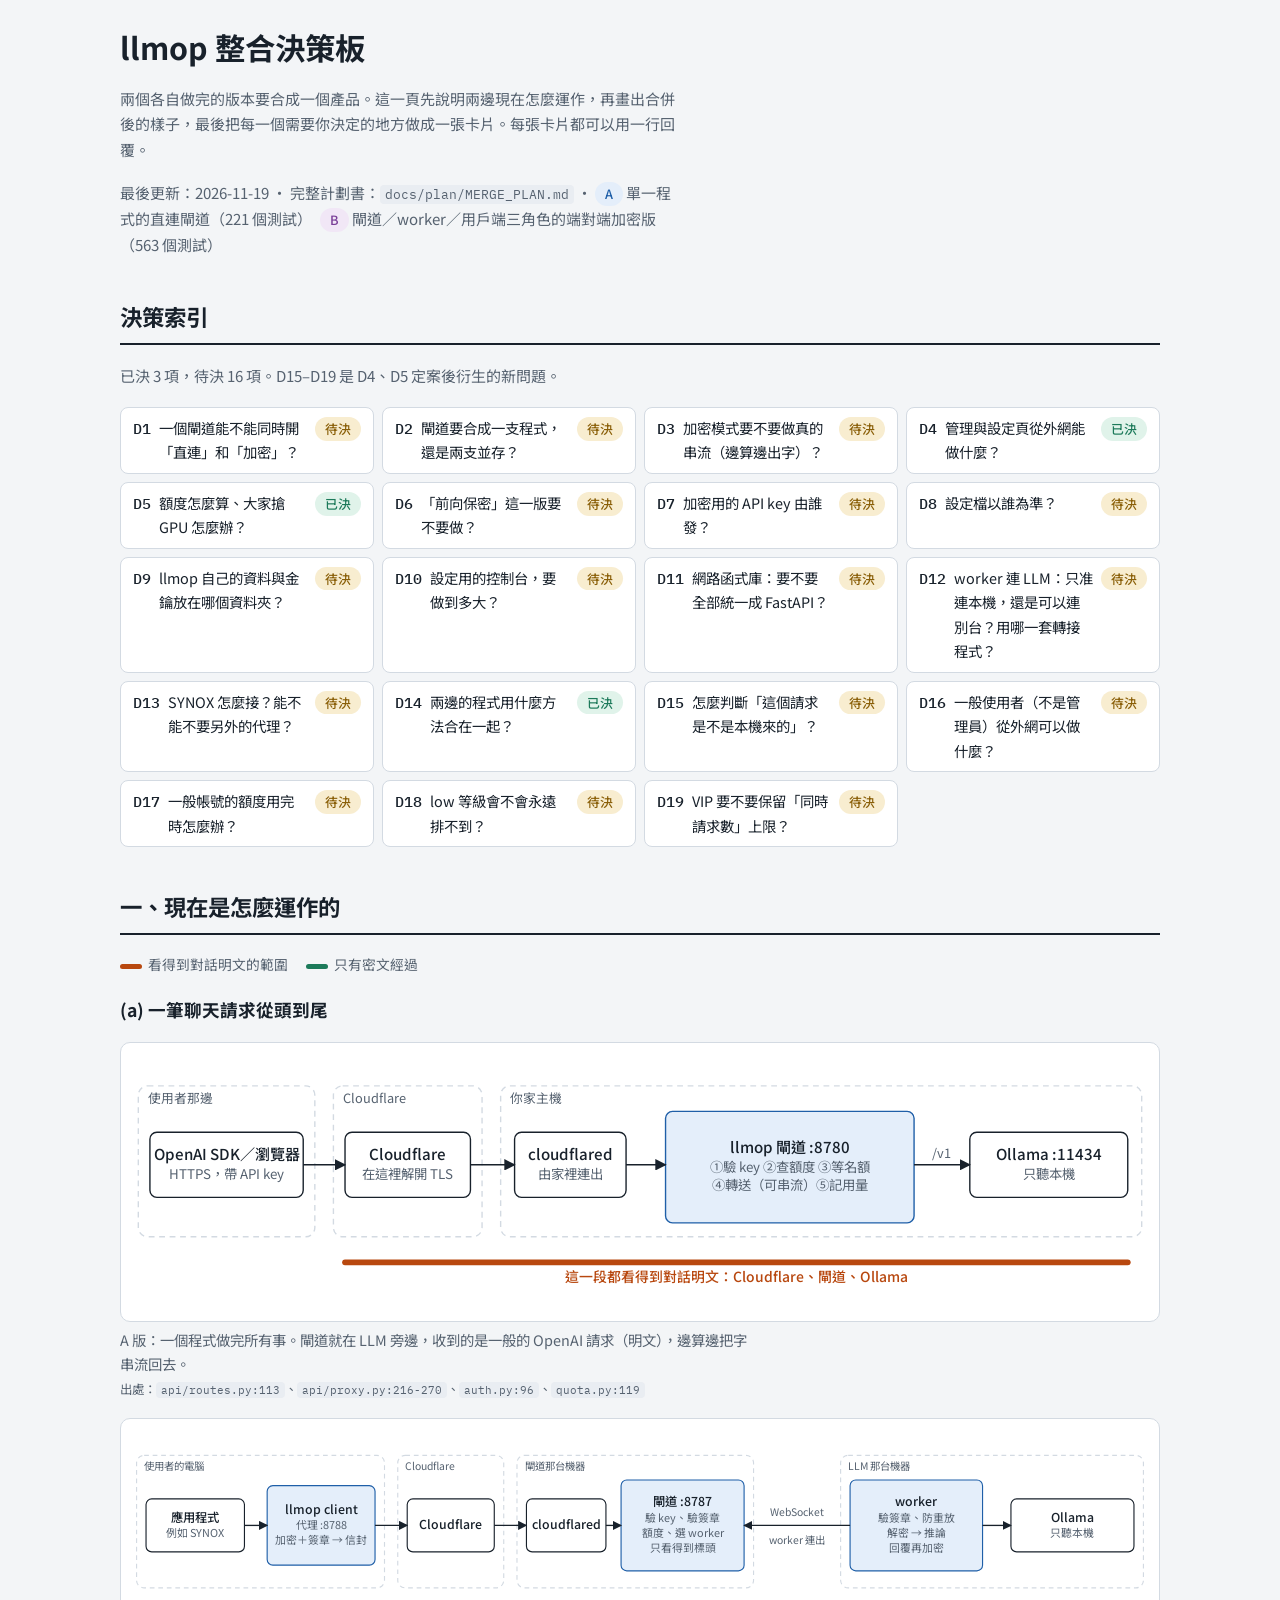
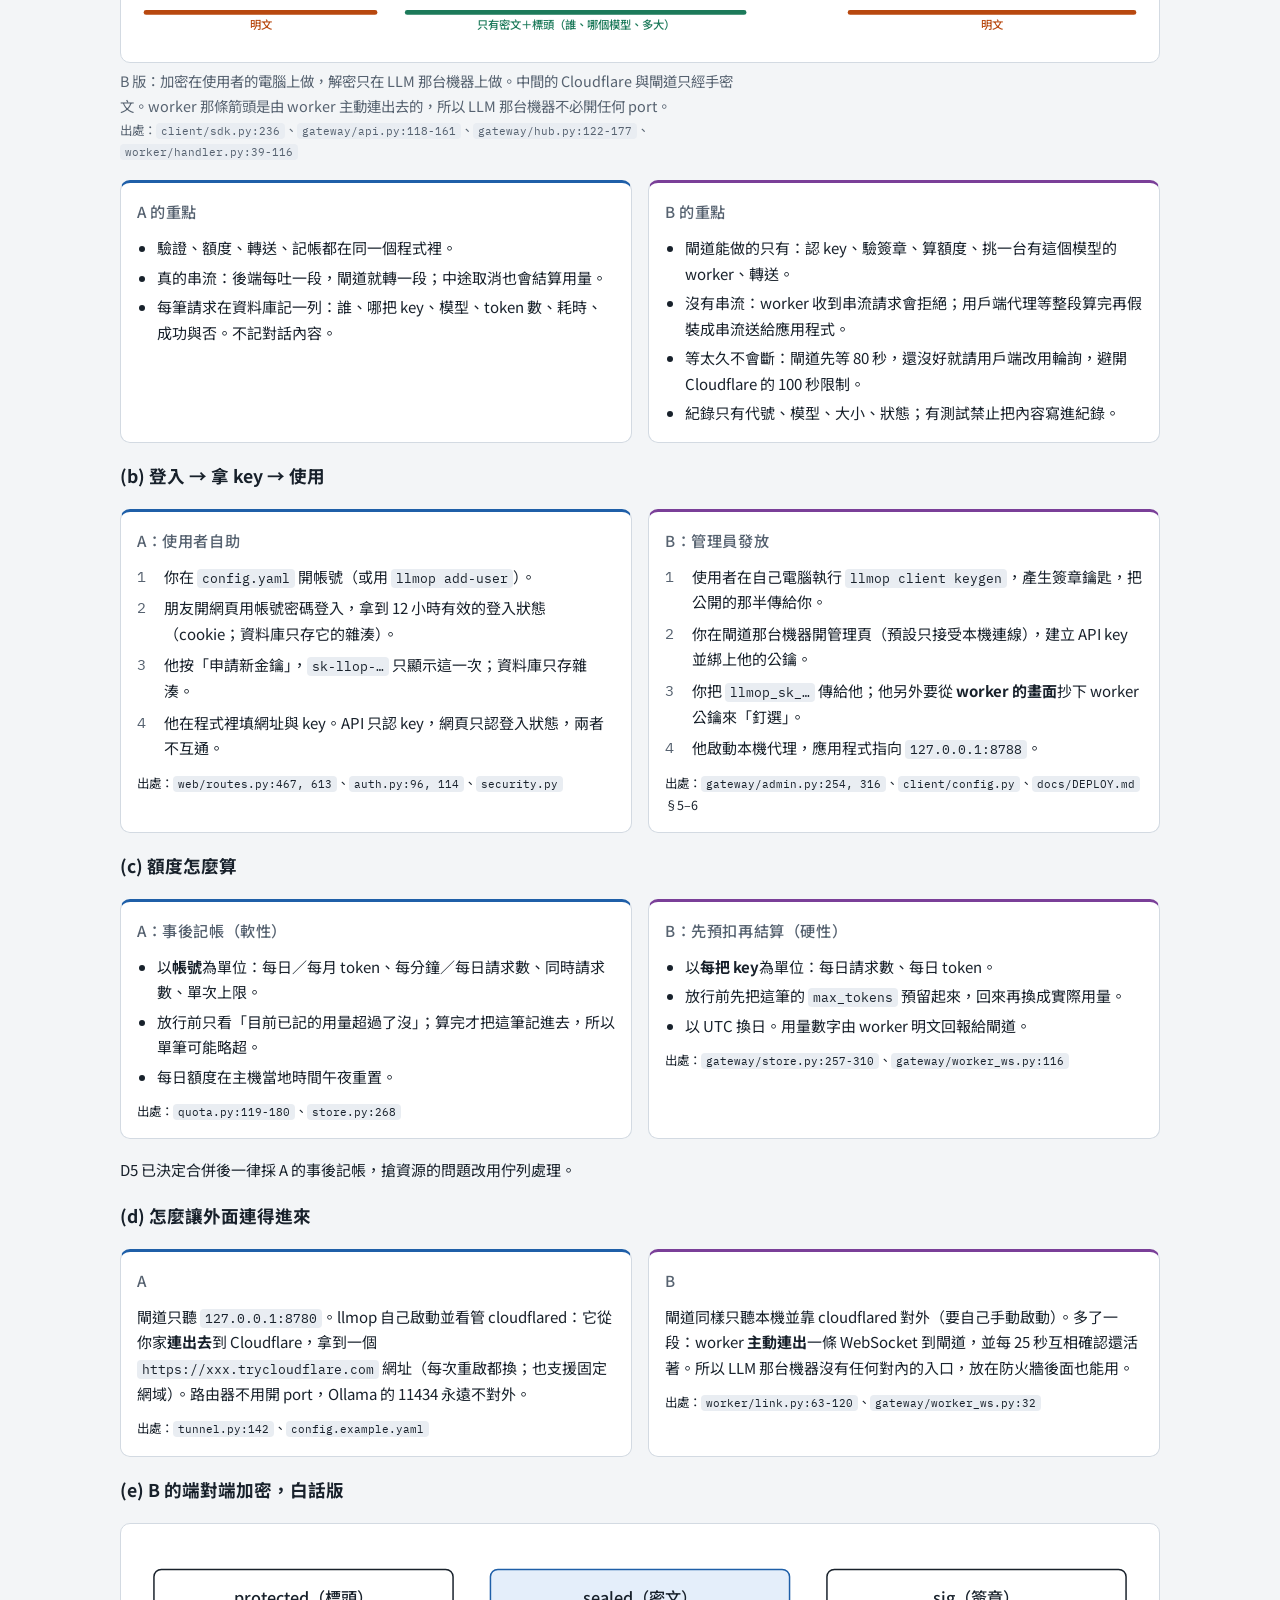
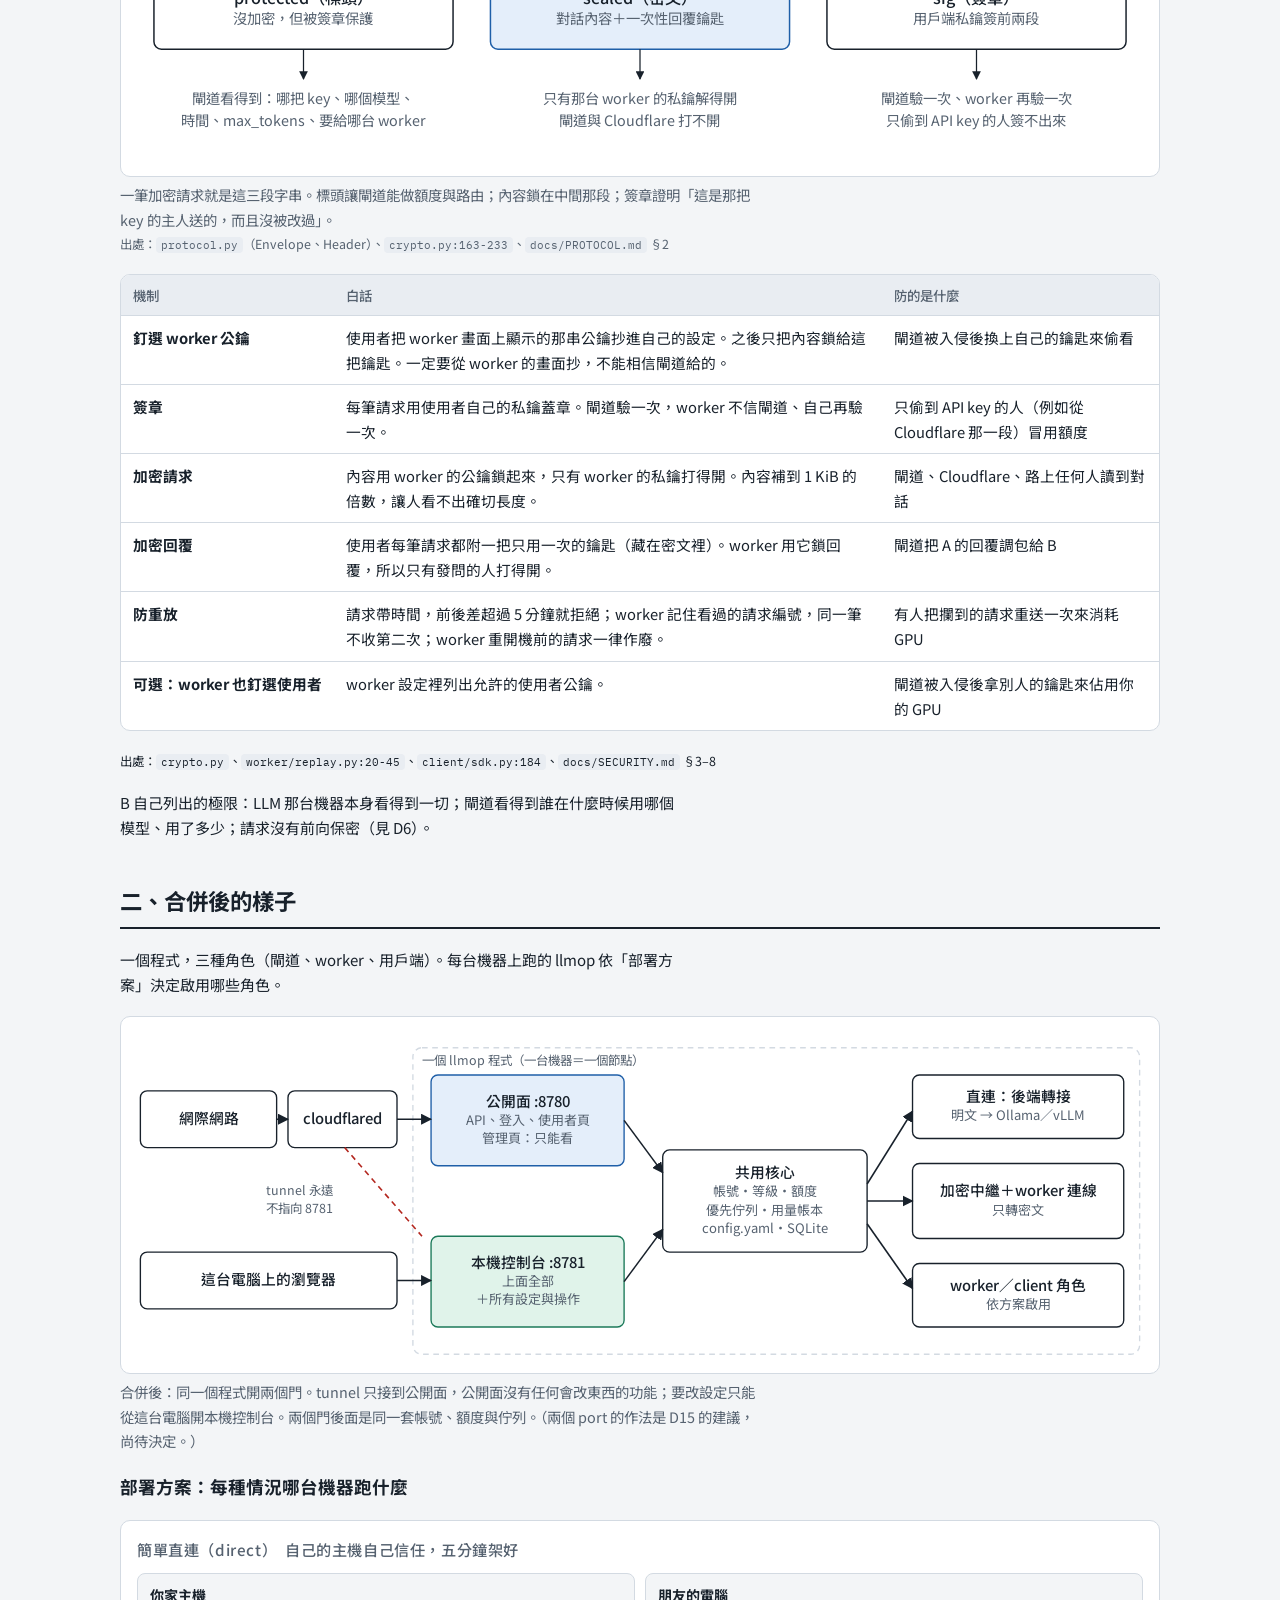
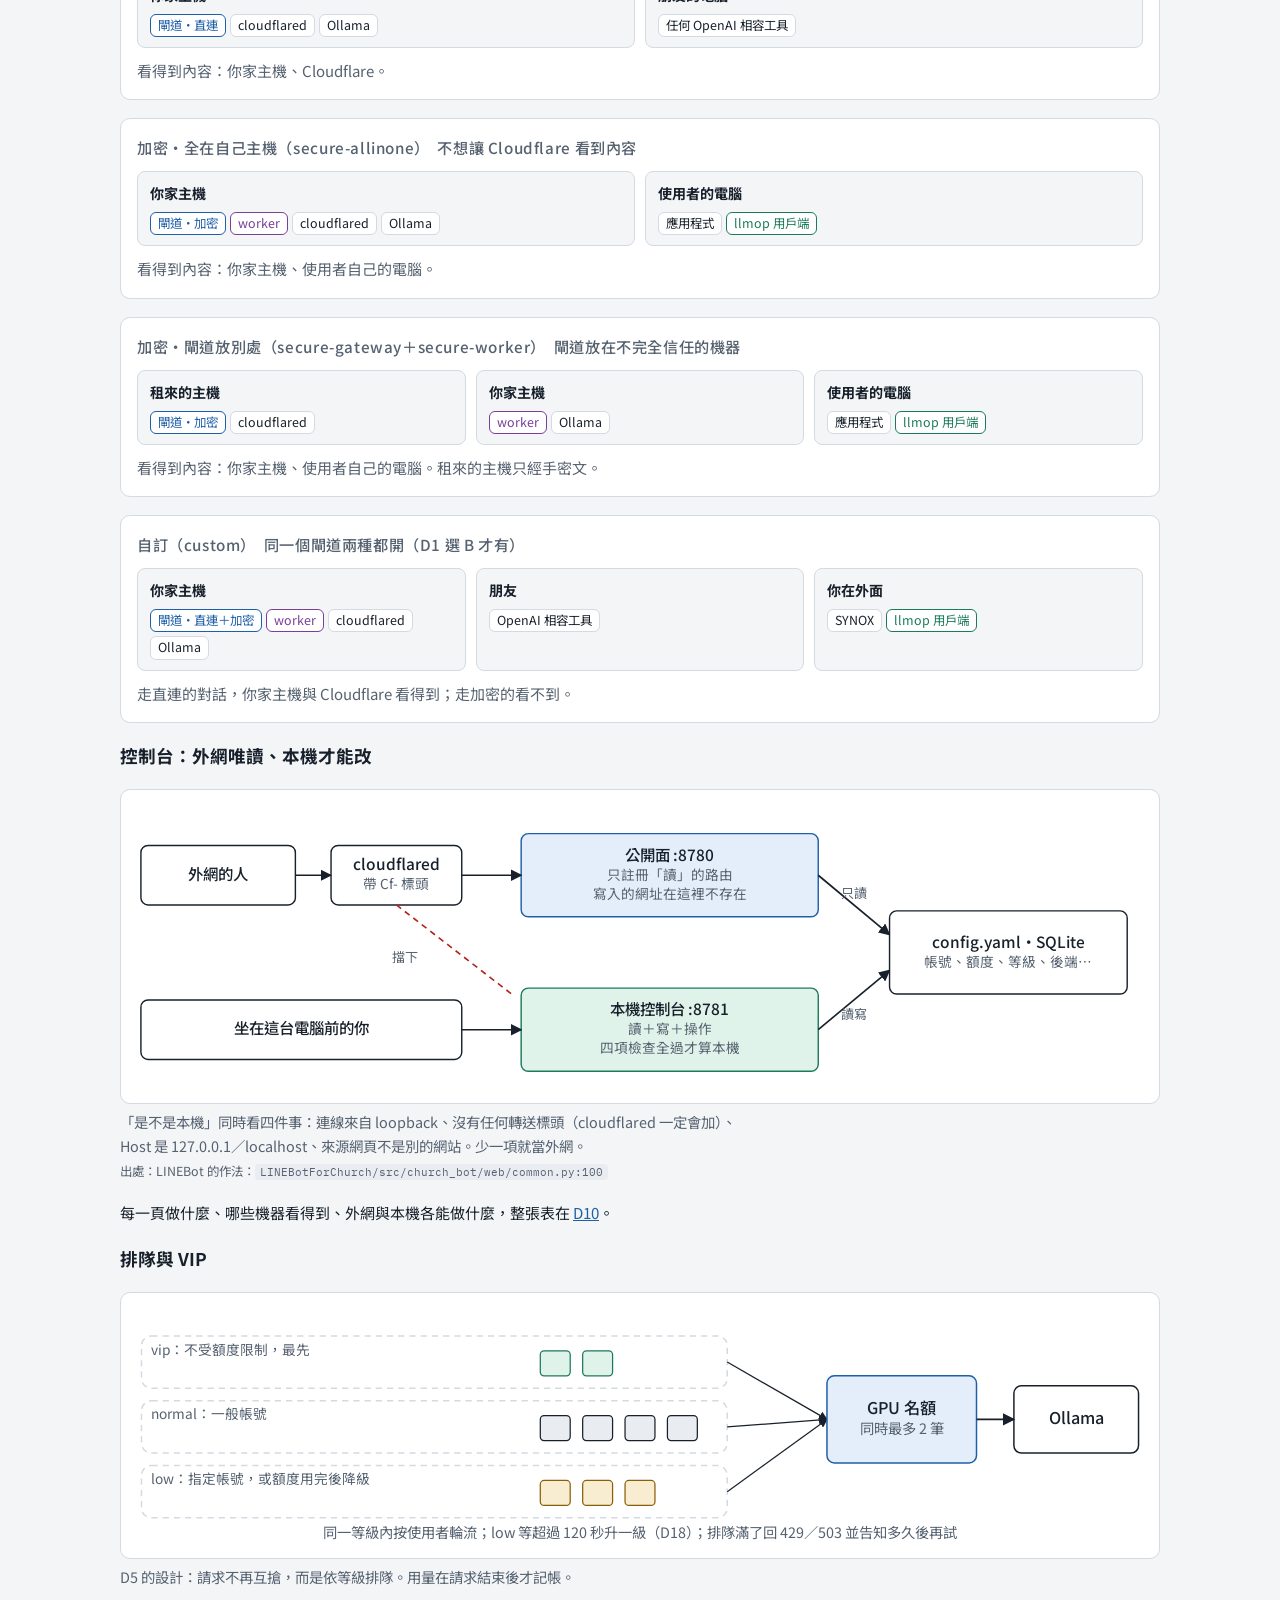
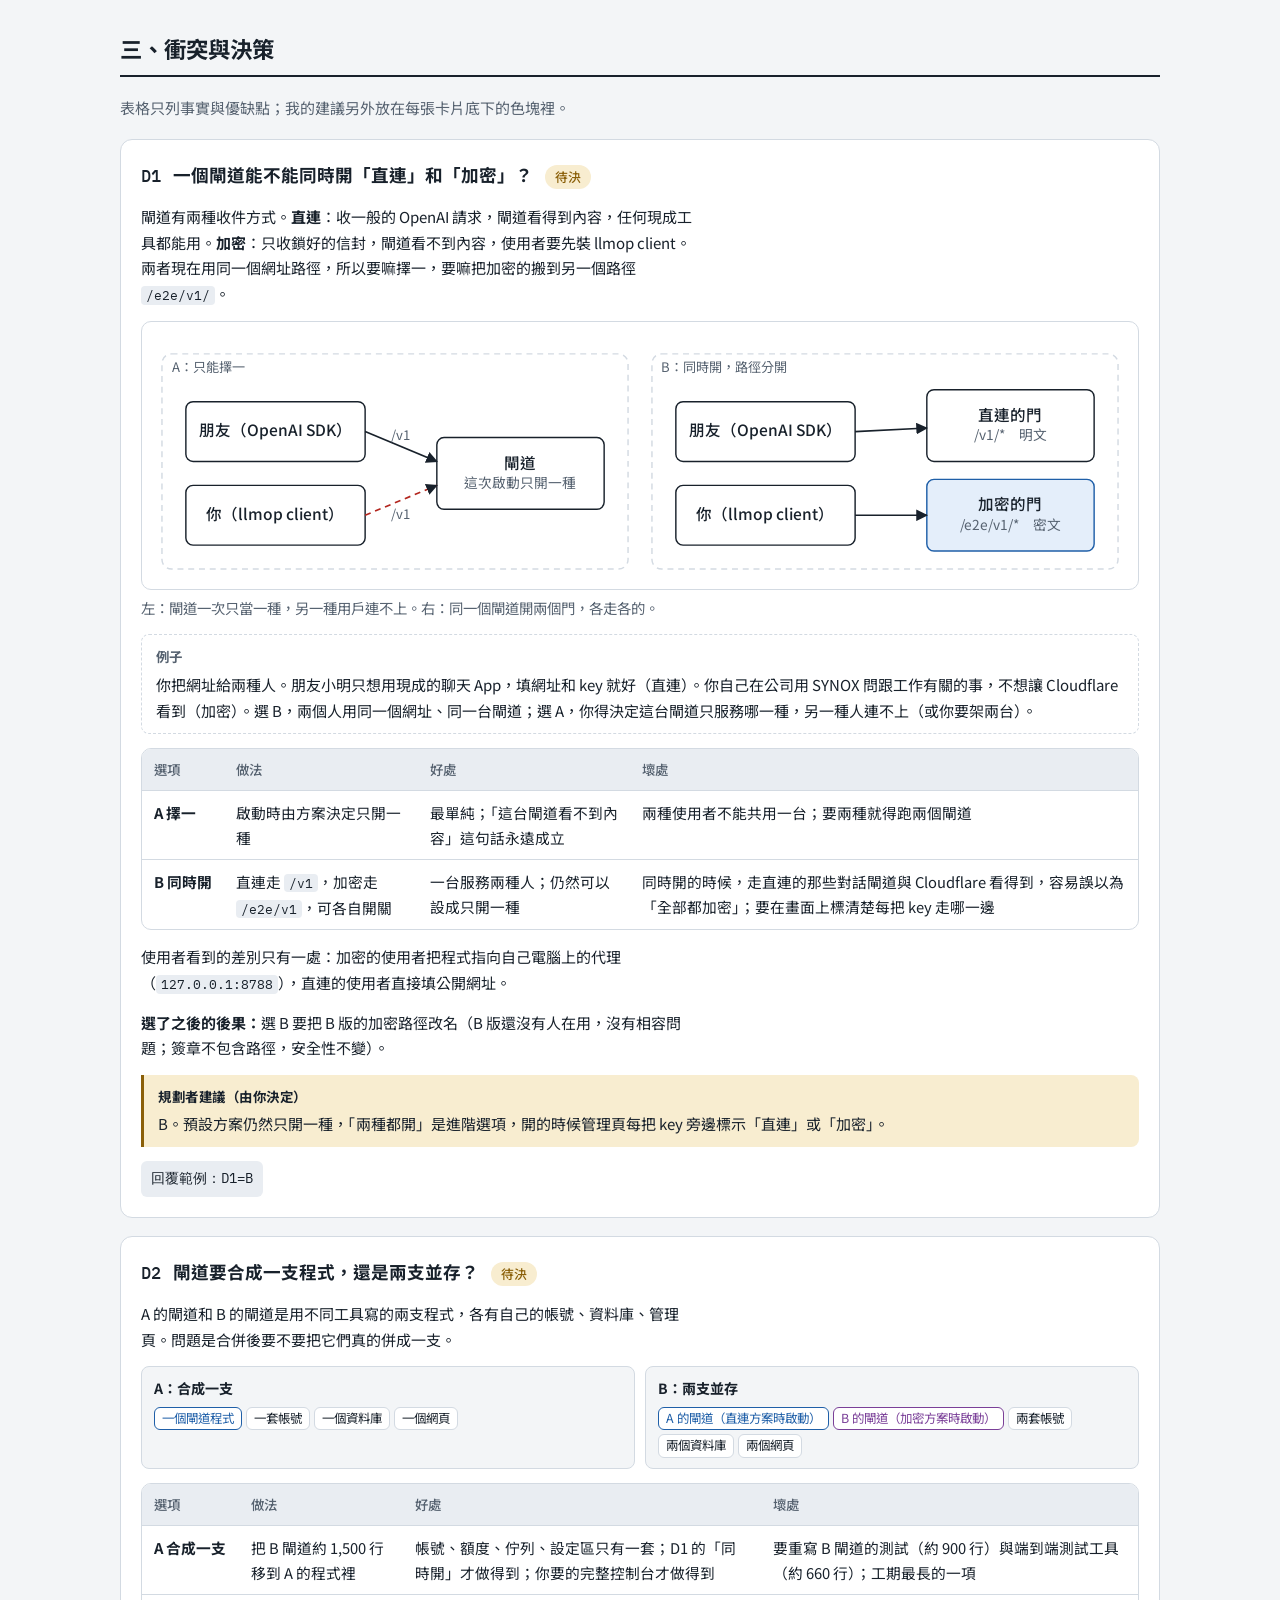
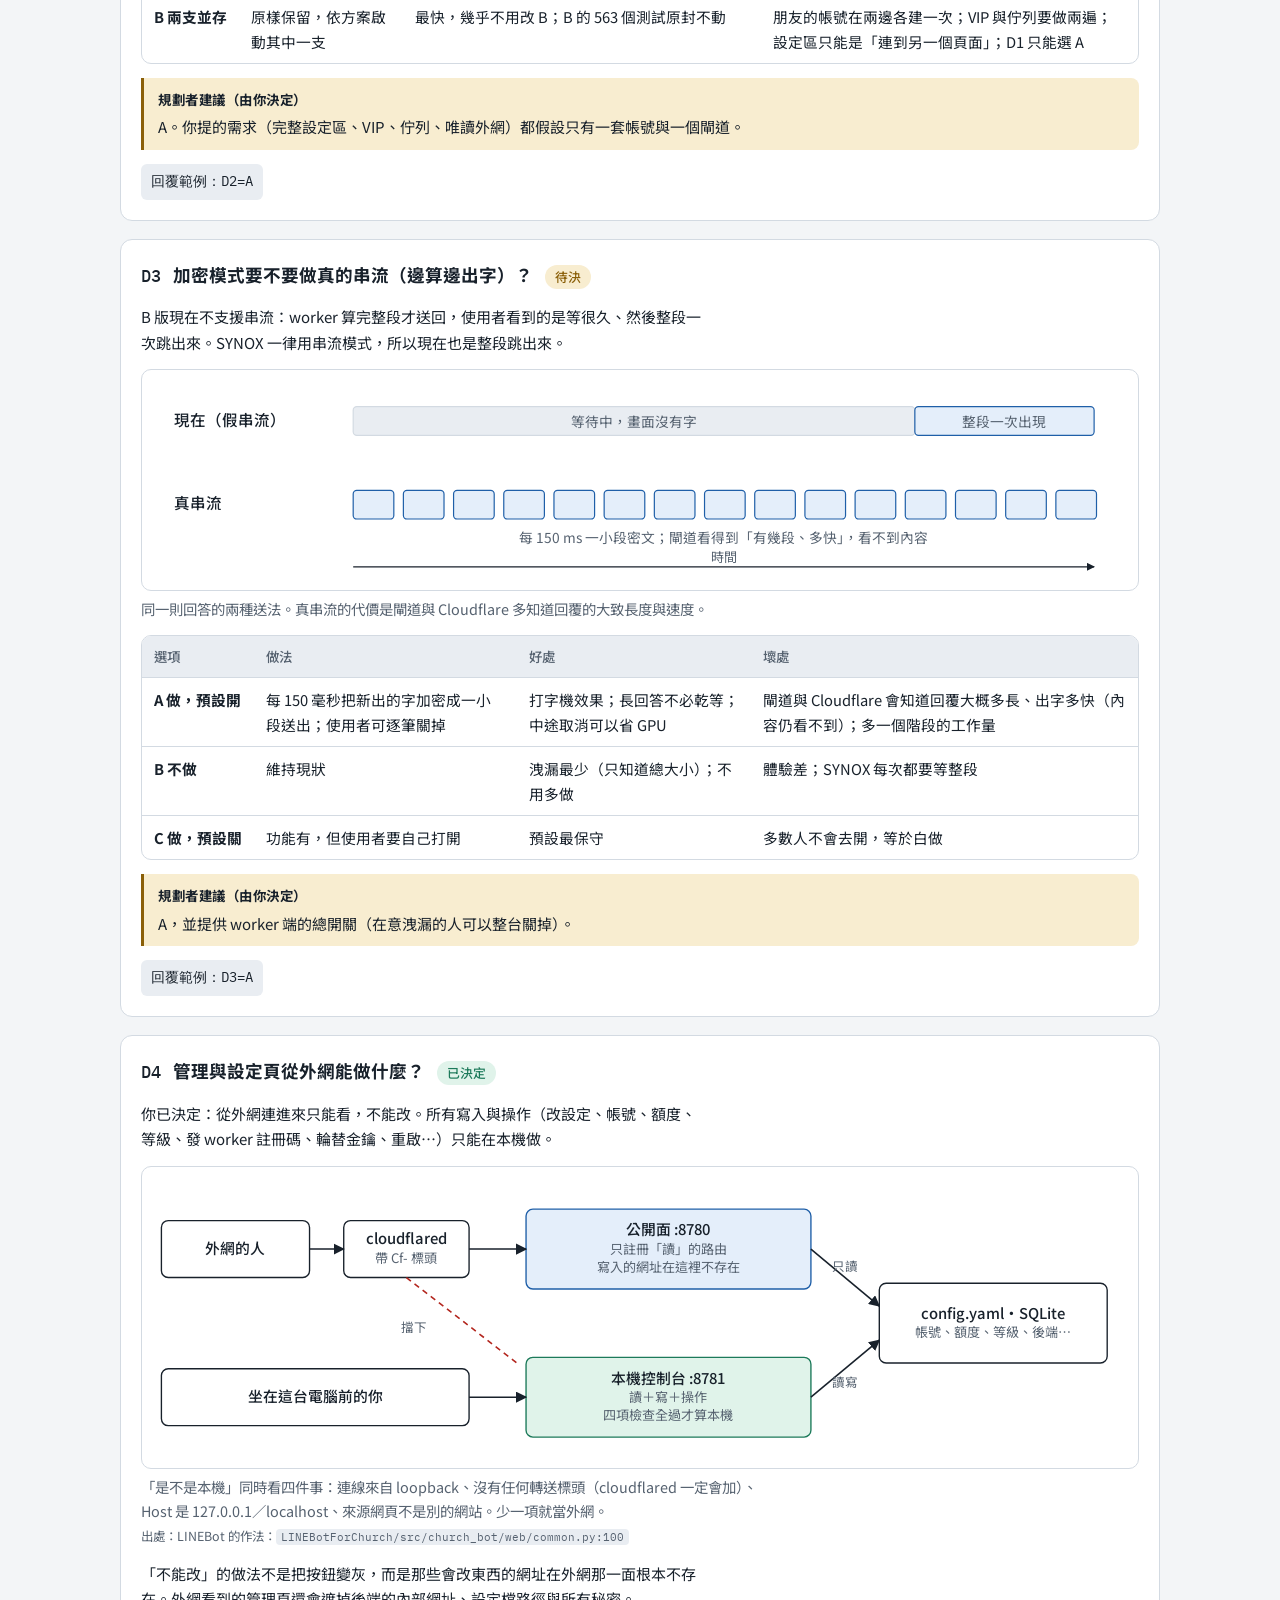
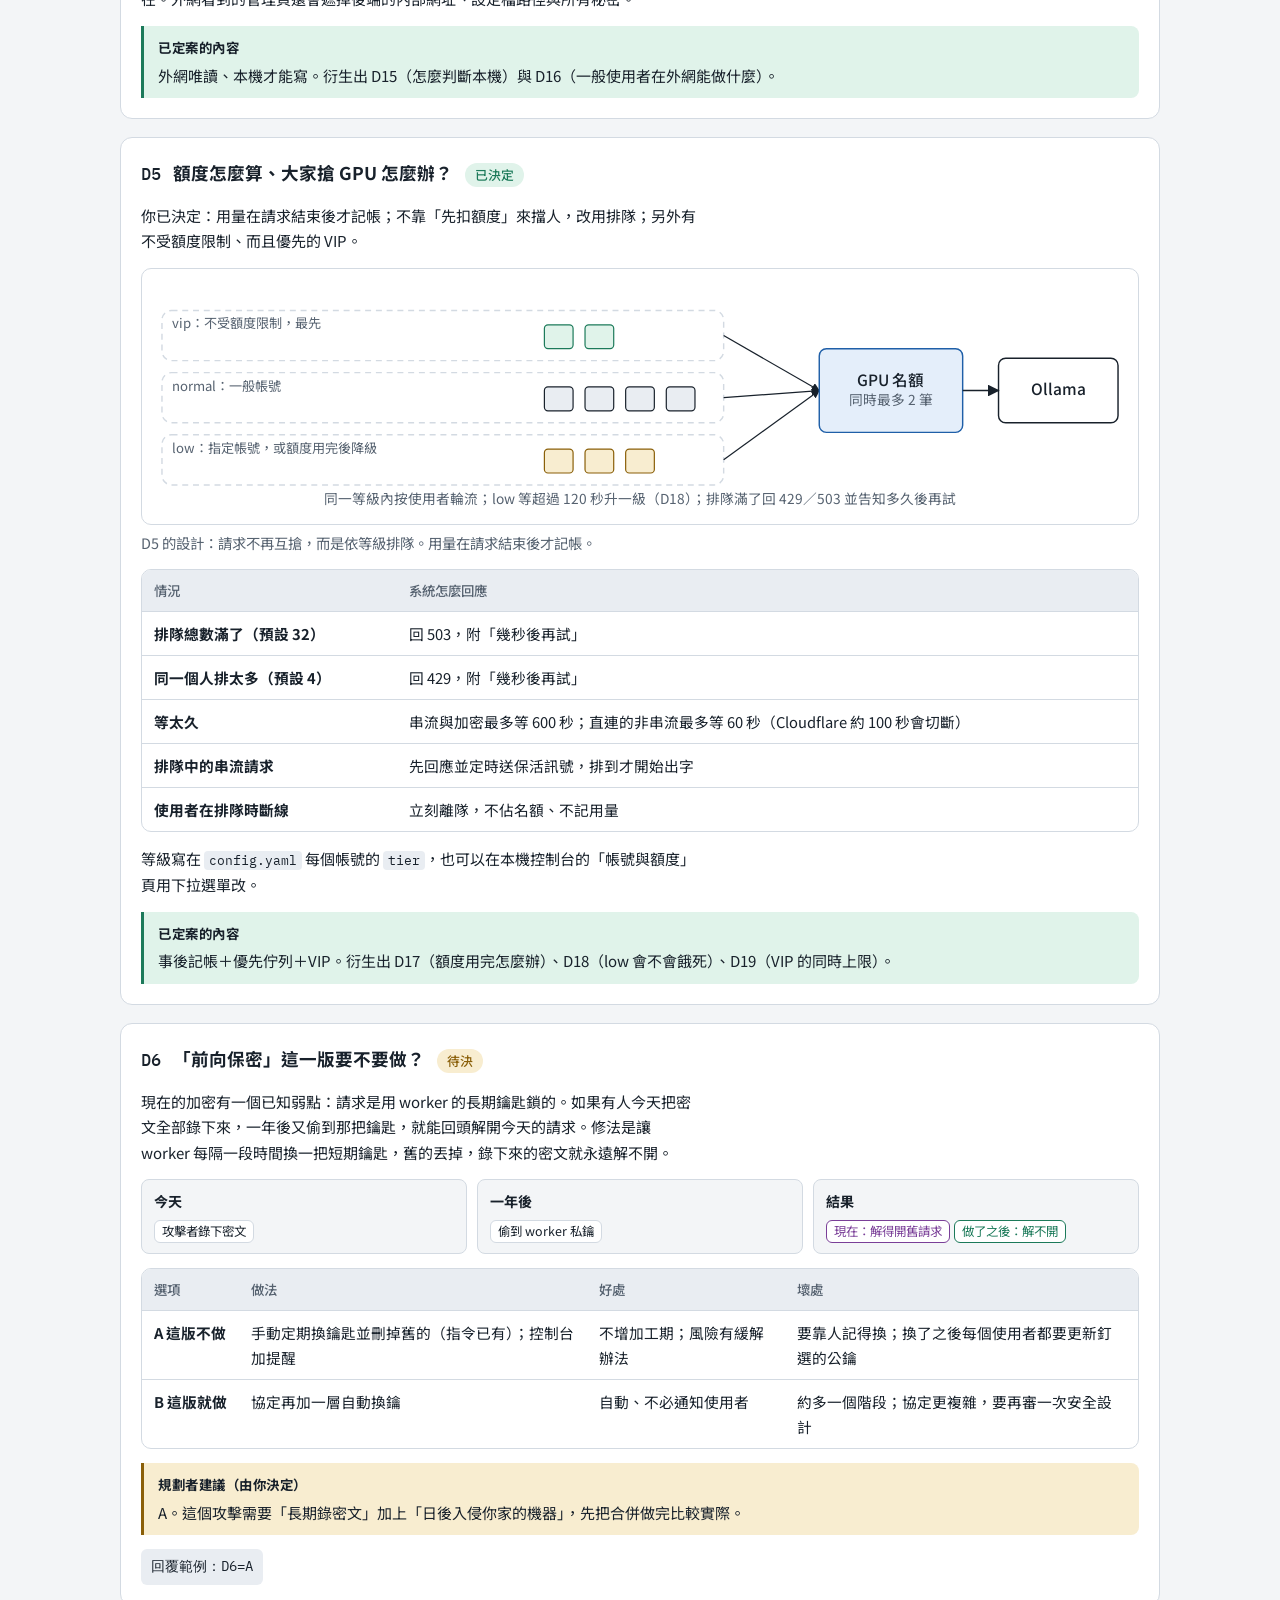
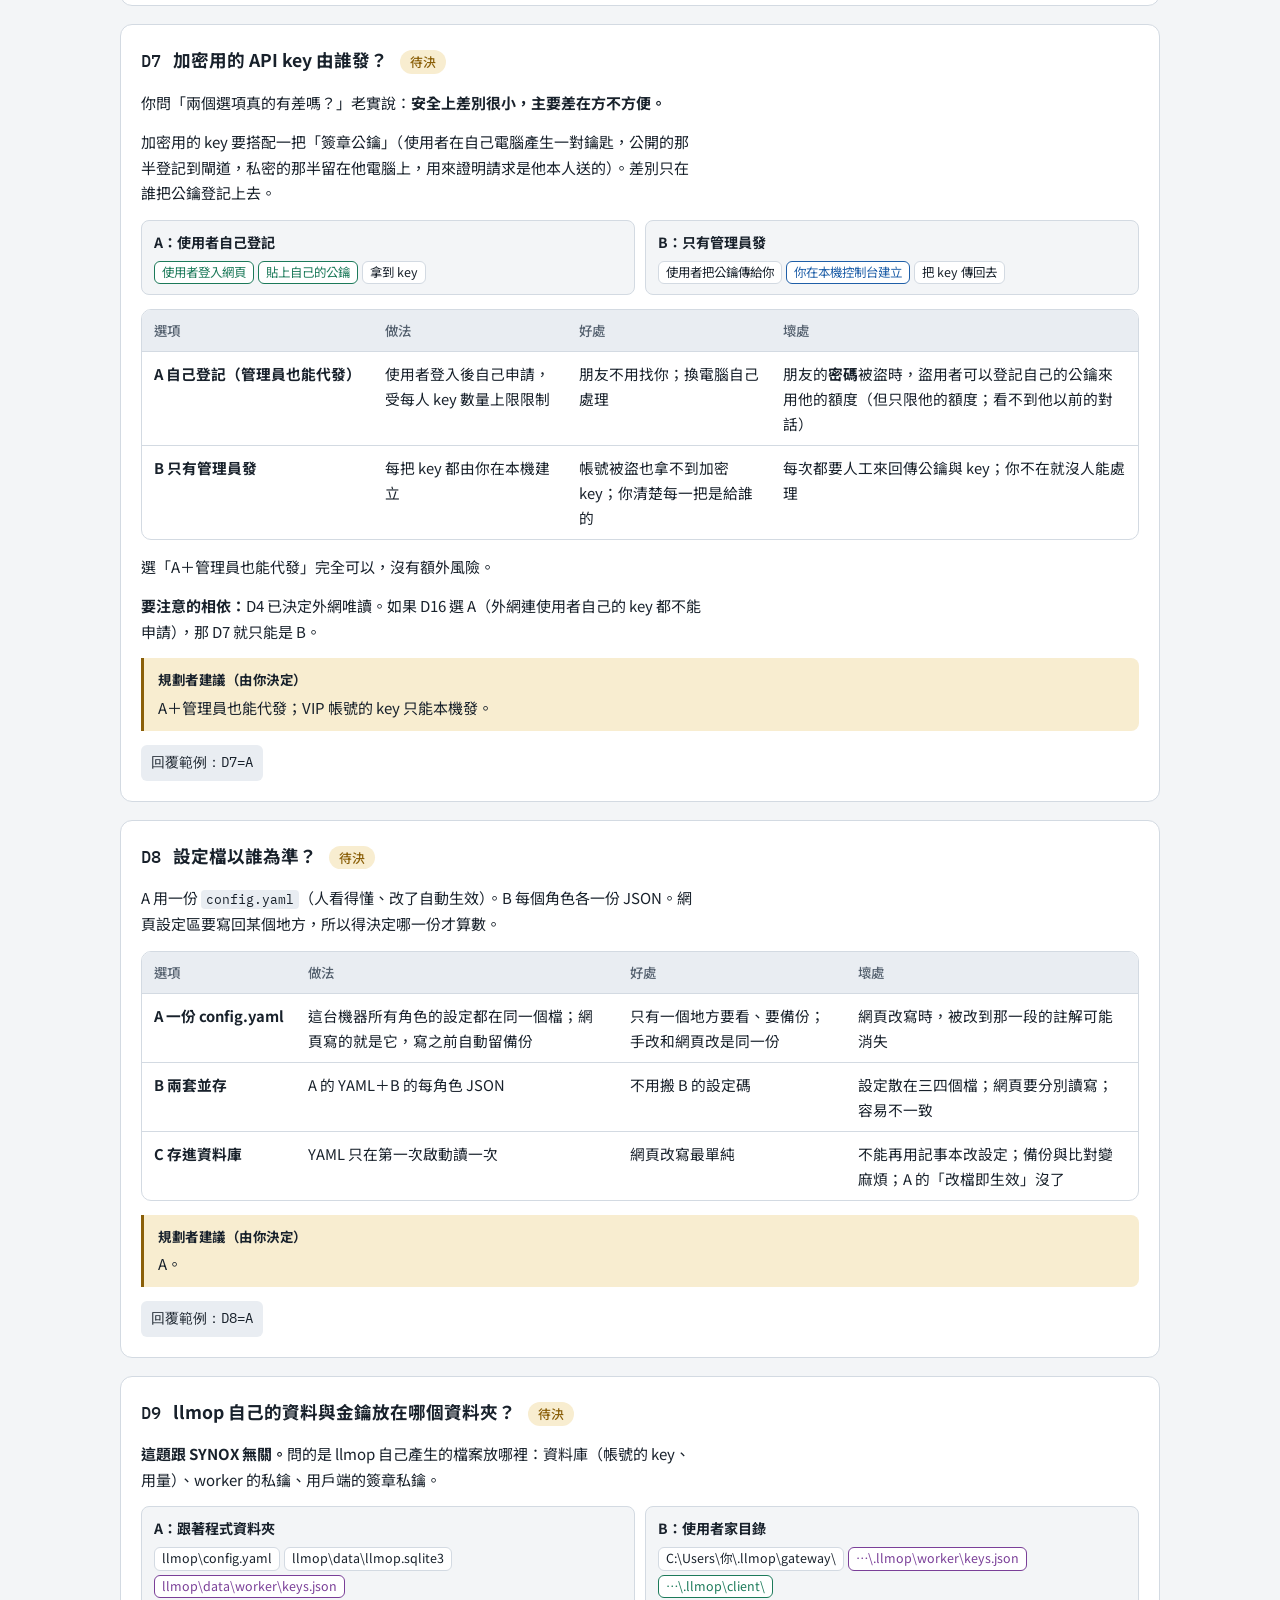
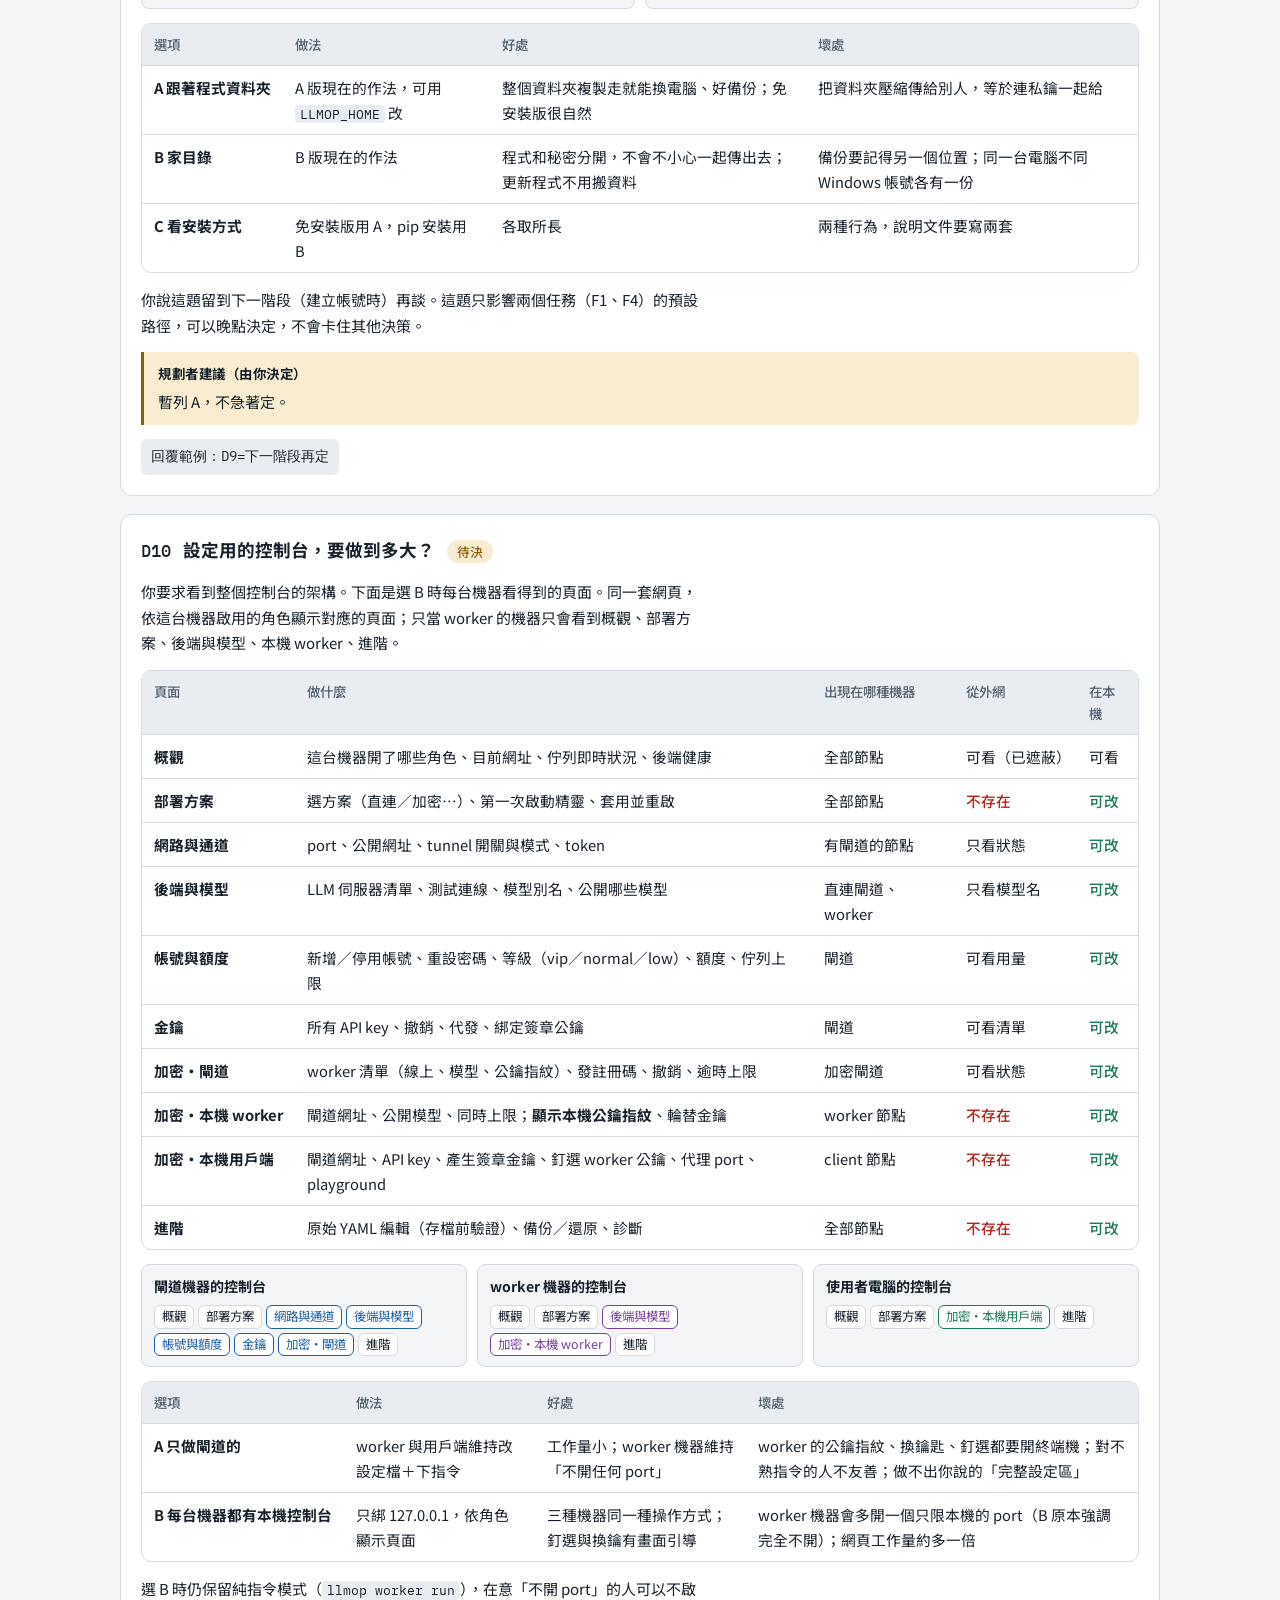
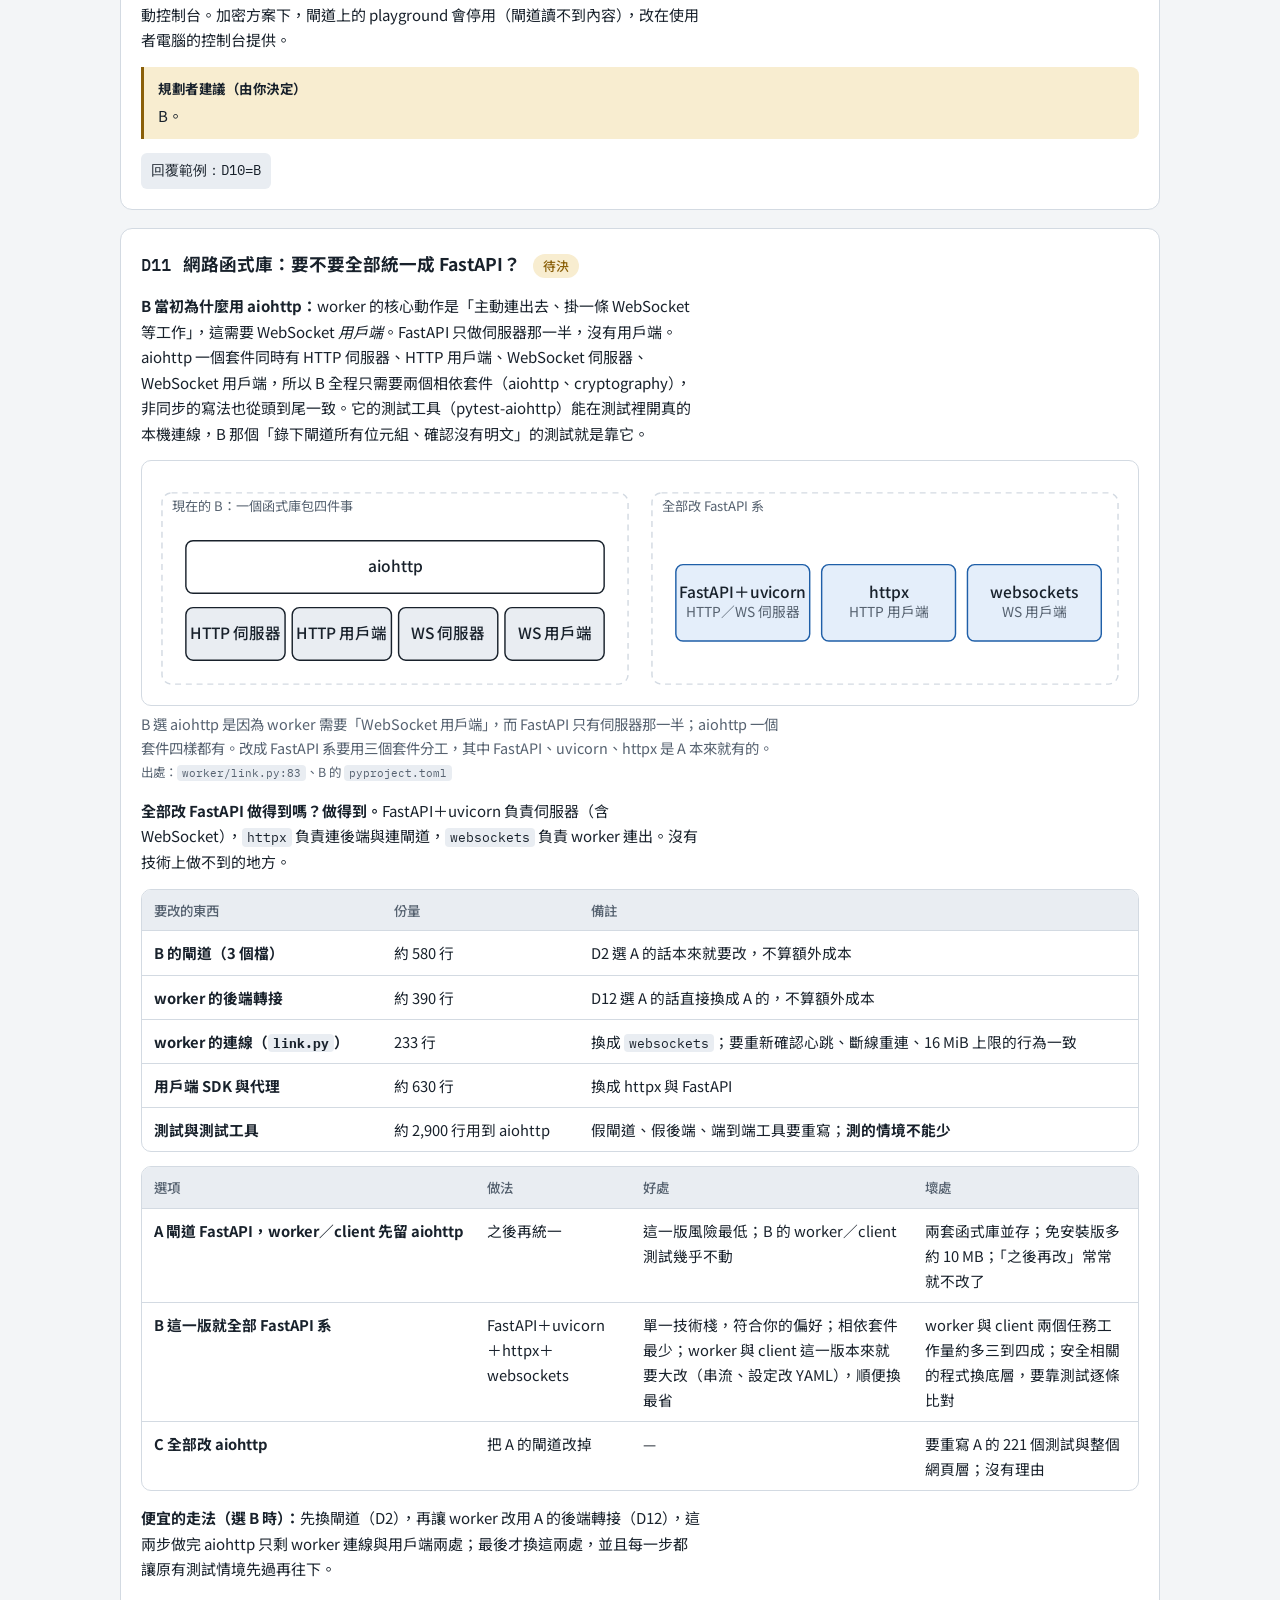
==== docs/MERGE_DECISIONS.html @ c68b652e "docs: decision board (flows, conflicts, pros/cons) and updated merge plan (D4/D5/D14 decided, securi" ====
<!doctype html>
<html lang="zh-Hant"><head><meta charset="utf-8"><meta name="viewport" content="width=device-width,initial-scale=1">
</head><body style="margin:0">
<title>llmop 整合決策板</title>
<meta name="claude:viewport-fit-sides" content="cover">
<link rel="stylesheet" href="https://fonts.googleapis.com/css2?family=Noto+Sans+TC:wght@400;500;700&family=IBM+Plex+Mono:wght@400;500&display=swap">
<style>
/* Layout: a decision board — status index up top, then three parts: how it works now, the merged shape, one card per decision */
:root{
  --bg:#f3f5f7; --panel:#ffffff; --fg:#18212b; --muted:#566270; --line:#d3dae2; --soft:#e9edf2;
  --a:#1f5fa8; --a-bg:#e4eefa; --b:#7a3f98; --b-bg:#f1e7f6;
  --plain:#b8480f; --cipher:#1c7a5a; --ok:#1c7a5a; --ok-bg:#e0f3ea; --pend:#8a5f08; --pend-bg:#f8edd0; --stop:#b3261e;
  --f-body:"Noto Sans TC",system-ui,"Microsoft JhengHei",sans-serif; --f-mono:"IBM Plex Mono",ui-monospace,Consolas,monospace;
}
@media (prefers-color-scheme: dark){:root:not([data-theme="light"]){
  --bg:#12171d; --panel:#1a212a; --fg:#e3e9f0; --muted:#98a4b2; --line:#2f3945; --soft:#222b36;
  --a:#7fb2ee; --a-bg:#172a42; --b:#cf9ae6; --b-bg:#2e1c3a;
  --plain:#f0946a; --cipher:#6ed0ab; --ok:#6ed0ab; --ok-bg:#16332a; --pend:#e6c064; --pend-bg:#3a2e10; --stop:#f28b82; color-scheme:dark}}
:root[data-theme="dark"]{
  --bg:#12171d; --panel:#1a212a; --fg:#e3e9f0; --muted:#98a4b2; --line:#2f3945; --soft:#222b36;
  --a:#7fb2ee; --a-bg:#172a42; --b:#cf9ae6; --b-bg:#2e1c3a;
  --plain:#f0946a; --cipher:#6ed0ab; --ok:#6ed0ab; --ok-bg:#16332a; --pend:#e6c064; --pend-bg:#3a2e10; --stop:#f28b82; color-scheme:dark}
body{background:var(--bg);color:var(--fg);font-family:var(--f-body);font-size:15px;line-height:1.7}
.wrap{max-width:1040px;margin:0 auto;padding-block:28px 64px;padding-left:max(16px,env(safe-area-inset-left,0px));padding-right:max(16px,env(safe-area-inset-right,0px));display:flex;flex-direction:column;gap:40px}
h1{font-size:1.9rem;line-height:1.3;margin:0;text-wrap:balance}
h2{font-size:1.4rem;margin:0;text-wrap:balance;padding-bottom:8px;border-bottom:2px solid var(--fg)}
h3{font-size:1.1rem;margin:0;text-wrap:balance}
h4{font-size:.95rem;margin:0;color:var(--muted);font-weight:500;letter-spacing:.04em}
p{margin:0;max-width:70ch}
ul,ol{margin:0;padding-left:1.3em;max-width:70ch;display:flex;flex-direction:column;gap:4px}
code,.mono{font-family:var(--f-mono);font-size:.86em}
code{background:var(--soft);padding:1px 5px;border-radius:4px;overflow-wrap:anywhere}
a{color:var(--a)} a:focus-visible{outline:2px solid var(--a);outline-offset:2px}
section,.stack{display:flex;flex-direction:column;gap:18px;min-width:0}
.lede{color:var(--muted)}
.chip{display:inline-flex;align-items:center;border-radius:999px;padding:1px 10px;font-size:.8rem;font-weight:500;white-space:nowrap}
.c-ok{color:var(--ok);background:var(--ok-bg)} .c-pend{color:var(--pend);background:var(--pend-bg)}
.c-a{color:var(--a);background:var(--a-bg)} .c-b{color:var(--b);background:var(--b-bg)}
.index{display:grid;grid-template-columns:repeat(auto-fill,minmax(230px,1fr));gap:8px}
.index a{display:flex;gap:8px;align-items:baseline;background:var(--panel);border:1px solid var(--line);border-radius:8px;padding:8px 12px;text-decoration:none;color:var(--fg);min-width:0}
.index a b{font-family:var(--f-mono);font-weight:500;flex:none}
.index a span.t{flex:1;min-width:0;font-size:.9rem}
.two{display:grid;grid-template-columns:repeat(auto-fit,minmax(300px,1fr));gap:16px}
.col{background:var(--panel);border:1px solid var(--line);border-radius:10px;padding:16px;display:flex;flex-direction:column;gap:10px;min-width:0}
.col.A{border-top:3px solid var(--a)} .col.B{border-top:3px solid var(--b)}
figure{margin:0;display:flex;flex-direction:column;gap:6px;min-width:0}
.scroll{overflow-x:auto;background:var(--panel);border:1px solid var(--line);border-radius:10px;padding:8px}
svg{display:block;width:100%;height:auto;color:var(--fg)}
figcaption{font-size:.9rem;color:var(--muted);max-width:80ch}
.src{display:block;font-size:.78rem;margin-top:2px}
svg .n{fill:var(--panel);stroke:currentColor;stroke-width:1.2}
svg .n.hi{fill:var(--a-bg);stroke:var(--a)} svg .n.ok{fill:var(--ok-bg);stroke:var(--ok)} svg .n.sm{fill:var(--soft)}
svg .z{fill:none;stroke:var(--line);stroke-width:1.2;stroke-dasharray:5 4} svg .z.in{stroke:var(--ok)}
svg text{fill:currentColor;font-family:var(--f-body)}
svg .t{font-size:13px;font-weight:500} svg .ts{font-size:11.5px;fill:var(--muted)} svg .tz{font-size:11px;fill:var(--muted)} svg .tl{font-size:11px;fill:var(--muted)}
svg .a{stroke:currentColor;stroke-width:1.4;fill:none} svg .a.thin{stroke-width:1} svg .a.blk{stroke:var(--stop);stroke-dasharray:5 4} svg .ah{fill:currentColor}
svg .bp{stroke:var(--plain);stroke-width:5;stroke-linecap:round} svg .bc{stroke:var(--cipher);stroke-width:5;stroke-linecap:round}
svg .tb{font-size:12px;font-weight:500} svg .bpt{fill:var(--plain)} svg .bct{fill:var(--cipher)}
svg .rq{fill:var(--soft);stroke:currentColor;stroke-width:1} svg .rq.ok{fill:var(--ok-bg);stroke:var(--ok)} svg .rq.lo{fill:var(--pend-bg);stroke:var(--pend)} svg .rq.hi2{fill:var(--a-bg);stroke:var(--a)}
svg .wait{fill:var(--soft);stroke:var(--line)}
.tbl{overflow-x:auto;border:1px solid var(--line);border-radius:10px;background:var(--panel)}
table{border-collapse:collapse;width:100%;min-width:600px;font-size:.92rem}
th,td{text-align:left;vertical-align:top;padding:9px 12px;border-bottom:1px solid var(--line)}
th{font-weight:500;color:var(--muted);font-size:.84rem;background:var(--soft)}
tr:last-child td{border-bottom:0}
td.opt{font-weight:700;white-space:nowrap}
.steps{counter-reset:s;list-style:none;padding:0;gap:6px}
.steps li{counter-increment:s;position:relative;padding-left:1.8em}
.steps li::before{content:counter(s);font-family:var(--f-mono);color:var(--muted);position:absolute;left:0}
.card{background:var(--panel);border:1px solid var(--line);border-radius:12px;padding:20px;display:flex;flex-direction:column;gap:14px;min-width:0;scroll-margin-top:16px}
.card header{display:flex;flex-wrap:wrap;gap:8px 12px;align-items:baseline}
.card header .id{font-family:var(--f-mono);font-size:1.05rem;font-weight:500}
.rec{border-left:3px solid var(--pend);background:var(--pend-bg);padding:10px 14px;border-radius:0 8px 8px 0;display:flex;flex-direction:column;gap:4px}
.rec.done{border-left-color:var(--ok);background:var(--ok-bg)}
.rec b{font-size:.84rem;letter-spacing:.04em}
.ans{font-family:var(--f-mono);font-size:.88rem;background:var(--soft);border-radius:6px;padding:6px 10px;align-self:flex-start;max-width:100%;overflow-wrap:anywhere}
.eg{border:1px dashed var(--line);border-radius:8px;padding:10px 14px;display:flex;flex-direction:column;gap:4px}
.eg b{font-size:.84rem;color:var(--muted)}
.machines{display:grid;grid-template-columns:repeat(auto-fit,minmax(200px,1fr));gap:10px}
.mach{border:1px solid var(--line);border-radius:8px;padding:10px 12px;display:flex;flex-direction:column;gap:6px;min-width:0;background:var(--bg)}
.mach b{font-size:.88rem}
.pills{display:flex;flex-wrap:wrap;gap:4px}
.pill{font-size:.78rem;border:1px solid var(--line);border-radius:6px;padding:0 7px;background:var(--panel);white-space:nowrap}
.pill.g{border-color:var(--a);color:var(--a)} .pill.w{border-color:var(--b);color:var(--b)} .pill.c{border-color:var(--ok);color:var(--ok)}
.legend{display:flex;flex-wrap:wrap;gap:6px 18px;font-size:.86rem;color:var(--muted)}
.sw{display:inline-block;width:22px;height:5px;border-radius:3px;vertical-align:middle;margin-right:6px}
.yes{color:var(--ok);font-weight:500} .no{color:var(--stop);font-weight:500}
@media (max-width:520px){.card{padding:14px}h1{font-size:1.5rem}}
</style>
<div class="wrap">
<header class="stack">
  <h1>llmop 整合決策板</h1>
  <p class="lede">兩個各自做完的版本要合成一個產品。這一頁先說明兩邊現在怎麼運作，再畫出合併後的樣子，最後把每一個需要你決定的地方做成一張卡片。每張卡片都可以用一行回覆。</p>
  <p class="lede">最後更新：2026-11-19 ・ 完整計劃書：<code>docs/plan/MERGE_PLAN.md</code> ・ <span class="chip c-a">A</span> 單一程式的直連閘道（221 個測試）　<span class="chip c-b">B</span> 閘道／worker／用戶端三角色的端對端加密版（563 個測試）</p>
</header>

<section><h2>決策索引</h2>
  <p class="lede">已決 3 項，待決 16 項。D15–D19 是 D4、D5 定案後衍生的新問題。</p>
  <nav class="index" aria-label="決策索引"><a href="#d1"><b>D1</b><span class="t">一個閘道能不能同時開「直連」和「加密」？</span><span class="chip c-pend">待決</span></a><a href="#d2"><b>D2</b><span class="t">閘道要合成一支程式，還是兩支並存？</span><span class="chip c-pend">待決</span></a><a href="#d3"><b>D3</b><span class="t">加密模式要不要做真的串流（邊算邊出字）？</span><span class="chip c-pend">待決</span></a><a href="#d4"><b>D4</b><span class="t">管理與設定頁從外網能做什麼？</span><span class="chip c-ok">已決</span></a><a href="#d5"><b>D5</b><span class="t">額度怎麼算、大家搶 GPU 怎麼辦？</span><span class="chip c-ok">已決</span></a><a href="#d6"><b>D6</b><span class="t">「前向保密」這一版要不要做？</span><span class="chip c-pend">待決</span></a><a href="#d7"><b>D7</b><span class="t">加密用的 API key 由誰發？</span><span class="chip c-pend">待決</span></a><a href="#d8"><b>D8</b><span class="t">設定檔以誰為準？</span><span class="chip c-pend">待決</span></a><a href="#d9"><b>D9</b><span class="t">llmop 自己的資料與金鑰放在哪個資料夾？</span><span class="chip c-pend">待決</span></a><a href="#d10"><b>D10</b><span class="t">設定用的控制台，要做到多大？</span><span class="chip c-pend">待決</span></a><a href="#d11"><b>D11</b><span class="t">網路函式庫：要不要全部統一成 FastAPI？</span><span class="chip c-pend">待決</span></a><a href="#d12"><b>D12</b><span class="t">worker 連 LLM：只准連本機，還是可以連別台？用哪一套轉接程式？</span><span class="chip c-pend">待決</span></a><a href="#d13"><b>D13</b><span class="t">SYNOX 怎麼接？能不能不要另外的代理？</span><span class="chip c-pend">待決</span></a><a href="#d14"><b>D14</b><span class="t">兩邊的程式用什麼方法合在一起？</span><span class="chip c-ok">已決</span></a><a href="#d15"><b>D15</b><span class="t">怎麼判斷「這個請求是不是本機來的」？</span><span class="chip c-pend">待決</span></a><a href="#d16"><b>D16</b><span class="t">一般使用者（不是管理員）從外網可以做什麼？</span><span class="chip c-pend">待決</span></a><a href="#d17"><b>D17</b><span class="t">一般帳號的額度用完時怎麼辦？</span><span class="chip c-pend">待決</span></a><a href="#d18"><b>D18</b><span class="t">low 等級會不會永遠排不到？</span><span class="chip c-pend">待決</span></a><a href="#d19"><b>D19</b><span class="t">VIP 要不要保留「同時請求數」上限？</span><span class="chip c-pend">待決</span></a></nav>
</section>

<section><h2>一、現在是怎麼運作的</h2>
  <div class="legend"><span><i class="sw" style="background:var(--plain)"></i>看得到對話明文的範圍</span><span><i class="sw" style="background:var(--cipher)"></i>只有密文經過</span></div>

  <h3>(a) 一筆聊天請求從頭到尾</h3>
  <figure><div class="scroll"><svg viewBox="0 0 880 225" style="min-width:680px" role="img" aria-label="A 版一筆請求的路徑"><defs><marker id="m1" viewBox="0 0 10 10" refX="9" refY="5" markerWidth="7" markerHeight="7" orient="auto-start-reverse"><path d="M0 0L10 5L0 10z" class="ah"/></marker><marker id="m1s" viewBox="0 0 10 10" refX="1" refY="5" markerWidth="7" markerHeight="7" orient="auto"><path d="M10 0L0 5L10 10z" class="ah"/></marker></defs><rect class="z" x="8" y="30" width="152" height="130" rx="8"/><text class="tz" x="16" y="45">使用者那邊</text><rect class="z" x="176" y="30" width="128" height="130" rx="8"/><text class="tz" x="184" y="45">Cloudflare</text><rect class="z" x="320" y="30" width="552" height="130" rx="8"/><text class="tz" x="328" y="45">你家主機</text><rect class="n" x="18" y="70" width="132" height="56" rx="6"/><text class="t" x="84.0" y="94" text-anchor="middle">OpenAI SDK／瀏覽器</text><text class="ts" x="84.0" y="110" text-anchor="middle">HTTPS，帶 API key</text><rect class="n" x="186" y="70" width="108" height="56" rx="6"/><text class="t" x="240.0" y="94" text-anchor="middle">Cloudflare</text><text class="ts" x="240.0" y="110" text-anchor="middle">在這裡解開 TLS</text><rect class="n" x="332" y="70" width="96" height="56" rx="6"/><text class="t" x="380.0" y="94" text-anchor="middle">cloudflared</text><text class="ts" x="380.0" y="110" text-anchor="middle">由家裡連出</text><rect class="n hi" x="462" y="52" width="214" height="96" rx="6"/><text class="t" x="569.0" y="88" text-anchor="middle">llmop 閘道 :8780</text><text class="ts" x="569.0" y="104" text-anchor="middle">①驗 key ②查額度 ③等名額</text><text class="ts" x="569.0" y="120" text-anchor="middle">④轉送（可串流）⑤記用量</text><rect class="n" x="724" y="70" width="136" height="56" rx="6"/><text class="t" x="792.0" y="94" text-anchor="middle">Ollama :11434</text><text class="ts" x="792.0" y="110" text-anchor="middle">只聽本機</text><line class="a" x1="150" y1="98" x2="186" y2="98" marker-end="url(#m1)"/><line class="a" x1="294" y1="98" x2="332" y2="98" marker-end="url(#m1)"/><line class="a" x1="428" y1="98" x2="462" y2="98" marker-end="url(#m1)"/><line class="a" x1="676" y1="98" x2="724" y2="98" marker-end="url(#m1)"/><text class="tl" x="700" y="92" text-anchor="middle">/v1</text><line class="bp" x1="186" y1="182" x2="860" y2="182"/><text class="tb bpt" x="523" y="199" text-anchor="middle">這一段都看得到對話明文：Cloudflare、閘道、Ollama</text></svg></div><figcaption>A 版：一個程式做完所有事。閘道就在 LLM 旁邊，收到的是一般的 OpenAI 請求（明文），邊算邊把字串流回去。<small class="src">出處：<code>api/routes.py:113</code>、<code>api/proxy.py:216-270</code>、<code>auth.py:96</code>、<code>quota.py:119</code></small></figcaption></figure>
  <figure><div class="scroll"><svg viewBox="0 0 1080 240" style="min-width:680px" role="img" aria-label="B 版一筆請求的路徑"><defs><marker id="m2" viewBox="0 0 10 10" refX="9" refY="5" markerWidth="7" markerHeight="7" orient="auto-start-reverse"><path d="M0 0L10 5L0 10z" class="ah"/></marker><marker id="m2s" viewBox="0 0 10 10" refX="1" refY="5" markerWidth="7" markerHeight="7" orient="auto"><path d="M10 0L0 5L10 10z" class="ah"/></marker></defs><rect class="z" x="8" y="30" width="262" height="140" rx="8"/><text class="tz" x="16" y="45">使用者的電腦</text><rect class="z" x="284" y="30" width="112" height="140" rx="8"/><text class="tz" x="292" y="45">Cloudflare</text><rect class="z" x="410" y="30" width="250" height="140" rx="8"/><text class="tz" x="418" y="45">閘道那台機器</text><rect class="z" x="752" y="30" width="320" height="140" rx="8"/><text class="tz" x="760" y="45">LLM 那台機器</text><rect class="n" x="18" y="76" width="104" height="56" rx="6"/><text class="t" x="70.0" y="100" text-anchor="middle">應用程式</text><text class="ts" x="70.0" y="116" text-anchor="middle">例如 SYNOX</text><rect class="n hi" x="146" y="62" width="114" height="84" rx="6"/><text class="t" x="203.0" y="92" text-anchor="middle">llmop client</text><text class="ts" x="203.0" y="108" text-anchor="middle">代理 :8788</text><text class="ts" x="203.0" y="124" text-anchor="middle">加密＋簽章 → 信封</text><rect class="n" x="294" y="76" width="92" height="56" rx="6"/><text class="t" x="340.0" y="108" text-anchor="middle">Cloudflare</text><rect class="n" x="420" y="76" width="84" height="56" rx="6"/><text class="t" x="462.0" y="108" text-anchor="middle">cloudflared</text><rect class="n hi" x="520" y="56" width="130" height="96" rx="6"/><text class="t" x="585.0" y="84" text-anchor="middle">閘道 :8787</text><text class="ts" x="585.0" y="100" text-anchor="middle">驗 key、驗簽章</text><text class="ts" x="585.0" y="116" text-anchor="middle">額度、選 worker</text><text class="ts" x="585.0" y="132" text-anchor="middle">只看得到標頭</text><rect class="n hi" x="762" y="56" width="140" height="96" rx="6"/><text class="t" x="832.0" y="84" text-anchor="middle">worker</text><text class="ts" x="832.0" y="100" text-anchor="middle">驗簽章、防重放</text><text class="ts" x="832.0" y="116" text-anchor="middle">解密 → 推論</text><text class="ts" x="832.0" y="132" text-anchor="middle">回覆再加密</text><rect class="n" x="932" y="76" width="130" height="56" rx="6"/><text class="t" x="997.0" y="100" text-anchor="middle">Ollama</text><text class="ts" x="997.0" y="116" text-anchor="middle">只聽本機</text><line class="a" x1="122" y1="104" x2="146" y2="104" marker-end="url(#m2)"/><line class="a" x1="260" y1="104" x2="294" y2="104" marker-end="url(#m2)"/><line class="a" x1="386" y1="104" x2="420" y2="104" marker-end="url(#m2)"/><line class="a" x1="504" y1="104" x2="520" y2="104" marker-end="url(#m2)"/><line class="a" x1="762" y1="104" x2="650" y2="104" marker-end="url(#m2)"/><text class="tl" x="706" y="94" text-anchor="middle">WebSocket</text><text class="tl" x="706" y="124" text-anchor="middle">worker 連出</text><line class="a" x1="902" y1="104" x2="932" y2="104" marker-end="url(#m2)"/><line class="bp" x1="18" y1="196" x2="260" y2="196"/><text class="tb bpt" x="139" y="213" text-anchor="middle">明文</text><line class="bc" x1="294" y1="196" x2="650" y2="196"/><text class="tb bct" x="472" y="213" text-anchor="middle">只有密文＋標頭（誰、哪個模型、多大）</text><line class="bp" x1="762" y1="196" x2="1062" y2="196"/><text class="tb bpt" x="912" y="213" text-anchor="middle">明文</text></svg></div><figcaption>B 版：加密在使用者的電腦上做，解密只在 LLM 那台機器上做。中間的 Cloudflare 與閘道只經手密文。worker 那條箭頭是由 worker 主動連出去的，所以 LLM 那台機器不必開任何 port。<small class="src">出處：<code>client/sdk.py:236</code>、<code>gateway/api.py:118-161</code>、<code>gateway/hub.py:122-177</code>、<code>worker/handler.py:39-116</code></small></figcaption></figure>
  <div class="two">
   <div class="col A"><h4>A 的重點</h4><ul><li>驗證、額度、轉送、記帳都在同一個程式裡。</li><li>真的串流：後端每吐一段，閘道就轉一段；中途取消也會結算用量。</li><li>每筆請求在資料庫記一列：誰、哪把 key、模型、token 數、耗時、成功與否。不記對話內容。</li></ul></div>
   <div class="col B"><h4>B 的重點</h4><ul><li>閘道能做的只有：認 key、驗簽章、算額度、挑一台有這個模型的 worker、轉送。</li><li>沒有串流：worker 收到串流請求會拒絕；用戶端代理等整段算完再假裝成串流送給應用程式。</li><li>等太久不會斷：閘道先等 80 秒，還沒好就請用戶端改用輪詢，避開 Cloudflare 的 100 秒限制。</li><li>紀錄只有代號、模型、大小、狀態；有測試禁止把內容寫進紀錄。</li></ul></div>
  </div>

  <h3>(b) 登入 → 拿 key → 使用</h3>
  <div class="two">
   <div class="col A"><h4>A：使用者自助</h4><ol class="steps"><li>你在 <code>config.yaml</code> 開帳號（或用 <code>llmop add-user</code>）。</li><li>朋友開網頁用帳號密碼登入，拿到 12 小時有效的登入狀態（cookie；資料庫只存它的雜湊）。</li><li>他按「申請新金鑰」，<code>sk-llop-…</code> 只顯示這一次；資料庫只存雜湊。</li><li>他在程式裡填網址與 key。API 只認 key，網頁只認登入狀態，兩者不互通。</li></ol><small class="src">出處：<code>web/routes.py:467, 613</code>、<code>auth.py:96, 114</code>、<code>security.py</code></small></div>
   <div class="col B"><h4>B：管理員發放</h4><ol class="steps"><li>使用者在自己電腦執行 <code>llmop client keygen</code>，產生簽章鑰匙，把公開的那半傳給你。</li><li>你在閘道那台機器開管理頁（預設只接受本機連線），建立 API key 並綁上他的公鑰。</li><li>你把 <code>llmop_sk_…</code> 傳給他；他另外要從 <b>worker 的畫面</b>抄下 worker 公鑰來「釘選」。</li><li>他啟動本機代理，應用程式指向 <code>127.0.0.1:8788</code>。</li></ol><small class="src">出處：<code>gateway/admin.py:254, 316</code>、<code>client/config.py</code>、<code>docs/DEPLOY.md</code> §5–6</small></div>
  </div>

  <h3>(c) 額度怎麼算</h3>
  <div class="two">
   <div class="col A"><h4>A：事後記帳（軟性）</h4><ul><li>以<b>帳號</b>為單位：每日／每月 token、每分鐘／每日請求數、同時請求數、單次上限。</li><li>放行前只看「目前已記的用量超過了沒」；算完才把這筆記進去，所以單筆可能略超。</li><li>每日額度在主機當地時間午夜重置。</li></ul><small class="src">出處：<code>quota.py:119-180</code>、<code>store.py:268</code></small></div>
   <div class="col B"><h4>B：先預扣再結算（硬性）</h4><ul><li>以<b>每把 key</b>為單位：每日請求數、每日 token。</li><li>放行前先把這筆的 <code>max_tokens</code> 預留起來，回來再換成實際用量。</li><li>以 UTC 換日。用量數字由 worker 明文回報給閘道。</li></ul><small class="src">出處：<code>gateway/store.py:257-310</code>、<code>gateway/worker_ws.py:116</code></small></div>
  </div>
  <p>D5 已決定合併後一律採 A 的事後記帳，搶資源的問題改用佇列處理。</p>

  <h3>(d) 怎麼讓外面連得進來</h3>
  <div class="two">
   <div class="col A"><h4>A</h4><p>閘道只聽 <code>127.0.0.1:8780</code>。llmop 自己啟動並看管 cloudflared：它從你家<b>連出去</b>到 Cloudflare，拿到一個 <code>https://xxx.trycloudflare.com</code> 網址（每次重啟都換；也支援固定網域）。路由器不用開 port，Ollama 的 11434 永遠不對外。</p><small class="src">出處：<code>tunnel.py:142</code>、<code>config.example.yaml</code></small></div>
   <div class="col B"><h4>B</h4><p>閘道同樣只聽本機並靠 cloudflared 對外（要自己手動啟動）。多了一段：worker <b>主動連出</b>一條 WebSocket 到閘道，並每 25 秒互相確認還活著。所以 LLM 那台機器沒有任何對內的入口，放在防火牆後面也能用。</p><small class="src">出處：<code>worker/link.py:63-120</code>、<code>gateway/worker_ws.py:32</code></small></div>
  </div>

  <h3>(e) B 的端對端加密，白話版</h3>
  <figure><div class="scroll"><svg viewBox="0 0 820 190" style="min-width:680px" role="img" aria-label="B 版信封的三個部分"><defs><marker id="m3" viewBox="0 0 10 10" refX="9" refY="5" markerWidth="7" markerHeight="7" orient="auto-start-reverse"><path d="M0 0L10 5L0 10z" class="ah"/></marker><marker id="m3s" viewBox="0 0 10 10" refX="1" refY="5" markerWidth="7" markerHeight="7" orient="auto"><path d="M10 0L0 5L10 10z" class="ah"/></marker></defs><rect class="n" x="20" y="30" width="240" height="64" rx="6"/><text class="t" x="140.0" y="58" text-anchor="middle">protected（標頭）</text><text class="ts" x="140.0" y="74" text-anchor="middle">沒加密，但被簽章保護</text><rect class="n hi" x="290" y="30" width="240" height="64" rx="6"/><text class="t" x="410.0" y="58" text-anchor="middle">sealed（密文）</text><text class="ts" x="410.0" y="74" text-anchor="middle">對話內容＋一次性回覆鑰匙</text><rect class="n" x="560" y="30" width="240" height="64" rx="6"/><text class="t" x="680.0" y="58" text-anchor="middle">sig（簽章）</text><text class="ts" x="680.0" y="74" text-anchor="middle">用戶端私鑰簽前兩段</text><line class="a thin" x1="140" y1="94" x2="140" y2="118" marker-end="url(#m3)"/><text class="ts" x="140" y="138" text-anchor="middle">閘道看得到：哪把 key、哪個模型、</text><text class="ts" x="140" y="156" text-anchor="middle">時間、max_tokens、要給哪台 worker</text><line class="a thin" x1="410" y1="94" x2="410" y2="118" marker-end="url(#m3)"/><text class="ts" x="410" y="138" text-anchor="middle">只有那台 worker 的私鑰解得開</text><text class="ts" x="410" y="156" text-anchor="middle">閘道與 Cloudflare 打不開</text><line class="a thin" x1="680" y1="94" x2="680" y2="118" marker-end="url(#m3)"/><text class="ts" x="680" y="138" text-anchor="middle">閘道驗一次、worker 再驗一次</text><text class="ts" x="680" y="156" text-anchor="middle">只偷到 API key 的人簽不出來</text></svg></div><figcaption>一筆加密請求就是這三段字串。標頭讓閘道能做額度與路由；內容鎖在中間那段；簽章證明「這是那把 key 的主人送的，而且沒被改過」。<small class="src">出處：<code>protocol.py</code>（Envelope、Header）、<code>crypto.py:163-233</code>、<code>docs/PROTOCOL.md</code> §2</small></figcaption></figure>
  <div class="tbl"><table><thead><tr><th>機制</th><th>白話</th><th>防的是什麼</th></tr></thead><tbody><tr><td class="opt">釘選 worker 公鑰</td><td>使用者把 worker 畫面上顯示的那串公鑰抄進自己的設定。之後只把內容鎖給這把鑰匙。一定要從 worker 的畫面抄，不能相信閘道給的。</td><td>閘道被入侵後換上自己的鑰匙來偷看</td></tr><tr><td class="opt">簽章</td><td>每筆請求用使用者自己的私鑰蓋章。閘道驗一次，worker 不信閘道、自己再驗一次。</td><td>只偷到 API key 的人（例如從 Cloudflare 那一段）冒用額度</td></tr><tr><td class="opt">加密請求</td><td>內容用 worker 的公鑰鎖起來，只有 worker 的私鑰打得開。內容補到 1 KiB 的倍數，讓人看不出確切長度。</td><td>閘道、Cloudflare、路上任何人讀到對話</td></tr><tr><td class="opt">加密回覆</td><td>使用者每筆請求都附一把只用一次的鑰匙（藏在密文裡）。worker 用它鎖回覆，所以只有發問的人打得開。</td><td>閘道把 A 的回覆調包給 B</td></tr><tr><td class="opt">防重放</td><td>請求帶時間，前後差超過 5 分鐘就拒絕；worker 記住看過的請求編號，同一筆不收第二次；worker 重開機前的請求一律作廢。</td><td>有人把攔到的請求重送一次來消耗 GPU</td></tr><tr><td class="opt">可選：worker 也釘選使用者</td><td>worker 設定裡列出允許的使用者公鑰。</td><td>閘道被入侵後拿別人的鑰匙來佔用你的 GPU</td></tr></tbody></table></div>
  <small class="src">出處：<code>crypto.py</code>、<code>worker/replay.py:20-45</code>、<code>client/sdk.py:184</code>、<code>docs/SECURITY.md</code> §3–8</small>
  <p>B 自己列出的極限：LLM 那台機器本身看得到一切；閘道看得到誰在什麼時候用哪個模型、用了多少；請求沒有前向保密（見 D6）。</p>
</section>

<section><h2>二、合併後的樣子</h2>
  <p>一個程式，三種角色（閘道、worker、用戶端）。每台機器上跑的 llmop 依「部署方案」決定啟用哪些角色。</p>
  <figure><div class="scroll"><svg viewBox="0 0 900 300" style="min-width:680px" role="img" aria-label="合併後一台機器（節點）的內部"><defs><marker id="m4" viewBox="0 0 10 10" refX="9" refY="5" markerWidth="7" markerHeight="7" orient="auto-start-reverse"><path d="M0 0L10 5L0 10z" class="ah"/></marker><marker id="m4s" viewBox="0 0 10 10" refX="1" refY="5" markerWidth="7" markerHeight="7" orient="auto"><path d="M10 0L0 5L10 10z" class="ah"/></marker></defs><rect class="z" x="250" y="20" width="640" height="270" rx="8"/><text class="tz" x="258" y="35">一個 llmop 程式（一台機器＝一個節點）</text><rect class="n" x="10" y="58" width="120" height="50" rx="6"/><text class="t" x="70.0" y="87" text-anchor="middle">網際網路</text><rect class="n" x="140" y="58" width="96" height="50" rx="6"/><text class="t" x="188.0" y="87" text-anchor="middle">cloudflared</text><rect class="n" x="10" y="200" width="226" height="50" rx="6"/><text class="t" x="123.0" y="229" text-anchor="middle">這台電腦上的瀏覽器</text><rect class="n hi" x="266" y="44" width="170" height="80" rx="6"/><text class="t" x="351.0" y="72" text-anchor="middle">公開面 :8780</text><text class="ts" x="351.0" y="88" text-anchor="middle">API、登入、使用者頁</text><text class="ts" x="351.0" y="104" text-anchor="middle">管理頁：只能看</text><rect class="n ok" x="266" y="186" width="170" height="80" rx="6"/><text class="t" x="351.0" y="214" text-anchor="middle">本機控制台 :8781</text><text class="ts" x="351.0" y="230" text-anchor="middle">上面全部</text><text class="ts" x="351.0" y="246" text-anchor="middle">＋所有設定與操作</text><rect class="n" x="470" y="110" width="180" height="90" rx="6"/><text class="t" x="560.0" y="135" text-anchor="middle">共用核心</text><text class="ts" x="560.0" y="151" text-anchor="middle">帳號・等級・額度</text><text class="ts" x="560.0" y="167" text-anchor="middle">優先佇列・用量帳本</text><text class="ts" x="560.0" y="183" text-anchor="middle">config.yaml・SQLite</text><rect class="n" x="690" y="44" width="186" height="56" rx="6"/><text class="t" x="783.0" y="68" text-anchor="middle">直連：後端轉接</text><text class="ts" x="783.0" y="84" text-anchor="middle">明文 → Ollama／vLLM</text><rect class="n" x="690" y="122" width="186" height="66" rx="6"/><text class="t" x="783.0" y="151" text-anchor="middle">加密中繼＋worker 連線</text><text class="ts" x="783.0" y="167" text-anchor="middle">只轉密文</text><rect class="n" x="690" y="210" width="186" height="56" rx="6"/><text class="t" x="783.0" y="234" text-anchor="middle">worker／client 角色</text><text class="ts" x="783.0" y="250" text-anchor="middle">依方案啟用</text><line class="a" x1="130" y1="83" x2="140" y2="83" marker-end="url(#m4)"/><line class="a" x1="236" y1="83" x2="266" y2="83" marker-end="url(#m4)"/><line class="a" x1="236" y1="225" x2="266" y2="225" marker-end="url(#m4)"/><line class="a" x1="436" y1="84" x2="470" y2="130" marker-end="url(#m4)"/><line class="a" x1="436" y1="226" x2="470" y2="180" marker-end="url(#m4)"/><line class="a" x1="650" y1="140" x2="690" y2="76" marker-end="url(#m4)"/><line class="a" x1="650" y1="155" x2="690" y2="155" marker-end="url(#m4)"/><line class="a" x1="650" y1="175" x2="690" y2="232" marker-end="url(#m4)"/><line class="a blk" x1="190" y1="108" x2="258" y2="186"/><text class="tl" x="150" y="150" text-anchor="middle">tunnel 永遠</text><text class="tl" x="150" y="166" text-anchor="middle">不指向 8781</text></svg></div><figcaption>合併後：同一個程式開兩個門。tunnel 只接到公開面，公開面沒有任何會改東西的功能；要改設定只能從這台電腦開本機控制台。兩個門後面是同一套帳號、額度與佇列。（兩個 port 的作法是 D15 的建議，尚待決定。）</figcaption></figure>

  <h3>部署方案：每種情況哪台機器跑什麼</h3>
  <div class="stack">
   <div class="col"><h4>簡單直連（direct）　自己的主機自己信任，五分鐘架好</h4><div class="machines"><div class="mach"><b>你家主機</b><div class="pills"><span class="pill g">閘道・直連</span><span class="pill ">cloudflared</span><span class="pill ">Ollama</span></div></div><div class="mach"><b>朋友的電腦</b><div class="pills"><span class="pill ">任何 OpenAI 相容工具</span></div></div></div><p class="lede">看得到內容：你家主機、Cloudflare。</p></div>
   <div class="col"><h4>加密・全在自己主機（secure-allinone）　不想讓 Cloudflare 看到內容</h4><div class="machines"><div class="mach"><b>你家主機</b><div class="pills"><span class="pill g">閘道・加密</span><span class="pill w">worker</span><span class="pill ">cloudflared</span><span class="pill ">Ollama</span></div></div><div class="mach"><b>使用者的電腦</b><div class="pills"><span class="pill ">應用程式</span><span class="pill c">llmop 用戶端</span></div></div></div><p class="lede">看得到內容：你家主機、使用者自己的電腦。</p></div>
   <div class="col"><h4>加密・閘道放別處（secure-gateway＋secure-worker）　閘道放在不完全信任的機器</h4><div class="machines"><div class="mach"><b>租來的主機</b><div class="pills"><span class="pill g">閘道・加密</span><span class="pill ">cloudflared</span></div></div><div class="mach"><b>你家主機</b><div class="pills"><span class="pill w">worker</span><span class="pill ">Ollama</span></div></div><div class="mach"><b>使用者的電腦</b><div class="pills"><span class="pill ">應用程式</span><span class="pill c">llmop 用戶端</span></div></div></div><p class="lede">看得到內容：你家主機、使用者自己的電腦。租來的主機只經手密文。</p></div>
   <div class="col"><h4>自訂（custom）　同一個閘道兩種都開（D1 選 B 才有）</h4><div class="machines"><div class="mach"><b>你家主機</b><div class="pills"><span class="pill g">閘道・直連＋加密</span><span class="pill w">worker</span><span class="pill ">cloudflared</span><span class="pill ">Ollama</span></div></div><div class="mach"><b>朋友</b><div class="pills"><span class="pill ">OpenAI 相容工具</span></div></div><div class="mach"><b>你在外面</b><div class="pills"><span class="pill ">SYNOX</span><span class="pill c">llmop 用戶端</span></div></div></div><p class="lede">走直連的對話，你家主機與 Cloudflare 看得到；走加密的看不到。</p></div>
  </div>

  <h3>控制台：外網唯讀、本機才能改</h3>
  <figure><div class="scroll"><svg viewBox="0 0 860 250" style="min-width:680px" role="img" aria-label="外網唯讀、本機可寫"><defs><marker id="m11" viewBox="0 0 10 10" refX="9" refY="5" markerWidth="7" markerHeight="7" orient="auto-start-reverse"><path d="M0 0L10 5L0 10z" class="ah"/></marker><marker id="m11s" viewBox="0 0 10 10" refX="1" refY="5" markerWidth="7" markerHeight="7" orient="auto"><path d="M10 0L0 5L10 10z" class="ah"/></marker></defs><rect class="n" x="10" y="40" width="130" height="50" rx="6"/><text class="t" x="75.0" y="69" text-anchor="middle">外網的人</text><rect class="n" x="170" y="40" width="110" height="50" rx="6"/><text class="t" x="225.0" y="61" text-anchor="middle">cloudflared</text><text class="ts" x="225.0" y="77" text-anchor="middle">帶 Cf- 標頭</text><rect class="n" x="10" y="170" width="270" height="50" rx="6"/><text class="t" x="145.0" y="199" text-anchor="middle">坐在這台電腦前的你</text><rect class="n hi" x="330" y="30" width="250" height="70" rx="6"/><text class="t" x="455.0" y="53" text-anchor="middle">公開面 :8780</text><text class="ts" x="455.0" y="69" text-anchor="middle">只註冊「讀」的路由</text><text class="ts" x="455.0" y="85" text-anchor="middle">寫入的網址在這裡不存在</text><rect class="n ok" x="330" y="160" width="250" height="70" rx="6"/><text class="t" x="455.0" y="183" text-anchor="middle">本機控制台 :8781</text><text class="ts" x="455.0" y="199" text-anchor="middle">讀＋寫＋操作</text><text class="ts" x="455.0" y="215" text-anchor="middle">四項檢查全過才算本機</text><rect class="n" x="640" y="95" width="200" height="70" rx="6"/><text class="t" x="740.0" y="126" text-anchor="middle">config.yaml・SQLite</text><text class="ts" x="740.0" y="142" text-anchor="middle">帳號、額度、等級、後端…</text><line class="a" x1="140" y1="65" x2="170" y2="65" marker-end="url(#m11)"/><line class="a" x1="280" y1="65" x2="330" y2="65" marker-end="url(#m11)"/><line class="a" x1="280" y1="195" x2="330" y2="195" marker-end="url(#m11)"/><line class="a" x1="580" y1="65" x2="640" y2="115" marker-end="url(#m11)"/><text class="tl" x="610" y="84" text-anchor="middle">只讀</text><line class="a" x1="580" y1="195" x2="640" y2="145" marker-end="url(#m11)"/><text class="tl" x="610" y="186" text-anchor="middle">讀寫</text><line class="a blk" x1="225" y1="90" x2="322" y2="165"/><text class="tl" x="232" y="138" text-anchor="middle">擋下</text></svg></div><figcaption>「是不是本機」同時看四件事：連線來自 loopback、沒有任何轉送標頭（cloudflared 一定會加）、Host 是 127.0.0.1／localhost、來源網頁不是別的網站。少一項就當外網。<small class="src">出處：LINEBot 的作法：<code>LINEBotForChurch/src/church_bot/web/common.py:100</code></small></figcaption></figure>
  <p>每一頁做什麼、哪些機器看得到、外網與本機各能做什麼，整張表在 <a href="#d10">D10</a>。</p>

  <h3>排隊與 VIP</h3>
  <figure><div class="scroll"><svg viewBox="0 0 820 200" style="min-width:680px" role="img" aria-label="優先佇列"><defs><marker id="m5" viewBox="0 0 10 10" refX="9" refY="5" markerWidth="7" markerHeight="7" orient="auto-start-reverse"><path d="M0 0L10 5L0 10z" class="ah"/></marker><marker id="m5s" viewBox="0 0 10 10" refX="1" refY="5" markerWidth="7" markerHeight="7" orient="auto"><path d="M10 0L0 5L10 10z" class="ah"/></marker></defs><rect class="z" x="10" y="28" width="470" height="42" rx="8"/><text class="tz" x="18" y="43">vip：不受額度限制，最先</text><rect class="rq ok" x="330" y="40" width="24" height="20" rx="3"/><rect class="rq ok" x="364" y="40" width="24" height="20" rx="3"/><line class="a thin" x1="480" y1="49" x2="560" y2="95" marker-end="url(#m5)"/><rect class="z" x="10" y="80" width="470" height="42" rx="8"/><text class="tz" x="18" y="95">normal：一般帳號</text><rect class="rq " x="330" y="92" width="24" height="20" rx="3"/><rect class="rq " x="364" y="92" width="24" height="20" rx="3"/><rect class="rq " x="398" y="92" width="24" height="20" rx="3"/><rect class="rq " x="432" y="92" width="24" height="20" rx="3"/><line class="a thin" x1="480" y1="101" x2="560" y2="95" marker-end="url(#m5)"/><rect class="z" x="10" y="132" width="470" height="42" rx="8"/><text class="tz" x="18" y="147">low：指定帳號，或額度用完後降級</text><rect class="rq lo" x="330" y="144" width="24" height="20" rx="3"/><rect class="rq lo" x="364" y="144" width="24" height="20" rx="3"/><rect class="rq lo" x="398" y="144" width="24" height="20" rx="3"/><line class="a thin" x1="480" y1="153" x2="560" y2="95" marker-end="url(#m5)"/><rect class="n hi" x="560" y="60" width="120" height="70" rx="6"/><text class="t" x="620.0" y="91" text-anchor="middle">GPU 名額</text><text class="ts" x="620.0" y="107" text-anchor="middle">同時最多 2 筆</text><rect class="n" x="710" y="68" width="100" height="54" rx="6"/><text class="t" x="760.0" y="99" text-anchor="middle">Ollama</text><line class="a" x1="680" y1="95" x2="710" y2="95" marker-end="url(#m5)"/><text class="ts" x="410" y="190" text-anchor="middle">同一等級內按使用者輪流；low 等超過 120 秒升一級（D18）；排隊滿了回 429／503 並告知多久後再試</text></svg></div><figcaption>D5 的設計：請求不再互搶，而是依等級排隊。用量在請求結束後才記帳。</figcaption></figure>
</section>

<section><h2>三、衝突與決策</h2>
  <p class="lede">表格只列事實與優缺點；我的建議另外放在每張卡片底下的色塊裡。</p>
  <article class="card" id="d1"><header><span class="id">D1</span><h3>一個閘道能不能同時開「直連」和「加密」？</h3><span class="chip c-pend">待決</span></header><p>閘道有兩種收件方式。<b>直連</b>：收一般的 OpenAI 請求，閘道看得到內容，任何現成工具都能用。<b>加密</b>：只收鎖好的信封，閘道看不到內容，使用者要先裝 llmop client。兩者現在用同一個網址路徑，所以要嘛擇一，要嘛把加密的搬到另一個路徑 <code>/e2e/v1/</code>。</p>
<figure><div class="scroll"><svg viewBox="0 0 820 210" style="min-width:680px" role="img" aria-label="D1 兩種作法"><defs><marker id="m6" viewBox="0 0 10 10" refX="9" refY="5" markerWidth="7" markerHeight="7" orient="auto-start-reverse"><path d="M0 0L10 5L0 10z" class="ah"/></marker><marker id="m6s" viewBox="0 0 10 10" refX="1" refY="5" markerWidth="7" markerHeight="7" orient="auto"><path d="M10 0L0 5L10 10z" class="ah"/></marker></defs><rect class="z" x="10" y="20" width="390" height="180" rx="8"/><text class="tz" x="18" y="35">A：只能擇一</text><rect class="z" x="420" y="20" width="390" height="180" rx="8"/><text class="tz" x="428" y="35">B：同時開，路徑分開</text><rect class="n" x="30" y="60" width="150" height="50" rx="6"/><text class="t" x="105.0" y="89" text-anchor="middle">朋友（OpenAI SDK）</text><rect class="n" x="30" y="130" width="150" height="50" rx="6"/><text class="t" x="105.0" y="159" text-anchor="middle">你（llmop client）</text><rect class="n" x="240" y="90" width="140" height="60" rx="6"/><text class="t" x="310.0" y="116" text-anchor="middle">閘道</text><text class="ts" x="310.0" y="132" text-anchor="middle">這次啟動只開一種</text><line class="a" x1="180" y1="85" x2="240" y2="110" marker-end="url(#m6)"/><text class="tl" x="210" y="92" text-anchor="middle">/v1</text><line class="a blk" x1="180" y1="155" x2="240" y2="130" marker-end="url(#m6)"/><text class="tl" x="210" y="158" text-anchor="middle">/v1</text><rect class="n" x="440" y="60" width="150" height="50" rx="6"/><text class="t" x="515.0" y="89" text-anchor="middle">朋友（OpenAI SDK）</text><rect class="n" x="440" y="130" width="150" height="50" rx="6"/><text class="t" x="515.0" y="159" text-anchor="middle">你（llmop client）</text><rect class="n" x="650" y="50" width="140" height="60" rx="6"/><text class="t" x="720.0" y="76" text-anchor="middle">直連的門</text><text class="ts" x="720.0" y="92" text-anchor="middle">/v1/*　明文</text><rect class="n hi" x="650" y="125" width="140" height="60" rx="6"/><text class="t" x="720.0" y="151" text-anchor="middle">加密的門</text><text class="ts" x="720.0" y="167" text-anchor="middle">/e2e/v1/*　密文</text><line class="a" x1="590" y1="85" x2="650" y2="82" marker-end="url(#m6)"/><line class="a" x1="590" y1="155" x2="650" y2="155" marker-end="url(#m6)"/></svg></div><figcaption>左：閘道一次只當一種，另一種用戶連不上。右：同一個閘道開兩個門，各走各的。</figcaption></figure>
<div class="eg"><b>例子</b><span>你把網址給兩種人。朋友小明只想用現成的聊天 App，填網址和 key 就好（直連）。你自己在公司用 SYNOX 問跟工作有關的事，不想讓 Cloudflare 看到（加密）。選 B，兩個人用同一個網址、同一台閘道；選 A，你得決定這台閘道只服務哪一種，另一種人連不上（或你要架兩台）。</span></div>
<div class="tbl"><table><thead><tr><th>選項</th><th>做法</th><th>好處</th><th>壞處</th></tr></thead><tbody><tr><td class="opt">A 擇一</td><td>啟動時由方案決定只開一種</td><td>最單純；「這台閘道看不到內容」這句話永遠成立</td><td>兩種使用者不能共用一台；要兩種就得跑兩個閘道</td></tr><tr><td class="opt">B 同時開</td><td>直連走 <code>/v1</code>，加密走 <code>/e2e/v1</code>，可各自開關</td><td>一台服務兩種人；仍然可以設成只開一種</td><td>同時開的時候，走直連的那些對話閘道與 Cloudflare 看得到，容易誤以為「全部都加密」；要在畫面上標清楚每把 key 走哪一邊</td></tr></tbody></table></div>
<p>使用者看到的差別只有一處：加密的使用者把程式指向自己電腦上的代理（<code>127.0.0.1:8788</code>），直連的使用者直接填公開網址。</p><p><b>選了之後的後果：</b>選 B 要把 B 版的加密路徑改名（B 版還沒有人在用，沒有相容問題；簽章不包含路徑，安全性不變）。</p><div class="rec"><b>規劃者建議（由你決定）</b><span>B。預設方案仍然只開一種，「兩種都開」是進階選項，開的時候管理頁每把 key 旁邊標示「直連」或「加密」。</span></div><div class="ans">回覆範例：D1=B</div></article><article class="card" id="d2"><header><span class="id">D2</span><h3>閘道要合成一支程式，還是兩支並存？</h3><span class="chip c-pend">待決</span></header><p>A 的閘道和 B 的閘道是用不同工具寫的兩支程式，各有自己的帳號、資料庫、管理頁。問題是合併後要不要把它們真的併成一支。</p>
<div class="machines"><div class="mach"><b>A：合成一支</b><div class="pills"><span class="pill g">一個閘道程式</span><span class="pill ">一套帳號</span><span class="pill ">一個資料庫</span><span class="pill ">一個網頁</span></div></div><div class="mach"><b>B：兩支並存</b><div class="pills"><span class="pill g">A 的閘道（直連方案時啟動）</span><span class="pill w">B 的閘道（加密方案時啟動）</span><span class="pill ">兩套帳號</span><span class="pill ">兩個資料庫</span><span class="pill ">兩個網頁</span></div></div></div>
<div class="tbl"><table><thead><tr><th>選項</th><th>做法</th><th>好處</th><th>壞處</th></tr></thead><tbody><tr><td class="opt">A 合成一支</td><td>把 B 閘道約 1,500 行移到 A 的程式裡</td><td>帳號、額度、佇列、設定區只有一套；D1 的「同時開」才做得到；你要的完整控制台才做得到</td><td>要重寫 B 閘道的測試（約 900 行）與端到端測試工具（約 660 行）；工期最長的一項</td></tr><tr><td class="opt">B 兩支並存</td><td>原樣保留，依方案啟動其中一支</td><td>最快，幾乎不用改 B；B 的 563 個測試原封不動</td><td>朋友的帳號在兩邊各建一次；VIP 與佇列要做兩遍；設定區只能是「連到另一個頁面」；D1 只能選 A</td></tr></tbody></table></div><div class="rec"><b>規劃者建議（由你決定）</b><span>A。你提的需求（完整設定區、VIP、佇列、唯讀外網）都假設只有一套帳號與一個閘道。</span></div><div class="ans">回覆範例：D2=A</div></article><article class="card" id="d3"><header><span class="id">D3</span><h3>加密模式要不要做真的串流（邊算邊出字）？</h3><span class="chip c-pend">待決</span></header><p>B 版現在不支援串流：worker 算完整段才送回，使用者看到的是等很久、然後整段一次跳出來。SYNOX 一律用串流模式，所以現在也是整段跳出來。</p>
<figure><div class="scroll"><svg viewBox="0 0 820 170" style="min-width:680px" role="img" aria-label="D3 假串流與真串流"><defs><marker id="m7" viewBox="0 0 10 10" refX="9" refY="5" markerWidth="7" markerHeight="7" orient="auto-start-reverse"><path d="M0 0L10 5L0 10z" class="ah"/></marker><marker id="m7s" viewBox="0 0 10 10" refX="1" refY="5" markerWidth="7" markerHeight="7" orient="auto"><path d="M10 0L0 5L10 10z" class="ah"/></marker></defs><text class="t" x="20" y="40" text-anchor="start">現在（假串流）</text><text class="t" x="20" y="110" text-anchor="start">真串流</text><rect class="wait" x="170" y="24" width="470" height="24" rx="3"/><rect class="rq hi2" x="640" y="24" width="150" height="24" rx="3"/><text class="ts" x="405" y="41" text-anchor="middle">等待中，畫面沒有字</text><text class="ts" x="715" y="41" text-anchor="middle">整段一次出現</text><rect class="rq hi2" x="170" y="94" width="34" height="24" rx="3"/><rect class="rq hi2" x="212" y="94" width="34" height="24" rx="3"/><rect class="rq hi2" x="254" y="94" width="34" height="24" rx="3"/><rect class="rq hi2" x="296" y="94" width="34" height="24" rx="3"/><rect class="rq hi2" x="338" y="94" width="34" height="24" rx="3"/><rect class="rq hi2" x="380" y="94" width="34" height="24" rx="3"/><rect class="rq hi2" x="422" y="94" width="34" height="24" rx="3"/><rect class="rq hi2" x="464" y="94" width="34" height="24" rx="3"/><rect class="rq hi2" x="506" y="94" width="34" height="24" rx="3"/><rect class="rq hi2" x="548" y="94" width="34" height="24" rx="3"/><rect class="rq hi2" x="590" y="94" width="34" height="24" rx="3"/><rect class="rq hi2" x="632" y="94" width="34" height="24" rx="3"/><rect class="rq hi2" x="674" y="94" width="34" height="24" rx="3"/><rect class="rq hi2" x="716" y="94" width="34" height="24" rx="3"/><rect class="rq hi2" x="758" y="94" width="34" height="24" rx="3"/><text class="ts" x="480" y="138" text-anchor="middle">每 150 ms 一小段密文；閘道看得到「有幾段、多快」，看不到內容</text><line class="a thin" x1="170" y1="158" x2="790" y2="158" marker-end="url(#m7)"/><text class="tl" x="480" y="154" text-anchor="middle">時間</text></svg></div><figcaption>同一則回答的兩種送法。真串流的代價是閘道與 Cloudflare 多知道回覆的大致長度與速度。</figcaption></figure>
<div class="tbl"><table><thead><tr><th>選項</th><th>做法</th><th>好處</th><th>壞處</th></tr></thead><tbody><tr><td class="opt">A 做，預設開</td><td>每 150 毫秒把新出的字加密成一小段送出；使用者可逐筆關掉</td><td>打字機效果；長回答不必乾等；中途取消可以省 GPU</td><td>閘道與 Cloudflare 會知道回覆大概多長、出字多快（內容仍看不到）；多一個階段的工作量</td></tr><tr><td class="opt">B 不做</td><td>維持現狀</td><td>洩漏最少（只知道總大小）；不用多做</td><td>體驗差；SYNOX 每次都要等整段</td></tr><tr><td class="opt">C 做，預設關</td><td>功能有，但使用者要自己打開</td><td>預設最保守</td><td>多數人不會去開，等於白做</td></tr></tbody></table></div><div class="rec"><b>規劃者建議（由你決定）</b><span>A，並提供 worker 端的總開關（在意洩漏的人可以整台關掉）。</span></div><div class="ans">回覆範例：D3=A</div></article><article class="card" id="d4"><header><span class="id">D4</span><h3>管理與設定頁從外網能做什麼？</h3><span class="chip c-ok">已決定</span></header><p>你已決定：從外網連進來只能看，不能改。所有寫入與操作（改設定、帳號、額度、等級、發 worker 註冊碼、輪替金鑰、重啟…）只能在本機做。</p><figure><div class="scroll"><svg viewBox="0 0 860 250" style="min-width:680px" role="img" aria-label="外網唯讀、本機可寫"><defs><marker id="m11" viewBox="0 0 10 10" refX="9" refY="5" markerWidth="7" markerHeight="7" orient="auto-start-reverse"><path d="M0 0L10 5L0 10z" class="ah"/></marker><marker id="m11s" viewBox="0 0 10 10" refX="1" refY="5" markerWidth="7" markerHeight="7" orient="auto"><path d="M10 0L0 5L10 10z" class="ah"/></marker></defs><rect class="n" x="10" y="40" width="130" height="50" rx="6"/><text class="t" x="75.0" y="69" text-anchor="middle">外網的人</text><rect class="n" x="170" y="40" width="110" height="50" rx="6"/><text class="t" x="225.0" y="61" text-anchor="middle">cloudflared</text><text class="ts" x="225.0" y="77" text-anchor="middle">帶 Cf- 標頭</text><rect class="n" x="10" y="170" width="270" height="50" rx="6"/><text class="t" x="145.0" y="199" text-anchor="middle">坐在這台電腦前的你</text><rect class="n hi" x="330" y="30" width="250" height="70" rx="6"/><text class="t" x="455.0" y="53" text-anchor="middle">公開面 :8780</text><text class="ts" x="455.0" y="69" text-anchor="middle">只註冊「讀」的路由</text><text class="ts" x="455.0" y="85" text-anchor="middle">寫入的網址在這裡不存在</text><rect class="n ok" x="330" y="160" width="250" height="70" rx="6"/><text class="t" x="455.0" y="183" text-anchor="middle">本機控制台 :8781</text><text class="ts" x="455.0" y="199" text-anchor="middle">讀＋寫＋操作</text><text class="ts" x="455.0" y="215" text-anchor="middle">四項檢查全過才算本機</text><rect class="n" x="640" y="95" width="200" height="70" rx="6"/><text class="t" x="740.0" y="126" text-anchor="middle">config.yaml・SQLite</text><text class="ts" x="740.0" y="142" text-anchor="middle">帳號、額度、等級、後端…</text><line class="a" x1="140" y1="65" x2="170" y2="65" marker-end="url(#m11)"/><line class="a" x1="280" y1="65" x2="330" y2="65" marker-end="url(#m11)"/><line class="a" x1="280" y1="195" x2="330" y2="195" marker-end="url(#m11)"/><line class="a" x1="580" y1="65" x2="640" y2="115" marker-end="url(#m11)"/><text class="tl" x="610" y="84" text-anchor="middle">只讀</text><line class="a" x1="580" y1="195" x2="640" y2="145" marker-end="url(#m11)"/><text class="tl" x="610" y="186" text-anchor="middle">讀寫</text><line class="a blk" x1="225" y1="90" x2="322" y2="165"/><text class="tl" x="232" y="138" text-anchor="middle">擋下</text></svg></div><figcaption>「是不是本機」同時看四件事：連線來自 loopback、沒有任何轉送標頭（cloudflared 一定會加）、Host 是 127.0.0.1／localhost、來源網頁不是別的網站。少一項就當外網。<small class="src">出處：LINEBot 的作法：<code>LINEBotForChurch/src/church_bot/web/common.py:100</code></small></figcaption></figure>
<p>「不能改」的做法不是把按鈕變灰，而是那些會改東西的網址在外網那一面根本不存在。外網看到的管理頁還會遮掉後端的內部網址、設定檔路徑與所有秘密。</p><div class="rec done"><b>已定案的內容</b><span>外網唯讀、本機才能寫。衍生出 D15（怎麼判斷本機）與 D16（一般使用者在外網能做什麼）。</span></div></article><article class="card" id="d5"><header><span class="id">D5</span><h3>額度怎麼算、大家搶 GPU 怎麼辦？</h3><span class="chip c-ok">已決定</span></header><p>你已決定：用量在請求結束後才記帳；不靠「先扣額度」來擋人，改用排隊；另外有不受額度限制、而且優先的 VIP。</p><figure><div class="scroll"><svg viewBox="0 0 820 200" style="min-width:680px" role="img" aria-label="優先佇列"><defs><marker id="m5" viewBox="0 0 10 10" refX="9" refY="5" markerWidth="7" markerHeight="7" orient="auto-start-reverse"><path d="M0 0L10 5L0 10z" class="ah"/></marker><marker id="m5s" viewBox="0 0 10 10" refX="1" refY="5" markerWidth="7" markerHeight="7" orient="auto"><path d="M10 0L0 5L10 10z" class="ah"/></marker></defs><rect class="z" x="10" y="28" width="470" height="42" rx="8"/><text class="tz" x="18" y="43">vip：不受額度限制，最先</text><rect class="rq ok" x="330" y="40" width="24" height="20" rx="3"/><rect class="rq ok" x="364" y="40" width="24" height="20" rx="3"/><line class="a thin" x1="480" y1="49" x2="560" y2="95" marker-end="url(#m5)"/><rect class="z" x="10" y="80" width="470" height="42" rx="8"/><text class="tz" x="18" y="95">normal：一般帳號</text><rect class="rq " x="330" y="92" width="24" height="20" rx="3"/><rect class="rq " x="364" y="92" width="24" height="20" rx="3"/><rect class="rq " x="398" y="92" width="24" height="20" rx="3"/><rect class="rq " x="432" y="92" width="24" height="20" rx="3"/><line class="a thin" x1="480" y1="101" x2="560" y2="95" marker-end="url(#m5)"/><rect class="z" x="10" y="132" width="470" height="42" rx="8"/><text class="tz" x="18" y="147">low：指定帳號，或額度用完後降級</text><rect class="rq lo" x="330" y="144" width="24" height="20" rx="3"/><rect class="rq lo" x="364" y="144" width="24" height="20" rx="3"/><rect class="rq lo" x="398" y="144" width="24" height="20" rx="3"/><line class="a thin" x1="480" y1="153" x2="560" y2="95" marker-end="url(#m5)"/><rect class="n hi" x="560" y="60" width="120" height="70" rx="6"/><text class="t" x="620.0" y="91" text-anchor="middle">GPU 名額</text><text class="ts" x="620.0" y="107" text-anchor="middle">同時最多 2 筆</text><rect class="n" x="710" y="68" width="100" height="54" rx="6"/><text class="t" x="760.0" y="99" text-anchor="middle">Ollama</text><line class="a" x1="680" y1="95" x2="710" y2="95" marker-end="url(#m5)"/><text class="ts" x="410" y="190" text-anchor="middle">同一等級內按使用者輪流；low 等超過 120 秒升一級（D18）；排隊滿了回 429／503 並告知多久後再試</text></svg></div><figcaption>D5 的設計：請求不再互搶，而是依等級排隊。用量在請求結束後才記帳。</figcaption></figure>
<div class="tbl"><table><thead><tr><th>情況</th><th>系統怎麼回應</th></tr></thead><tbody><tr><td class="opt">排隊總數滿了（預設 32）</td><td>回 503，附「幾秒後再試」</td></tr><tr><td class="opt">同一個人排太多（預設 4）</td><td>回 429，附「幾秒後再試」</td></tr><tr><td class="opt">等太久</td><td>串流與加密最多等 600 秒；直連的非串流最多等 60 秒（Cloudflare 約 100 秒會切斷）</td></tr><tr><td class="opt">排隊中的串流請求</td><td>先回應並定時送保活訊號，排到才開始出字</td></tr><tr><td class="opt">使用者在排隊時斷線</td><td>立刻離隊，不佔名額、不記用量</td></tr></tbody></table></div>
<p>等級寫在 <code>config.yaml</code> 每個帳號的 <code>tier</code>，也可以在本機控制台的「帳號與額度」頁用下拉選單改。</p><div class="rec done"><b>已定案的內容</b><span>事後記帳＋優先佇列＋VIP。衍生出 D17（額度用完怎麼辦）、D18（low 會不會餓死）、D19（VIP 的同時上限）。</span></div></article><article class="card" id="d6"><header><span class="id">D6</span><h3>「前向保密」這一版要不要做？</h3><span class="chip c-pend">待決</span></header><p>現在的加密有一個已知弱點：請求是用 worker 的長期鑰匙鎖的。如果有人今天把密文全部錄下來，一年後又偷到那把鑰匙，就能回頭解開今天的請求。修法是讓 worker 每隔一段時間換一把短期鑰匙，舊的丟掉，錄下來的密文就永遠解不開。</p>
<div class="machines"><div class="mach"><b>今天</b><div class="pills"><span class="pill ">攻擊者錄下密文</span></div></div><div class="mach"><b>一年後</b><div class="pills"><span class="pill ">偷到 worker 私鑰</span></div></div><div class="mach"><b>結果</b><div class="pills"><span class="pill w">現在：解得開舊請求</span><span class="pill c">做了之後：解不開</span></div></div></div>
<div class="tbl"><table><thead><tr><th>選項</th><th>做法</th><th>好處</th><th>壞處</th></tr></thead><tbody><tr><td class="opt">A 這版不做</td><td>手動定期換鑰匙並刪掉舊的（指令已有）；控制台加提醒</td><td>不增加工期；風險有緩解辦法</td><td>要靠人記得換；換了之後每個使用者都要更新釘選的公鑰</td></tr><tr><td class="opt">B 這版就做</td><td>協定再加一層自動換鑰</td><td>自動、不必通知使用者</td><td>約多一個階段；協定更複雜，要再審一次安全設計</td></tr></tbody></table></div><div class="rec"><b>規劃者建議（由你決定）</b><span>A。這個攻擊需要「長期錄密文」加上「日後入侵你家的機器」，先把合併做完比較實際。</span></div><div class="ans">回覆範例：D6=A</div></article><article class="card" id="d7"><header><span class="id">D7</span><h3>加密用的 API key 由誰發？</h3><span class="chip c-pend">待決</span></header><p>你問「兩個選項真的有差嗎？」老實說：<b>安全上差別很小，主要差在方不方便。</b></p>
<p>加密用的 key 要搭配一把「簽章公鑰」（使用者在自己電腦產生一對鑰匙，公開的那半登記到閘道，私密的那半留在他電腦上，用來證明請求是他本人送的）。差別只在誰把公鑰登記上去。</p>
<div class="machines"><div class="mach"><b>A：使用者自己登記</b><div class="pills"><span class="pill c">使用者登入網頁</span><span class="pill c">貼上自己的公鑰</span><span class="pill ">拿到 key</span></div></div><div class="mach"><b>B：只有管理員發</b><div class="pills"><span class="pill ">使用者把公鑰傳給你</span><span class="pill g">你在本機控制台建立</span><span class="pill ">把 key 傳回去</span></div></div></div>
<div class="tbl"><table><thead><tr><th>選項</th><th>做法</th><th>好處</th><th>壞處</th></tr></thead><tbody><tr><td class="opt">A 自己登記（管理員也能代發）</td><td>使用者登入後自己申請，受每人 key 數量上限限制</td><td>朋友不用找你；換電腦自己處理</td><td>朋友的<b>密碼</b>被盜時，盜用者可以登記自己的公鑰來用他的額度（但只限他的額度；看不到他以前的對話）</td></tr><tr><td class="opt">B 只有管理員發</td><td>每把 key 都由你在本機建立</td><td>帳號被盜也拿不到加密 key；你清楚每一把是給誰的</td><td>每次都要人工來回傳公鑰與 key；你不在就沒人能處理</td></tr></tbody></table></div>
<p>選「A＋管理員也能代發」完全可以，沒有額外風險。</p>
<p><b>要注意的相依：</b>D4 已決定外網唯讀。如果 D16 選 A（外網連使用者自己的 key 都不能申請），那 D7 就只能是 B。</p><div class="rec"><b>規劃者建議（由你決定）</b><span>A＋管理員也能代發；VIP 帳號的 key 只能本機發。</span></div><div class="ans">回覆範例：D7=A</div></article><article class="card" id="d8"><header><span class="id">D8</span><h3>設定檔以誰為準？</h3><span class="chip c-pend">待決</span></header><p>A 用一份 <code>config.yaml</code>（人看得懂、改了自動生效）。B 每個角色各一份 JSON。網頁設定區要寫回某個地方，所以得決定哪一份才算數。</p>
<div class="tbl"><table><thead><tr><th>選項</th><th>做法</th><th>好處</th><th>壞處</th></tr></thead><tbody><tr><td class="opt">A 一份 config.yaml</td><td>這台機器所有角色的設定都在同一個檔；網頁寫的就是它，寫之前自動留備份</td><td>只有一個地方要看、要備份；手改和網頁改是同一份</td><td>網頁改寫時，被改到那一段的註解可能消失</td></tr><tr><td class="opt">B 兩套並存</td><td>A 的 YAML＋B 的每角色 JSON</td><td>不用搬 B 的設定碼</td><td>設定散在三四個檔；網頁要分別讀寫；容易不一致</td></tr><tr><td class="opt">C 存進資料庫</td><td>YAML 只在第一次啟動讀一次</td><td>網頁改寫最單純</td><td>不能再用記事本改設定；備份與比對變麻煩；A 的「改檔即生效」沒了</td></tr></tbody></table></div><div class="rec"><b>規劃者建議（由你決定）</b><span>A。</span></div><div class="ans">回覆範例：D8=A</div></article><article class="card" id="d9"><header><span class="id">D9</span><h3>llmop 自己的資料與金鑰放在哪個資料夾？</h3><span class="chip c-pend">待決</span></header><p><b>這題跟 SYNOX 無關。</b>問的是 llmop 自己產生的檔案放哪裡：資料庫（帳號的 key、用量）、worker 的私鑰、用戶端的簽章私鑰。</p>
<div class="machines"><div class="mach"><b>A：跟著程式資料夾</b><div class="pills"><span class="pill ">llmop\config.yaml</span><span class="pill ">llmop\data\llmop.sqlite3</span><span class="pill w">llmop\data\worker\keys.json</span></div></div><div class="mach"><b>B：使用者家目錄</b><div class="pills"><span class="pill ">C:\Users\你\.llmop\gateway\</span><span class="pill w">…\.llmop\worker\keys.json</span><span class="pill c">…\.llmop\client\</span></div></div></div>
<div class="tbl"><table><thead><tr><th>選項</th><th>做法</th><th>好處</th><th>壞處</th></tr></thead><tbody><tr><td class="opt">A 跟著程式資料夾</td><td>A 版現在的作法，可用 <code>LLMOP_HOME</code> 改</td><td>整個資料夾複製走就能換電腦、好備份；免安裝版很自然</td><td>把資料夾壓縮傳給別人，等於連私鑰一起給</td></tr><tr><td class="opt">B 家目錄</td><td>B 版現在的作法</td><td>程式和秘密分開，不會不小心一起傳出去；更新程式不用搬資料</td><td>備份要記得另一個位置；同一台電腦不同 Windows 帳號各有一份</td></tr><tr><td class="opt">C 看安裝方式</td><td>免安裝版用 A，pip 安裝用 B</td><td>各取所長</td><td>兩種行為，說明文件要寫兩套</td></tr></tbody></table></div>
<p>你說這題留到下一階段（建立帳號時）再談。這題只影響兩個任務（F1、F4）的預設路徑，可以晚點決定，不會卡住其他決策。</p><div class="rec"><b>規劃者建議（由你決定）</b><span>暫列 A，不急著定。</span></div><div class="ans">回覆範例：D9=下一階段再定</div></article><article class="card" id="d10"><header><span class="id">D10</span><h3>設定用的控制台，要做到多大？</h3><span class="chip c-pend">待決</span></header><p>你要求看到整個控制台的架構。下面是選 B 時每台機器看得到的頁面。同一套網頁，依這台機器啟用的角色顯示對應的頁面；只當 worker 的機器只會看到概觀、部署方案、後端與模型、本機 worker、進階。</p>
<div class="tbl"><table><thead><tr><th>頁面</th><th>做什麼</th><th>出現在哪種機器</th><th>從外網</th><th>在本機</th></tr></thead><tbody><tr><td class="opt">概觀</td><td>這台機器開了哪些角色、目前網址、佇列即時狀況、後端健康</td><td>全部節點</td><td>可看（已遮蔽）</td><td>可看</td></tr><tr><td class="opt">部署方案</td><td>選方案（直連／加密…）、第一次啟動精靈、套用並重啟</td><td>全部節點</td><td><span class="no">不存在</span></td><td><span class="yes">可改</span></td></tr><tr><td class="opt">網路與通道</td><td>port、公開網址、tunnel 開關與模式、token</td><td>有閘道的節點</td><td>只看狀態</td><td><span class="yes">可改</span></td></tr><tr><td class="opt">後端與模型</td><td>LLM 伺服器清單、測試連線、模型別名、公開哪些模型</td><td>直連閘道、worker</td><td>只看模型名</td><td><span class="yes">可改</span></td></tr><tr><td class="opt">帳號與額度</td><td>新增／停用帳號、重設密碼、等級（vip／normal／low）、額度、佇列上限</td><td>閘道</td><td>可看用量</td><td><span class="yes">可改</span></td></tr><tr><td class="opt">金鑰</td><td>所有 API key、撤銷、代發、綁定簽章公鑰</td><td>閘道</td><td>可看清單</td><td><span class="yes">可改</span></td></tr><tr><td class="opt">加密・閘道</td><td>worker 清單（線上、模型、公鑰指紋）、發註冊碼、撤銷、逾時上限</td><td>加密閘道</td><td>可看狀態</td><td><span class="yes">可改</span></td></tr><tr><td class="opt">加密・本機 worker</td><td>閘道網址、公開模型、同時上限；<b>顯示本機公鑰指紋</b>、輪替金鑰</td><td>worker 節點</td><td><span class="no">不存在</span></td><td><span class="yes">可改</span></td></tr><tr><td class="opt">加密・本機用戶端</td><td>閘道網址、API key、產生簽章金鑰、釘選 worker 公鑰、代理 port、playground</td><td>client 節點</td><td><span class="no">不存在</span></td><td><span class="yes">可改</span></td></tr><tr><td class="opt">進階</td><td>原始 YAML 編輯（存檔前驗證）、備份／還原、診斷</td><td>全部節點</td><td><span class="no">不存在</span></td><td><span class="yes">可改</span></td></tr></tbody></table></div>
<div class="machines"><div class="mach"><b>閘道機器的控制台</b><div class="pills"><span class="pill ">概觀</span><span class="pill ">部署方案</span><span class="pill g">網路與通道</span><span class="pill g">後端與模型</span><span class="pill g">帳號與額度</span><span class="pill g">金鑰</span><span class="pill g">加密・閘道</span><span class="pill ">進階</span></div></div><div class="mach"><b>worker 機器的控制台</b><div class="pills"><span class="pill ">概觀</span><span class="pill ">部署方案</span><span class="pill w">後端與模型</span><span class="pill w">加密・本機 worker</span><span class="pill ">進階</span></div></div><div class="mach"><b>使用者電腦的控制台</b><div class="pills"><span class="pill ">概觀</span><span class="pill ">部署方案</span><span class="pill c">加密・本機用戶端</span><span class="pill ">進階</span></div></div></div>
<div class="tbl"><table><thead><tr><th>選項</th><th>做法</th><th>好處</th><th>壞處</th></tr></thead><tbody><tr><td class="opt">A 只做閘道的</td><td>worker 與用戶端維持改設定檔＋下指令</td><td>工作量小；worker 機器維持「不開任何 port」</td><td>worker 的公鑰指紋、換鑰匙、釘選都要開終端機；對不熟指令的人不友善；做不出你說的「完整設定區」</td></tr><tr><td class="opt">B 每台機器都有本機控制台</td><td>只綁 127.0.0.1，依角色顯示頁面</td><td>三種機器同一種操作方式；釘選與換鑰有畫面引導</td><td>worker 機器會多開一個只限本機的 port（B 原本強調完全不開）；網頁工作量約多一倍</td></tr></tbody></table></div>
<p>選 B 時仍保留純指令模式（<code>llmop worker run</code>），在意「不開 port」的人可以不啟動控制台。加密方案下，閘道上的 playground 會停用（閘道讀不到內容），改在使用者電腦的控制台提供。</p><div class="rec"><b>規劃者建議（由你決定）</b><span>B。</span></div><div class="ans">回覆範例：D10=B</div></article><article class="card" id="d11"><header><span class="id">D11</span><h3>網路函式庫：要不要全部統一成 FastAPI？</h3><span class="chip c-pend">待決</span></header><p><b>B 當初為什麼用 aiohttp：</b>worker 的核心動作是「主動連出去、掛一條 WebSocket 等工作」，這需要 WebSocket <i>用戶端</i>。FastAPI 只做伺服器那一半，沒有用戶端。aiohttp 一個套件同時有 HTTP 伺服器、HTTP 用戶端、WebSocket 伺服器、WebSocket 用戶端，所以 B 全程只需要兩個相依套件（aiohttp、cryptography），非同步的寫法也從頭到尾一致。它的測試工具（pytest-aiohttp）能在測試裡開真的本機連線，B 那個「錄下閘道所有位元組、確認沒有明文」的測試就是靠它。</p>
<figure><div class="scroll"><svg viewBox="0 0 820 190" style="min-width:680px" role="img" aria-label="D11 兩種技術棧"><defs><marker id="m10" viewBox="0 0 10 10" refX="9" refY="5" markerWidth="7" markerHeight="7" orient="auto-start-reverse"><path d="M0 0L10 5L0 10z" class="ah"/></marker><marker id="m10s" viewBox="0 0 10 10" refX="1" refY="5" markerWidth="7" markerHeight="7" orient="auto"><path d="M10 0L0 5L10 10z" class="ah"/></marker></defs><rect class="z" x="10" y="20" width="390" height="160" rx="8"/><text class="tz" x="18" y="35">現在的 B：一個函式庫包四件事</text><rect class="z" x="420" y="20" width="390" height="160" rx="8"/><text class="tz" x="428" y="35">全部改 FastAPI 系</text><rect class="n" x="30" y="60" width="350" height="44" rx="6"/><text class="t" x="205.0" y="86" text-anchor="middle">aiohttp</text><rect class="n sm" x="30" y="116" width="83" height="44" rx="6"/><text class="t" x="71.5" y="142" text-anchor="middle">HTTP 伺服器</text><rect class="n sm" x="119" y="116" width="83" height="44" rx="6"/><text class="t" x="160.5" y="142" text-anchor="middle">HTTP 用戶端</text><rect class="n sm" x="208" y="116" width="83" height="44" rx="6"/><text class="t" x="249.5" y="142" text-anchor="middle">WS 伺服器</text><rect class="n sm" x="297" y="116" width="83" height="44" rx="6"/><text class="t" x="338.5" y="142" text-anchor="middle">WS 用戶端</text><rect class="n hi" x="440" y="80" width="112" height="64" rx="6"/><text class="t" x="496.0" y="108" text-anchor="middle">FastAPI＋uvicorn</text><text class="ts" x="496.0" y="124" text-anchor="middle">HTTP／WS 伺服器</text><rect class="n hi" x="562" y="80" width="112" height="64" rx="6"/><text class="t" x="618.0" y="108" text-anchor="middle">httpx</text><text class="ts" x="618.0" y="124" text-anchor="middle">HTTP 用戶端</text><rect class="n hi" x="684" y="80" width="112" height="64" rx="6"/><text class="t" x="740.0" y="108" text-anchor="middle">websockets</text><text class="ts" x="740.0" y="124" text-anchor="middle">WS 用戶端</text></svg></div><figcaption>B 選 aiohttp 是因為 worker 需要「WebSocket 用戶端」，而 FastAPI 只有伺服器那一半；aiohttp 一個套件四樣都有。改成 FastAPI 系要用三個套件分工，其中 FastAPI、uvicorn、httpx 是 A 本來就有的。<small class="src">出處：<code>worker/link.py:83</code>、B 的 <code>pyproject.toml</code></small></figcaption></figure>
<p><b>全部改 FastAPI 做得到嗎？做得到。</b>FastAPI＋uvicorn 負責伺服器（含 WebSocket），<code>httpx</code> 負責連後端與連閘道，<code>websockets</code> 負責 worker 連出。沒有技術上做不到的地方。</p>
<div class="tbl"><table><thead><tr><th>要改的東西</th><th>份量</th><th>備註</th></tr></thead><tbody><tr><td class="opt">B 的閘道（3 個檔）</td><td>約 580 行</td><td>D2 選 A 的話本來就要改，不算額外成本</td></tr><tr><td class="opt">worker 的後端轉接</td><td>約 390 行</td><td>D12 選 A 的話直接換成 A 的，不算額外成本</td></tr><tr><td class="opt">worker 的連線（<code>link.py</code>）</td><td>233 行</td><td>換成 <code>websockets</code>；要重新確認心跳、斷線重連、16 MiB 上限的行為一致</td></tr><tr><td class="opt">用戶端 SDK 與代理</td><td>約 630 行</td><td>換成 httpx 與 FastAPI</td></tr><tr><td class="opt">測試與測試工具</td><td>約 2,900 行用到 aiohttp</td><td>假閘道、假後端、端到端工具要重寫；<b>測的情境不能少</b></td></tr></tbody></table></div>
<div class="tbl"><table><thead><tr><th>選項</th><th>做法</th><th>好處</th><th>壞處</th></tr></thead><tbody><tr><td class="opt">A 閘道 FastAPI，worker／client 先留 aiohttp</td><td>之後再統一</td><td>這一版風險最低；B 的 worker／client 測試幾乎不動</td><td>兩套函式庫並存；免安裝版多約 10 MB；「之後再改」常常就不改了</td></tr><tr><td class="opt">B 這一版就全部 FastAPI 系</td><td>FastAPI＋uvicorn＋httpx＋websockets</td><td>單一技術棧，符合你的偏好；相依套件最少；worker 與 client 這一版本來就要大改（串流、設定改 YAML），順便換最省</td><td>worker 與 client 兩個任務工作量約多三到四成；安全相關的程式換底層，要靠測試逐條比對</td></tr><tr><td class="opt">C 全部改 aiohttp</td><td>把 A 的閘道改掉</td><td>—</td><td>要重寫 A 的 221 個測試與整個網頁層；沒有理由</td></tr></tbody></table></div>
<p><b>便宜的走法（選 B 時）：</b>先換閘道（D2），再讓 worker 改用 A 的後端轉接（D12），這兩步做完 aiohttp 只剩 worker 連線與用戶端兩處；最後才換這兩處，並且每一步都讓原有測試情境先過再往下。</p><p><b>選了之後的後果：</b>選 B 之後 <code>pip install</code> 的 <code>secure</code> 附加套件只剩 cryptography 與 websockets。</p><div class="rec"><b>規劃者建議（由你決定）</b><span>改為 B（上一版我建議 A）。理由：你偏好 FastAPI，而且 worker 與 client 這一版本來就要大改，分兩次改比一次改貴。</span></div><div class="ans">回覆範例：D11=B</div></article><article class="card" id="d12"><header><span class="id">D12</span><h3>worker 連 LLM：只准連本機，還是可以連別台？用哪一套轉接程式？</h3><span class="chip c-pend">待決</span></header><p>這題其實是兩件事：<b>規則</b>（worker 可以連到哪裡）和<b>程式</b>（用誰寫的轉接層）。</p>
<figure><div class="scroll"><svg viewBox="0 0 820 200" style="min-width:680px" role="img" aria-label="D12 連本機與連外面"><defs><marker id="m8" viewBox="0 0 10 10" refX="9" refY="5" markerWidth="7" markerHeight="7" orient="auto-start-reverse"><path d="M0 0L10 5L0 10z" class="ah"/></marker><marker id="m8s" viewBox="0 0 10 10" refX="1" refY="5" markerWidth="7" markerHeight="7" orient="auto"><path d="M10 0L0 5L10 10z" class="ah"/></marker></defs><rect class="z" x="10" y="20" width="390" height="170" rx="8"/><text class="tz" x="18" y="35">連本機（B 的規則）</text><rect class="z" x="420" y="20" width="390" height="170" rx="8"/><text class="tz" x="428" y="35">連外面（A 允許）</text><rect class="z in" x="30" y="50" width="350" height="120" rx="8"/><text class="tz" x="38" y="65">同一台機器</text><rect class="n hi" x="50" y="85" width="120" height="56" rx="6"/><text class="t" x="110.0" y="109" text-anchor="middle">worker</text><text class="ts" x="110.0" y="125" text-anchor="middle">已解密的明文</text><rect class="n" x="240" y="85" width="120" height="56" rx="6"/><text class="t" x="300.0" y="109" text-anchor="middle">Ollama</text><text class="ts" x="300.0" y="125" text-anchor="middle">127.0.0.1</text><line class="a" x1="170" y1="113" x2="240" y2="113" marker-end="url(#m8)"/><text class="tl" x="205" y="107" text-anchor="middle">不出機器</text><rect class="n hi" x="440" y="85" width="120" height="56" rx="6"/><text class="t" x="500.0" y="109" text-anchor="middle">worker／閘道</text><text class="ts" x="500.0" y="125" text-anchor="middle">已解密的明文</text><rect class="n" x="670" y="85" width="120" height="56" rx="6"/><text class="t" x="730.0" y="109" text-anchor="middle">另一台的 LLM</text><text class="ts" x="730.0" y="125" text-anchor="middle">192.168.x.x</text><line class="a blk" x1="560" y1="113" x2="670" y2="113" marker-end="url(#m8)"/><text class="tl" x="615" y="107" text-anchor="middle">http，沒加密</text><text class="ts" x="615" y="160" text-anchor="middle">同一個區網的人或裝置可以攔看</text></svg></div><figcaption>worker 手上的是已經解密的對話。連本機，明文不離開那台機器；連到別台，明文就在區網上裸奔一段，端對端加密的承諾在最後一段破功。</figcaption></figure>
<p><b>為什麼 B 規定只准連本機、而且沒有開關：</b>端對端加密的承諾是「只有 LLM 那台機器看得到內容」。worker 解密後如果用沒加密的 http 把對話送到區網上另一台機器，這個承諾在最後一段就失效了，而且使用者完全不會知道。所以 B 直接在啟動時拒絕（<code>worker/config.py:98</code>）。A 沒有這個規則，因為 A 本來就不承諾加密，而且 Docker 部署需要連到 <code>http://ollama:11434</code> 這種位址。</p>
<div class="tbl"><table><thead><tr><th>技術細節</th><th>A 的轉接層</th><th>B 的轉接層</th></tr></thead><tbody><tr><td class="opt">寫法</td><td>三層繼承：共用基底 → OpenAI 相容 → Ollama（<code>backends/base.py:139, 398</code>）</td><td>每個後端是兩個函式：列模型、聊天（<code>worker/backends/__init__.py:36</code>）</td></tr><tr><td class="opt">支援的後端</td><td>Ollama、vLLM、LM Studio、llama.cpp、任何 OpenAI 相容</td><td>Ollama、OpenAI 相容（LM Studio、vLLM）</td></tr><tr><td class="opt">怎麼跟 Ollama 說話</td><td>走 Ollama 的 OpenAI 相容介面 <code>/v1</code>，另外用原生介面查模型清單與 context 長度</td><td>走 Ollama 原生的 <code>/api/chat</code>，自己做格式轉換（工具呼叫、圖片、JSON 格式）</td></tr><tr><td class="opt">串流</td><td>有</td><td>沒有</td></tr><tr><td class="opt">算用量</td><td>用後端回報的數字；後端沒報就用字數估算，並記下來源</td><td>用後端回報的數字</td></tr><tr><td class="opt">context 長度（num_ctx）</td><td>設定裡有 <code>context_size</code>，但 Ollama 的 <code>/v1</code> 不吃，要在 Ollama 那邊設環境變數</td><td>沒有處理</td></tr><tr><td class="opt">逾時</td><td>「多久沒進度」就放棄，預設 600 秒</td><td>整筆請求總時間，預設 1,800 秒</td></tr><tr><td class="opt">同時處理數</td><td>每個後端各自的上限</td><td>整台 worker 一個上限</td></tr><tr><td class="opt">可以連到哪裡</td><td>任何網址；不跟隨轉址</td><td>只准 <code>http://127.0.0.1</code>、<code>localhost</code>、<code>[::1]</code></td></tr></tbody></table></div>
<div class="tbl"><table><thead><tr><th>選項</th><th>做法</th><th>好處</th><th>壞處</th></tr></thead><tbody><tr><td class="opt">A 用 A 的轉接層＋B 的只准本機規則</td><td>worker 一律只連本機</td><td>只維護一套；馬上有串流；規則最嚴</td><td>B 的 Ollama 原生轉換（處理圖片與工具呼叫格式）先不用；LLM 在另一台 GPU 主機的人，得在那台也跑 worker</td></tr><tr><td class="opt">B 留 B 的轉接層</td><td>另外幫它補串流</td><td>B 測過的程式不動</td><td>兩套轉接層要一起維護；串流要在兩個後端各寫一次</td></tr><tr><td class="opt">C A 的轉接層＋預設只准本機＋可明確開啟「允許區網」</td><td>要開的人在本機控制台勾選，只准私有網段，畫面有紅色警告</td><td>LLM 在區網另一台的人也能用</td><td>多一個會削弱加密承諾的開關；使用者看不出 worker 有沒有開</td></tr></tbody></table></div>
<p>直連方案不受這條規則影響：直連閘道本來就看得到明文，可以連任何你在本機設定的後端。</p><div class="rec"><b>規劃者建議（由你決定）</b><span>A。等真的有人需要「LLM 在區網另一台」再加 C 的開關。</span></div><div class="ans">回覆範例：D12=A</div></article><article class="card" id="d13"><header><span class="id">D13</span><h3>SYNOX 怎麼接？能不能不要另外的代理？</h3><span class="chip c-pend">待決</span></header><p>你希望一個架構處理所有情況。我查了 SYNOX 的程式，結論分兩半：<b>直連可以不要代理；加密一定要。</b></p>
<figure><div class="scroll"><svg viewBox="0 0 930 300" style="min-width:680px" role="img" aria-label="D13 SYNOX 的四條接法"><defs><marker id="m9" viewBox="0 0 10 10" refX="9" refY="5" markerWidth="7" markerHeight="7" orient="auto-start-reverse"><path d="M0 0L10 5L0 10z" class="ah"/></marker><marker id="m9s" viewBox="0 0 10 10" refX="1" refY="5" markerWidth="7" markerHeight="7" orient="auto"><path d="M10 0L0 5L10 10z" class="ah"/></marker></defs><rect class="n" x="10" y="125" width="120" height="56" rx="6"/><text class="t" x="70.0" y="157" text-anchor="middle">SYNOX</text><rect class="n" x="200" y="30" width="230" height="50" rx="6"/><text class="t" x="315.0" y="51" text-anchor="middle">① openai_compat 帶 key</text><text class="ts" x="315.0" y="67" text-anchor="middle">直連閘道 /v1</text><line class="a thin" x1="130" y1="153" x2="200" y2="55" marker-end="url(#m9)"/><line class="a thin" x1="430" y1="55" x2="560" y2="55" marker-end="url(#m9)"/><text class="ts" x="495" y="48" text-anchor="middle"></text><rect class="n" x="200" y="100" width="230" height="50" rx="6"/><text class="t" x="315.0" y="121" text-anchor="middle">② local，key 放在網址裡</text><text class="ts" x="315.0" y="137" text-anchor="middle">直連閘道 /k/…/v1</text><line class="a thin" x1="130" y1="153" x2="200" y2="125" marker-end="url(#m9)"/><line class="a thin" x1="430" y1="125" x2="560" y2="125" marker-end="url(#m9)"/><text class="ts" x="495" y="118" text-anchor="middle"></text><rect class="n" x="200" y="170" width="230" height="50" rx="6"/><text class="t" x="315.0" y="191" text-anchor="middle">③ local → 本機免 key 入口</text><text class="ts" x="315.0" y="207" text-anchor="middle">只限同一台機器</text><line class="a thin" x1="130" y1="153" x2="200" y2="195" marker-end="url(#m9)"/><line class="a thin" x1="430" y1="195" x2="560" y2="195" marker-end="url(#m9)"/><text class="ts" x="495" y="188" text-anchor="middle"></text><rect class="n hi" x="200" y="240" width="230" height="50" rx="6"/><text class="t" x="315.0" y="261" text-anchor="middle">④ local → llmop client 代理</text><text class="ts" x="315.0" y="277" text-anchor="middle">唯一能加密的路</text><line class="a thin" x1="130" y1="153" x2="200" y2="265" marker-end="url(#m9)"/><line class="a thin" x1="430" y1="265" x2="560" y2="265" marker-end="url(#m9)"/><text class="ts" x="495" y="258" text-anchor="middle"></text><rect class="n" x="560" y="30" width="130" height="190" rx="6"/><text class="t" x="625.0" y="121" text-anchor="middle">統一閘道</text><text class="ts" x="625.0" y="137" text-anchor="middle">直連面</text><rect class="n hi" x="560" y="240" width="130" height="50" rx="6"/><text class="t" x="625.0" y="261" text-anchor="middle">統一閘道</text><text class="ts" x="625.0" y="277" text-anchor="middle">加密面</text><text class="ts" x="705" y="59" text-anchor="start">不必裝東西；多半不串流</text><text class="ts" x="705" y="129" text-anchor="start">可串流；key 會進紀錄</text><text class="ts" x="705" y="199" text-anchor="start">可串流；等於本機任何程式可用</text><text class="ts" x="705" y="269" text-anchor="start">要多跑一個代理</text></svg></div><figcaption>①②③ 都不需要另外的代理，但都是明文（Cloudflare 與閘道看得到）。要端對端加密，加密一定得在 SYNOX 那台機器上做，所以 ④ 的代理（或把加密碼放進 SYNOX）躲不掉。<small class="src">出處：<code>SYNOX/src/synox/llm/local.py:306-311</code>（不送 Authorization）、<code>llm/factory.py:70</code>、<code>llm/easy_llm.py:129</code>（openai_compat 帶 api_key 與 base_url）</small></figcaption></figure>
<div class="tbl"><table><thead><tr><th>SYNOX 的後端種類</th><th>會不會帶 API key</th><th>會不會串流</th><th>能不能直接連統一閘道</th></tr></thead><tbody><tr><td class="opt"><code>local</code>（server 填 ollama／vllm／lmstudio／other）</td><td><b>不會</b>。只送 Accept 與 Content-Type 兩個標頭</td><td>會，一律串流</td><td>不能，閘道會回 401。除非用下面的 ② 或 ③</td></tr><tr><td class="opt"><code>openai_compat</code></td><td>會。設定裡有 <code>base_url</code> 與 <code>api_key</code></td><td>看起來不會（呼叫的是一次回整段的函式）</td><td><b>能</b>，這就是它的用途（SYNOX 精靈裡寫「相容端點：公司閘道；要網址與金鑰」）</td></tr></tbody></table></div>
<div class="tbl"><table><thead><tr><th>選項</th><th>做法</th><th>好處</th><th>壞處</th></tr></thead><tbody><tr><td class="opt">① SYNOX 用 openai_compat</td><td>填公開網址＋<code>/v1</code> 與 key</td><td>llmop 完全不用改；不必在 SYNOX 那台裝任何東西</td><td>多半不串流，回答超過約 100 秒會被 Cloudflare 切斷；要另裝 SYNOX 的 <code>ntu_easy_llm</code> 附加套件；沒有加密</td></tr><tr><td class="opt">② 閘道接受「key 放在網址裡」</td><td>SYNOX 用 local／other，網址填 <code>https://…/k/&lt;key&gt;/v1</code></td><td>有串流；不必裝東西</td><td>key 會出現在網址，容易被記進各種紀錄與畫面截圖；沒有加密</td></tr><tr><td class="opt">③ 本機免 key 入口</td><td>SYNOX 與閘道同一台時，填 <code>http://127.0.0.1:8781/v1</code>，對應到一個指定帳號（例如你的 VIP）</td><td>有串流；SYNOX 自動享有 VIP 與排隊；不必代理</td><td>只在同一台機器有用；那台電腦上任何程式都能用這個入口（跟 Ollama 本身開在本機一樣的風險）</td></tr><tr><td class="opt">④ 經過 llmop client 代理</td><td>SYNOX 填 <code>http://127.0.0.1:8788</code></td><td><b>唯一能端對端加密的作法</b>；有串流；換方案不用改 SYNOX</td><td>SYNOX 那台要多跑一個 llmop 程式</td></tr></tbody></table></div>
<p><b>做不到的事要講清楚：</b>端對端加密的意思是「在離開你電腦之前就鎖好」。SYNOX 自己不會鎖，所以一定要有東西在 SYNOX 那台機器上替它鎖：不是代理，就是把加密程式放進 SYNOX 本身（要改 SYNOX）。沒有任何閘道端的設計可以讓一個普通的 OpenAI 用戶端變成端對端加密。</p>
<p>另一條乾淨的長期解：在 SYNOX 的 <code>local</code> 後端加一個可選的 API key（改 SYNOX，約一行標頭）。那樣 ① 的串流問題就沒了。這不在本專案可改的範圍內。</p><div class="rec"><b>規劃者建議（由你決定）</b><span>改為「依情況」（上一版我建議一律走代理）：SYNOX 與閘道同一台 → ③；SYNOX 在別台、不需要加密 → ①；需要加密 → ④。② 不建議。也就是說代理只在加密時才需要。</span></div><div class="ans">回覆範例：D13=③+①+④（或指定只要哪幾條）</div></article><article class="card" id="d14"><header><span class="id">D14</span><h3>兩邊的程式用什麼方法合在一起？</h3><span class="chip c-ok">已決定</span></header><p>你已同意：用 git 直接合併兩條沒有共同來源的歷史，放在新的本機分支 <code>dev</code>，不動 main，不推到 GitHub。我試合併過，只有 5 個檔案衝突；兩邊合計 784 個測試在簡單處理後有 780 個直接通過，另外 4 個都有明確解法。</p><div class="rec done"><b>已定案的內容</b><span>直接合併到本機分支 dev。等所有決策定案後才開始。</span></div></article><article class="card" id="d15"><header><span class="id">D15</span><h3>怎麼判斷「這個請求是不是本機來的」？</h3><span class="chip c-pend">待決</span></header><p>D4 規定只有本機能改設定。難處是：Cloudflare 的通道程式（cloudflared）就跑在你的電腦上，外網的請求經過它之後，看起來也是從 <code>127.0.0.1</code> 連進來的。所以不能只看來源位址。</p>
<div class="tbl"><table><thead><tr><th>選項</th><th>做法</th><th>好處</th><th>壞處</th></tr></thead><tbody><tr><td class="opt">A 開兩個 port</td><td>公開的 8780 給 tunnel，完全沒有寫入功能；本機控制台 8781 才有。另外再加標頭與 Host 檢查</td><td>結構上隔離：就算檢查邏輯有漏洞，外網也碰不到寫入功能</td><td>本機有兩個網址（啟動器會自動開對的那個）</td></tr><tr><td class="opt">B 只開一個 port</td><td>靠「有沒有轉送標頭＋Host 是不是本機」判斷，LINEBot 現在的作法</td><td>只有一個網址</td><td>遇到不加標頭的轉送工具（ssh 反向轉送、ngrok、自架 nginx）會被當成本機；全靠一段判斷程式不出錯</td></tr></tbody></table></div>
<p>兩個選項都會做上面 D4 圖裡的四項檢查；差別在 A 多一層「門根本不在那裡」。</p><div class="rec"><b>規劃者建議（由你決定）</b><span>A。</span></div><div class="ans">回覆範例：D15=A</div></article><article class="card" id="d16"><header><span class="id">D16</span><h3>一般使用者（不是管理員）從外網可以做什麼？</h3><span class="chip c-pend">待決</span></header><p>D4 講的是「管理與設定」。但朋友登入後「申請自己的 API key」也是一種寫入。要不要連這個都擋？</p>
<div class="tbl"><table><thead><tr><th>選項</th><th>做法</th><th>好處</th><th>壞處</th></tr></thead><tbody><tr><td class="opt">A 外網全部唯讀</td><td>朋友只能看自己的用量；key 全由你在本機發</td><td>最嚴：外網沒有任何寫入</td><td>朋友每次要 key、弄丟 key 都得找你；網頁 playground 也不能用（送訊息是操作）；D7 自動變成 B</td></tr><tr><td class="opt">B 使用者可管理自己的東西</td><td>外網可登入、用 playground、申請與撤銷<b>自己的</b> key；管理與設定仍唯讀；VIP 的 key 只能本機發</td><td>朋友可以自助</td><td>朋友的密碼被盜時，盜用者可以用掉他的額度（上限就是他的額度）</td></tr></tbody></table></div><div class="rec"><b>規劃者建議（由你決定）</b><span>B。</span></div><div class="ans">回覆範例：D16=B</div></article><article class="card" id="d17"><header><span class="id">D17</span><h3>一般帳號的額度用完時怎麼辦？</h3><span class="chip c-pend">待決</span></header><div class="eg"><b>例子</b><span>小明今天的額度是 5 萬 token，下午三點用完了。A：他今天不能再用。B：他還能用，但排在所有人後面；深夜沒人用時幾乎沒差，晚上八點大家都在用時他要等。</span></div>
<div class="tbl"><table><thead><tr><th>選項</th><th>做法</th><th>好處</th><th>壞處</th></tr></thead><tbody><tr><td class="opt">A 直接拒絕</td><td>回 429，告知何時重置</td><td>額度就是硬上限，容易理解</td><td>GPU 明明閒著也不給用</td></tr><tr><td class="opt">B 自動降到 low 佇列</td><td>沒人排隊時照常能用</td><td>GPU 不浪費；不會有人被完全擋住</td><td>「額度」變成「優先權的額度」，不再是用量上限；想真的限制某人用量時擋不住</td></tr><tr><td class="opt">C 每個帳號可設定</td><td><code>over_quota: reject</code> 或 <code>low</code></td><td>兩種都有</td><td>多一個設定要解釋</td></tr></tbody></table></div><div class="rec"><b>規劃者建議（由你決定）</b><span>C，預設 low。</span></div><div class="ans">回覆範例：D17=C，預設 low</div></article><article class="card" id="d18"><header><span class="id">D18</span><h3>low 等級會不會永遠排不到？</h3><span class="chip c-pend">待決</span></header><div class="tbl"><table><thead><tr><th>選項</th><th>做法</th><th>好處</th><th>壞處</th></tr></thead><tbody><tr><td class="opt">A 嚴格優先</td><td>只要有 normal 在等，low 就不動</td><td>規則最簡單</td><td>尖峰時段 low 可能一直等到逾時</td></tr><tr><td class="opt">B 等太久就升一級</td><td>low 等超過 120 秒升成 normal，最高只到 normal，永遠不超過 VIP</td><td>每個人最後都排得到</td><td>等級不再是絕對的</td></tr></tbody></table></div><div class="rec"><b>規劃者建議（由你決定）</b><span>B，120 秒可調。</span></div><div class="ans">回覆範例：D18=B</div></article><article class="card" id="d19"><header><span class="id">D19</span><h3>VIP 要不要保留「同時請求數」上限？</h3><span class="chip c-pend">待決</span></header><div class="eg"><b>例子</b><span>GPU 一次能跑 2 筆。你的 SYNOX（VIP）同時丟了 6 筆。A：6 筆都排在所有人前面，朋友要等這 6 筆全跑完。B：VIP 同時最多佔 2 筆，其餘 4 筆仍在 VIP 佇列裡排，但其他 VIP 不會被你一個人卡死。</span></div>
<div class="tbl"><table><thead><tr><th>選項</th><th>做法</th><th>好處</th><th>壞處</th></tr></thead><tbody><tr><td class="opt">A 完全不限</td><td>VIP 沒有任何上限</td><td>最符合「VIP 不受限」的字面意思</td><td>一個 VIP 帳號（或它的 key 被盜）可以佔滿 GPU</td></tr><tr><td class="opt">B 不限用量，但限同時筆數</td><td>token 與請求次數不限；同時上限預設 2，可設 0 取消</td><td>VIP 的 key 外洩時損害有上界；多個 VIP 之間公平</td><td>VIP 仍有一個限制要知道</td></tr></tbody></table></div><div class="rec"><b>規劃者建議（由你決定）</b><span>B。</span></div><div class="ans">回覆範例：D19=B</div></article>
</section>

<section><h2>還沒辦法確認的事</h2>
  <ul>
   <li>SYNOX 的 <code>openai_compat</code> 透過另一個套件 <code>ntu_easy_llm</code> 送請求，這台環境沒有安裝它。我確認了 SYNOX 會把 <code>api_key</code> 與 <code>base_url</code> 交給它，但沒有親眼看到它送出的標頭，也沒確認它是否串流。</li>
   <li>B 版沒有在 Windows 上跑過。讀程式看到它寫金鑰檔時用了一個 Windows 要 Python 3.13 才有的功能，免安裝版內含的是 3.12。</li>
   <li>兩邊都只用假的 LLM 測過；真的 Ollama、真的 cloudflared、WebSocket 與串流經過 quick tunnel 的表現都要實測。</li>
   <li>D11 與 D3 的工作量是估計值。</li>
  </ul>
</section>
</div>

</body></html>
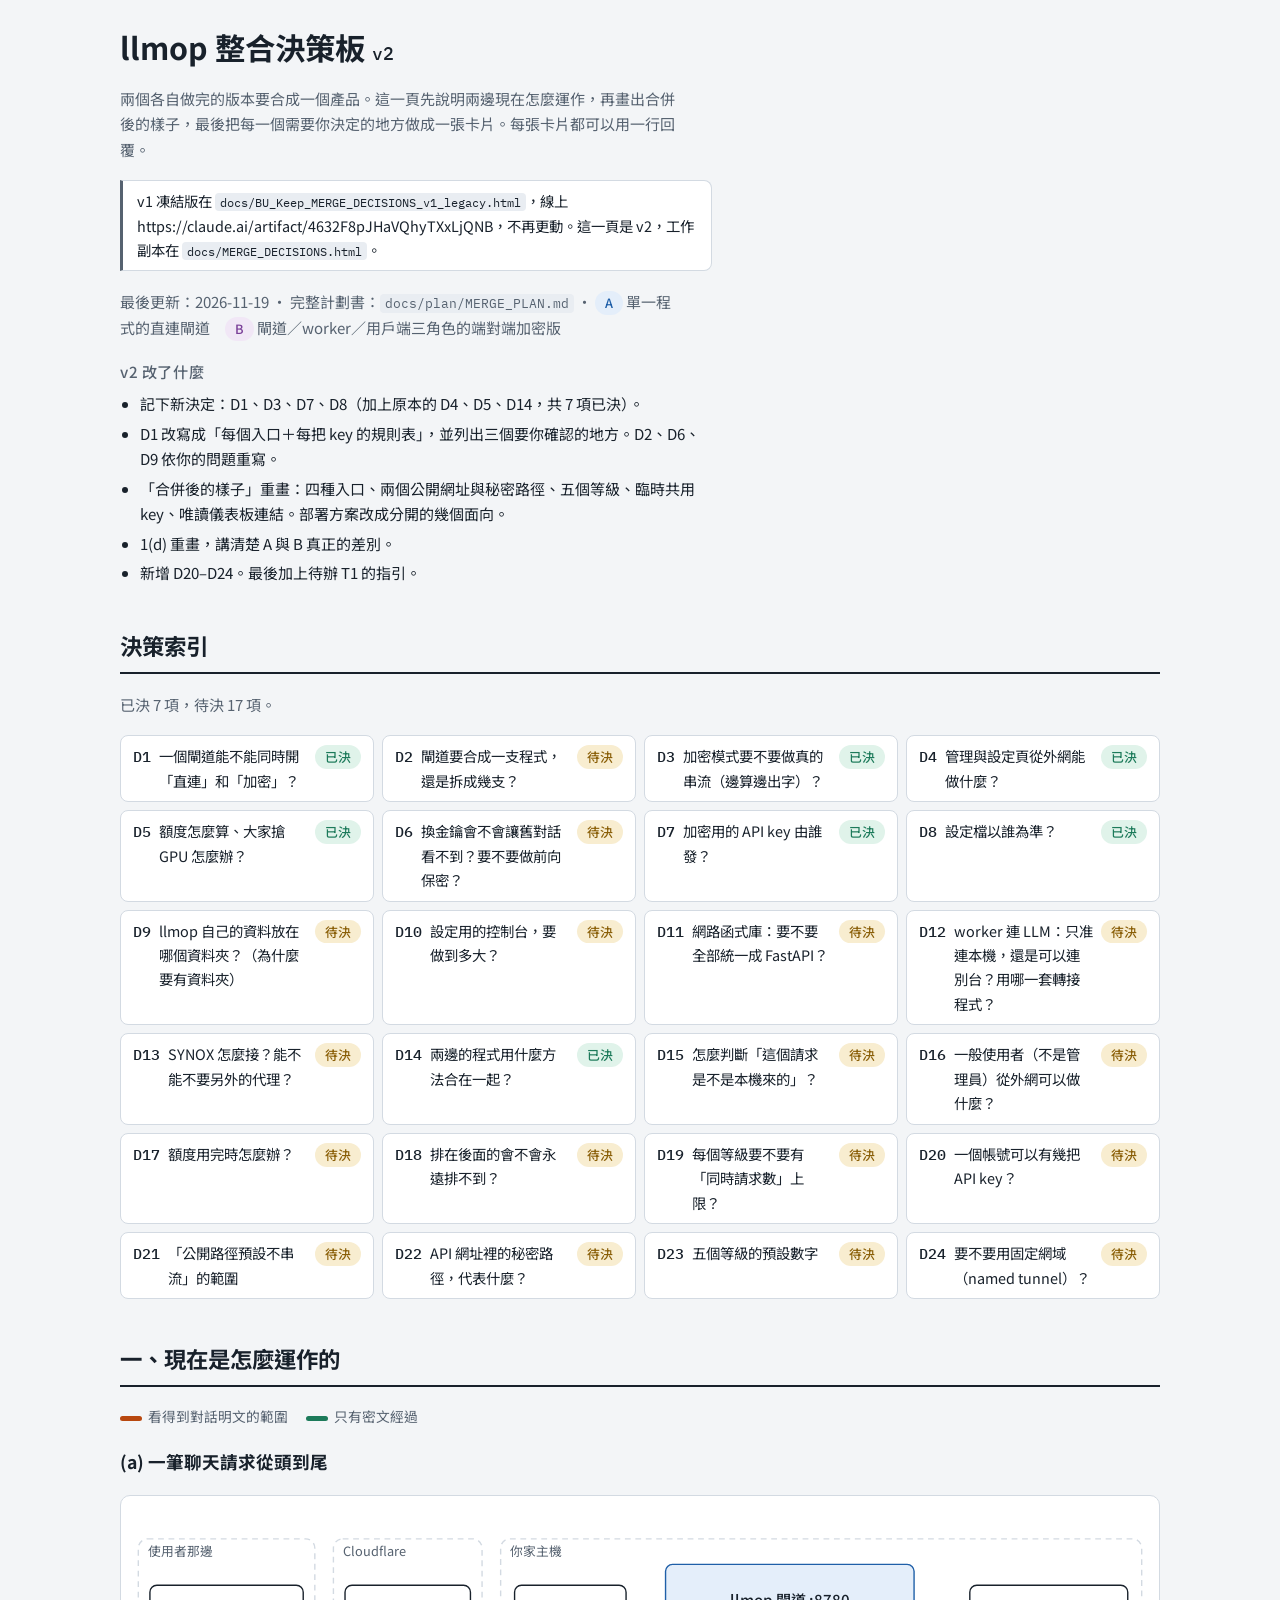
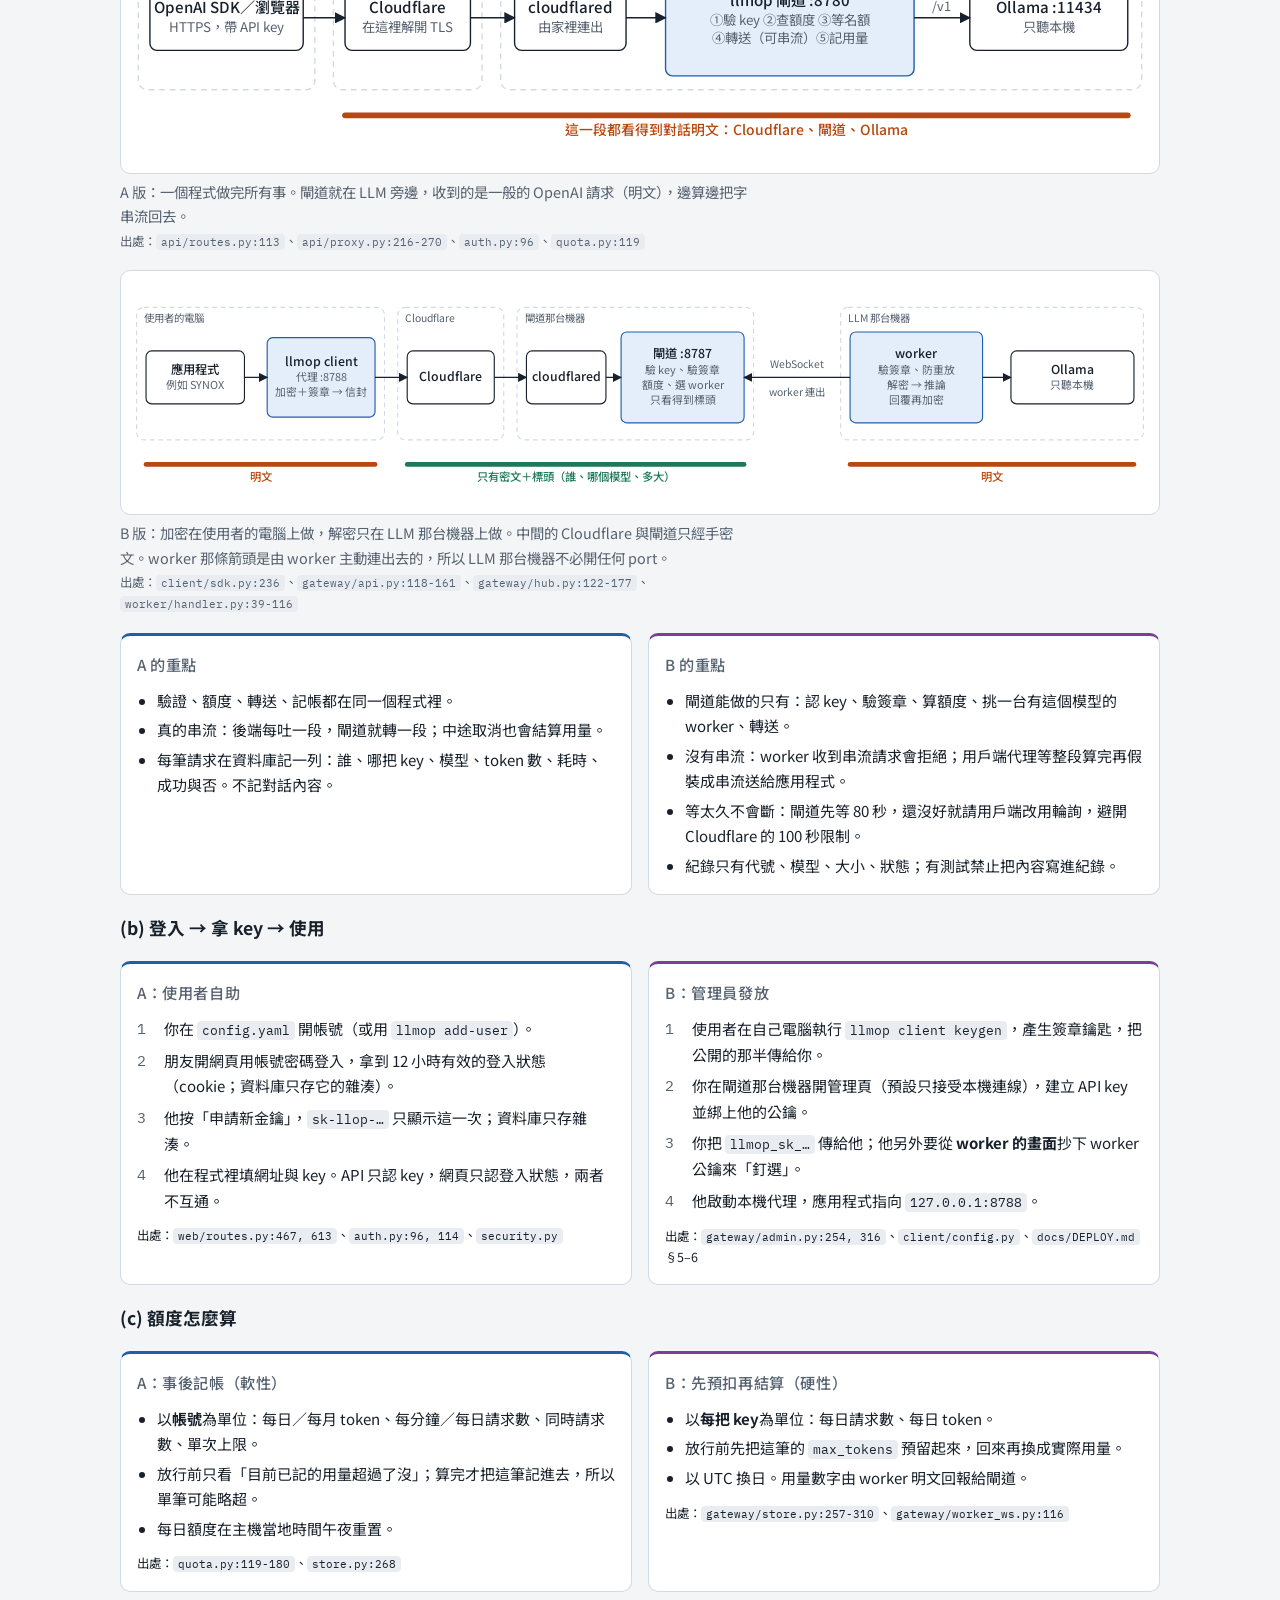
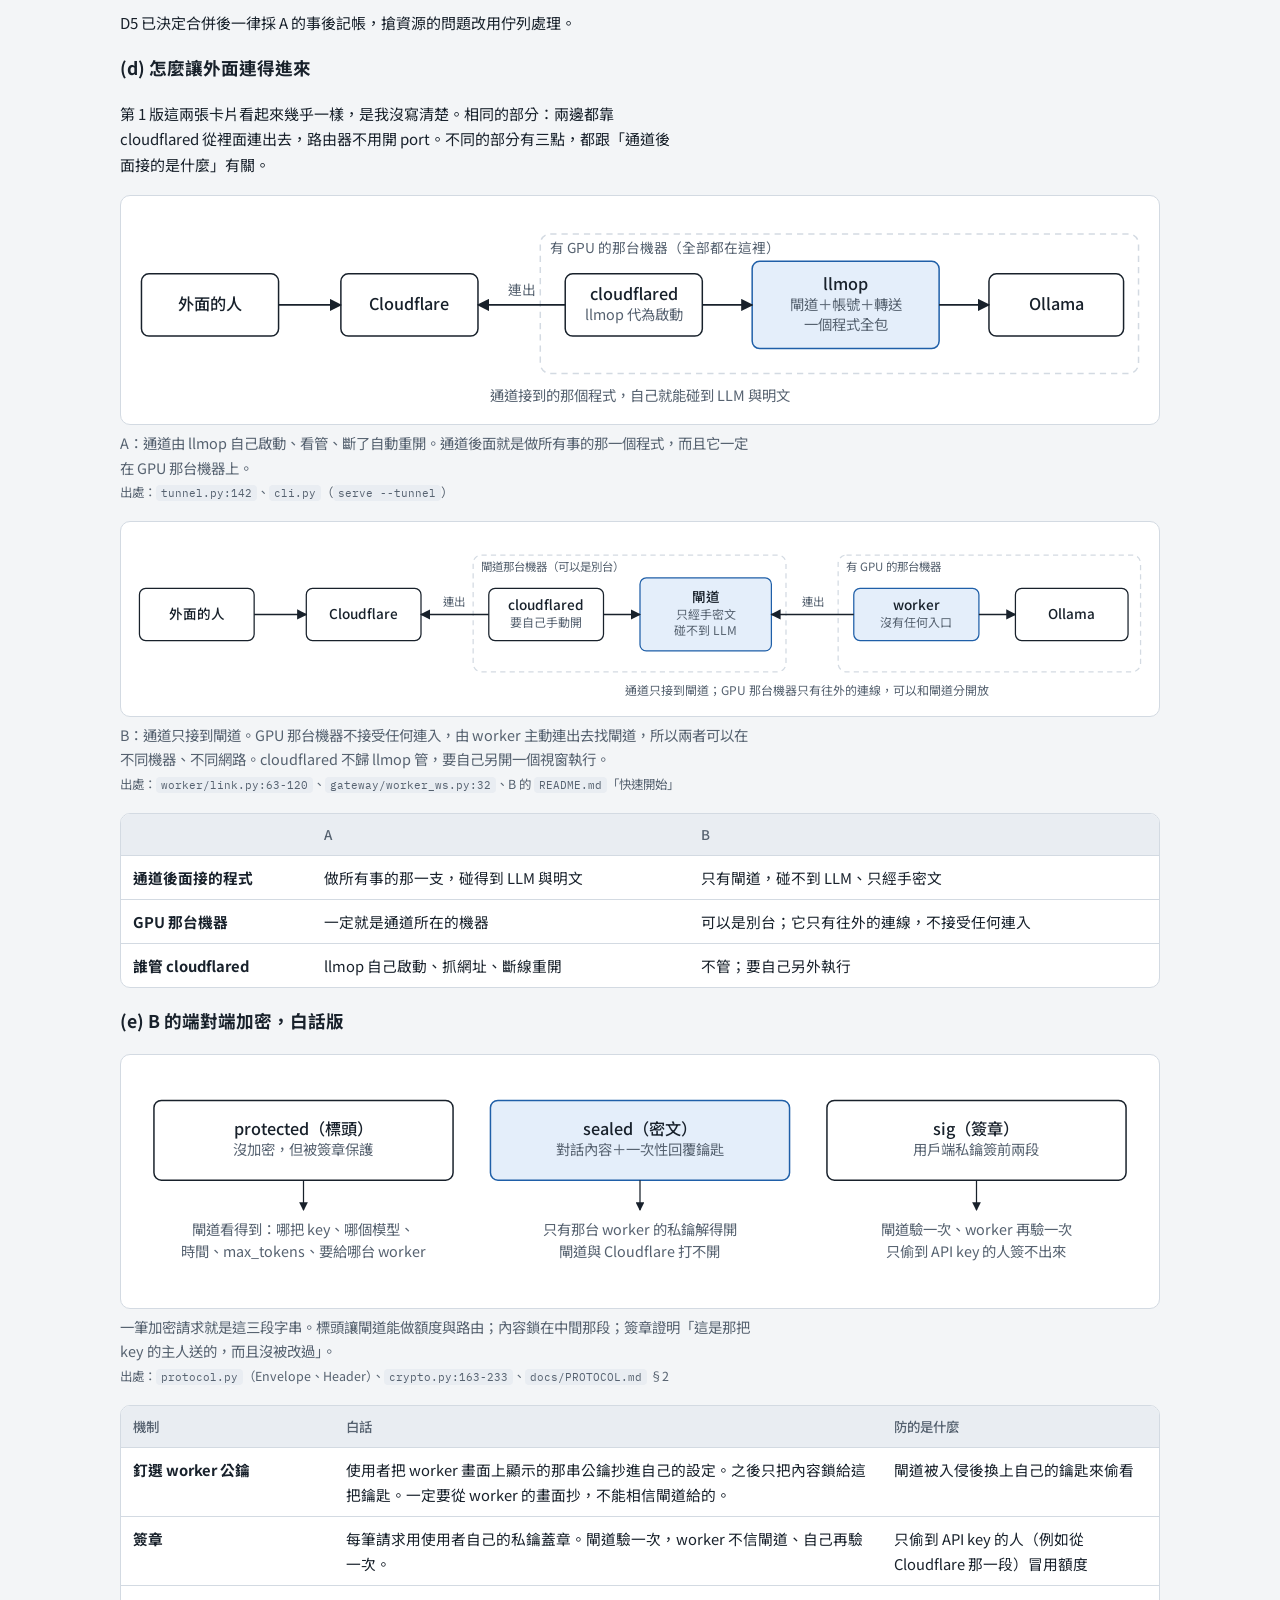
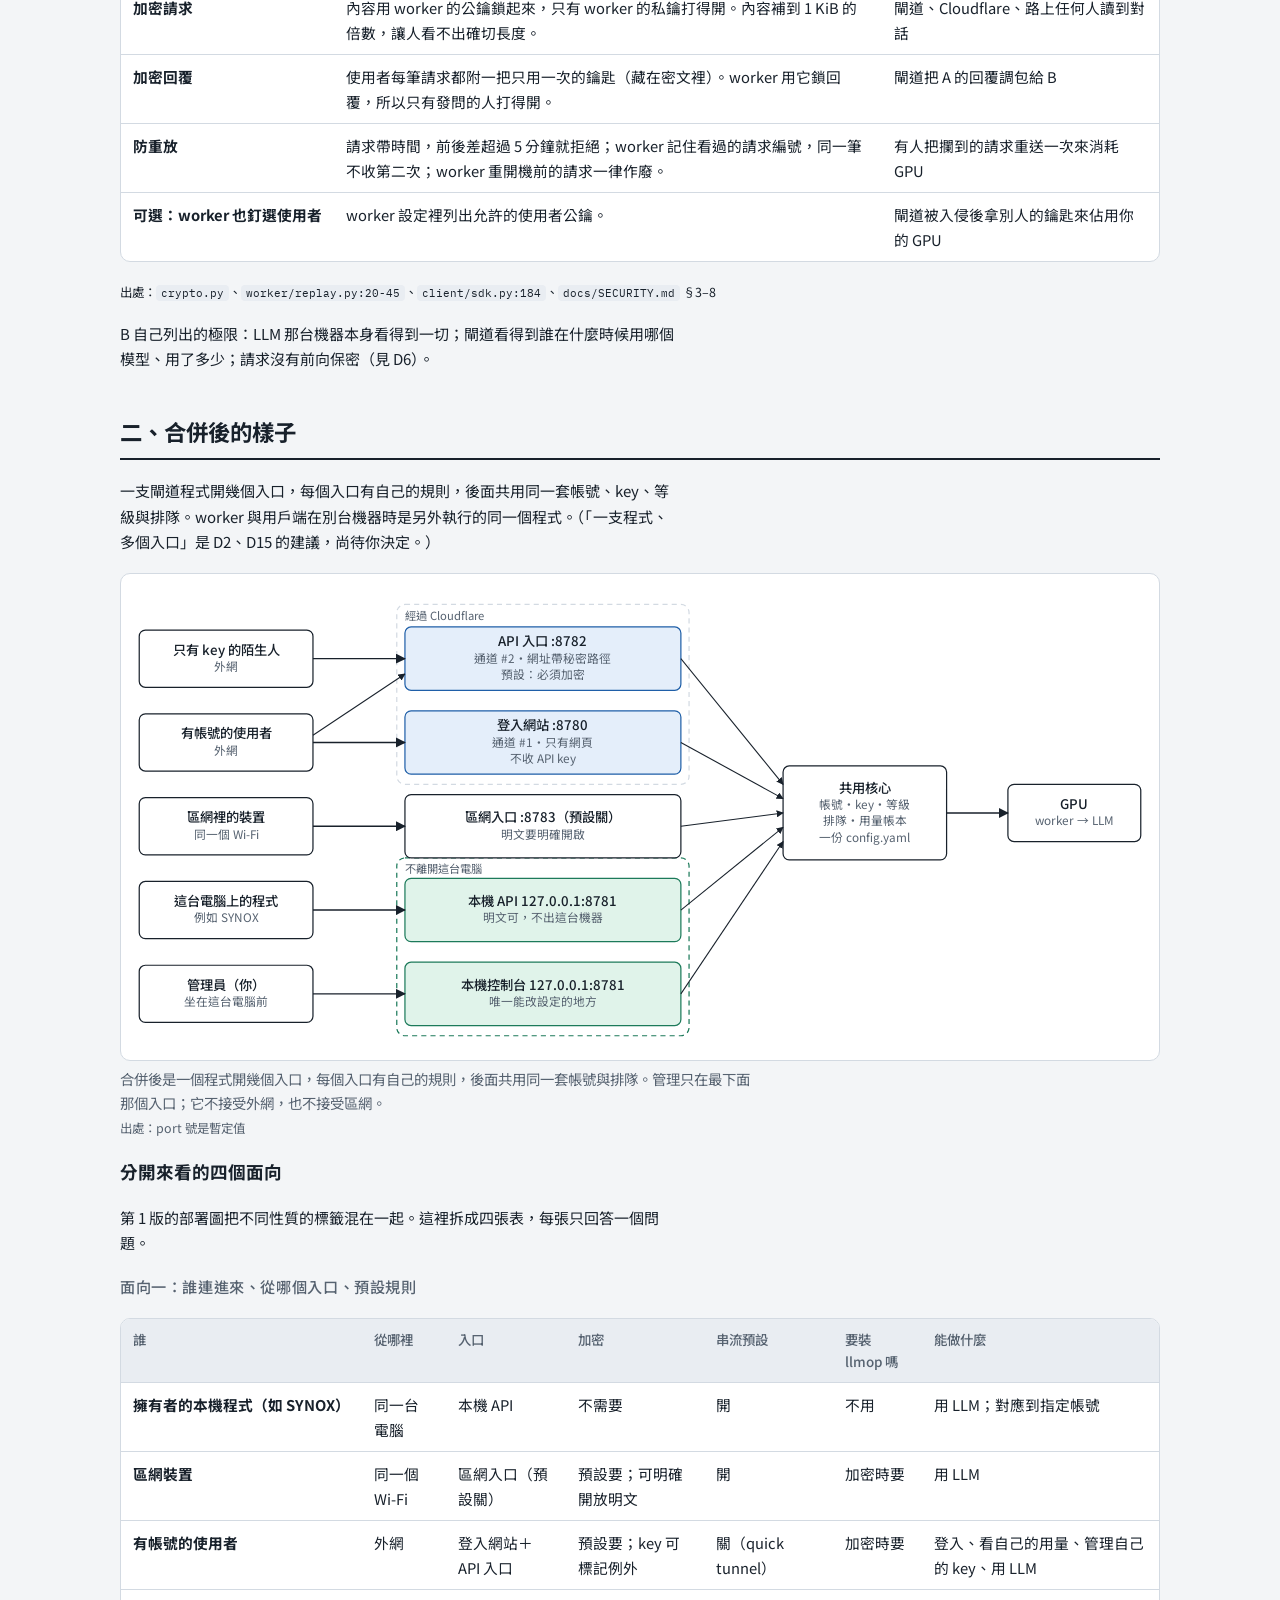
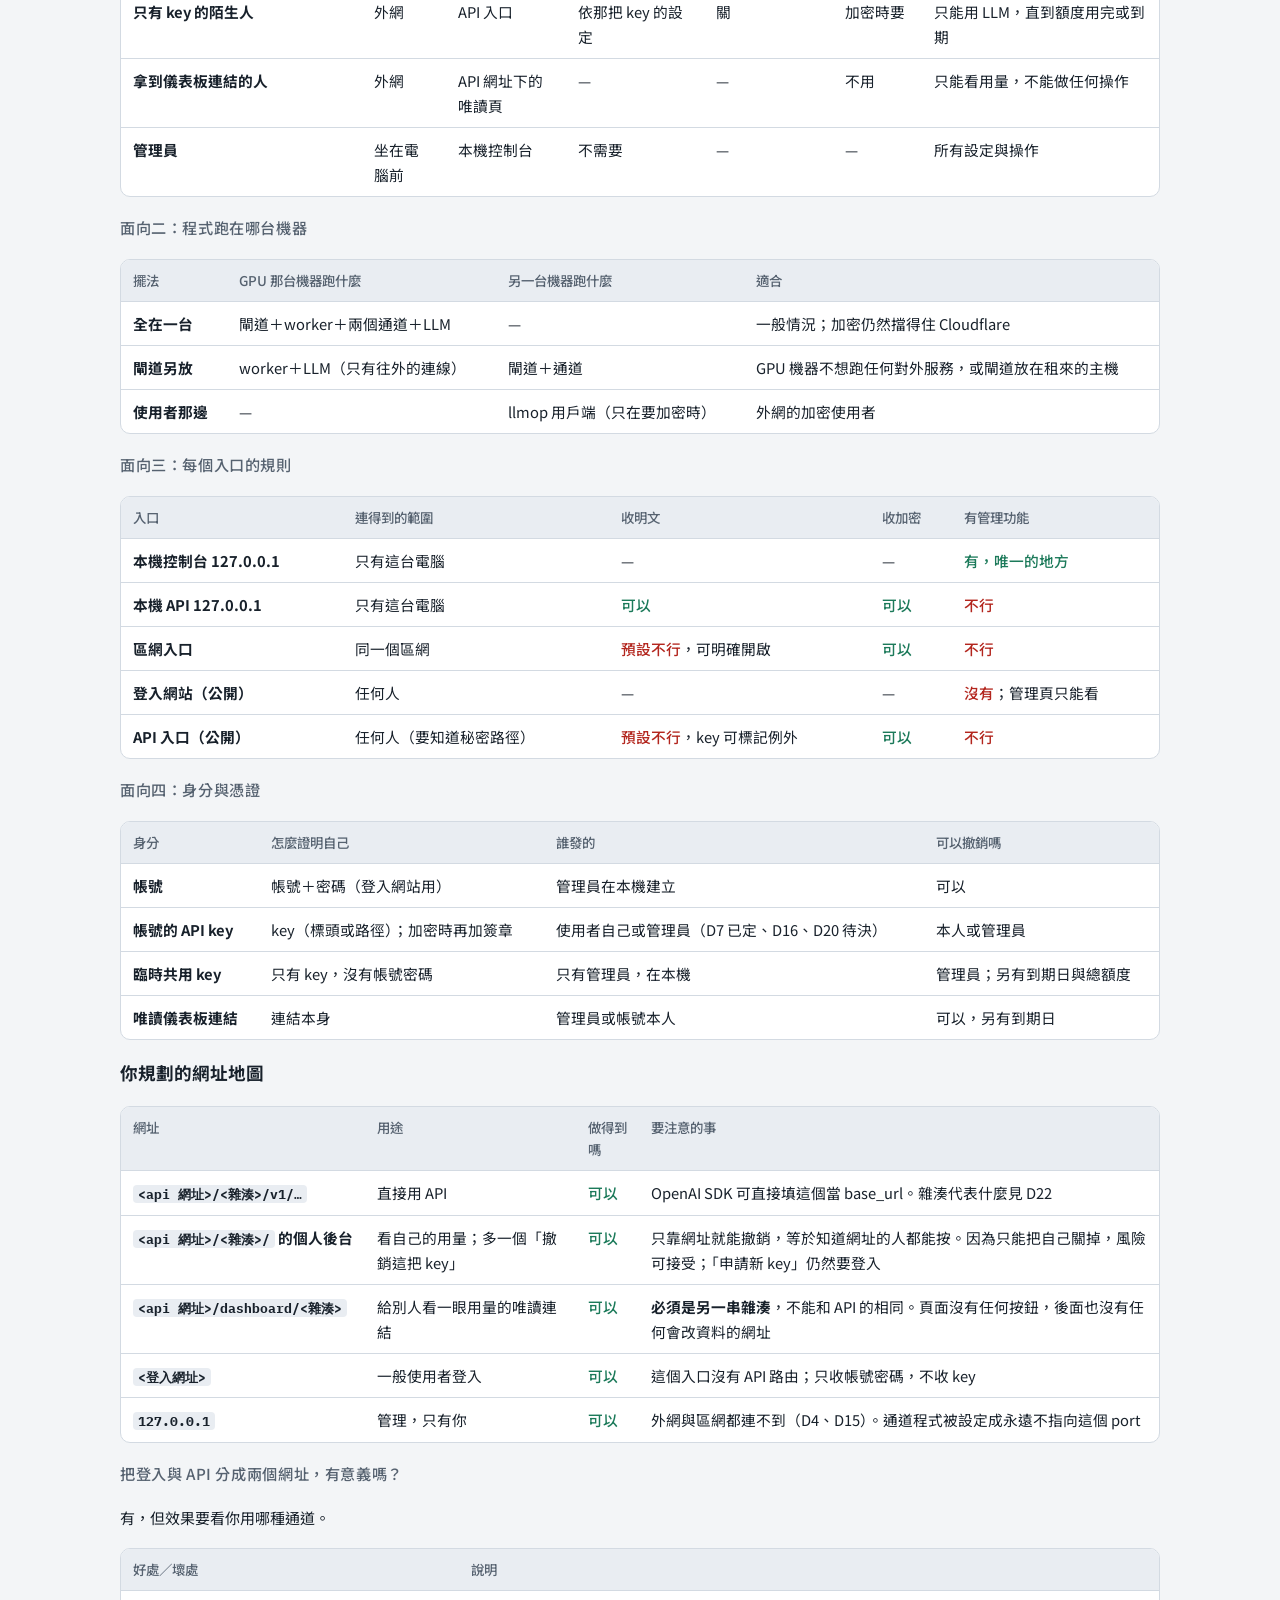
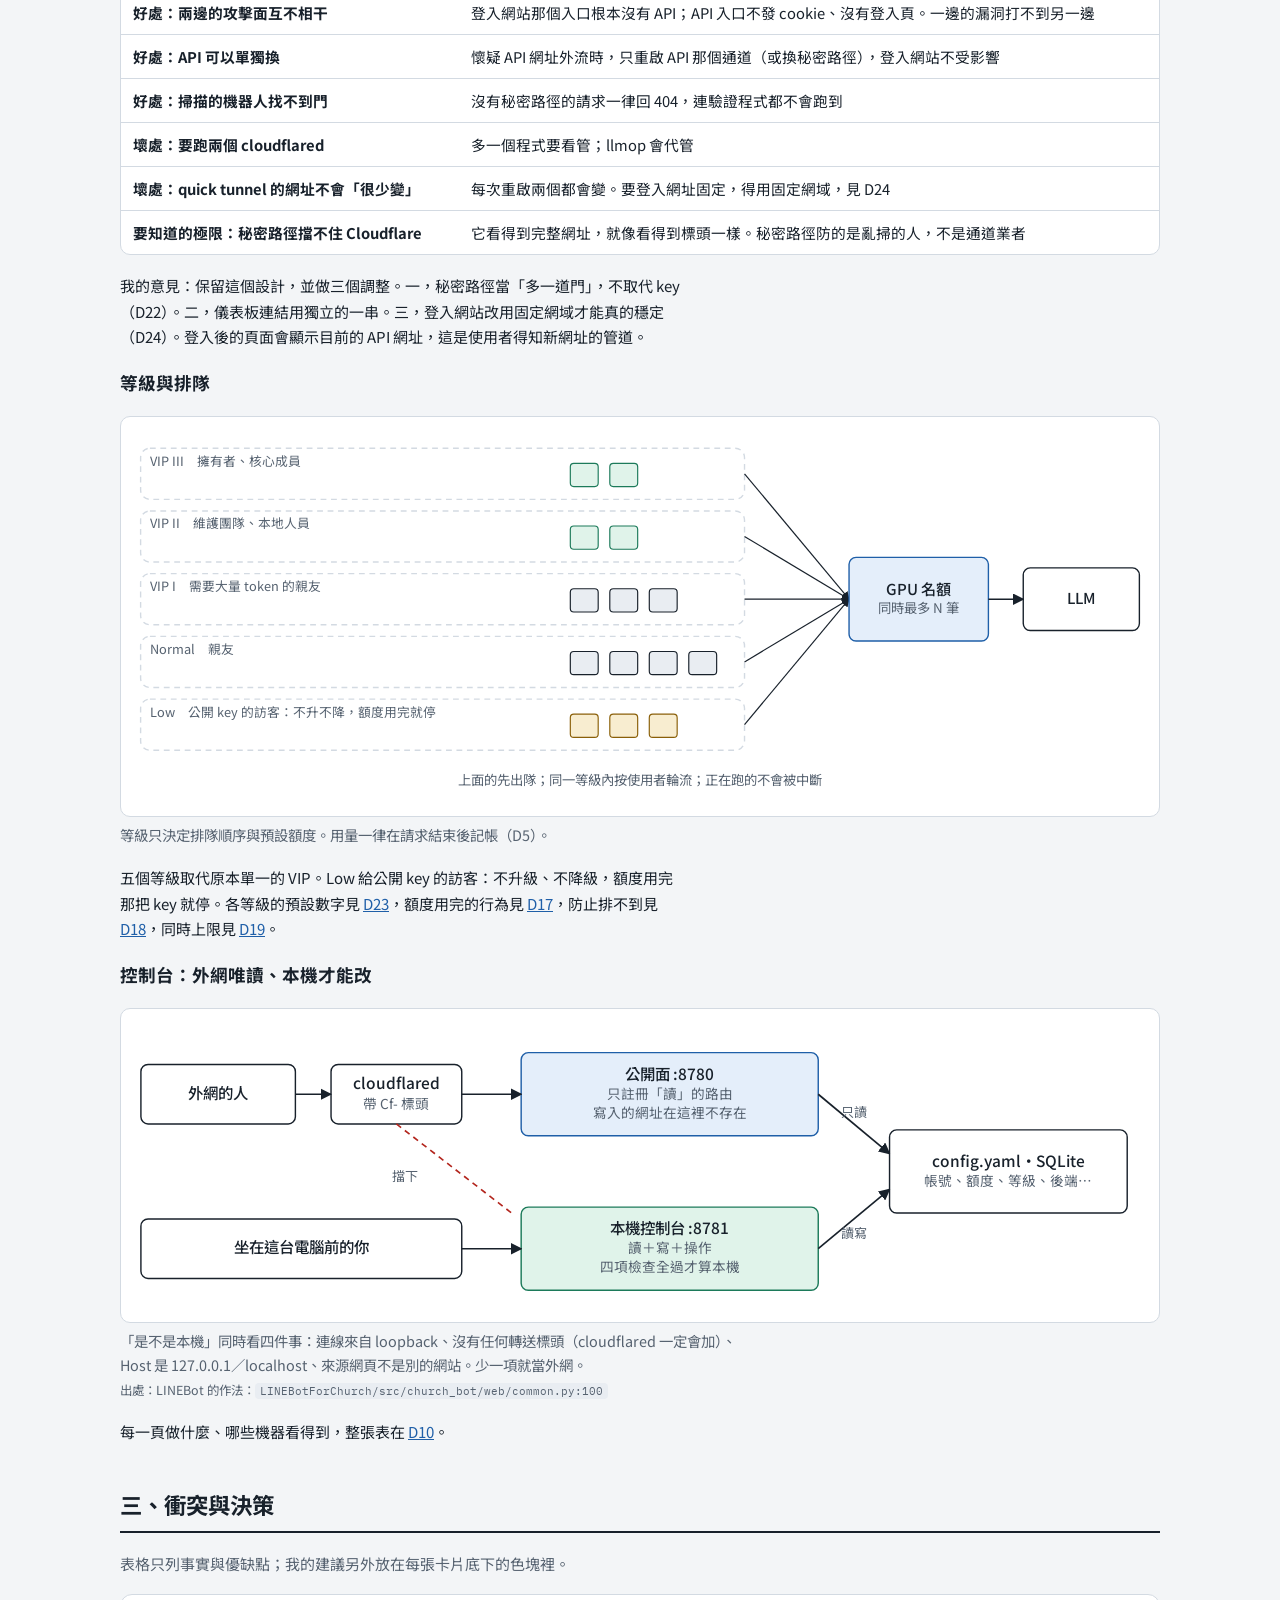
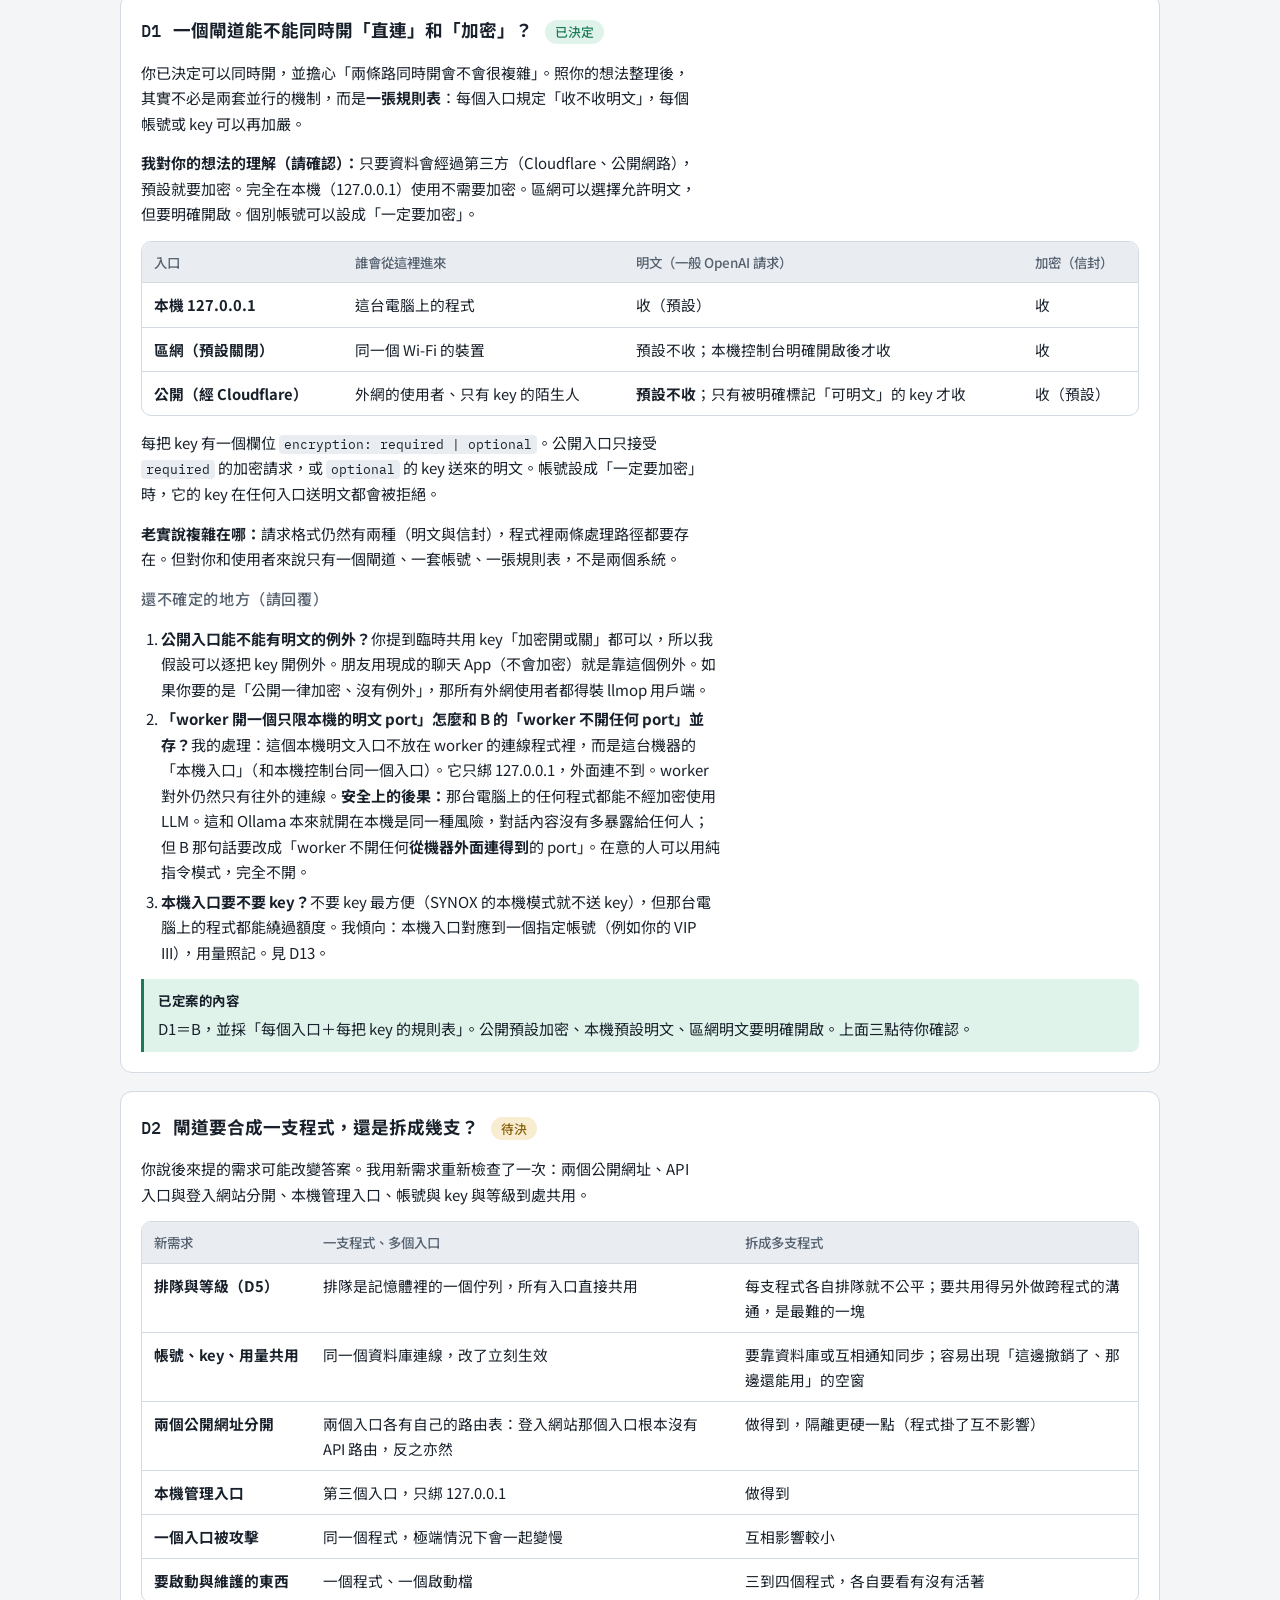
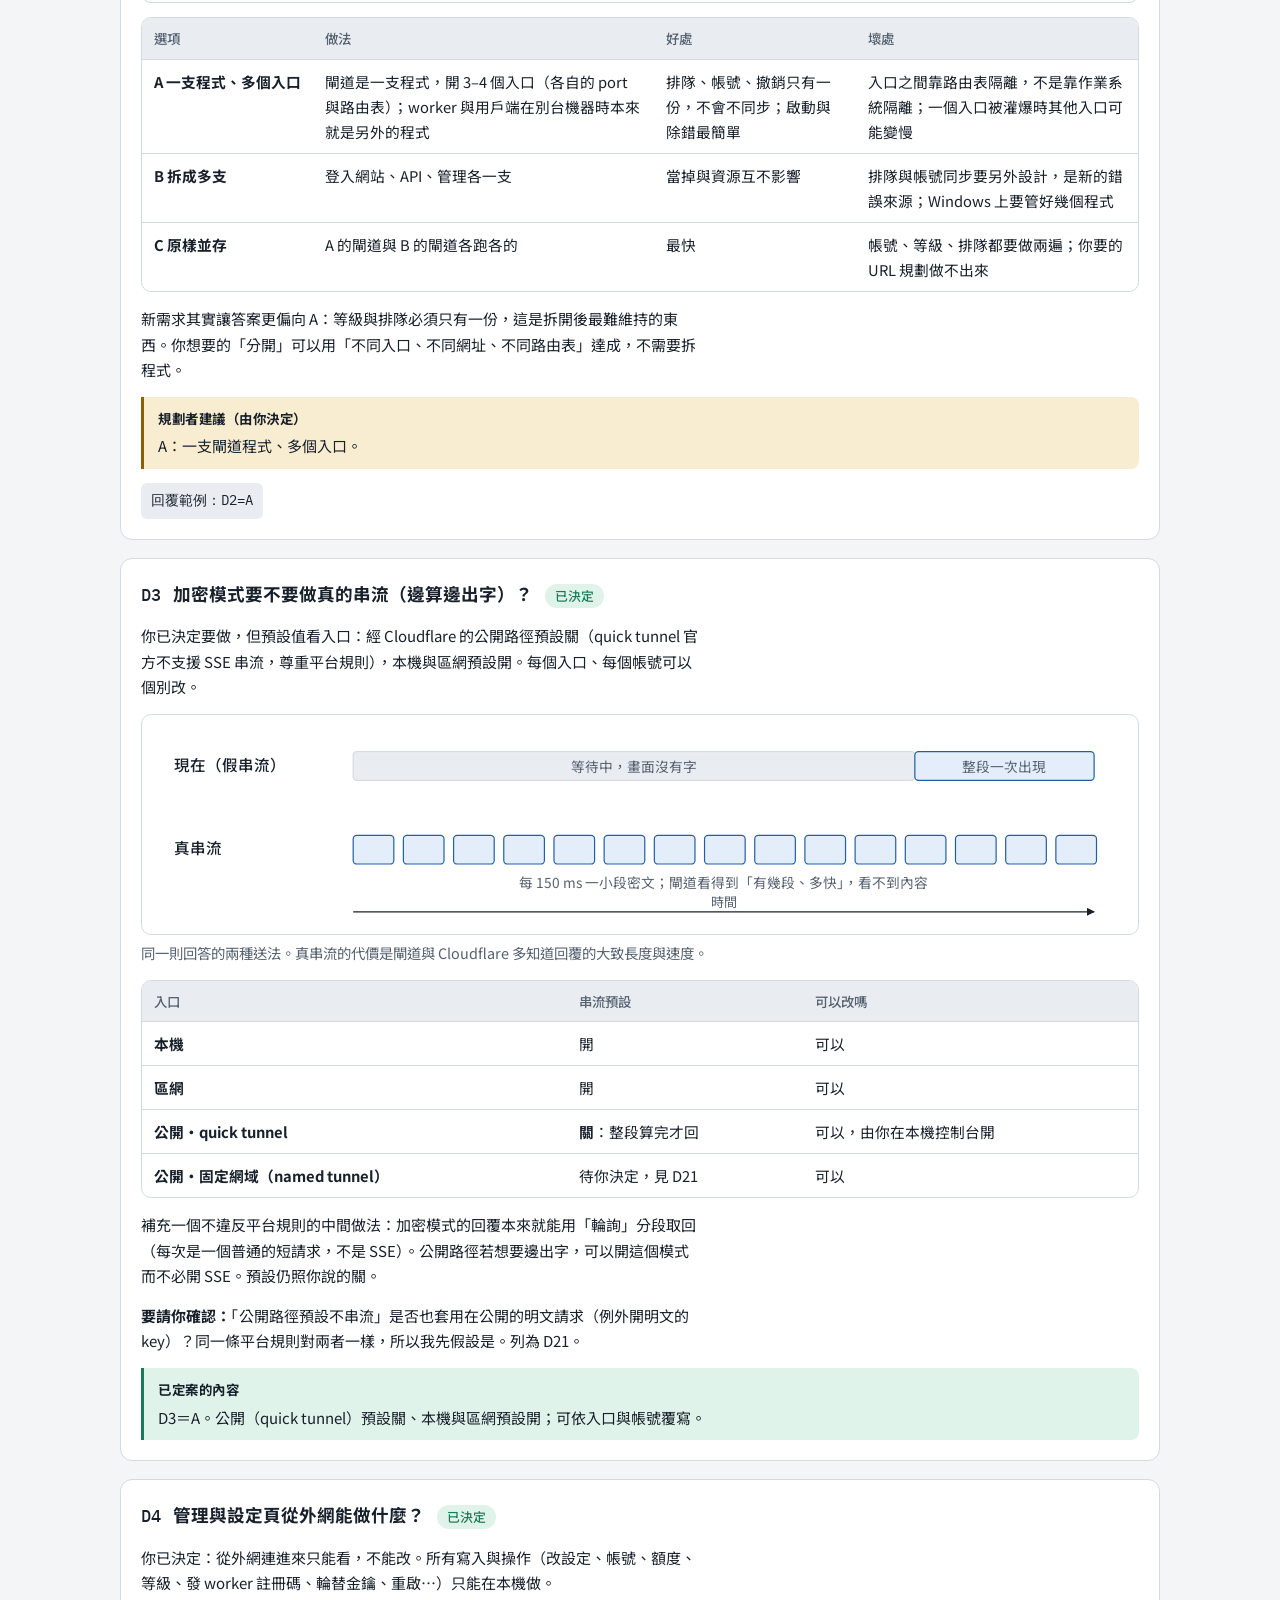
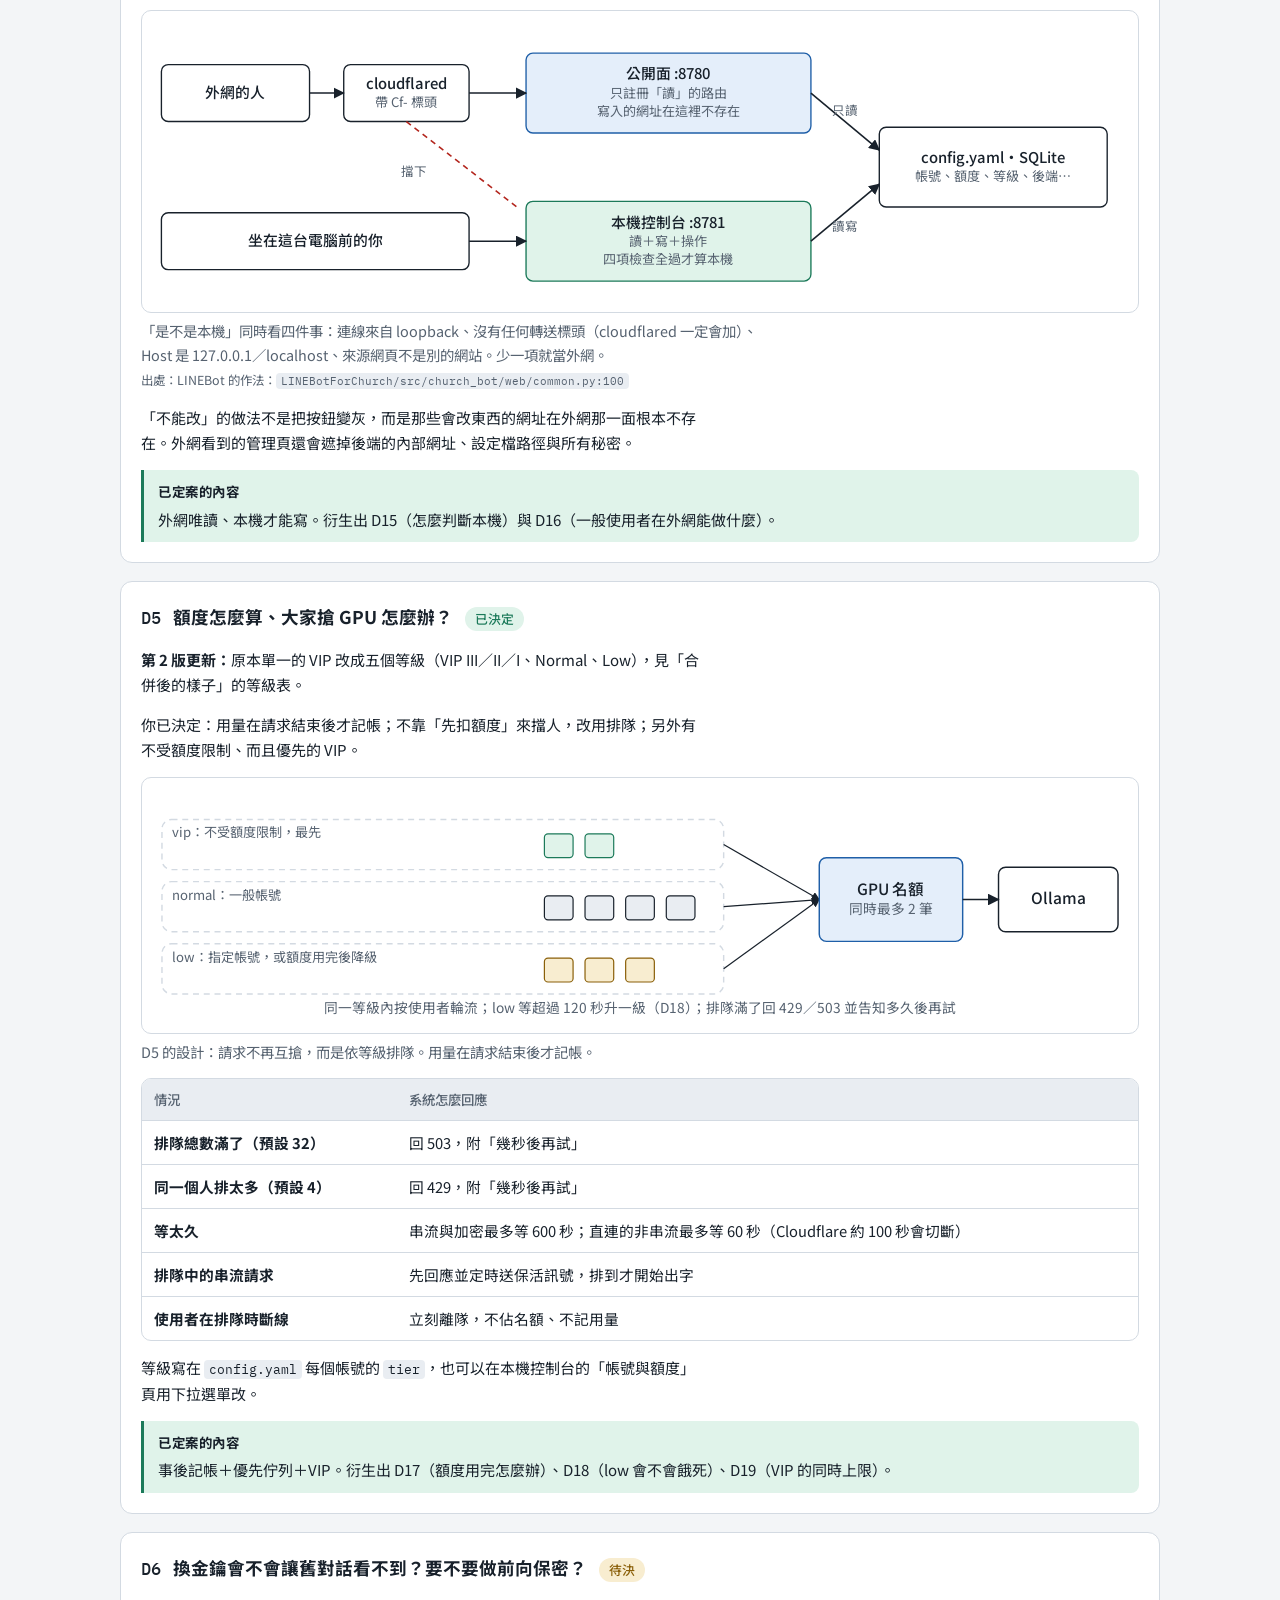
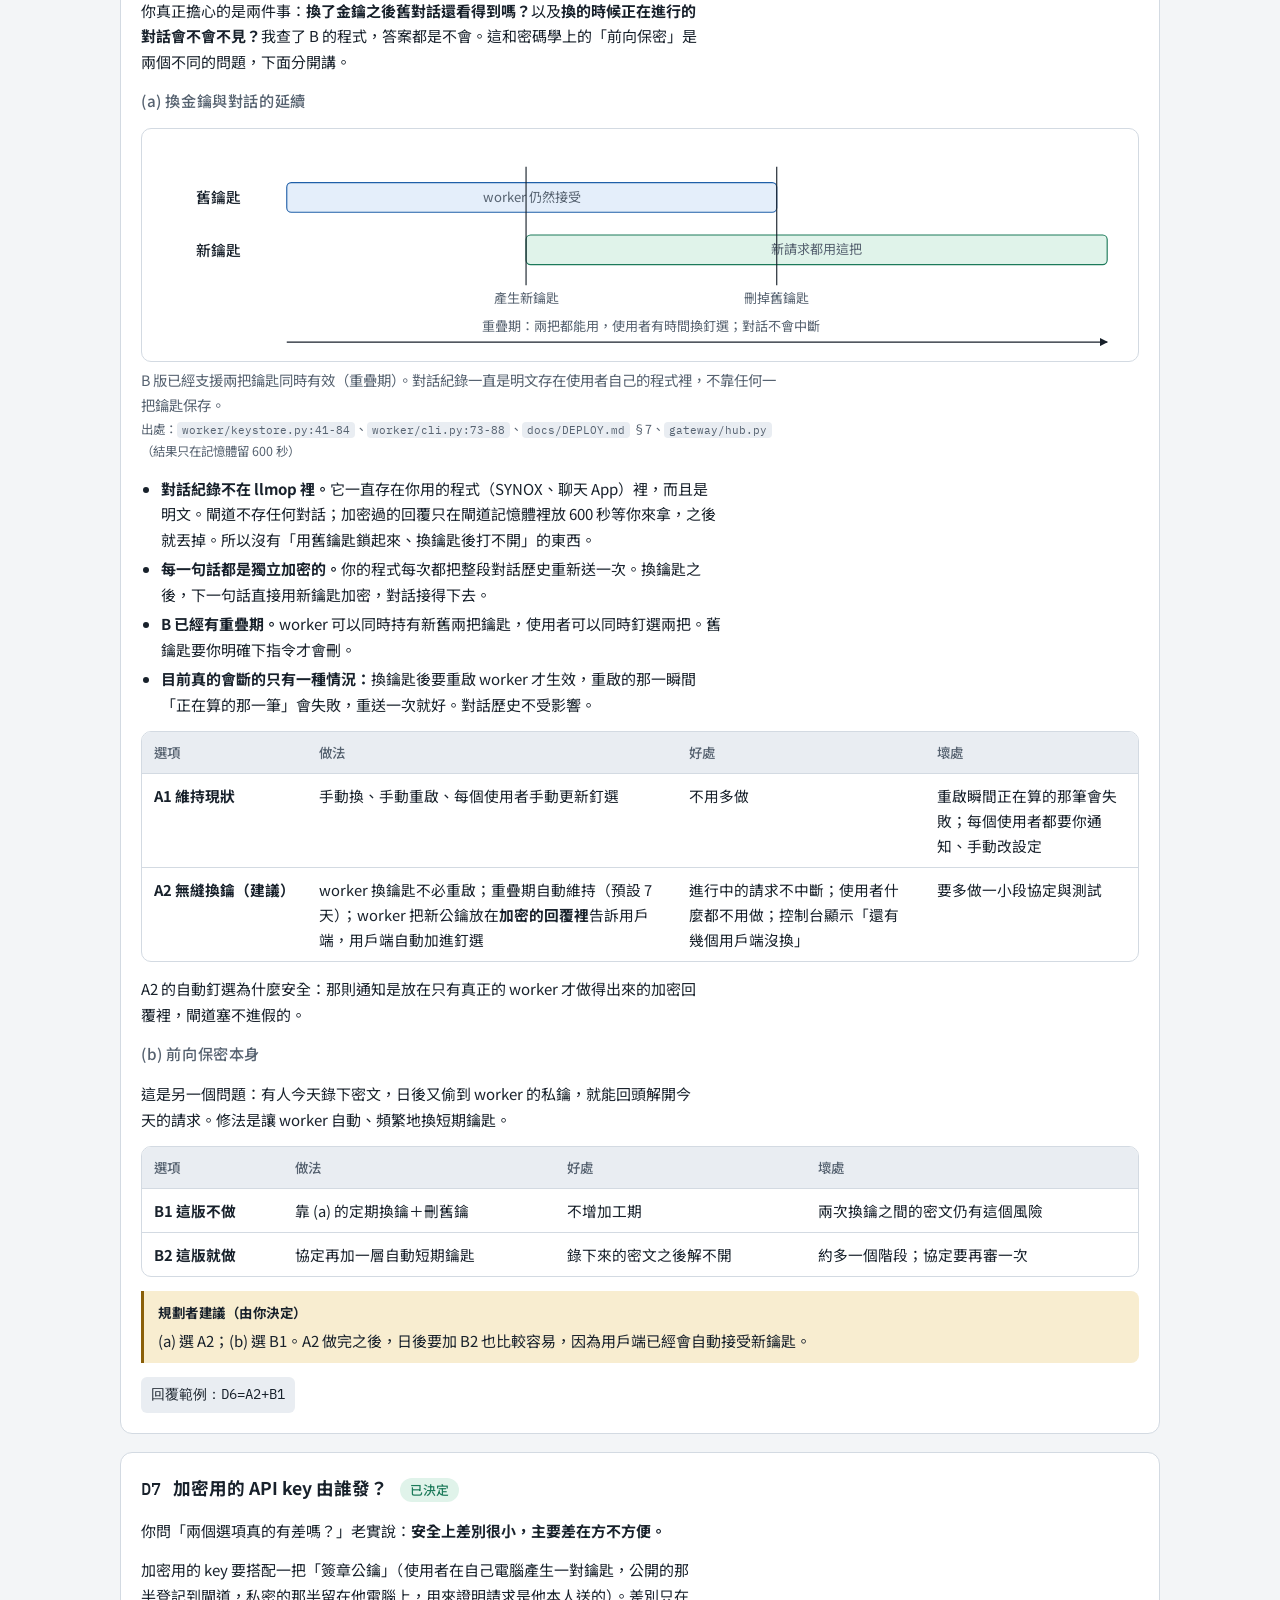
==== commit 859213bc: "docs: decision board v2 and merge plan section 8 (decisions batch 2, tiers, two-host routing) Co-Aut" ====
--- a/docs/MERGE_DECISIONS.html
+++ b/docs/MERGE_DECISIONS.html
@@ -1,7 +1,7 @@
 <!doctype html>
 <html lang="zh-Hant"><head><meta charset="utf-8"><meta name="viewport" content="width=device-width,initial-scale=1">
 </head><body style="margin:0">
-<title>llmop 整合決策板</title>
+<title>llmop 整合決策板 v2</title>
 <meta name="claude:viewport-fit-sides" content="cover">
 <link rel="stylesheet" href="https://fonts.googleapis.com/css2?family=Noto+Sans+TC:wght@400;500;700&family=IBM+Plex+Mono:wght@400;500&display=swap">
 <style>
@@ -86,17 +86,26 @@
 .sw{display:inline-block;width:22px;height:5px;border-radius:3px;vertical-align:middle;margin-right:6px}
 .yes{color:var(--ok);font-weight:500} .no{color:var(--stop);font-weight:500}
 @media (max-width:520px){.card{padding:14px}h1{font-size:1.5rem}}
+
+.note{border:1px solid var(--line);border-left:3px solid var(--muted);border-radius:0 8px 8px 0;padding:8px 14px;background:var(--panel);font-size:.9rem}
 </style>
 <div class="wrap">
 <header class="stack">
-  <h1>llmop 整合決策板</h1>
+  <h1>llmop 整合決策板 <span class="mono" style="font-size:.6em;font-weight:500">v2</span></h1>
   <p class="lede">兩個各自做完的版本要合成一個產品。這一頁先說明兩邊現在怎麼運作，再畫出合併後的樣子，最後把每一個需要你決定的地方做成一張卡片。每張卡片都可以用一行回覆。</p>
-  <p class="lede">最後更新：2026-11-19 ・ 完整計劃書：<code>docs/plan/MERGE_PLAN.md</code> ・ <span class="chip c-a">A</span> 單一程式的直連閘道（221 個測試）　<span class="chip c-b">B</span> 閘道／worker／用戶端三角色的端對端加密版（563 個測試）</p>
+  <p class="note">v1 凍結版在 <code>docs/BU_Keep_MERGE_DECISIONS_v1_legacy.html</code>，線上 https://claude.ai/artifact/4632F8pJHaVQhyTXxLjQNB，不再更動。這一頁是 v2，工作副本在 <code>docs/MERGE_DECISIONS.html</code>。</p>
+  <p class="lede">最後更新：2026-11-19 ・ 完整計劃書：<code>docs/plan/MERGE_PLAN.md</code> ・ <span class="chip c-a">A</span> 單一程式的直連閘道　<span class="chip c-b">B</span> 閘道／worker／用戶端三角色的端對端加密版</p>
+  <div class="stack" style="gap:6px"><h4>v2 改了什麼</h4><ul>
+   <li>記下新決定：D1、D3、D7、D8（加上原本的 D4、D5、D14，共 7 項已決）。</li>
+   <li>D1 改寫成「每個入口＋每把 key 的規則表」，並列出三個要你確認的地方。D2、D6、D9 依你的問題重寫。</li>
+   <li>「合併後的樣子」重畫：四種入口、兩個公開網址與秘密路徑、五個等級、臨時共用 key、唯讀儀表板連結。部署方案改成分開的幾個面向。</li>
+   <li>1(d) 重畫，講清楚 A 與 B 真正的差別。</li>
+   <li>新增 D20–D24。最後加上待辦 T1 的指引。</li></ul></div>
 </header>
 
 <section><h2>決策索引</h2>
-  <p class="lede">已決 3 項，待決 16 項。D15–D19 是 D4、D5 定案後衍生的新問題。</p>
-  <nav class="index" aria-label="決策索引"><a href="#d1"><b>D1</b><span class="t">一個閘道能不能同時開「直連」和「加密」？</span><span class="chip c-pend">待決</span></a><a href="#d2"><b>D2</b><span class="t">閘道要合成一支程式，還是兩支並存？</span><span class="chip c-pend">待決</span></a><a href="#d3"><b>D3</b><span class="t">加密模式要不要做真的串流（邊算邊出字）？</span><span class="chip c-pend">待決</span></a><a href="#d4"><b>D4</b><span class="t">管理與設定頁從外網能做什麼？</span><span class="chip c-ok">已決</span></a><a href="#d5"><b>D5</b><span class="t">額度怎麼算、大家搶 GPU 怎麼辦？</span><span class="chip c-ok">已決</span></a><a href="#d6"><b>D6</b><span class="t">「前向保密」這一版要不要做？</span><span class="chip c-pend">待決</span></a><a href="#d7"><b>D7</b><span class="t">加密用的 API key 由誰發？</span><span class="chip c-pend">待決</span></a><a href="#d8"><b>D8</b><span class="t">設定檔以誰為準？</span><span class="chip c-pend">待決</span></a><a href="#d9"><b>D9</b><span class="t">llmop 自己的資料與金鑰放在哪個資料夾？</span><span class="chip c-pend">待決</span></a><a href="#d10"><b>D10</b><span class="t">設定用的控制台，要做到多大？</span><span class="chip c-pend">待決</span></a><a href="#d11"><b>D11</b><span class="t">網路函式庫：要不要全部統一成 FastAPI？</span><span class="chip c-pend">待決</span></a><a href="#d12"><b>D12</b><span class="t">worker 連 LLM：只准連本機，還是可以連別台？用哪一套轉接程式？</span><span class="chip c-pend">待決</span></a><a href="#d13"><b>D13</b><span class="t">SYNOX 怎麼接？能不能不要另外的代理？</span><span class="chip c-pend">待決</span></a><a href="#d14"><b>D14</b><span class="t">兩邊的程式用什麼方法合在一起？</span><span class="chip c-ok">已決</span></a><a href="#d15"><b>D15</b><span class="t">怎麼判斷「這個請求是不是本機來的」？</span><span class="chip c-pend">待決</span></a><a href="#d16"><b>D16</b><span class="t">一般使用者（不是管理員）從外網可以做什麼？</span><span class="chip c-pend">待決</span></a><a href="#d17"><b>D17</b><span class="t">一般帳號的額度用完時怎麼辦？</span><span class="chip c-pend">待決</span></a><a href="#d18"><b>D18</b><span class="t">low 等級會不會永遠排不到？</span><span class="chip c-pend">待決</span></a><a href="#d19"><b>D19</b><span class="t">VIP 要不要保留「同時請求數」上限？</span><span class="chip c-pend">待決</span></a></nav>
+  <p class="lede">已決 7 項，待決 17 項。</p>
+  <nav class="index" aria-label="決策索引"><a href="#d1"><b>D1</b><span class="t">一個閘道能不能同時開「直連」和「加密」？</span><span class="chip c-ok">已決</span></a><a href="#d2"><b>D2</b><span class="t">閘道要合成一支程式，還是拆成幾支？</span><span class="chip c-pend">待決</span></a><a href="#d3"><b>D3</b><span class="t">加密模式要不要做真的串流（邊算邊出字）？</span><span class="chip c-ok">已決</span></a><a href="#d4"><b>D4</b><span class="t">管理與設定頁從外網能做什麼？</span><span class="chip c-ok">已決</span></a><a href="#d5"><b>D5</b><span class="t">額度怎麼算、大家搶 GPU 怎麼辦？</span><span class="chip c-ok">已決</span></a><a href="#d6"><b>D6</b><span class="t">換金鑰會不會讓舊對話看不到？要不要做前向保密？</span><span class="chip c-pend">待決</span></a><a href="#d7"><b>D7</b><span class="t">加密用的 API key 由誰發？</span><span class="chip c-ok">已決</span></a><a href="#d8"><b>D8</b><span class="t">設定檔以誰為準？</span><span class="chip c-ok">已決</span></a><a href="#d9"><b>D9</b><span class="t">llmop 自己的資料放在哪個資料夾？（為什麼要有資料夾）</span><span class="chip c-pend">待決</span></a><a href="#d10"><b>D10</b><span class="t">設定用的控制台，要做到多大？</span><span class="chip c-pend">待決</span></a><a href="#d11"><b>D11</b><span class="t">網路函式庫：要不要全部統一成 FastAPI？</span><span class="chip c-pend">待決</span></a><a href="#d12"><b>D12</b><span class="t">worker 連 LLM：只准連本機，還是可以連別台？用哪一套轉接程式？</span><span class="chip c-pend">待決</span></a><a href="#d13"><b>D13</b><span class="t">SYNOX 怎麼接？能不能不要另外的代理？</span><span class="chip c-pend">待決</span></a><a href="#d14"><b>D14</b><span class="t">兩邊的程式用什麼方法合在一起？</span><span class="chip c-ok">已決</span></a><a href="#d15"><b>D15</b><span class="t">怎麼判斷「這個請求是不是本機來的」？</span><span class="chip c-pend">待決</span></a><a href="#d16"><b>D16</b><span class="t">一般使用者（不是管理員）從外網可以做什麼？</span><span class="chip c-pend">待決</span></a><a href="#d17"><b>D17</b><span class="t">額度用完時怎麼辦？</span><span class="chip c-pend">待決</span></a><a href="#d18"><b>D18</b><span class="t">排在後面的會不會永遠排不到？</span><span class="chip c-pend">待決</span></a><a href="#d19"><b>D19</b><span class="t">每個等級要不要有「同時請求數」上限？</span><span class="chip c-pend">待決</span></a><a href="#d20"><b>D20</b><span class="t">一個帳號可以有幾把 API key？</span><span class="chip c-pend">待決</span></a><a href="#d21"><b>D21</b><span class="t">「公開路徑預設不串流」的範圍</span><span class="chip c-pend">待決</span></a><a href="#d22"><b>D22</b><span class="t">API 網址裡的秘密路徑，代表什麼？</span><span class="chip c-pend">待決</span></a><a href="#d23"><b>D23</b><span class="t">五個等級的預設數字</span><span class="chip c-pend">待決</span></a><a href="#d24"><b>D24</b><span class="t">要不要用固定網域（named tunnel）？</span><span class="chip c-pend">待決</span></a></nav>
 </section>
 
 <section><h2>一、現在是怎麼運作的</h2>
@@ -124,11 +133,10 @@
   <p>D5 已決定合併後一律採 A 的事後記帳，搶資源的問題改用佇列處理。</p>
 
   <h3>(d) 怎麼讓外面連得進來</h3>
-  <div class="two">
-   <div class="col A"><h4>A</h4><p>閘道只聽 <code>127.0.0.1:8780</code>。llmop 自己啟動並看管 cloudflared：它從你家<b>連出去</b>到 Cloudflare，拿到一個 <code>https://xxx.trycloudflare.com</code> 網址（每次重啟都換；也支援固定網域）。路由器不用開 port，Ollama 的 11434 永遠不對外。</p><small class="src">出處：<code>tunnel.py:142</code>、<code>config.example.yaml</code></small></div>
-   <div class="col B"><h4>B</h4><p>閘道同樣只聽本機並靠 cloudflared 對外（要自己手動啟動）。多了一段：worker <b>主動連出</b>一條 WebSocket 到閘道，並每 25 秒互相確認還活著。所以 LLM 那台機器沒有任何對內的入口，放在防火牆後面也能用。</p><small class="src">出處：<code>worker/link.py:63-120</code>、<code>gateway/worker_ws.py:32</code></small></div>
-  </div>
-
+  <p>第 1 版這兩張卡片看起來幾乎一樣，是我沒寫清楚。相同的部分：兩邊都靠 cloudflared 從裡面連出去，路由器不用開 port。不同的部分有三點，都跟「通道後面接的是什麼」有關。</p>
+  <figure><div class="scroll"><svg viewBox="0 0 820 170" style="min-width:680px" role="img" aria-label="A 版對外的方式"><defs><marker id="m12" viewBox="0 0 10 10" refX="9" refY="5" markerWidth="7" markerHeight="7" orient="auto-start-reverse"><path d="M0 0L10 5L0 10z" class="ah"/></marker><marker id="m12s" viewBox="0 0 10 10" refX="1" refY="5" markerWidth="7" markerHeight="7" orient="auto"><path d="M10 0L0 5L10 10z" class="ah"/></marker></defs><rect class="z" x="330" y="24" width="480" height="112" rx="8"/><text class="tz" x="338" y="39">有 GPU 的那台機器（全部都在這裡）</text><rect class="n" x="10" y="56" width="110" height="50" rx="6"/><text class="t" x="65.0" y="85" text-anchor="middle">外面的人</text><rect class="n" x="170" y="56" width="110" height="50" rx="6"/><text class="t" x="225.0" y="85" text-anchor="middle">Cloudflare</text><rect class="n" x="350" y="56" width="110" height="50" rx="6"/><text class="t" x="405.0" y="77" text-anchor="middle">cloudflared</text><text class="ts" x="405.0" y="93" text-anchor="middle">llmop 代為啟動</text><rect class="n hi" x="500" y="46" width="150" height="70" rx="6"/><text class="t" x="575.0" y="69" text-anchor="middle">llmop</text><text class="ts" x="575.0" y="85" text-anchor="middle">閘道＋帳號＋轉送</text><text class="ts" x="575.0" y="101" text-anchor="middle">一個程式全包</text><rect class="n" x="690" y="56" width="108" height="50" rx="6"/><text class="t" x="744.0" y="85" text-anchor="middle">Ollama</text><line class="a" x1="120" y1="81" x2="170" y2="81" marker-end="url(#m12)"/><line class="a" x1="350" y1="81" x2="280" y2="81" marker-end="url(#m12)"/><text class="tl" x="315" y="73" text-anchor="middle">連出</text><line class="a" x1="460" y1="81" x2="500" y2="81" marker-end="url(#m12)"/><line class="a" x1="650" y1="81" x2="690" y2="81" marker-end="url(#m12)"/><text class="ts" x="410" y="158" text-anchor="middle">通道接到的那個程式，自己就能碰到 LLM 與明文</text></svg></div><figcaption>A：通道由 llmop 自己啟動、看管、斷了自動重開。通道後面就是做所有事的那一個程式，而且它一定在 GPU 那台機器上。<small class="src">出處：<code>tunnel.py:142</code>、<code>cli.py</code>（<code>serve --tunnel</code>）</small></figcaption></figure>
+  <figure><div class="scroll"><svg viewBox="0 0 980 170" style="min-width:680px" role="img" aria-label="B 版對外的方式"><defs><marker id="m13" viewBox="0 0 10 10" refX="9" refY="5" markerWidth="7" markerHeight="7" orient="auto-start-reverse"><path d="M0 0L10 5L0 10z" class="ah"/></marker><marker id="m13s" viewBox="0 0 10 10" refX="1" refY="5" markerWidth="7" markerHeight="7" orient="auto"><path d="M10 0L0 5L10 10z" class="ah"/></marker></defs><rect class="z" x="330" y="24" width="300" height="112" rx="8"/><text class="tz" x="338" y="39">閘道那台機器（可以是別台）</text><rect class="z" x="680" y="24" width="290" height="112" rx="8"/><text class="tz" x="688" y="39">有 GPU 的那台機器</text><rect class="n" x="10" y="56" width="110" height="50" rx="6"/><text class="t" x="65.0" y="85" text-anchor="middle">外面的人</text><rect class="n" x="170" y="56" width="110" height="50" rx="6"/><text class="t" x="225.0" y="85" text-anchor="middle">Cloudflare</text><rect class="n" x="345" y="56" width="110" height="50" rx="6"/><text class="t" x="400.0" y="77" text-anchor="middle">cloudflared</text><text class="ts" x="400.0" y="93" text-anchor="middle">要自己手動開</text><rect class="n hi" x="490" y="46" width="126" height="70" rx="6"/><text class="t" x="553.0" y="69" text-anchor="middle">閘道</text><text class="ts" x="553.0" y="85" text-anchor="middle">只經手密文</text><text class="ts" x="553.0" y="101" text-anchor="middle">碰不到 LLM</text><rect class="n hi" x="695" y="56" width="120" height="50" rx="6"/><text class="t" x="755.0" y="77" text-anchor="middle">worker</text><text class="ts" x="755.0" y="93" text-anchor="middle">沒有任何入口</text><rect class="n" x="850" y="56" width="108" height="50" rx="6"/><text class="t" x="904.0" y="85" text-anchor="middle">Ollama</text><line class="a" x1="120" y1="81" x2="170" y2="81" marker-end="url(#m13)"/><line class="a" x1="345" y1="81" x2="280" y2="81" marker-end="url(#m13)"/><text class="tl" x="312" y="73" text-anchor="middle">連出</text><line class="a" x1="455" y1="81" x2="490" y2="81" marker-end="url(#m13)"/><line class="a" x1="695" y1="81" x2="616" y2="81" marker-end="url(#m13)"/><text class="tl" x="656" y="73" text-anchor="middle">連出</text><line class="a" x1="815" y1="81" x2="850" y2="81" marker-end="url(#m13)"/><text class="ts" x="650" y="158" text-anchor="middle">通道只接到閘道；GPU 那台機器只有往外的連線，可以和閘道分開放</text></svg></div><figcaption>B：通道只接到閘道。GPU 那台機器不接受任何連入，由 worker 主動連出去找閘道，所以兩者可以在不同機器、不同網路。cloudflared 不歸 llmop 管，要自己另開一個視窗執行。<small class="src">出處：<code>worker/link.py:63-120</code>、<code>gateway/worker_ws.py:32</code>、B 的 <code>README.md</code>「快速開始」</small></figcaption></figure>
+  <div class="tbl"><table><thead><tr><th></th><th>A</th><th>B</th></tr></thead><tbody><tr><td class="opt">通道後面接的程式</td><td>做所有事的那一支，碰得到 LLM 與明文</td><td>只有閘道，碰不到 LLM、只經手密文</td></tr><tr><td class="opt">GPU 那台機器</td><td>一定就是通道所在的機器</td><td>可以是別台；它只有往外的連線，不接受任何連入</td></tr><tr><td class="opt">誰管 cloudflared</td><td>llmop 自己啟動、抓網址、斷線重開</td><td>不管；要自己另外執行</td></tr></tbody></table></div>
   <h3>(e) B 的端對端加密，白話版</h3>
   <figure><div class="scroll"><svg viewBox="0 0 820 190" style="min-width:680px" role="img" aria-label="B 版信封的三個部分"><defs><marker id="m3" viewBox="0 0 10 10" refX="9" refY="5" markerWidth="7" markerHeight="7" orient="auto-start-reverse"><path d="M0 0L10 5L0 10z" class="ah"/></marker><marker id="m3s" viewBox="0 0 10 10" refX="1" refY="5" markerWidth="7" markerHeight="7" orient="auto"><path d="M10 0L0 5L10 10z" class="ah"/></marker></defs><rect class="n" x="20" y="30" width="240" height="64" rx="6"/><text class="t" x="140.0" y="58" text-anchor="middle">protected（標頭）</text><text class="ts" x="140.0" y="74" text-anchor="middle">沒加密，但被簽章保護</text><rect class="n hi" x="290" y="30" width="240" height="64" rx="6"/><text class="t" x="410.0" y="58" text-anchor="middle">sealed（密文）</text><text class="ts" x="410.0" y="74" text-anchor="middle">對話內容＋一次性回覆鑰匙</text><rect class="n" x="560" y="30" width="240" height="64" rx="6"/><text class="t" x="680.0" y="58" text-anchor="middle">sig（簽章）</text><text class="ts" x="680.0" y="74" text-anchor="middle">用戶端私鑰簽前兩段</text><line class="a thin" x1="140" y1="94" x2="140" y2="118" marker-end="url(#m3)"/><text class="ts" x="140" y="138" text-anchor="middle">閘道看得到：哪把 key、哪個模型、</text><text class="ts" x="140" y="156" text-anchor="middle">時間、max_tokens、要給哪台 worker</text><line class="a thin" x1="410" y1="94" x2="410" y2="118" marker-end="url(#m3)"/><text class="ts" x="410" y="138" text-anchor="middle">只有那台 worker 的私鑰解得開</text><text class="ts" x="410" y="156" text-anchor="middle">閘道與 Cloudflare 打不開</text><line class="a thin" x1="680" y1="94" x2="680" y2="118" marker-end="url(#m3)"/><text class="ts" x="680" y="138" text-anchor="middle">閘道驗一次、worker 再驗一次</text><text class="ts" x="680" y="156" text-anchor="middle">只偷到 API key 的人簽不出來</text></svg></div><figcaption>一筆加密請求就是這三段字串。標頭讓閘道能做額度與路由；內容鎖在中間那段；簽章證明「這是那把 key 的主人送的，而且沒被改過」。<small class="src">出處：<code>protocol.py</code>（Envelope、Header）、<code>crypto.py:163-233</code>、<code>docs/PROTOCOL.md</code> §2</small></figcaption></figure>
   <div class="tbl"><table><thead><tr><th>機制</th><th>白話</th><th>防的是什麼</th></tr></thead><tbody><tr><td class="opt">釘選 worker 公鑰</td><td>使用者把 worker 畫面上顯示的那串公鑰抄進自己的設定。之後只把內容鎖給這把鑰匙。一定要從 worker 的畫面抄，不能相信閘道給的。</td><td>閘道被入侵後換上自己的鑰匙來偷看</td></tr><tr><td class="opt">簽章</td><td>每筆請求用使用者自己的私鑰蓋章。閘道驗一次，worker 不信閘道、自己再驗一次。</td><td>只偷到 API key 的人（例如從 Cloudflare 那一段）冒用額度</td></tr><tr><td class="opt">加密請求</td><td>內容用 worker 的公鑰鎖起來，只有 worker 的私鑰打得開。內容補到 1 KiB 的倍數，讓人看不出確切長度。</td><td>閘道、Cloudflare、路上任何人讀到對話</td></tr><tr><td class="opt">加密回覆</td><td>使用者每筆請求都附一把只用一次的鑰匙（藏在密文裡）。worker 用它鎖回覆，所以只有發問的人打得開。</td><td>閘道把 A 的回覆調包給 B</td></tr><tr><td class="opt">防重放</td><td>請求帶時間，前後差超過 5 分鐘就拒絕；worker 記住看過的請求編號，同一筆不收第二次；worker 重開機前的請求一律作廢。</td><td>有人把攔到的請求重送一次來消耗 GPU</td></tr><tr><td class="opt">可選：worker 也釘選使用者</td><td>worker 設定裡列出允許的使用者公鑰。</td><td>閘道被入侵後拿別人的鑰匙來佔用你的 GPU</td></tr></tbody></table></div>
@@ -136,51 +144,86 @@
   <p>B 自己列出的極限：LLM 那台機器本身看得到一切；閘道看得到誰在什麼時候用哪個模型、用了多少；請求沒有前向保密（見 D6）。</p>
 </section>
 
+
+
 <section><h2>二、合併後的樣子</h2>
-  <p>一個程式，三種角色（閘道、worker、用戶端）。每台機器上跑的 llmop 依「部署方案」決定啟用哪些角色。</p>
-  <figure><div class="scroll"><svg viewBox="0 0 900 300" style="min-width:680px" role="img" aria-label="合併後一台機器（節點）的內部"><defs><marker id="m4" viewBox="0 0 10 10" refX="9" refY="5" markerWidth="7" markerHeight="7" orient="auto-start-reverse"><path d="M0 0L10 5L0 10z" class="ah"/></marker><marker id="m4s" viewBox="0 0 10 10" refX="1" refY="5" markerWidth="7" markerHeight="7" orient="auto"><path d="M10 0L0 5L10 10z" class="ah"/></marker></defs><rect class="z" x="250" y="20" width="640" height="270" rx="8"/><text class="tz" x="258" y="35">一個 llmop 程式（一台機器＝一個節點）</text><rect class="n" x="10" y="58" width="120" height="50" rx="6"/><text class="t" x="70.0" y="87" text-anchor="middle">網際網路</text><rect class="n" x="140" y="58" width="96" height="50" rx="6"/><text class="t" x="188.0" y="87" text-anchor="middle">cloudflared</text><rect class="n" x="10" y="200" width="226" height="50" rx="6"/><text class="t" x="123.0" y="229" text-anchor="middle">這台電腦上的瀏覽器</text><rect class="n hi" x="266" y="44" width="170" height="80" rx="6"/><text class="t" x="351.0" y="72" text-anchor="middle">公開面 :8780</text><text class="ts" x="351.0" y="88" text-anchor="middle">API、登入、使用者頁</text><text class="ts" x="351.0" y="104" text-anchor="middle">管理頁：只能看</text><rect class="n ok" x="266" y="186" width="170" height="80" rx="6"/><text class="t" x="351.0" y="214" text-anchor="middle">本機控制台 :8781</text><text class="ts" x="351.0" y="230" text-anchor="middle">上面全部</text><text class="ts" x="351.0" y="246" text-anchor="middle">＋所有設定與操作</text><rect class="n" x="470" y="110" width="180" height="90" rx="6"/><text class="t" x="560.0" y="135" text-anchor="middle">共用核心</text><text class="ts" x="560.0" y="151" text-anchor="middle">帳號・等級・額度</text><text class="ts" x="560.0" y="167" text-anchor="middle">優先佇列・用量帳本</text><text class="ts" x="560.0" y="183" text-anchor="middle">config.yaml・SQLite</text><rect class="n" x="690" y="44" width="186" height="56" rx="6"/><text class="t" x="783.0" y="68" text-anchor="middle">直連：後端轉接</text><text class="ts" x="783.0" y="84" text-anchor="middle">明文 → Ollama／vLLM</text><rect class="n" x="690" y="122" width="186" height="66" rx="6"/><text class="t" x="783.0" y="151" text-anchor="middle">加密中繼＋worker 連線</text><text class="ts" x="783.0" y="167" text-anchor="middle">只轉密文</text><rect class="n" x="690" y="210" width="186" height="56" rx="6"/><text class="t" x="783.0" y="234" text-anchor="middle">worker／client 角色</text><text class="ts" x="783.0" y="250" text-anchor="middle">依方案啟用</text><line class="a" x1="130" y1="83" x2="140" y2="83" marker-end="url(#m4)"/><line class="a" x1="236" y1="83" x2="266" y2="83" marker-end="url(#m4)"/><line class="a" x1="236" y1="225" x2="266" y2="225" marker-end="url(#m4)"/><line class="a" x1="436" y1="84" x2="470" y2="130" marker-end="url(#m4)"/><line class="a" x1="436" y1="226" x2="470" y2="180" marker-end="url(#m4)"/><line class="a" x1="650" y1="140" x2="690" y2="76" marker-end="url(#m4)"/><line class="a" x1="650" y1="155" x2="690" y2="155" marker-end="url(#m4)"/><line class="a" x1="650" y1="175" x2="690" y2="232" marker-end="url(#m4)"/><line class="a blk" x1="190" y1="108" x2="258" y2="186"/><text class="tl" x="150" y="150" text-anchor="middle">tunnel 永遠</text><text class="tl" x="150" y="166" text-anchor="middle">不指向 8781</text></svg></div><figcaption>合併後：同一個程式開兩個門。tunnel 只接到公開面，公開面沒有任何會改東西的功能；要改設定只能從這台電腦開本機控制台。兩個門後面是同一套帳號、額度與佇列。（兩個 port 的作法是 D15 的建議，尚待決定。）</figcaption></figure>
-
-  <h3>部署方案：每種情況哪台機器跑什麼</h3>
-  <div class="stack">
-   <div class="col"><h4>簡單直連（direct）　自己的主機自己信任，五分鐘架好</h4><div class="machines"><div class="mach"><b>你家主機</b><div class="pills"><span class="pill g">閘道・直連</span><span class="pill ">cloudflared</span><span class="pill ">Ollama</span></div></div><div class="mach"><b>朋友的電腦</b><div class="pills"><span class="pill ">任何 OpenAI 相容工具</span></div></div></div><p class="lede">看得到內容：你家主機、Cloudflare。</p></div>
-   <div class="col"><h4>加密・全在自己主機（secure-allinone）　不想讓 Cloudflare 看到內容</h4><div class="machines"><div class="mach"><b>你家主機</b><div class="pills"><span class="pill g">閘道・加密</span><span class="pill w">worker</span><span class="pill ">cloudflared</span><span class="pill ">Ollama</span></div></div><div class="mach"><b>使用者的電腦</b><div class="pills"><span class="pill ">應用程式</span><span class="pill c">llmop 用戶端</span></div></div></div><p class="lede">看得到內容：你家主機、使用者自己的電腦。</p></div>
-   <div class="col"><h4>加密・閘道放別處（secure-gateway＋secure-worker）　閘道放在不完全信任的機器</h4><div class="machines"><div class="mach"><b>租來的主機</b><div class="pills"><span class="pill g">閘道・加密</span><span class="pill ">cloudflared</span></div></div><div class="mach"><b>你家主機</b><div class="pills"><span class="pill w">worker</span><span class="pill ">Ollama</span></div></div><div class="mach"><b>使用者的電腦</b><div class="pills"><span class="pill ">應用程式</span><span class="pill c">llmop 用戶端</span></div></div></div><p class="lede">看得到內容：你家主機、使用者自己的電腦。租來的主機只經手密文。</p></div>
-   <div class="col"><h4>自訂（custom）　同一個閘道兩種都開（D1 選 B 才有）</h4><div class="machines"><div class="mach"><b>你家主機</b><div class="pills"><span class="pill g">閘道・直連＋加密</span><span class="pill w">worker</span><span class="pill ">cloudflared</span><span class="pill ">Ollama</span></div></div><div class="mach"><b>朋友</b><div class="pills"><span class="pill ">OpenAI 相容工具</span></div></div><div class="mach"><b>你在外面</b><div class="pills"><span class="pill ">SYNOX</span><span class="pill c">llmop 用戶端</span></div></div></div><p class="lede">走直連的對話，你家主機與 Cloudflare 看得到；走加密的看不到。</p></div>
-  </div>
+  <p>一支閘道程式開幾個入口，每個入口有自己的規則，後面共用同一套帳號、key、等級與排隊。worker 與用戶端在別台機器時是另外執行的同一個程式。（「一支程式、多個入口」是 D2、D15 的建議，尚待你決定。）</p>
+  <figure><div class="scroll"><svg viewBox="0 0 1000 460" style="min-width:680px" role="img" aria-label="合併後的入口與使用者"><defs><marker id="m14" viewBox="0 0 10 10" refX="9" refY="5" markerWidth="7" markerHeight="7" orient="auto-start-reverse"><path d="M0 0L10 5L0 10z" class="ah"/></marker><marker id="m14s" viewBox="0 0 10 10" refX="1" refY="5" markerWidth="7" markerHeight="7" orient="auto"><path d="M10 0L0 5L10 10z" class="ah"/></marker></defs><rect class="z" x="262" y="22" width="286" height="176" rx="8"/><text class="tz" x="270" y="37">經過 Cloudflare</text><rect class="z in" x="262" y="270" width="286" height="174" rx="8"/><text class="tz" x="270" y="285">不離開這台電腦</text><rect class="n" x="10" y="47" width="170" height="56" rx="6"/><text class="t" x="95.0" y="71" text-anchor="middle">只有 key 的陌生人</text><text class="ts" x="95.0" y="87" text-anchor="middle">外網</text><rect class="n" x="10" y="129" width="170" height="56" rx="6"/><text class="t" x="95.0" y="153" text-anchor="middle">有帳號的使用者</text><text class="ts" x="95.0" y="169" text-anchor="middle">外網</text><rect class="n" x="10" y="211" width="170" height="56" rx="6"/><text class="t" x="95.0" y="235" text-anchor="middle">區網裡的裝置</text><text class="ts" x="95.0" y="251" text-anchor="middle">同一個 Wi-Fi</text><rect class="n" x="10" y="293" width="170" height="56" rx="6"/><text class="t" x="95.0" y="317" text-anchor="middle">這台電腦上的程式</text><text class="ts" x="95.0" y="333" text-anchor="middle">例如 SYNOX</text><rect class="n" x="10" y="375" width="170" height="56" rx="6"/><text class="t" x="95.0" y="399" text-anchor="middle">管理員（你）</text><text class="ts" x="95.0" y="415" text-anchor="middle">坐在這台電腦前</text><rect class="n hi" x="270" y="44" width="270" height="62" rx="6"/><text class="t" x="405.0" y="63" text-anchor="middle">API 入口 :8782</text><text class="ts" x="405.0" y="79" text-anchor="middle">通道 #2・網址帶秘密路徑</text><text class="ts" x="405.0" y="95" text-anchor="middle">預設：必須加密</text><rect class="n hi" x="270" y="126" width="270" height="62" rx="6"/><text class="t" x="405.0" y="145" text-anchor="middle">登入網站 :8780</text><text class="ts" x="405.0" y="161" text-anchor="middle">通道 #1・只有網頁</text><text class="ts" x="405.0" y="177" text-anchor="middle">不收 API key</text><rect class="n" x="270" y="208" width="270" height="62" rx="6"/><text class="t" x="405.0" y="235" text-anchor="middle">區網入口 :8783（預設關）</text><text class="ts" x="405.0" y="251" text-anchor="middle">明文要明確開啟</text><rect class="n ok" x="270" y="290" width="270" height="62" rx="6"/><text class="t" x="405.0" y="317" text-anchor="middle">本機 API 127.0.0.1:8781</text><text class="ts" x="405.0" y="333" text-anchor="middle">明文可，不出這台機器</text><rect class="n ok" x="270" y="372" width="270" height="62" rx="6"/><text class="t" x="405.0" y="399" text-anchor="middle">本機控制台 127.0.0.1:8781</text><text class="ts" x="405.0" y="415" text-anchor="middle">唯一能改設定的地方</text><line class="a" x1="180" y1="75" x2="270" y2="75" marker-end="url(#m14)"/><line class="a" x1="180" y1="157" x2="270" y2="157" marker-end="url(#m14)"/><line class="a" x1="180" y1="239" x2="270" y2="239" marker-end="url(#m14)"/><line class="a" x1="180" y1="321" x2="270" y2="321" marker-end="url(#m14)"/><line class="a" x1="180" y1="403" x2="270" y2="403" marker-end="url(#m14)"/><line class="a thin" x1="180" y1="150" x2="270" y2="90" marker-end="url(#m14)"/><rect class="n" x="640" y="180" width="160" height="92" rx="6"/><text class="t" x="720.0" y="206" text-anchor="middle">共用核心</text><text class="ts" x="720.0" y="222" text-anchor="middle">帳號・key・等級</text><text class="ts" x="720.0" y="238" text-anchor="middle">排隊・用量帳本</text><text class="ts" x="720.0" y="254" text-anchor="middle">一份 config.yaml</text><line class="a thin" x1="540" y1="75" x2="640" y2="198" marker-end="url(#m14)"/><line class="a thin" x1="540" y1="157" x2="640" y2="212" marker-end="url(#m14)"/><line class="a thin" x1="540" y1="239" x2="640" y2="226" marker-end="url(#m14)"/><line class="a thin" x1="540" y1="321" x2="640" y2="240" marker-end="url(#m14)"/><line class="a thin" x1="540" y1="403" x2="640" y2="254" marker-end="url(#m14)"/><rect class="n" x="860" y="198" width="130" height="56" rx="6"/><text class="t" x="925.0" y="222" text-anchor="middle">GPU</text><text class="ts" x="925.0" y="238" text-anchor="middle">worker → LLM</text><line class="a" x1="800" y1="226" x2="860" y2="226" marker-end="url(#m14)"/></svg></div><figcaption>合併後是一個程式開幾個入口，每個入口有自己的規則，後面共用同一套帳號與排隊。管理只在最下面那個入口；它不接受外網，也不接受區網。<small class="src">出處：port 號是暫定值</small></figcaption></figure>
+
+  <h3>分開來看的四個面向</h3>
+  <p>第 1 版的部署圖把不同性質的標籤混在一起。這裡拆成四張表，每張只回答一個問題。</p>
+  <h4>面向一：誰連進來、從哪個入口、預設規則</h4>
+  <div class="tbl"><table><thead><tr><th>誰</th><th>從哪裡</th><th>入口</th><th>加密</th><th>串流預設</th><th>要裝 llmop 嗎</th><th>能做什麼</th></tr></thead><tbody><tr><td class="opt">擁有者的本機程式（如 SYNOX）</td><td>同一台電腦</td><td>本機 API</td><td>不需要</td><td>開</td><td>不用</td><td>用 LLM；對應到指定帳號</td></tr><tr><td class="opt">區網裝置</td><td>同一個 Wi-Fi</td><td>區網入口（預設關）</td><td>預設要；可明確開放明文</td><td>開</td><td>加密時要</td><td>用 LLM</td></tr><tr><td class="opt">有帳號的使用者</td><td>外網</td><td>登入網站＋API 入口</td><td>預設要；key 可標記例外</td><td>關（quick tunnel）</td><td>加密時要</td><td>登入、看自己的用量、管理自己的 key、用 LLM</td></tr><tr><td class="opt">只有 key 的陌生人</td><td>外網</td><td>API 入口</td><td>依那把 key 的設定</td><td>關</td><td>加密時要</td><td>只能用 LLM，直到額度用完或到期</td></tr><tr><td class="opt">拿到儀表板連結的人</td><td>外網</td><td>API 網址下的唯讀頁</td><td>—</td><td>—</td><td>不用</td><td>只能看用量，不能做任何操作</td></tr><tr><td class="opt">管理員</td><td>坐在電腦前</td><td>本機控制台</td><td>不需要</td><td>—</td><td>—</td><td>所有設定與操作</td></tr></tbody></table></div>
+  <h4>面向二：程式跑在哪台機器</h4>
+  <div class="tbl"><table><thead><tr><th>擺法</th><th>GPU 那台機器跑什麼</th><th>另一台機器跑什麼</th><th>適合</th></tr></thead><tbody><tr><td class="opt">全在一台</td><td>閘道＋worker＋兩個通道＋LLM</td><td>—</td><td>一般情況；加密仍然擋得住 Cloudflare</td></tr><tr><td class="opt">閘道另放</td><td>worker＋LLM（只有往外的連線）</td><td>閘道＋通道</td><td>GPU 機器不想跑任何對外服務，或閘道放在租來的主機</td></tr><tr><td class="opt">使用者那邊</td><td>—</td><td>llmop 用戶端（只在要加密時）</td><td>外網的加密使用者</td></tr></tbody></table></div>
+  <h4>面向三：每個入口的規則</h4>
+  <div class="tbl"><table><thead><tr><th>入口</th><th>連得到的範圍</th><th>收明文</th><th>收加密</th><th>有管理功能</th></tr></thead><tbody><tr><td class="opt">本機控制台 127.0.0.1</td><td>只有這台電腦</td><td>—</td><td>—</td><td><span class="yes">有，唯一的地方</span></td></tr><tr><td class="opt">本機 API 127.0.0.1</td><td>只有這台電腦</td><td><span class="yes">可以</span></td><td><span class="yes">可以</span></td><td><span class="no">不行</span></td></tr><tr><td class="opt">區網入口</td><td>同一個區網</td><td><span class="no">預設不行</span>，可明確開啟</td><td><span class="yes">可以</span></td><td><span class="no">不行</span></td></tr><tr><td class="opt">登入網站（公開）</td><td>任何人</td><td>—</td><td>—</td><td><span class="no">沒有</span>；管理頁只能看</td></tr><tr><td class="opt">API 入口（公開）</td><td>任何人（要知道秘密路徑）</td><td><span class="no">預設不行</span>，key 可標記例外</td><td><span class="yes">可以</span></td><td><span class="no">不行</span></td></tr></tbody></table></div>
+  <h4>面向四：身分與憑證</h4>
+  <div class="tbl"><table><thead><tr><th>身分</th><th>怎麼證明自己</th><th>誰發的</th><th>可以撤銷嗎</th></tr></thead><tbody><tr><td class="opt">帳號</td><td>帳號＋密碼（登入網站用）</td><td>管理員在本機建立</td><td>可以</td></tr><tr><td class="opt">帳號的 API key</td><td>key（標頭或路徑）；加密時再加簽章</td><td>使用者自己或管理員（D7 已定、D16、D20 待決）</td><td>本人或管理員</td></tr><tr><td class="opt">臨時共用 key</td><td>只有 key，沒有帳號密碼</td><td>只有管理員，在本機</td><td>管理員；另有到期日與總額度</td></tr><tr><td class="opt">唯讀儀表板連結</td><td>連結本身</td><td>管理員或帳號本人</td><td>可以，另有到期日</td></tr></tbody></table></div>
+
+  <h3>你規劃的網址地圖</h3>
+  <div class="tbl"><table><thead><tr><th>網址</th><th>用途</th><th>做得到嗎</th><th>要注意的事</th></tr></thead><tbody><tr><td class="opt"><code>&lt;api 網址&gt;/&lt;雜湊&gt;/v1/…</code></td><td>直接用 API</td><td><span class="yes">可以</span></td><td>OpenAI SDK 可直接填這個當 base_url。雜湊代表什麼見 D22</td></tr><tr><td class="opt"><code>&lt;api 網址&gt;/&lt;雜湊&gt;/</code> 的個人後台</td><td>看自己的用量；多一個「撤銷這把 key」</td><td><span class="yes">可以</span></td><td>只靠網址就能撤銷，等於知道網址的人都能按。因為只能把自己關掉，風險可接受；「申請新 key」仍然要登入</td></tr><tr><td class="opt"><code>&lt;api 網址&gt;/dashboard/&lt;雜湊&gt;</code></td><td>給別人看一眼用量的唯讀連結</td><td><span class="yes">可以</span></td><td><b>必須是另一串雜湊</b>，不能和 API 的相同。頁面沒有任何按鈕，後面也沒有任何會改資料的網址</td></tr><tr><td class="opt"><code>&lt;登入網址&gt;</code></td><td>一般使用者登入</td><td><span class="yes">可以</span></td><td>這個入口沒有 API 路由；只收帳號密碼，不收 key</td></tr><tr><td class="opt"><code>127.0.0.1</code></td><td>管理，只有你</td><td><span class="yes">可以</span></td><td>外網與區網都連不到（D4、D15）。通道程式被設定成永遠不指向這個 port</td></tr></tbody></table></div>
+  <h4>把登入與 API 分成兩個網址，有意義嗎？</h4>
+  <p>有，但效果要看你用哪種通道。</p>
+  <div class="tbl"><table><thead><tr><th>好處／壞處</th><th>說明</th></tr></thead><tbody><tr><td class="opt">好處：兩邊的攻擊面互不相干</td><td>登入網站那個入口根本沒有 API；API 入口不發 cookie、沒有登入頁。一邊的漏洞打不到另一邊</td></tr><tr><td class="opt">好處：API 可以單獨換</td><td>懷疑 API 網址外流時，只重啟 API 那個通道（或換秘密路徑），登入網站不受影響</td></tr><tr><td class="opt">好處：掃描的機器人找不到門</td><td>沒有秘密路徑的請求一律回 404，連驗證程式都不會跑到</td></tr><tr><td class="opt">壞處：要跑兩個 cloudflared</td><td>多一個程式要看管；llmop 會代管</td></tr><tr><td class="opt">壞處：quick tunnel 的網址不會「很少變」</td><td>每次重啟兩個都會變。要登入網址固定，得用固定網域，見 D24</td></tr><tr><td class="opt">要知道的極限：秘密路徑擋不住 Cloudflare</td><td>它看得到完整網址，就像看得到標頭一樣。秘密路徑防的是亂掃的人，不是通道業者</td></tr></tbody></table></div>
+  <p>我的意見：保留這個設計，並做三個調整。一，秘密路徑當「多一道門」，不取代 key（D22）。二，儀表板連結用獨立的一串。三，登入網站改用固定網域才能真的穩定（D24）。登入後的頁面會顯示目前的 API 網址，這是使用者得知新網址的管道。</p>
+
+  <h3>等級與排隊</h3>
+  <figure><div class="scroll"><svg viewBox="0 0 880 330" style="min-width:680px" role="img" aria-label="五個等級的排隊"><defs><marker id="m15" viewBox="0 0 10 10" refX="9" refY="5" markerWidth="7" markerHeight="7" orient="auto-start-reverse"><path d="M0 0L10 5L0 10z" class="ah"/></marker><marker id="m15s" viewBox="0 0 10 10" refX="1" refY="5" markerWidth="7" markerHeight="7" orient="auto"><path d="M10 0L0 5L10 10z" class="ah"/></marker></defs><rect class="z" x="10" y="20" width="520" height="44" rx="8"/><text class="tz" x="18" y="35">VIP III　擁有者、核心成員</text><rect class="rq ok" x="380" y="33" width="24" height="20" rx="3"/><rect class="rq ok" x="414" y="33" width="24" height="20" rx="3"/><line class="a thin" x1="530" y1="42" x2="620" y2="150" marker-end="url(#m15)"/><rect class="z" x="10" y="74" width="520" height="44" rx="8"/><text class="tz" x="18" y="89">VIP II　維護團隊、本地人員</text><rect class="rq ok" x="380" y="87" width="24" height="20" rx="3"/><rect class="rq ok" x="414" y="87" width="24" height="20" rx="3"/><line class="a thin" x1="530" y1="96" x2="620" y2="150" marker-end="url(#m15)"/><rect class="z" x="10" y="128" width="520" height="44" rx="8"/><text class="tz" x="18" y="143">VIP I　需要大量 token 的親友</text><rect class="rq " x="380" y="141" width="24" height="20" rx="3"/><rect class="rq " x="414" y="141" width="24" height="20" rx="3"/><rect class="rq " x="448" y="141" width="24" height="20" rx="3"/><line class="a thin" x1="530" y1="150" x2="620" y2="150" marker-end="url(#m15)"/><rect class="z" x="10" y="182" width="520" height="44" rx="8"/><text class="tz" x="18" y="197">Normal　親友</text><rect class="rq " x="380" y="195" width="24" height="20" rx="3"/><rect class="rq " x="414" y="195" width="24" height="20" rx="3"/><rect class="rq " x="448" y="195" width="24" height="20" rx="3"/><rect class="rq " x="482" y="195" width="24" height="20" rx="3"/><line class="a thin" x1="530" y1="204" x2="620" y2="150" marker-end="url(#m15)"/><rect class="z" x="10" y="236" width="520" height="44" rx="8"/><text class="tz" x="18" y="251">Low　公開 key 的訪客：不升不降，額度用完就停</text><rect class="rq lo" x="380" y="249" width="24" height="20" rx="3"/><rect class="rq lo" x="414" y="249" width="24" height="20" rx="3"/><rect class="rq lo" x="448" y="249" width="24" height="20" rx="3"/><line class="a thin" x1="530" y1="258" x2="620" y2="150" marker-end="url(#m15)"/><rect class="n hi" x="620" y="114" width="120" height="72" rx="6"/><text class="t" x="680.0" y="146" text-anchor="middle">GPU 名額</text><text class="ts" x="680.0" y="162" text-anchor="middle">同時最多 N 筆</text><rect class="n" x="770" y="123" width="100" height="54" rx="6"/><text class="t" x="820.0" y="154" text-anchor="middle">LLM</text><line class="a" x1="740" y1="150" x2="770" y2="150" marker-end="url(#m15)"/><text class="ts" x="440" y="310" text-anchor="middle">上面的先出隊；同一等級內按使用者輪流；正在跑的不會被中斷</text></svg></div><figcaption>等級只決定排隊順序與預設額度。用量一律在請求結束後記帳（D5）。</figcaption></figure>
+  <p>五個等級取代原本單一的 VIP。Low 給公開 key 的訪客：不升級、不降級，額度用完那把 key 就停。各等級的預設數字見 <a href="#d23">D23</a>，額度用完的行為見 <a href="#d17">D17</a>，防止排不到見 <a href="#d18">D18</a>，同時上限見 <a href="#d19">D19</a>。</p>
 
   <h3>控制台：外網唯讀、本機才能改</h3>
   <figure><div class="scroll"><svg viewBox="0 0 860 250" style="min-width:680px" role="img" aria-label="外網唯讀、本機可寫"><defs><marker id="m11" viewBox="0 0 10 10" refX="9" refY="5" markerWidth="7" markerHeight="7" orient="auto-start-reverse"><path d="M0 0L10 5L0 10z" class="ah"/></marker><marker id="m11s" viewBox="0 0 10 10" refX="1" refY="5" markerWidth="7" markerHeight="7" orient="auto"><path d="M10 0L0 5L10 10z" class="ah"/></marker></defs><rect class="n" x="10" y="40" width="130" height="50" rx="6"/><text class="t" x="75.0" y="69" text-anchor="middle">外網的人</text><rect class="n" x="170" y="40" width="110" height="50" rx="6"/><text class="t" x="225.0" y="61" text-anchor="middle">cloudflared</text><text class="ts" x="225.0" y="77" text-anchor="middle">帶 Cf- 標頭</text><rect class="n" x="10" y="170" width="270" height="50" rx="6"/><text class="t" x="145.0" y="199" text-anchor="middle">坐在這台電腦前的你</text><rect class="n hi" x="330" y="30" width="250" height="70" rx="6"/><text class="t" x="455.0" y="53" text-anchor="middle">公開面 :8780</text><text class="ts" x="455.0" y="69" text-anchor="middle">只註冊「讀」的路由</text><text class="ts" x="455.0" y="85" text-anchor="middle">寫入的網址在這裡不存在</text><rect class="n ok" x="330" y="160" width="250" height="70" rx="6"/><text class="t" x="455.0" y="183" text-anchor="middle">本機控制台 :8781</text><text class="ts" x="455.0" y="199" text-anchor="middle">讀＋寫＋操作</text><text class="ts" x="455.0" y="215" text-anchor="middle">四項檢查全過才算本機</text><rect class="n" x="640" y="95" width="200" height="70" rx="6"/><text class="t" x="740.0" y="126" text-anchor="middle">config.yaml・SQLite</text><text class="ts" x="740.0" y="142" text-anchor="middle">帳號、額度、等級、後端…</text><line class="a" x1="140" y1="65" x2="170" y2="65" marker-end="url(#m11)"/><line class="a" x1="280" y1="65" x2="330" y2="65" marker-end="url(#m11)"/><line class="a" x1="280" y1="195" x2="330" y2="195" marker-end="url(#m11)"/><line class="a" x1="580" y1="65" x2="640" y2="115" marker-end="url(#m11)"/><text class="tl" x="610" y="84" text-anchor="middle">只讀</text><line class="a" x1="580" y1="195" x2="640" y2="145" marker-end="url(#m11)"/><text class="tl" x="610" y="186" text-anchor="middle">讀寫</text><line class="a blk" x1="225" y1="90" x2="322" y2="165"/><text class="tl" x="232" y="138" text-anchor="middle">擋下</text></svg></div><figcaption>「是不是本機」同時看四件事：連線來自 loopback、沒有任何轉送標頭（cloudflared 一定會加）、Host 是 127.0.0.1／localhost、來源網頁不是別的網站。少一項就當外網。<small class="src">出處：LINEBot 的作法：<code>LINEBotForChurch/src/church_bot/web/common.py:100</code></small></figcaption></figure>
-  <p>每一頁做什麼、哪些機器看得到、外網與本機各能做什麼，整張表在 <a href="#d10">D10</a>。</p>
-
-  <h3>排隊與 VIP</h3>
-  <figure><div class="scroll"><svg viewBox="0 0 820 200" style="min-width:680px" role="img" aria-label="優先佇列"><defs><marker id="m5" viewBox="0 0 10 10" refX="9" refY="5" markerWidth="7" markerHeight="7" orient="auto-start-reverse"><path d="M0 0L10 5L0 10z" class="ah"/></marker><marker id="m5s" viewBox="0 0 10 10" refX="1" refY="5" markerWidth="7" markerHeight="7" orient="auto"><path d="M10 0L0 5L10 10z" class="ah"/></marker></defs><rect class="z" x="10" y="28" width="470" height="42" rx="8"/><text class="tz" x="18" y="43">vip：不受額度限制，最先</text><rect class="rq ok" x="330" y="40" width="24" height="20" rx="3"/><rect class="rq ok" x="364" y="40" width="24" height="20" rx="3"/><line class="a thin" x1="480" y1="49" x2="560" y2="95" marker-end="url(#m5)"/><rect class="z" x="10" y="80" width="470" height="42" rx="8"/><text class="tz" x="18" y="95">normal：一般帳號</text><rect class="rq " x="330" y="92" width="24" height="20" rx="3"/><rect class="rq " x="364" y="92" width="24" height="20" rx="3"/><rect class="rq " x="398" y="92" width="24" height="20" rx="3"/><rect class="rq " x="432" y="92" width="24" height="20" rx="3"/><line class="a thin" x1="480" y1="101" x2="560" y2="95" marker-end="url(#m5)"/><rect class="z" x="10" y="132" width="470" height="42" rx="8"/><text class="tz" x="18" y="147">low：指定帳號，或額度用完後降級</text><rect class="rq lo" x="330" y="144" width="24" height="20" rx="3"/><rect class="rq lo" x="364" y="144" width="24" height="20" rx="3"/><rect class="rq lo" x="398" y="144" width="24" height="20" rx="3"/><line class="a thin" x1="480" y1="153" x2="560" y2="95" marker-end="url(#m5)"/><rect class="n hi" x="560" y="60" width="120" height="70" rx="6"/><text class="t" x="620.0" y="91" text-anchor="middle">GPU 名額</text><text class="ts" x="620.0" y="107" text-anchor="middle">同時最多 2 筆</text><rect class="n" x="710" y="68" width="100" height="54" rx="6"/><text class="t" x="760.0" y="99" text-anchor="middle">Ollama</text><line class="a" x1="680" y1="95" x2="710" y2="95" marker-end="url(#m5)"/><text class="ts" x="410" y="190" text-anchor="middle">同一等級內按使用者輪流；low 等超過 120 秒升一級（D18）；排隊滿了回 429／503 並告知多久後再試</text></svg></div><figcaption>D5 的設計：請求不再互搶，而是依等級排隊。用量在請求結束後才記帳。</figcaption></figure>
+  <p>每一頁做什麼、哪些機器看得到，整張表在 <a href="#d10">D10</a>。</p>
 </section>
 
 <section><h2>三、衝突與決策</h2>
   <p class="lede">表格只列事實與優缺點；我的建議另外放在每張卡片底下的色塊裡。</p>
-  <article class="card" id="d1"><header><span class="id">D1</span><h3>一個閘道能不能同時開「直連」和「加密」？</h3><span class="chip c-pend">待決</span></header><p>閘道有兩種收件方式。<b>直連</b>：收一般的 OpenAI 請求，閘道看得到內容，任何現成工具都能用。<b>加密</b>：只收鎖好的信封，閘道看不到內容，使用者要先裝 llmop client。兩者現在用同一個網址路徑，所以要嘛擇一，要嘛把加密的搬到另一個路徑 <code>/e2e/v1/</code>。</p>
-<figure><div class="scroll"><svg viewBox="0 0 820 210" style="min-width:680px" role="img" aria-label="D1 兩種作法"><defs><marker id="m6" viewBox="0 0 10 10" refX="9" refY="5" markerWidth="7" markerHeight="7" orient="auto-start-reverse"><path d="M0 0L10 5L0 10z" class="ah"/></marker><marker id="m6s" viewBox="0 0 10 10" refX="1" refY="5" markerWidth="7" markerHeight="7" orient="auto"><path d="M10 0L0 5L10 10z" class="ah"/></marker></defs><rect class="z" x="10" y="20" width="390" height="180" rx="8"/><text class="tz" x="18" y="35">A：只能擇一</text><rect class="z" x="420" y="20" width="390" height="180" rx="8"/><text class="tz" x="428" y="35">B：同時開，路徑分開</text><rect class="n" x="30" y="60" width="150" height="50" rx="6"/><text class="t" x="105.0" y="89" text-anchor="middle">朋友（OpenAI SDK）</text><rect class="n" x="30" y="130" width="150" height="50" rx="6"/><text class="t" x="105.0" y="159" text-anchor="middle">你（llmop client）</text><rect class="n" x="240" y="90" width="140" height="60" rx="6"/><text class="t" x="310.0" y="116" text-anchor="middle">閘道</text><text class="ts" x="310.0" y="132" text-anchor="middle">這次啟動只開一種</text><line class="a" x1="180" y1="85" x2="240" y2="110" marker-end="url(#m6)"/><text class="tl" x="210" y="92" text-anchor="middle">/v1</text><line class="a blk" x1="180" y1="155" x2="240" y2="130" marker-end="url(#m6)"/><text class="tl" x="210" y="158" text-anchor="middle">/v1</text><rect class="n" x="440" y="60" width="150" height="50" rx="6"/><text class="t" x="515.0" y="89" text-anchor="middle">朋友（OpenAI SDK）</text><rect class="n" x="440" y="130" width="150" height="50" rx="6"/><text class="t" x="515.0" y="159" text-anchor="middle">你（llmop client）</text><rect class="n" x="650" y="50" width="140" height="60" rx="6"/><text class="t" x="720.0" y="76" text-anchor="middle">直連的門</text><text class="ts" x="720.0" y="92" text-anchor="middle">/v1/*　明文</text><rect class="n hi" x="650" y="125" width="140" height="60" rx="6"/><text class="t" x="720.0" y="151" text-anchor="middle">加密的門</text><text class="ts" x="720.0" y="167" text-anchor="middle">/e2e/v1/*　密文</text><line class="a" x1="590" y1="85" x2="650" y2="82" marker-end="url(#m6)"/><line class="a" x1="590" y1="155" x2="650" y2="155" marker-end="url(#m6)"/></svg></div><figcaption>左：閘道一次只當一種，另一種用戶連不上。右：同一個閘道開兩個門，各走各的。</figcaption></figure>
-<div class="eg"><b>例子</b><span>你把網址給兩種人。朋友小明只想用現成的聊天 App，填網址和 key 就好（直連）。你自己在公司用 SYNOX 問跟工作有關的事，不想讓 Cloudflare 看到（加密）。選 B，兩個人用同一個網址、同一台閘道；選 A，你得決定這台閘道只服務哪一種，另一種人連不上（或你要架兩台）。</span></div>
-<div class="tbl"><table><thead><tr><th>選項</th><th>做法</th><th>好處</th><th>壞處</th></tr></thead><tbody><tr><td class="opt">A 擇一</td><td>啟動時由方案決定只開一種</td><td>最單純；「這台閘道看不到內容」這句話永遠成立</td><td>兩種使用者不能共用一台；要兩種就得跑兩個閘道</td></tr><tr><td class="opt">B 同時開</td><td>直連走 <code>/v1</code>，加密走 <code>/e2e/v1</code>，可各自開關</td><td>一台服務兩種人；仍然可以設成只開一種</td><td>同時開的時候，走直連的那些對話閘道與 Cloudflare 看得到，容易誤以為「全部都加密」；要在畫面上標清楚每把 key 走哪一邊</td></tr></tbody></table></div>
-<p>使用者看到的差別只有一處：加密的使用者把程式指向自己電腦上的代理（<code>127.0.0.1:8788</code>），直連的使用者直接填公開網址。</p><p><b>選了之後的後果：</b>選 B 要把 B 版的加密路徑改名（B 版還沒有人在用，沒有相容問題；簽章不包含路徑，安全性不變）。</p><div class="rec"><b>規劃者建議（由你決定）</b><span>B。預設方案仍然只開一種，「兩種都開」是進階選項，開的時候管理頁每把 key 旁邊標示「直連」或「加密」。</span></div><div class="ans">回覆範例：D1=B</div></article><article class="card" id="d2"><header><span class="id">D2</span><h3>閘道要合成一支程式，還是兩支並存？</h3><span class="chip c-pend">待決</span></header><p>A 的閘道和 B 的閘道是用不同工具寫的兩支程式，各有自己的帳號、資料庫、管理頁。問題是合併後要不要把它們真的併成一支。</p>
-<div class="machines"><div class="mach"><b>A：合成一支</b><div class="pills"><span class="pill g">一個閘道程式</span><span class="pill ">一套帳號</span><span class="pill ">一個資料庫</span><span class="pill ">一個網頁</span></div></div><div class="mach"><b>B：兩支並存</b><div class="pills"><span class="pill g">A 的閘道（直連方案時啟動）</span><span class="pill w">B 的閘道（加密方案時啟動）</span><span class="pill ">兩套帳號</span><span class="pill ">兩個資料庫</span><span class="pill ">兩個網頁</span></div></div></div>
-<div class="tbl"><table><thead><tr><th>選項</th><th>做法</th><th>好處</th><th>壞處</th></tr></thead><tbody><tr><td class="opt">A 合成一支</td><td>把 B 閘道約 1,500 行移到 A 的程式裡</td><td>帳號、額度、佇列、設定區只有一套；D1 的「同時開」才做得到；你要的完整控制台才做得到</td><td>要重寫 B 閘道的測試（約 900 行）與端到端測試工具（約 660 行）；工期最長的一項</td></tr><tr><td class="opt">B 兩支並存</td><td>原樣保留，依方案啟動其中一支</td><td>最快，幾乎不用改 B；B 的 563 個測試原封不動</td><td>朋友的帳號在兩邊各建一次；VIP 與佇列要做兩遍；設定區只能是「連到另一個頁面」；D1 只能選 A</td></tr></tbody></table></div><div class="rec"><b>規劃者建議（由你決定）</b><span>A。你提的需求（完整設定區、VIP、佇列、唯讀外網）都假設只有一套帳號與一個閘道。</span></div><div class="ans">回覆範例：D2=A</div></article><article class="card" id="d3"><header><span class="id">D3</span><h3>加密模式要不要做真的串流（邊算邊出字）？</h3><span class="chip c-pend">待決</span></header><p>B 版現在不支援串流：worker 算完整段才送回，使用者看到的是等很久、然後整段一次跳出來。SYNOX 一律用串流模式，所以現在也是整段跳出來。</p>
+  <article class="card" id="d1"><header><span class="id">D1</span><h3>一個閘道能不能同時開「直連」和「加密」？</h3><span class="chip c-ok">已決定</span></header><p>你已決定可以同時開，並擔心「兩條路同時開會不會很複雜」。照你的想法整理後，其實不必是兩套並行的機制，而是<b>一張規則表</b>：每個入口規定「收不收明文」，每個帳號或 key 可以再加嚴。</p>
+<p><b>我對你的想法的理解（請確認）：</b>只要資料會經過第三方（Cloudflare、公開網路），預設就要加密。完全在本機（127.0.0.1）使用不需要加密。區網可以選擇允許明文，但要明確開啟。個別帳號可以設成「一定要加密」。</p>
+<div class="tbl"><table><thead><tr><th>入口</th><th>誰會從這裡進來</th><th>明文（一般 OpenAI 請求）</th><th>加密（信封）</th></tr></thead><tbody><tr><td class="opt">本機 127.0.0.1</td><td>這台電腦上的程式</td><td>收（預設）</td><td>收</td></tr><tr><td class="opt">區網（預設關閉）</td><td>同一個 Wi-Fi 的裝置</td><td>預設不收；本機控制台明確開啟後才收</td><td>收</td></tr><tr><td class="opt">公開（經 Cloudflare）</td><td>外網的使用者、只有 key 的陌生人</td><td><b>預設不收</b>；只有被明確標記「可明文」的 key 才收</td><td>收（預設）</td></tr></tbody></table></div>
+<p>每把 key 有一個欄位 <code>encryption: required | optional</code>。公開入口只接受 <code>required</code> 的加密請求，或 <code>optional</code> 的 key 送來的明文。帳號設成「一定要加密」時，它的 key 在任何入口送明文都會被拒絕。</p>
+<p><b>老實說複雜在哪：</b>請求格式仍然有兩種（明文與信封），程式裡兩條處理路徑都要存在。但對你和使用者來說只有一個閘道、一套帳號、一張規則表，不是兩個系統。</p>
+<h4>還不確定的地方（請回覆）</h4>
+<ol>
+<li><b>公開入口能不能有明文的例外？</b>你提到臨時共用 key「加密開或關」都可以，所以我假設可以逐把 key 開例外。朋友用現成的聊天 App（不會加密）就是靠這個例外。如果你要的是「公開一律加密、沒有例外」，那所有外網使用者都得裝 llmop 用戶端。</li>
+<li><b>「worker 開一個只限本機的明文 port」怎麼和 B 的「worker 不開任何 port」並存？</b>我的處理：這個本機明文入口不放在 worker 的連線程式裡，而是這台機器的「本機入口」（和本機控制台同一個入口）。它只綁 127.0.0.1，外面連不到。worker 對外仍然只有往外的連線。<b>安全上的後果：</b>那台電腦上的任何程式都能不經加密使用 LLM。這和 Ollama 本來就開在本機是同一種風險，對話內容沒有多暴露給任何人；但 B 那句話要改成「worker 不開任何<b>從機器外面連得到</b>的 port」。在意的人可以用純指令模式，完全不開。</li>
+<li><b>本機入口要不要 key？</b>不要 key 最方便（SYNOX 的本機模式就不送 key），但那台電腦上的程式都能繞過額度。我傾向：本機入口對應到一個指定帳號（例如你的 VIP III），用量照記。見 D13。</li>
+</ol><div class="rec done"><b>已定案的內容</b><span>D1＝B，並採「每個入口＋每把 key 的規則表」。公開預設加密、本機預設明文、區網明文要明確開啟。上面三點待你確認。</span></div></article><article class="card" id="d2"><header><span class="id">D2</span><h3>閘道要合成一支程式，還是拆成幾支？</h3><span class="chip c-pend">待決</span></header><p>你說後來提的需求可能改變答案。我用新需求重新檢查了一次：兩個公開網址、API 入口與登入網站分開、本機管理入口、帳號與 key 與等級到處共用。</p>
+<div class="tbl"><table><thead><tr><th>新需求</th><th>一支程式、多個入口</th><th>拆成多支程式</th></tr></thead><tbody><tr><td class="opt">排隊與等級（D5）</td><td>排隊是記憶體裡的一個佇列，所有入口直接共用</td><td>每支程式各自排隊就不公平；要共用得另外做跨程式的溝通，是最難的一塊</td></tr><tr><td class="opt">帳號、key、用量共用</td><td>同一個資料庫連線，改了立刻生效</td><td>要靠資料庫或互相通知同步；容易出現「這邊撤銷了、那邊還能用」的空窗</td></tr><tr><td class="opt">兩個公開網址分開</td><td>兩個入口各有自己的路由表：登入網站那個入口根本沒有 API 路由，反之亦然</td><td>做得到，隔離更硬一點（程式掛了互不影響）</td></tr><tr><td class="opt">本機管理入口</td><td>第三個入口，只綁 127.0.0.1</td><td>做得到</td></tr><tr><td class="opt">一個入口被攻擊</td><td>同一個程式，極端情況下會一起變慢</td><td>互相影響較小</td></tr><tr><td class="opt">要啟動與維護的東西</td><td>一個程式、一個啟動檔</td><td>三到四個程式，各自要看有沒有活著</td></tr></tbody></table></div>
+<div class="tbl"><table><thead><tr><th>選項</th><th>做法</th><th>好處</th><th>壞處</th></tr></thead><tbody><tr><td class="opt">A 一支程式、多個入口</td><td>閘道是一支程式，開 3–4 個入口（各自的 port 與路由表）；worker 與用戶端在別台機器時本來就是另外的程式</td><td>排隊、帳號、撤銷只有一份，不會不同步；啟動與除錯最簡單</td><td>入口之間靠路由表隔離，不是靠作業系統隔離；一個入口被灌爆時其他入口可能變慢</td></tr><tr><td class="opt">B 拆成多支</td><td>登入網站、API、管理各一支</td><td>當掉與資源互不影響</td><td>排隊與帳號同步要另外設計，是新的錯誤來源；Windows 上要管好幾個程式</td></tr><tr><td class="opt">C 原樣並存</td><td>A 的閘道與 B 的閘道各跑各的</td><td>最快</td><td>帳號、等級、排隊都要做兩遍；你要的 URL 規劃做不出來</td></tr></tbody></table></div>
+<p>新需求其實讓答案更偏向 A：等級與排隊必須只有一份，這是拆開後最難維持的東西。你想要的「分開」可以用「不同入口、不同網址、不同路由表」達成，不需要拆程式。</p><div class="rec"><b>規劃者建議（由你決定）</b><span>A：一支閘道程式、多個入口。</span></div><div class="ans">回覆範例：D2=A</div></article><article class="card" id="d3"><header><span class="id">D3</span><h3>加密模式要不要做真的串流（邊算邊出字）？</h3><span class="chip c-ok">已決定</span></header><p>你已決定要做，但預設值看入口：經 Cloudflare 的公開路徑預設關（quick tunnel 官方不支援 SSE 串流，尊重平台規則），本機與區網預設開。每個入口、每個帳號可以個別改。</p>
 <figure><div class="scroll"><svg viewBox="0 0 820 170" style="min-width:680px" role="img" aria-label="D3 假串流與真串流"><defs><marker id="m7" viewBox="0 0 10 10" refX="9" refY="5" markerWidth="7" markerHeight="7" orient="auto-start-reverse"><path d="M0 0L10 5L0 10z" class="ah"/></marker><marker id="m7s" viewBox="0 0 10 10" refX="1" refY="5" markerWidth="7" markerHeight="7" orient="auto"><path d="M10 0L0 5L10 10z" class="ah"/></marker></defs><text class="t" x="20" y="40" text-anchor="start">現在（假串流）</text><text class="t" x="20" y="110" text-anchor="start">真串流</text><rect class="wait" x="170" y="24" width="470" height="24" rx="3"/><rect class="rq hi2" x="640" y="24" width="150" height="24" rx="3"/><text class="ts" x="405" y="41" text-anchor="middle">等待中，畫面沒有字</text><text class="ts" x="715" y="41" text-anchor="middle">整段一次出現</text><rect class="rq hi2" x="170" y="94" width="34" height="24" rx="3"/><rect class="rq hi2" x="212" y="94" width="34" height="24" rx="3"/><rect class="rq hi2" x="254" y="94" width="34" height="24" rx="3"/><rect class="rq hi2" x="296" y="94" width="34" height="24" rx="3"/><rect class="rq hi2" x="338" y="94" width="34" height="24" rx="3"/><rect class="rq hi2" x="380" y="94" width="34" height="24" rx="3"/><rect class="rq hi2" x="422" y="94" width="34" height="24" rx="3"/><rect class="rq hi2" x="464" y="94" width="34" height="24" rx="3"/><rect class="rq hi2" x="506" y="94" width="34" height="24" rx="3"/><rect class="rq hi2" x="548" y="94" width="34" height="24" rx="3"/><rect class="rq hi2" x="590" y="94" width="34" height="24" rx="3"/><rect class="rq hi2" x="632" y="94" width="34" height="24" rx="3"/><rect class="rq hi2" x="674" y="94" width="34" height="24" rx="3"/><rect class="rq hi2" x="716" y="94" width="34" height="24" rx="3"/><rect class="rq hi2" x="758" y="94" width="34" height="24" rx="3"/><text class="ts" x="480" y="138" text-anchor="middle">每 150 ms 一小段密文；閘道看得到「有幾段、多快」，看不到內容</text><line class="a thin" x1="170" y1="158" x2="790" y2="158" marker-end="url(#m7)"/><text class="tl" x="480" y="154" text-anchor="middle">時間</text></svg></div><figcaption>同一則回答的兩種送法。真串流的代價是閘道與 Cloudflare 多知道回覆的大致長度與速度。</figcaption></figure>
-<div class="tbl"><table><thead><tr><th>選項</th><th>做法</th><th>好處</th><th>壞處</th></tr></thead><tbody><tr><td class="opt">A 做，預設開</td><td>每 150 毫秒把新出的字加密成一小段送出；使用者可逐筆關掉</td><td>打字機效果；長回答不必乾等；中途取消可以省 GPU</td><td>閘道與 Cloudflare 會知道回覆大概多長、出字多快（內容仍看不到）；多一個階段的工作量</td></tr><tr><td class="opt">B 不做</td><td>維持現狀</td><td>洩漏最少（只知道總大小）；不用多做</td><td>體驗差；SYNOX 每次都要等整段</td></tr><tr><td class="opt">C 做，預設關</td><td>功能有，但使用者要自己打開</td><td>預設最保守</td><td>多數人不會去開，等於白做</td></tr></tbody></table></div><div class="rec"><b>規劃者建議（由你決定）</b><span>A，並提供 worker 端的總開關（在意洩漏的人可以整台關掉）。</span></div><div class="ans">回覆範例：D3=A</div></article><article class="card" id="d4"><header><span class="id">D4</span><h3>管理與設定頁從外網能做什麼？</h3><span class="chip c-ok">已決定</span></header><p>你已決定：從外網連進來只能看，不能改。所有寫入與操作（改設定、帳號、額度、等級、發 worker 註冊碼、輪替金鑰、重啟…）只能在本機做。</p><figure><div class="scroll"><svg viewBox="0 0 860 250" style="min-width:680px" role="img" aria-label="外網唯讀、本機可寫"><defs><marker id="m11" viewBox="0 0 10 10" refX="9" refY="5" markerWidth="7" markerHeight="7" orient="auto-start-reverse"><path d="M0 0L10 5L0 10z" class="ah"/></marker><marker id="m11s" viewBox="0 0 10 10" refX="1" refY="5" markerWidth="7" markerHeight="7" orient="auto"><path d="M10 0L0 5L10 10z" class="ah"/></marker></defs><rect class="n" x="10" y="40" width="130" height="50" rx="6"/><text class="t" x="75.0" y="69" text-anchor="middle">外網的人</text><rect class="n" x="170" y="40" width="110" height="50" rx="6"/><text class="t" x="225.0" y="61" text-anchor="middle">cloudflared</text><text class="ts" x="225.0" y="77" text-anchor="middle">帶 Cf- 標頭</text><rect class="n" x="10" y="170" width="270" height="50" rx="6"/><text class="t" x="145.0" y="199" text-anchor="middle">坐在這台電腦前的你</text><rect class="n hi" x="330" y="30" width="250" height="70" rx="6"/><text class="t" x="455.0" y="53" text-anchor="middle">公開面 :8780</text><text class="ts" x="455.0" y="69" text-anchor="middle">只註冊「讀」的路由</text><text class="ts" x="455.0" y="85" text-anchor="middle">寫入的網址在這裡不存在</text><rect class="n ok" x="330" y="160" width="250" height="70" rx="6"/><text class="t" x="455.0" y="183" text-anchor="middle">本機控制台 :8781</text><text class="ts" x="455.0" y="199" text-anchor="middle">讀＋寫＋操作</text><text class="ts" x="455.0" y="215" text-anchor="middle">四項檢查全過才算本機</text><rect class="n" x="640" y="95" width="200" height="70" rx="6"/><text class="t" x="740.0" y="126" text-anchor="middle">config.yaml・SQLite</text><text class="ts" x="740.0" y="142" text-anchor="middle">帳號、額度、等級、後端…</text><line class="a" x1="140" y1="65" x2="170" y2="65" marker-end="url(#m11)"/><line class="a" x1="280" y1="65" x2="330" y2="65" marker-end="url(#m11)"/><line class="a" x1="280" y1="195" x2="330" y2="195" marker-end="url(#m11)"/><line class="a" x1="580" y1="65" x2="640" y2="115" marker-end="url(#m11)"/><text class="tl" x="610" y="84" text-anchor="middle">只讀</text><line class="a" x1="580" y1="195" x2="640" y2="145" marker-end="url(#m11)"/><text class="tl" x="610" y="186" text-anchor="middle">讀寫</text><line class="a blk" x1="225" y1="90" x2="322" y2="165"/><text class="tl" x="232" y="138" text-anchor="middle">擋下</text></svg></div><figcaption>「是不是本機」同時看四件事：連線來自 loopback、沒有任何轉送標頭（cloudflared 一定會加）、Host 是 127.0.0.1／localhost、來源網頁不是別的網站。少一項就當外網。<small class="src">出處：LINEBot 的作法：<code>LINEBotForChurch/src/church_bot/web/common.py:100</code></small></figcaption></figure>
-<p>「不能改」的做法不是把按鈕變灰，而是那些會改東西的網址在外網那一面根本不存在。外網看到的管理頁還會遮掉後端的內部網址、設定檔路徑與所有秘密。</p><div class="rec done"><b>已定案的內容</b><span>外網唯讀、本機才能寫。衍生出 D15（怎麼判斷本機）與 D16（一般使用者在外網能做什麼）。</span></div></article><article class="card" id="d5"><header><span class="id">D5</span><h3>額度怎麼算、大家搶 GPU 怎麼辦？</h3><span class="chip c-ok">已決定</span></header><p>你已決定：用量在請求結束後才記帳；不靠「先扣額度」來擋人，改用排隊；另外有不受額度限制、而且優先的 VIP。</p><figure><div class="scroll"><svg viewBox="0 0 820 200" style="min-width:680px" role="img" aria-label="優先佇列"><defs><marker id="m5" viewBox="0 0 10 10" refX="9" refY="5" markerWidth="7" markerHeight="7" orient="auto-start-reverse"><path d="M0 0L10 5L0 10z" class="ah"/></marker><marker id="m5s" viewBox="0 0 10 10" refX="1" refY="5" markerWidth="7" markerHeight="7" orient="auto"><path d="M10 0L0 5L10 10z" class="ah"/></marker></defs><rect class="z" x="10" y="28" width="470" height="42" rx="8"/><text class="tz" x="18" y="43">vip：不受額度限制，最先</text><rect class="rq ok" x="330" y="40" width="24" height="20" rx="3"/><rect class="rq ok" x="364" y="40" width="24" height="20" rx="3"/><line class="a thin" x1="480" y1="49" x2="560" y2="95" marker-end="url(#m5)"/><rect class="z" x="10" y="80" width="470" height="42" rx="8"/><text class="tz" x="18" y="95">normal：一般帳號</text><rect class="rq " x="330" y="92" width="24" height="20" rx="3"/><rect class="rq " x="364" y="92" width="24" height="20" rx="3"/><rect class="rq " x="398" y="92" width="24" height="20" rx="3"/><rect class="rq " x="432" y="92" width="24" height="20" rx="3"/><line class="a thin" x1="480" y1="101" x2="560" y2="95" marker-end="url(#m5)"/><rect class="z" x="10" y="132" width="470" height="42" rx="8"/><text class="tz" x="18" y="147">low：指定帳號，或額度用完後降級</text><rect class="rq lo" x="330" y="144" width="24" height="20" rx="3"/><rect class="rq lo" x="364" y="144" width="24" height="20" rx="3"/><rect class="rq lo" x="398" y="144" width="24" height="20" rx="3"/><line class="a thin" x1="480" y1="153" x2="560" y2="95" marker-end="url(#m5)"/><rect class="n hi" x="560" y="60" width="120" height="70" rx="6"/><text class="t" x="620.0" y="91" text-anchor="middle">GPU 名額</text><text class="ts" x="620.0" y="107" text-anchor="middle">同時最多 2 筆</text><rect class="n" x="710" y="68" width="100" height="54" rx="6"/><text class="t" x="760.0" y="99" text-anchor="middle">Ollama</text><line class="a" x1="680" y1="95" x2="710" y2="95" marker-end="url(#m5)"/><text class="ts" x="410" y="190" text-anchor="middle">同一等級內按使用者輪流；low 等超過 120 秒升一級（D18）；排隊滿了回 429／503 並告知多久後再試</text></svg></div><figcaption>D5 的設計：請求不再互搶，而是依等級排隊。用量在請求結束後才記帳。</figcaption></figure>
+<div class="tbl"><table><thead><tr><th>入口</th><th>串流預設</th><th>可以改嗎</th></tr></thead><tbody><tr><td class="opt">本機</td><td>開</td><td>可以</td></tr><tr><td class="opt">區網</td><td>開</td><td>可以</td></tr><tr><td class="opt">公開・quick tunnel</td><td><b>關</b>：整段算完才回</td><td>可以，由你在本機控制台開</td></tr><tr><td class="opt">公開・固定網域（named tunnel）</td><td>待你決定，見 D21</td><td>可以</td></tr></tbody></table></div>
+<p>補充一個不違反平台規則的中間做法：加密模式的回覆本來就能用「輪詢」分段取回（每次是一個普通的短請求，不是 SSE）。公開路徑若想要邊出字，可以開這個模式而不必開 SSE。預設仍照你說的關。</p>
+<p><b>要請你確認：</b>「公開路徑預設不串流」是否也套用在公開的明文請求（例外開明文的 key）？同一條平台規則對兩者一樣，所以我先假設是。列為 D21。</p><div class="rec done"><b>已定案的內容</b><span>D3＝A。公開（quick tunnel）預設關、本機與區網預設開；可依入口與帳號覆寫。</span></div></article><article class="card" id="d4"><header><span class="id">D4</span><h3>管理與設定頁從外網能做什麼？</h3><span class="chip c-ok">已決定</span></header><p>你已決定：從外網連進來只能看，不能改。所有寫入與操作（改設定、帳號、額度、等級、發 worker 註冊碼、輪替金鑰、重啟…）只能在本機做。</p><figure><div class="scroll"><svg viewBox="0 0 860 250" style="min-width:680px" role="img" aria-label="外網唯讀、本機可寫"><defs><marker id="m11" viewBox="0 0 10 10" refX="9" refY="5" markerWidth="7" markerHeight="7" orient="auto-start-reverse"><path d="M0 0L10 5L0 10z" class="ah"/></marker><marker id="m11s" viewBox="0 0 10 10" refX="1" refY="5" markerWidth="7" markerHeight="7" orient="auto"><path d="M10 0L0 5L10 10z" class="ah"/></marker></defs><rect class="n" x="10" y="40" width="130" height="50" rx="6"/><text class="t" x="75.0" y="69" text-anchor="middle">外網的人</text><rect class="n" x="170" y="40" width="110" height="50" rx="6"/><text class="t" x="225.0" y="61" text-anchor="middle">cloudflared</text><text class="ts" x="225.0" y="77" text-anchor="middle">帶 Cf- 標頭</text><rect class="n" x="10" y="170" width="270" height="50" rx="6"/><text class="t" x="145.0" y="199" text-anchor="middle">坐在這台電腦前的你</text><rect class="n hi" x="330" y="30" width="250" height="70" rx="6"/><text class="t" x="455.0" y="53" text-anchor="middle">公開面 :8780</text><text class="ts" x="455.0" y="69" text-anchor="middle">只註冊「讀」的路由</text><text class="ts" x="455.0" y="85" text-anchor="middle">寫入的網址在這裡不存在</text><rect class="n ok" x="330" y="160" width="250" height="70" rx="6"/><text class="t" x="455.0" y="183" text-anchor="middle">本機控制台 :8781</text><text class="ts" x="455.0" y="199" text-anchor="middle">讀＋寫＋操作</text><text class="ts" x="455.0" y="215" text-anchor="middle">四項檢查全過才算本機</text><rect class="n" x="640" y="95" width="200" height="70" rx="6"/><text class="t" x="740.0" y="126" text-anchor="middle">config.yaml・SQLite</text><text class="ts" x="740.0" y="142" text-anchor="middle">帳號、額度、等級、後端…</text><line class="a" x1="140" y1="65" x2="170" y2="65" marker-end="url(#m11)"/><line class="a" x1="280" y1="65" x2="330" y2="65" marker-end="url(#m11)"/><line class="a" x1="280" y1="195" x2="330" y2="195" marker-end="url(#m11)"/><line class="a" x1="580" y1="65" x2="640" y2="115" marker-end="url(#m11)"/><text class="tl" x="610" y="84" text-anchor="middle">只讀</text><line class="a" x1="580" y1="195" x2="640" y2="145" marker-end="url(#m11)"/><text class="tl" x="610" y="186" text-anchor="middle">讀寫</text><line class="a blk" x1="225" y1="90" x2="322" y2="165"/><text class="tl" x="232" y="138" text-anchor="middle">擋下</text></svg></div><figcaption>「是不是本機」同時看四件事：連線來自 loopback、沒有任何轉送標頭（cloudflared 一定會加）、Host 是 127.0.0.1／localhost、來源網頁不是別的網站。少一項就當外網。<small class="src">出處：LINEBot 的作法：<code>LINEBotForChurch/src/church_bot/web/common.py:100</code></small></figcaption></figure>
+<p>「不能改」的做法不是把按鈕變灰，而是那些會改東西的網址在外網那一面根本不存在。外網看到的管理頁還會遮掉後端的內部網址、設定檔路徑與所有秘密。</p><div class="rec done"><b>已定案的內容</b><span>外網唯讀、本機才能寫。衍生出 D15（怎麼判斷本機）與 D16（一般使用者在外網能做什麼）。</span></div></article><article class="card" id="d5"><header><span class="id">D5</span><h3>額度怎麼算、大家搶 GPU 怎麼辦？</h3><span class="chip c-ok">已決定</span></header><p><b>第 2 版更新：</b>原本單一的 VIP 改成五個等級（VIP III／II／I、Normal、Low），見「合併後的樣子」的等級表。</p><p>你已決定：用量在請求結束後才記帳；不靠「先扣額度」來擋人，改用排隊；另外有不受額度限制、而且優先的 VIP。</p><figure><div class="scroll"><svg viewBox="0 0 820 200" style="min-width:680px" role="img" aria-label="優先佇列"><defs><marker id="m5" viewBox="0 0 10 10" refX="9" refY="5" markerWidth="7" markerHeight="7" orient="auto-start-reverse"><path d="M0 0L10 5L0 10z" class="ah"/></marker><marker id="m5s" viewBox="0 0 10 10" refX="1" refY="5" markerWidth="7" markerHeight="7" orient="auto"><path d="M10 0L0 5L10 10z" class="ah"/></marker></defs><rect class="z" x="10" y="28" width="470" height="42" rx="8"/><text class="tz" x="18" y="43">vip：不受額度限制，最先</text><rect class="rq ok" x="330" y="40" width="24" height="20" rx="3"/><rect class="rq ok" x="364" y="40" width="24" height="20" rx="3"/><line class="a thin" x1="480" y1="49" x2="560" y2="95" marker-end="url(#m5)"/><rect class="z" x="10" y="80" width="470" height="42" rx="8"/><text class="tz" x="18" y="95">normal：一般帳號</text><rect class="rq " x="330" y="92" width="24" height="20" rx="3"/><rect class="rq " x="364" y="92" width="24" height="20" rx="3"/><rect class="rq " x="398" y="92" width="24" height="20" rx="3"/><rect class="rq " x="432" y="92" width="24" height="20" rx="3"/><line class="a thin" x1="480" y1="101" x2="560" y2="95" marker-end="url(#m5)"/><rect class="z" x="10" y="132" width="470" height="42" rx="8"/><text class="tz" x="18" y="147">low：指定帳號，或額度用完後降級</text><rect class="rq lo" x="330" y="144" width="24" height="20" rx="3"/><rect class="rq lo" x="364" y="144" width="24" height="20" rx="3"/><rect class="rq lo" x="398" y="144" width="24" height="20" rx="3"/><line class="a thin" x1="480" y1="153" x2="560" y2="95" marker-end="url(#m5)"/><rect class="n hi" x="560" y="60" width="120" height="70" rx="6"/><text class="t" x="620.0" y="91" text-anchor="middle">GPU 名額</text><text class="ts" x="620.0" y="107" text-anchor="middle">同時最多 2 筆</text><rect class="n" x="710" y="68" width="100" height="54" rx="6"/><text class="t" x="760.0" y="99" text-anchor="middle">Ollama</text><line class="a" x1="680" y1="95" x2="710" y2="95" marker-end="url(#m5)"/><text class="ts" x="410" y="190" text-anchor="middle">同一等級內按使用者輪流；low 等超過 120 秒升一級（D18）；排隊滿了回 429／503 並告知多久後再試</text></svg></div><figcaption>D5 的設計：請求不再互搶，而是依等級排隊。用量在請求結束後才記帳。</figcaption></figure>
 <div class="tbl"><table><thead><tr><th>情況</th><th>系統怎麼回應</th></tr></thead><tbody><tr><td class="opt">排隊總數滿了（預設 32）</td><td>回 503，附「幾秒後再試」</td></tr><tr><td class="opt">同一個人排太多（預設 4）</td><td>回 429，附「幾秒後再試」</td></tr><tr><td class="opt">等太久</td><td>串流與加密最多等 600 秒；直連的非串流最多等 60 秒（Cloudflare 約 100 秒會切斷）</td></tr><tr><td class="opt">排隊中的串流請求</td><td>先回應並定時送保活訊號，排到才開始出字</td></tr><tr><td class="opt">使用者在排隊時斷線</td><td>立刻離隊，不佔名額、不記用量</td></tr></tbody></table></div>
-<p>等級寫在 <code>config.yaml</code> 每個帳號的 <code>tier</code>，也可以在本機控制台的「帳號與額度」頁用下拉選單改。</p><div class="rec done"><b>已定案的內容</b><span>事後記帳＋優先佇列＋VIP。衍生出 D17（額度用完怎麼辦）、D18（low 會不會餓死）、D19（VIP 的同時上限）。</span></div></article><article class="card" id="d6"><header><span class="id">D6</span><h3>「前向保密」這一版要不要做？</h3><span class="chip c-pend">待決</span></header><p>現在的加密有一個已知弱點：請求是用 worker 的長期鑰匙鎖的。如果有人今天把密文全部錄下來，一年後又偷到那把鑰匙，就能回頭解開今天的請求。修法是讓 worker 每隔一段時間換一把短期鑰匙，舊的丟掉，錄下來的密文就永遠解不開。</p>
-<div class="machines"><div class="mach"><b>今天</b><div class="pills"><span class="pill ">攻擊者錄下密文</span></div></div><div class="mach"><b>一年後</b><div class="pills"><span class="pill ">偷到 worker 私鑰</span></div></div><div class="mach"><b>結果</b><div class="pills"><span class="pill w">現在：解得開舊請求</span><span class="pill c">做了之後：解不開</span></div></div></div>
-<div class="tbl"><table><thead><tr><th>選項</th><th>做法</th><th>好處</th><th>壞處</th></tr></thead><tbody><tr><td class="opt">A 這版不做</td><td>手動定期換鑰匙並刪掉舊的（指令已有）；控制台加提醒</td><td>不增加工期；風險有緩解辦法</td><td>要靠人記得換；換了之後每個使用者都要更新釘選的公鑰</td></tr><tr><td class="opt">B 這版就做</td><td>協定再加一層自動換鑰</td><td>自動、不必通知使用者</td><td>約多一個階段；協定更複雜，要再審一次安全設計</td></tr></tbody></table></div><div class="rec"><b>規劃者建議（由你決定）</b><span>A。這個攻擊需要「長期錄密文」加上「日後入侵你家的機器」，先把合併做完比較實際。</span></div><div class="ans">回覆範例：D6=A</div></article><article class="card" id="d7"><header><span class="id">D7</span><h3>加密用的 API key 由誰發？</h3><span class="chip c-pend">待決</span></header><p>你問「兩個選項真的有差嗎？」老實說：<b>安全上差別很小，主要差在方不方便。</b></p>
+<p>等級寫在 <code>config.yaml</code> 每個帳號的 <code>tier</code>，也可以在本機控制台的「帳號與額度」頁用下拉選單改。</p><div class="rec done"><b>已定案的內容</b><span>事後記帳＋優先佇列＋VIP。衍生出 D17（額度用完怎麼辦）、D18（low 會不會餓死）、D19（VIP 的同時上限）。</span></div></article><article class="card" id="d6"><header><span class="id">D6</span><h3>換金鑰會不會讓舊對話看不到？要不要做前向保密？</h3><span class="chip c-pend">待決</span></header><p>你真正擔心的是兩件事：<b>換了金鑰之後舊對話還看得到嗎？</b>以及<b>換的時候正在進行的對話會不會不見？</b>我查了 B 的程式，答案都是不會。這和密碼學上的「前向保密」是兩個不同的問題，下面分開講。</p>
+<h4>(a) 換金鑰與對話的延續</h4>
+<figure><div class="scroll"><svg viewBox="0 0 860 190" style="min-width:680px" role="img" aria-label="換金鑰時的重疊期"><defs><marker id="m16" viewBox="0 0 10 10" refX="9" refY="5" markerWidth="7" markerHeight="7" orient="auto-start-reverse"><path d="M0 0L10 5L0 10z" class="ah"/></marker><marker id="m16s" viewBox="0 0 10 10" refX="1" refY="5" markerWidth="7" markerHeight="7" orient="auto"><path d="M10 0L0 5L10 10z" class="ah"/></marker></defs><rect class="rq hi2" x="120" y="40" width="430" height="26" rx="4"/><rect class="rq ok" x="330" y="86" width="510" height="26" rx="4"/><text class="t" x="60" y="58" text-anchor="middle">舊鑰匙</text><text class="t" x="60" y="104" text-anchor="middle">新鑰匙</text><text class="ts" x="335" y="57" text-anchor="middle">worker 仍然接受</text><text class="ts" x="585" y="103" text-anchor="middle">新請求都用這把</text><line class="a thin" x1="330" y1="26" x2="330" y2="130"/><text class="ts" x="330" y="146" text-anchor="middle">產生新鑰匙</text><line class="a thin" x1="550" y1="26" x2="550" y2="130"/><text class="ts" x="550" y="146" text-anchor="middle">刪掉舊鑰匙</text><text class="ts" x="440" y="170" text-anchor="middle">重疊期：兩把都能用，使用者有時間換釘選；對話不會中斷</text><line class="a thin" x1="120" y1="180" x2="840" y2="180" marker-end="url(#m16)"/></svg></div><figcaption>B 版已經支援兩把鑰匙同時有效（重疊期）。對話紀錄一直是明文存在使用者自己的程式裡，不靠任何一把鑰匙保存。<small class="src">出處：<code>worker/keystore.py:41-84</code>、<code>worker/cli.py:73-88</code>、<code>docs/DEPLOY.md</code> §7、<code>gateway/hub.py</code>（結果只在記憶體留 600 秒）</small></figcaption></figure>
+<ul>
+<li><b>對話紀錄不在 llmop 裡。</b>它一直存在你用的程式（SYNOX、聊天 App）裡，而且是明文。閘道不存任何對話；加密過的回覆只在閘道記憶體裡放 600 秒等你來拿，之後就丟掉。所以沒有「用舊鑰匙鎖起來、換鑰匙後打不開」的東西。</li>
+<li><b>每一句話都是獨立加密的。</b>你的程式每次都把整段對話歷史重新送一次。換鑰匙之後，下一句話直接用新鑰匙加密，對話接得下去。</li>
+<li><b>B 已經有重疊期。</b>worker 可以同時持有新舊兩把鑰匙，使用者可以同時釘選兩把。舊鑰匙要你明確下指令才會刪。</li>
+<li><b>目前真的會斷的只有一種情況：</b>換鑰匙後要重啟 worker 才生效，重啟的那一瞬間「正在算的那一筆」會失敗，重送一次就好。對話歷史不受影響。</li>
+</ul>
+<div class="tbl"><table><thead><tr><th>選項</th><th>做法</th><th>好處</th><th>壞處</th></tr></thead><tbody><tr><td class="opt">A1 維持現狀</td><td>手動換、手動重啟、每個使用者手動更新釘選</td><td>不用多做</td><td>重啟瞬間正在算的那筆會失敗；每個使用者都要你通知、手動改設定</td></tr><tr><td class="opt">A2 無縫換鑰（建議）</td><td>worker 換鑰匙不必重啟；重疊期自動維持（預設 7 天）；worker 把新公鑰放在<b>加密的回覆裡</b>告訴用戶端，用戶端自動加進釘選</td><td>進行中的請求不中斷；使用者什麼都不用做；控制台顯示「還有幾個用戶端沒換」</td><td>要多做一小段協定與測試</td></tr></tbody></table></div>
+<p>A2 的自動釘選為什麼安全：那則通知是放在只有真正的 worker 才做得出來的加密回覆裡，閘道塞不進假的。</p>
+<h4>(b) 前向保密本身</h4>
+<p>這是另一個問題：有人今天錄下密文，日後又偷到 worker 的私鑰，就能回頭解開今天的請求。修法是讓 worker 自動、頻繁地換短期鑰匙。</p>
+<div class="tbl"><table><thead><tr><th>選項</th><th>做法</th><th>好處</th><th>壞處</th></tr></thead><tbody><tr><td class="opt">B1 這版不做</td><td>靠 (a) 的定期換鑰＋刪舊鑰</td><td>不增加工期</td><td>兩次換鑰之間的密文仍有這個風險</td></tr><tr><td class="opt">B2 這版就做</td><td>協定再加一層自動短期鑰匙</td><td>錄下來的密文之後解不開</td><td>約多一個階段；協定要再審一次</td></tr></tbody></table></div><div class="rec"><b>規劃者建議（由你決定）</b><span>(a) 選 A2；(b) 選 B1。A2 做完之後，日後要加 B2 也比較容易，因為用戶端已經會自動接受新鑰匙。</span></div><div class="ans">回覆範例：D6=A2+B1</div></article><article class="card" id="d7"><header><span class="id">D7</span><h3>加密用的 API key 由誰發？</h3><span class="chip c-ok">已決定</span></header><p>你問「兩個選項真的有差嗎？」老實說：<b>安全上差別很小，主要差在方不方便。</b></p>
 <p>加密用的 key 要搭配一把「簽章公鑰」（使用者在自己電腦產生一對鑰匙，公開的那半登記到閘道，私密的那半留在他電腦上，用來證明請求是他本人送的）。差別只在誰把公鑰登記上去。</p>
 <div class="machines"><div class="mach"><b>A：使用者自己登記</b><div class="pills"><span class="pill c">使用者登入網頁</span><span class="pill c">貼上自己的公鑰</span><span class="pill ">拿到 key</span></div></div><div class="mach"><b>B：只有管理員發</b><div class="pills"><span class="pill ">使用者把公鑰傳給你</span><span class="pill g">你在本機控制台建立</span><span class="pill ">把 key 傳回去</span></div></div></div>
 <div class="tbl"><table><thead><tr><th>選項</th><th>做法</th><th>好處</th><th>壞處</th></tr></thead><tbody><tr><td class="opt">A 自己登記（管理員也能代發）</td><td>使用者登入後自己申請，受每人 key 數量上限限制</td><td>朋友不用找你；換電腦自己處理</td><td>朋友的<b>密碼</b>被盜時，盜用者可以登記自己的公鑰來用他的額度（但只限他的額度；看不到他以前的對話）</td></tr><tr><td class="opt">B 只有管理員發</td><td>每把 key 都由你在本機建立</td><td>帳號被盜也拿不到加密 key；你清楚每一把是給誰的</td><td>每次都要人工來回傳公鑰與 key；你不在就沒人能處理</td></tr></tbody></table></div>
 <p>選「A＋管理員也能代發」完全可以，沒有額外風險。</p>
-<p><b>要注意的相依：</b>D4 已決定外網唯讀。如果 D16 選 A（外網連使用者自己的 key 都不能申請），那 D7 就只能是 B。</p><div class="rec"><b>規劃者建議（由你決定）</b><span>A＋管理員也能代發；VIP 帳號的 key 只能本機發。</span></div><div class="ans">回覆範例：D7=A</div></article><article class="card" id="d8"><header><span class="id">D8</span><h3>設定檔以誰為準？</h3><span class="chip c-pend">待決</span></header><p>A 用一份 <code>config.yaml</code>（人看得懂、改了自動生效）。B 每個角色各一份 JSON。網頁設定區要寫回某個地方，所以得決定哪一份才算數。</p>
-<div class="tbl"><table><thead><tr><th>選項</th><th>做法</th><th>好處</th><th>壞處</th></tr></thead><tbody><tr><td class="opt">A 一份 config.yaml</td><td>這台機器所有角色的設定都在同一個檔；網頁寫的就是它，寫之前自動留備份</td><td>只有一個地方要看、要備份；手改和網頁改是同一份</td><td>網頁改寫時，被改到那一段的註解可能消失</td></tr><tr><td class="opt">B 兩套並存</td><td>A 的 YAML＋B 的每角色 JSON</td><td>不用搬 B 的設定碼</td><td>設定散在三四個檔；網頁要分別讀寫；容易不一致</td></tr><tr><td class="opt">C 存進資料庫</td><td>YAML 只在第一次啟動讀一次</td><td>網頁改寫最單純</td><td>不能再用記事本改設定；備份與比對變麻煩；A 的「改檔即生效」沒了</td></tr></tbody></table></div><div class="rec"><b>規劃者建議（由你決定）</b><span>A。</span></div><div class="ans">回覆範例：D8=A</div></article><article class="card" id="d9"><header><span class="id">D9</span><h3>llmop 自己的資料與金鑰放在哪個資料夾？</h3><span class="chip c-pend">待決</span></header><p><b>這題跟 SYNOX 無關。</b>問的是 llmop 自己產生的檔案放哪裡：資料庫（帳號的 key、用量）、worker 的私鑰、用戶端的簽章私鑰。</p>
+<p><b>要注意的相依：</b>D4 已決定外網唯讀。如果 D16 選 A（外網連使用者自己的 key 都不能申請），那 D7 就只能是 B。</p><div class="rec done"><b>已定案的內容</b><span>D7＝A：使用者登入後自己申請並貼上簽章公鑰，管理員也能代發。和 D16、D20 有關：外網能不能自助申請、一個帳號幾把 key。</span></div></article><article class="card" id="d8"><header><span class="id">D8</span><h3>設定檔以誰為準？</h3><span class="chip c-ok">已決定</span></header><p>A 用一份 <code>config.yaml</code>（人看得懂、改了自動生效）。B 每個角色各一份 JSON。網頁設定區要寫回某個地方，所以得決定哪一份才算數。</p>
+<div class="tbl"><table><thead><tr><th>選項</th><th>做法</th><th>好處</th><th>壞處</th></tr></thead><tbody><tr><td class="opt">A 一份 config.yaml</td><td>這台機器所有角色的設定都在同一個檔；網頁寫的就是它，寫之前自動留備份</td><td>只有一個地方要看、要備份；手改和網頁改是同一份</td><td>網頁改寫時，被改到那一段的註解可能消失</td></tr><tr><td class="opt">B 兩套並存</td><td>A 的 YAML＋B 的每角色 JSON</td><td>不用搬 B 的設定碼</td><td>設定散在三四個檔；網頁要分別讀寫；容易不一致</td></tr><tr><td class="opt">C 存進資料庫</td><td>YAML 只在第一次啟動讀一次</td><td>網頁改寫最單純</td><td>不能再用記事本改設定；備份與比對變麻煩；A 的「改檔即生效」沒了</td></tr></tbody></table></div><div class="rec done"><b>已定案的內容</b><span>D8＝A：一份 config.yaml 管這台機器的所有角色，網頁寫的就是它，寫之前自動留備份。</span></div></article><article class="card" id="d9"><header><span class="id">D9</span><h3>llmop 自己的資料放在哪個資料夾？（為什麼要有資料夾）</h3><span class="chip c-pend">待決</span></header><p><b>這題跟 SYNOX 無關。</b>你問「為什麼要有資料夾」。原因是 llmop 關掉再開，有些東西必須還在，所以要寫在硬碟上：</p>
+<div class="tbl"><table><thead><tr><th>檔案</th><th>裡面是什麼</th><th>沒有它會怎樣</th><th>外洩的後果</th></tr></thead><tbody><tr><td class="opt"><code>config.yaml</code></td><td>帳號、密碼的雜湊、等級、額度、後端網址、通道設定</td><td>每次啟動都要重新設定</td><td>拿不到密碼本身，但看得到帳號名單與設定</td></tr><tr><td class="opt">資料庫 <code>llmop.sqlite3</code></td><td>API key 的雜湊、登入狀態、每筆用量紀錄、worker 名單與公鑰</td><td>重開後所有 key 失效、用量歸零</td><td>看得到誰用了多少；key 與密碼只有雜湊，拿去也不能直接用。<b>沒有對話內容</b></td></tr><tr><td class="opt">worker 私鑰 <code>keys.json</code></td><td>解開加密請求的那把鑰匙</td><td>重開後所有使用者都要重新釘選</td><td><b>最嚴重</b>：拿到的人能解開攔截到的請求</td></tr><tr><td class="opt">worker 註冊狀態</td><td>向閘道證明「我是那台 worker」的憑證</td><td>要重新註冊</td><td>可冒充你的 worker 連上閘道（仍解不開內容）</td></tr><tr><td class="opt">用戶端簽章私鑰</td><td>證明請求是你本人送的</td><td>要重新產生並請管理員重新登記</td><td>可冒用你的 key 的額度</td></tr></tbody></table></div>
+<p>對話內容不在任何一個檔案裡。llmop 從頭到尾不存對話。</p>
 <div class="machines"><div class="mach"><b>A：跟著程式資料夾</b><div class="pills"><span class="pill ">llmop\config.yaml</span><span class="pill ">llmop\data\llmop.sqlite3</span><span class="pill w">llmop\data\worker\keys.json</span></div></div><div class="mach"><b>B：使用者家目錄</b><div class="pills"><span class="pill ">C:\Users\你\.llmop\gateway\</span><span class="pill w">…\.llmop\worker\keys.json</span><span class="pill c">…\.llmop\client\</span></div></div></div>
-<div class="tbl"><table><thead><tr><th>選項</th><th>做法</th><th>好處</th><th>壞處</th></tr></thead><tbody><tr><td class="opt">A 跟著程式資料夾</td><td>A 版現在的作法，可用 <code>LLMOP_HOME</code> 改</td><td>整個資料夾複製走就能換電腦、好備份；免安裝版很自然</td><td>把資料夾壓縮傳給別人，等於連私鑰一起給</td></tr><tr><td class="opt">B 家目錄</td><td>B 版現在的作法</td><td>程式和秘密分開，不會不小心一起傳出去；更新程式不用搬資料</td><td>備份要記得另一個位置；同一台電腦不同 Windows 帳號各有一份</td></tr><tr><td class="opt">C 看安裝方式</td><td>免安裝版用 A，pip 安裝用 B</td><td>各取所長</td><td>兩種行為，說明文件要寫兩套</td></tr></tbody></table></div>
-<p>你說這題留到下一階段（建立帳號時）再談。這題只影響兩個任務（F1、F4）的預設路徑，可以晚點決定，不會卡住其他決策。</p><div class="rec"><b>規劃者建議（由你決定）</b><span>暫列 A，不急著定。</span></div><div class="ans">回覆範例：D9=下一階段再定</div></article><article class="card" id="d10"><header><span class="id">D10</span><h3>設定用的控制台，要做到多大？</h3><span class="chip c-pend">待決</span></header><p>你要求看到整個控制台的架構。下面是選 B 時每台機器看得到的頁面。同一套網頁，依這台機器啟用的角色顯示對應的頁面；只當 worker 的機器只會看到概觀、部署方案、後端與模型、本機 worker、進階。</p>
+<div class="tbl"><table><thead><tr><th>選項</th><th>做法</th><th>好處</th><th>壞處</th></tr></thead><tbody><tr><td class="opt">A 跟著程式資料夾</td><td>A 版現在的作法</td><td>整個資料夾複製走就能換電腦、好備份；免安裝版很自然</td><td>把資料夾壓縮傳給別人，等於連私鑰一起給</td></tr><tr><td class="opt">B 家目錄</td><td>B 版現在的作法</td><td>程式和秘密分開，不會不小心一起傳出去；更新程式不用搬資料</td><td>備份要記得另一個位置；同一台電腦不同 Windows 帳號各有一份</td></tr><tr><td class="opt">C 看安裝方式</td><td>免安裝版用 A，pip 安裝用 B</td><td>各取所長</td><td>兩種行為，文件要寫兩套</td></tr></tbody></table></div>
+<p>你說還要再想，並留到下一階段。這題只影響兩個任務的預設路徑，晚點決定不會卡住別的。</p><div class="rec"><b>規劃者建議（由你決定）</b><span>暫列 A，不急著定。</span></div><div class="ans">回覆範例：D9=再想</div></article><article class="card" id="d10"><header><span class="id">D10</span><h3>設定用的控制台，要做到多大？</h3><span class="chip c-pend">待決</span></header><p>你要求看到整個控制台的架構。下面是選 B 時每台機器看得到的頁面。同一套網頁，依這台機器啟用的角色顯示對應的頁面；只當 worker 的機器只會看到概觀、部署方案、後端與模型、本機 worker、進階。</p>
 <div class="tbl"><table><thead><tr><th>頁面</th><th>做什麼</th><th>出現在哪種機器</th><th>從外網</th><th>在本機</th></tr></thead><tbody><tr><td class="opt">概觀</td><td>這台機器開了哪些角色、目前網址、佇列即時狀況、後端健康</td><td>全部節點</td><td>可看（已遮蔽）</td><td>可看</td></tr><tr><td class="opt">部署方案</td><td>選方案（直連／加密…）、第一次啟動精靈、套用並重啟</td><td>全部節點</td><td><span class="no">不存在</span></td><td><span class="yes">可改</span></td></tr><tr><td class="opt">網路與通道</td><td>port、公開網址、tunnel 開關與模式、token</td><td>有閘道的節點</td><td>只看狀態</td><td><span class="yes">可改</span></td></tr><tr><td class="opt">後端與模型</td><td>LLM 伺服器清單、測試連線、模型別名、公開哪些模型</td><td>直連閘道、worker</td><td>只看模型名</td><td><span class="yes">可改</span></td></tr><tr><td class="opt">帳號與額度</td><td>新增／停用帳號、重設密碼、等級（vip／normal／low）、額度、佇列上限</td><td>閘道</td><td>可看用量</td><td><span class="yes">可改</span></td></tr><tr><td class="opt">金鑰</td><td>所有 API key、撤銷、代發、綁定簽章公鑰</td><td>閘道</td><td>可看清單</td><td><span class="yes">可改</span></td></tr><tr><td class="opt">加密・閘道</td><td>worker 清單（線上、模型、公鑰指紋）、發註冊碼、撤銷、逾時上限</td><td>加密閘道</td><td>可看狀態</td><td><span class="yes">可改</span></td></tr><tr><td class="opt">加密・本機 worker</td><td>閘道網址、公開模型、同時上限；<b>顯示本機公鑰指紋</b>、輪替金鑰</td><td>worker 節點</td><td><span class="no">不存在</span></td><td><span class="yes">可改</span></td></tr><tr><td class="opt">加密・本機用戶端</td><td>閘道網址、API key、產生簽章金鑰、釘選 worker 公鑰、代理 port、playground</td><td>client 節點</td><td><span class="no">不存在</span></td><td><span class="yes">可改</span></td></tr><tr><td class="opt">進階</td><td>原始 YAML 編輯（存檔前驗證）、備份／還原、診斷</td><td>全部節點</td><td><span class="no">不存在</span></td><td><span class="yes">可改</span></td></tr></tbody></table></div>
 <div class="machines"><div class="mach"><b>閘道機器的控制台</b><div class="pills"><span class="pill ">概觀</span><span class="pill ">部署方案</span><span class="pill g">網路與通道</span><span class="pill g">後端與模型</span><span class="pill g">帳號與額度</span><span class="pill g">金鑰</span><span class="pill g">加密・閘道</span><span class="pill ">進階</span></div></div><div class="mach"><b>worker 機器的控制台</b><div class="pills"><span class="pill ">概觀</span><span class="pill ">部署方案</span><span class="pill w">後端與模型</span><span class="pill w">加密・本機 worker</span><span class="pill ">進階</span></div></div><div class="mach"><b>使用者電腦的控制台</b><div class="pills"><span class="pill ">概觀</span><span class="pill ">部署方案</span><span class="pill c">加密・本機用戶端</span><span class="pill ">進階</span></div></div></div>
 <div class="tbl"><table><thead><tr><th>選項</th><th>做法</th><th>好處</th><th>壞處</th></tr></thead><tbody><tr><td class="opt">A 只做閘道的</td><td>worker 與用戶端維持改設定檔＋下指令</td><td>工作量小；worker 機器維持「不開任何 port」</td><td>worker 的公鑰指紋、換鑰匙、釘選都要開終端機；對不熟指令的人不友善；做不出你說的「完整設定區」</td></tr><tr><td class="opt">B 每台機器都有本機控制台</td><td>只綁 127.0.0.1，依角色顯示頁面</td><td>三種機器同一種操作方式；釘選與換鑰有畫面引導</td><td>worker 機器會多開一個只限本機的 port（B 原本強調完全不開）；網頁工作量約多一倍</td></tr></tbody></table></div>
@@ -194,25 +237,46 @@
 <p><b>為什麼 B 規定只准連本機、而且沒有開關：</b>端對端加密的承諾是「只有 LLM 那台機器看得到內容」。worker 解密後如果用沒加密的 http 把對話送到區網上另一台機器，這個承諾在最後一段就失效了，而且使用者完全不會知道。所以 B 直接在啟動時拒絕（<code>worker/config.py:98</code>）。A 沒有這個規則，因為 A 本來就不承諾加密，而且 Docker 部署需要連到 <code>http://ollama:11434</code> 這種位址。</p>
 <div class="tbl"><table><thead><tr><th>技術細節</th><th>A 的轉接層</th><th>B 的轉接層</th></tr></thead><tbody><tr><td class="opt">寫法</td><td>三層繼承：共用基底 → OpenAI 相容 → Ollama（<code>backends/base.py:139, 398</code>）</td><td>每個後端是兩個函式：列模型、聊天（<code>worker/backends/__init__.py:36</code>）</td></tr><tr><td class="opt">支援的後端</td><td>Ollama、vLLM、LM Studio、llama.cpp、任何 OpenAI 相容</td><td>Ollama、OpenAI 相容（LM Studio、vLLM）</td></tr><tr><td class="opt">怎麼跟 Ollama 說話</td><td>走 Ollama 的 OpenAI 相容介面 <code>/v1</code>，另外用原生介面查模型清單與 context 長度</td><td>走 Ollama 原生的 <code>/api/chat</code>，自己做格式轉換（工具呼叫、圖片、JSON 格式）</td></tr><tr><td class="opt">串流</td><td>有</td><td>沒有</td></tr><tr><td class="opt">算用量</td><td>用後端回報的數字；後端沒報就用字數估算，並記下來源</td><td>用後端回報的數字</td></tr><tr><td class="opt">context 長度（num_ctx）</td><td>設定裡有 <code>context_size</code>，但 Ollama 的 <code>/v1</code> 不吃，要在 Ollama 那邊設環境變數</td><td>沒有處理</td></tr><tr><td class="opt">逾時</td><td>「多久沒進度」就放棄，預設 600 秒</td><td>整筆請求總時間，預設 1,800 秒</td></tr><tr><td class="opt">同時處理數</td><td>每個後端各自的上限</td><td>整台 worker 一個上限</td></tr><tr><td class="opt">可以連到哪裡</td><td>任何網址；不跟隨轉址</td><td>只准 <code>http://127.0.0.1</code>、<code>localhost</code>、<code>[::1]</code></td></tr></tbody></table></div>
 <div class="tbl"><table><thead><tr><th>選項</th><th>做法</th><th>好處</th><th>壞處</th></tr></thead><tbody><tr><td class="opt">A 用 A 的轉接層＋B 的只准本機規則</td><td>worker 一律只連本機</td><td>只維護一套；馬上有串流；規則最嚴</td><td>B 的 Ollama 原生轉換（處理圖片與工具呼叫格式）先不用；LLM 在另一台 GPU 主機的人，得在那台也跑 worker</td></tr><tr><td class="opt">B 留 B 的轉接層</td><td>另外幫它補串流</td><td>B 測過的程式不動</td><td>兩套轉接層要一起維護；串流要在兩個後端各寫一次</td></tr><tr><td class="opt">C A 的轉接層＋預設只准本機＋可明確開啟「允許區網」</td><td>要開的人在本機控制台勾選，只准私有網段，畫面有紅色警告</td><td>LLM 在區網另一台的人也能用</td><td>多一個會削弱加密承諾的開關；使用者看不出 worker 有沒有開</td></tr></tbody></table></div>
-<p>直連方案不受這條規則影響：直連閘道本來就看得到明文，可以連任何你在本機設定的後端。</p><div class="rec"><b>規劃者建議（由你決定）</b><span>A。等真的有人需要「LLM 在區網另一台」再加 C 的開關。</span></div><div class="ans">回覆範例：D12=A</div></article><article class="card" id="d13"><header><span class="id">D13</span><h3>SYNOX 怎麼接？能不能不要另外的代理？</h3><span class="chip c-pend">待決</span></header><p>你希望一個架構處理所有情況。我查了 SYNOX 的程式，結論分兩半：<b>直連可以不要代理；加密一定要。</b></p>
+<p>直連方案不受這條規則影響：直連閘道本來就看得到明文，可以連任何你在本機設定的後端。</p><div class="rec"><b>規劃者建議（由你決定）</b><span>A。等真的有人需要「LLM 在區網另一台」再加 C 的開關。</span></div><div class="ans">回覆範例：D12=A</div></article><article class="card" id="d13"><header><span class="id">D13</span><h3>SYNOX 怎麼接？能不能不要另外的代理？</h3><span class="chip c-pend">待決</span></header><p><b>第 2 版補充：</b>你規劃的「API 網址帶秘密路徑」就是下面的 ②，而 D1 的本機入口就是 ③。這兩條若照 D22 的建議做，SYNOX 的 <code>local</code> 模式不必改就能直連。</p><p>你希望一個架構處理所有情況。我查了 SYNOX 的程式，結論分兩半：<b>直連可以不要代理；加密一定要。</b></p>
 <figure><div class="scroll"><svg viewBox="0 0 930 300" style="min-width:680px" role="img" aria-label="D13 SYNOX 的四條接法"><defs><marker id="m9" viewBox="0 0 10 10" refX="9" refY="5" markerWidth="7" markerHeight="7" orient="auto-start-reverse"><path d="M0 0L10 5L0 10z" class="ah"/></marker><marker id="m9s" viewBox="0 0 10 10" refX="1" refY="5" markerWidth="7" markerHeight="7" orient="auto"><path d="M10 0L0 5L10 10z" class="ah"/></marker></defs><rect class="n" x="10" y="125" width="120" height="56" rx="6"/><text class="t" x="70.0" y="157" text-anchor="middle">SYNOX</text><rect class="n" x="200" y="30" width="230" height="50" rx="6"/><text class="t" x="315.0" y="51" text-anchor="middle">① openai_compat 帶 key</text><text class="ts" x="315.0" y="67" text-anchor="middle">直連閘道 /v1</text><line class="a thin" x1="130" y1="153" x2="200" y2="55" marker-end="url(#m9)"/><line class="a thin" x1="430" y1="55" x2="560" y2="55" marker-end="url(#m9)"/><text class="ts" x="495" y="48" text-anchor="middle"></text><rect class="n" x="200" y="100" width="230" height="50" rx="6"/><text class="t" x="315.0" y="121" text-anchor="middle">② local，key 放在網址裡</text><text class="ts" x="315.0" y="137" text-anchor="middle">直連閘道 /k/…/v1</text><line class="a thin" x1="130" y1="153" x2="200" y2="125" marker-end="url(#m9)"/><line class="a thin" x1="430" y1="125" x2="560" y2="125" marker-end="url(#m9)"/><text class="ts" x="495" y="118" text-anchor="middle"></text><rect class="n" x="200" y="170" width="230" height="50" rx="6"/><text class="t" x="315.0" y="191" text-anchor="middle">③ local → 本機免 key 入口</text><text class="ts" x="315.0" y="207" text-anchor="middle">只限同一台機器</text><line class="a thin" x1="130" y1="153" x2="200" y2="195" marker-end="url(#m9)"/><line class="a thin" x1="430" y1="195" x2="560" y2="195" marker-end="url(#m9)"/><text class="ts" x="495" y="188" text-anchor="middle"></text><rect class="n hi" x="200" y="240" width="230" height="50" rx="6"/><text class="t" x="315.0" y="261" text-anchor="middle">④ local → llmop client 代理</text><text class="ts" x="315.0" y="277" text-anchor="middle">唯一能加密的路</text><line class="a thin" x1="130" y1="153" x2="200" y2="265" marker-end="url(#m9)"/><line class="a thin" x1="430" y1="265" x2="560" y2="265" marker-end="url(#m9)"/><text class="ts" x="495" y="258" text-anchor="middle"></text><rect class="n" x="560" y="30" width="130" height="190" rx="6"/><text class="t" x="625.0" y="121" text-anchor="middle">統一閘道</text><text class="ts" x="625.0" y="137" text-anchor="middle">直連面</text><rect class="n hi" x="560" y="240" width="130" height="50" rx="6"/><text class="t" x="625.0" y="261" text-anchor="middle">統一閘道</text><text class="ts" x="625.0" y="277" text-anchor="middle">加密面</text><text class="ts" x="705" y="59" text-anchor="start">不必裝東西；多半不串流</text><text class="ts" x="705" y="129" text-anchor="start">可串流；key 會進紀錄</text><text class="ts" x="705" y="199" text-anchor="start">可串流；等於本機任何程式可用</text><text class="ts" x="705" y="269" text-anchor="start">要多跑一個代理</text></svg></div><figcaption>①②③ 都不需要另外的代理，但都是明文（Cloudflare 與閘道看得到）。要端對端加密，加密一定得在 SYNOX 那台機器上做，所以 ④ 的代理（或把加密碼放進 SYNOX）躲不掉。<small class="src">出處：<code>SYNOX/src/synox/llm/local.py:306-311</code>（不送 Authorization）、<code>llm/factory.py:70</code>、<code>llm/easy_llm.py:129</code>（openai_compat 帶 api_key 與 base_url）</small></figcaption></figure>
 <div class="tbl"><table><thead><tr><th>SYNOX 的後端種類</th><th>會不會帶 API key</th><th>會不會串流</th><th>能不能直接連統一閘道</th></tr></thead><tbody><tr><td class="opt"><code>local</code>（server 填 ollama／vllm／lmstudio／other）</td><td><b>不會</b>。只送 Accept 與 Content-Type 兩個標頭</td><td>會，一律串流</td><td>不能，閘道會回 401。除非用下面的 ② 或 ③</td></tr><tr><td class="opt"><code>openai_compat</code></td><td>會。設定裡有 <code>base_url</code> 與 <code>api_key</code></td><td>看起來不會（呼叫的是一次回整段的函式）</td><td><b>能</b>，這就是它的用途（SYNOX 精靈裡寫「相容端點：公司閘道；要網址與金鑰」）</td></tr></tbody></table></div>
 <div class="tbl"><table><thead><tr><th>選項</th><th>做法</th><th>好處</th><th>壞處</th></tr></thead><tbody><tr><td class="opt">① SYNOX 用 openai_compat</td><td>填公開網址＋<code>/v1</code> 與 key</td><td>llmop 完全不用改；不必在 SYNOX 那台裝任何東西</td><td>多半不串流，回答超過約 100 秒會被 Cloudflare 切斷；要另裝 SYNOX 的 <code>ntu_easy_llm</code> 附加套件；沒有加密</td></tr><tr><td class="opt">② 閘道接受「key 放在網址裡」</td><td>SYNOX 用 local／other，網址填 <code>https://…/k/&lt;key&gt;/v1</code></td><td>有串流；不必裝東西</td><td>key 會出現在網址，容易被記進各種紀錄與畫面截圖；沒有加密</td></tr><tr><td class="opt">③ 本機免 key 入口</td><td>SYNOX 與閘道同一台時，填 <code>http://127.0.0.1:8781/v1</code>，對應到一個指定帳號（例如你的 VIP）</td><td>有串流；SYNOX 自動享有 VIP 與排隊；不必代理</td><td>只在同一台機器有用；那台電腦上任何程式都能用這個入口（跟 Ollama 本身開在本機一樣的風險）</td></tr><tr><td class="opt">④ 經過 llmop client 代理</td><td>SYNOX 填 <code>http://127.0.0.1:8788</code></td><td><b>唯一能端對端加密的作法</b>；有串流；換方案不用改 SYNOX</td><td>SYNOX 那台要多跑一個 llmop 程式</td></tr></tbody></table></div>
 <p><b>做不到的事要講清楚：</b>端對端加密的意思是「在離開你電腦之前就鎖好」。SYNOX 自己不會鎖，所以一定要有東西在 SYNOX 那台機器上替它鎖：不是代理，就是把加密程式放進 SYNOX 本身（要改 SYNOX）。沒有任何閘道端的設計可以讓一個普通的 OpenAI 用戶端變成端對端加密。</p>
-<p>另一條乾淨的長期解：在 SYNOX 的 <code>local</code> 後端加一個可選的 API key（改 SYNOX，約一行標頭）。那樣 ① 的串流問題就沒了。這不在本專案可改的範圍內。</p><div class="rec"><b>規劃者建議（由你決定）</b><span>改為「依情況」（上一版我建議一律走代理）：SYNOX 與閘道同一台 → ③；SYNOX 在別台、不需要加密 → ①；需要加密 → ④。② 不建議。也就是說代理只在加密時才需要。</span></div><div class="ans">回覆範例：D13=③+①+④（或指定只要哪幾條）</div></article><article class="card" id="d14"><header><span class="id">D14</span><h3>兩邊的程式用什麼方法合在一起？</h3><span class="chip c-ok">已決定</span></header><p>你已同意：用 git 直接合併兩條沒有共同來源的歷史，放在新的本機分支 <code>dev</code>，不動 main，不推到 GitHub。我試合併過，只有 5 個檔案衝突；兩邊合計 784 個測試在簡單處理後有 780 個直接通過，另外 4 個都有明確解法。</p><div class="rec done"><b>已定案的內容</b><span>直接合併到本機分支 dev。等所有決策定案後才開始。</span></div></article><article class="card" id="d15"><header><span class="id">D15</span><h3>怎麼判斷「這個請求是不是本機來的」？</h3><span class="chip c-pend">待決</span></header><p>D4 規定只有本機能改設定。難處是：Cloudflare 的通道程式（cloudflared）就跑在你的電腦上，外網的請求經過它之後，看起來也是從 <code>127.0.0.1</code> 連進來的。所以不能只看來源位址。</p>
+<p>另一條乾淨的長期解：在 SYNOX 的 <code>local</code> 後端加一個可選的 API key（改 SYNOX，約一行標頭）。那樣 ① 的串流問題就沒了。這不在本專案可改的範圍內。</p><div class="rec"><b>規劃者建議（由你決定）</b><span>改為「依情況」（上一版我建議一律走代理）：SYNOX 與閘道同一台 → ③；SYNOX 在別台、不需要加密 → ①；需要加密 → ④。② 不建議。也就是說代理只在加密時才需要。</span></div><div class="ans">回覆範例：D13=③+①+④（或指定只要哪幾條）</div></article><article class="card" id="d14"><header><span class="id">D14</span><h3>兩邊的程式用什麼方法合在一起？</h3><span class="chip c-ok">已決定</span></header><p>你已同意：用 git 直接合併兩條沒有共同來源的歷史，放在新的本機分支 <code>dev</code>，不動 main，不推到 GitHub。我試合併過，只有 5 個檔案衝突；兩邊合計 784 個測試在簡單處理後有 780 個直接通過，另外 4 個都有明確解法。</p><div class="rec done"><b>已定案的內容</b><span>直接合併到本機分支 dev。等所有決策定案後才開始。</span></div></article><article class="card" id="d15"><header><span class="id">D15</span><h3>怎麼判斷「這個請求是不是本機來的」？</h3><span class="chip c-pend">待決</span></header><p><b>第 2 版補充：</b>你已明確要求管理入口「外網連不到、區網也連不到」。入口現在不只兩個（登入網站、API、區網、本機），所以這題實際上是問：要靠「不同入口各有自己的 port 與路由表」（A），還是全擠在一個 port 靠判斷（B）。你的 URL 規劃已經偏向 A。</p><p>D4 規定只有本機能改設定。難處是：Cloudflare 的通道程式（cloudflared）就跑在你的電腦上，外網的請求經過它之後，看起來也是從 <code>127.0.0.1</code> 連進來的。所以不能只看來源位址。</p>
 <div class="tbl"><table><thead><tr><th>選項</th><th>做法</th><th>好處</th><th>壞處</th></tr></thead><tbody><tr><td class="opt">A 開兩個 port</td><td>公開的 8780 給 tunnel，完全沒有寫入功能；本機控制台 8781 才有。另外再加標頭與 Host 檢查</td><td>結構上隔離：就算檢查邏輯有漏洞，外網也碰不到寫入功能</td><td>本機有兩個網址（啟動器會自動開對的那個）</td></tr><tr><td class="opt">B 只開一個 port</td><td>靠「有沒有轉送標頭＋Host 是不是本機」判斷，LINEBot 現在的作法</td><td>只有一個網址</td><td>遇到不加標頭的轉送工具（ssh 反向轉送、ngrok、自架 nginx）會被當成本機；全靠一段判斷程式不出錯</td></tr></tbody></table></div>
 <p>兩個選項都會做上面 D4 圖裡的四項檢查；差別在 A 多一層「門根本不在那裡」。</p><div class="rec"><b>規劃者建議（由你決定）</b><span>A。</span></div><div class="ans">回覆範例：D15=A</div></article><article class="card" id="d16"><header><span class="id">D16</span><h3>一般使用者（不是管理員）從外網可以做什麼？</h3><span class="chip c-pend">待決</span></header><p>D4 講的是「管理與設定」。但朋友登入後「申請自己的 API key」也是一種寫入。要不要連這個都擋？</p>
-<div class="tbl"><table><thead><tr><th>選項</th><th>做法</th><th>好處</th><th>壞處</th></tr></thead><tbody><tr><td class="opt">A 外網全部唯讀</td><td>朋友只能看自己的用量；key 全由你在本機發</td><td>最嚴：外網沒有任何寫入</td><td>朋友每次要 key、弄丟 key 都得找你；網頁 playground 也不能用（送訊息是操作）；D7 自動變成 B</td></tr><tr><td class="opt">B 使用者可管理自己的東西</td><td>外網可登入、用 playground、申請與撤銷<b>自己的</b> key；管理與設定仍唯讀；VIP 的 key 只能本機發</td><td>朋友可以自助</td><td>朋友的密碼被盜時，盜用者可以用掉他的額度（上限就是他的額度）</td></tr></tbody></table></div><div class="rec"><b>規劃者建議（由你決定）</b><span>B。</span></div><div class="ans">回覆範例：D16=B</div></article><article class="card" id="d17"><header><span class="id">D17</span><h3>一般帳號的額度用完時怎麼辦？</h3><span class="chip c-pend">待決</span></header><div class="eg"><b>例子</b><span>小明今天的額度是 5 萬 token，下午三點用完了。A：他今天不能再用。B：他還能用，但排在所有人後面；深夜沒人用時幾乎沒差，晚上八點大家都在用時他要等。</span></div>
-<div class="tbl"><table><thead><tr><th>選項</th><th>做法</th><th>好處</th><th>壞處</th></tr></thead><tbody><tr><td class="opt">A 直接拒絕</td><td>回 429，告知何時重置</td><td>額度就是硬上限，容易理解</td><td>GPU 明明閒著也不給用</td></tr><tr><td class="opt">B 自動降到 low 佇列</td><td>沒人排隊時照常能用</td><td>GPU 不浪費；不會有人被完全擋住</td><td>「額度」變成「優先權的額度」，不再是用量上限；想真的限制某人用量時擋不住</td></tr><tr><td class="opt">C 每個帳號可設定</td><td><code>over_quota: reject</code> 或 <code>low</code></td><td>兩種都有</td><td>多一個設定要解釋</td></tr></tbody></table></div><div class="rec"><b>規劃者建議（由你決定）</b><span>C，預設 low。</span></div><div class="ans">回覆範例：D17=C，預設 low</div></article><article class="card" id="d18"><header><span class="id">D18</span><h3>low 等級會不會永遠排不到？</h3><span class="chip c-pend">待決</span></header><div class="tbl"><table><thead><tr><th>選項</th><th>做法</th><th>好處</th><th>壞處</th></tr></thead><tbody><tr><td class="opt">A 嚴格優先</td><td>只要有 normal 在等，low 就不動</td><td>規則最簡單</td><td>尖峰時段 low 可能一直等到逾時</td></tr><tr><td class="opt">B 等太久就升一級</td><td>low 等超過 120 秒升成 normal，最高只到 normal，永遠不超過 VIP</td><td>每個人最後都排得到</td><td>等級不再是絕對的</td></tr></tbody></table></div><div class="rec"><b>規劃者建議（由你決定）</b><span>B，120 秒可調。</span></div><div class="ans">回覆範例：D18=B</div></article><article class="card" id="d19"><header><span class="id">D19</span><h3>VIP 要不要保留「同時請求數」上限？</h3><span class="chip c-pend">待決</span></header><div class="eg"><b>例子</b><span>GPU 一次能跑 2 筆。你的 SYNOX（VIP）同時丟了 6 筆。A：6 筆都排在所有人前面，朋友要等這 6 筆全跑完。B：VIP 同時最多佔 2 筆，其餘 4 筆仍在 VIP 佇列裡排，但其他 VIP 不會被你一個人卡死。</span></div>
-<div class="tbl"><table><thead><tr><th>選項</th><th>做法</th><th>好處</th><th>壞處</th></tr></thead><tbody><tr><td class="opt">A 完全不限</td><td>VIP 沒有任何上限</td><td>最符合「VIP 不受限」的字面意思</td><td>一個 VIP 帳號（或它的 key 被盜）可以佔滿 GPU</td></tr><tr><td class="opt">B 不限用量，但限同時筆數</td><td>token 與請求次數不限；同時上限預設 2，可設 0 取消</td><td>VIP 的 key 外洩時損害有上界；多個 VIP 之間公平</td><td>VIP 仍有一個限制要知道</td></tr></tbody></table></div><div class="rec"><b>規劃者建議（由你決定）</b><span>B。</span></div><div class="ans">回覆範例：D19=B</div></article>
+<div class="tbl"><table><thead><tr><th>選項</th><th>做法</th><th>好處</th><th>壞處</th></tr></thead><tbody><tr><td class="opt">A 外網全部唯讀</td><td>朋友只能看自己的用量；key 全由你在本機發</td><td>最嚴：外網沒有任何寫入</td><td>朋友每次要 key、弄丟 key 都得找你；網頁 playground 也不能用（送訊息是操作）；D7 自動變成 B</td></tr><tr><td class="opt">B 使用者可管理自己的東西</td><td>外網可登入、用 playground、申請與撤銷<b>自己的</b> key；管理與設定仍唯讀；VIP 的 key 只能本機發</td><td>朋友可以自助</td><td>朋友的密碼被盜時，盜用者可以用掉他的額度（上限就是他的額度）</td></tr></tbody></table></div><div class="rec"><b>規劃者建議（由你決定）</b><span>B。</span></div><div class="ans">回覆範例：D16=B</div></article><article class="card" id="d17"><header><span class="id">D17</span><h3>額度用完時怎麼辦？</h3><span class="chip c-pend">待決</span></header><p>Low 等級你已經定了：額度用完 key 就停，不升不降。這題剩下 Normal 與三個 VIP。</p>
+<div class="eg"><b>例子</b><span>小明（Normal）今天的額度是 20 萬 token，下午三點用完了。A：他今天不能再用。B：他還能用，但排在所有沒超額的人後面；深夜沒人用時幾乎沒差。</span></div>
+<div class="tbl"><table><thead><tr><th>選項</th><th>做法</th><th>好處</th><th>壞處</th></tr></thead><tbody><tr><td class="opt">A 一律拒絕</td><td>用完回 429，告知何時重置</td><td>額度就是硬上限，最好懂</td><td>GPU 閒著也不給用；VIP I 的「需要大量 token」會常常撞牆</td></tr><tr><td class="opt">B 一律改排後面</td><td>超額的請求進「超額道」，排在 Normal 之後、Low 之前</td><td>GPU 不浪費；親友不會被完全擋住</td><td>額度變成「優先權的額度」；想真的限制某人時擋不住</td></tr><tr><td class="opt">C 依等級設定</td><td>每個等級（也可逐帳號）設 <code>over_quota: reject | overflow</code></td><td>兩種都有</td><td>多一個設定要解釋</td></tr></tbody></table></div><div class="rec"><b>規劃者建議（由你決定）</b><span>C。預設：VIP III、II 沒有額度所以不適用；VIP I 與 Normal 超額後進「超額道」；Low 硬停（已定）。</span></div><div class="ans">回覆範例：D17=C</div></article><article class="card" id="d18"><header><span class="id">D18</span><h3>排在後面的會不會永遠排不到？</h3><span class="chip c-pend">待決</span></header><p>等級變成五個之後，問題變成：尖峰時段「超額道」與 Low 可能一直被前面的人插隊。你已規定 Low 不升不降，所以 Low 不能靠升級解決。</p>
+<div class="tbl"><table><thead><tr><th>選項</th><th>做法</th><th>好處</th><th>壞處</th></tr></thead><tbody><tr><td class="opt">A 嚴格優先</td><td>前面有人就一直等，等到上限（預設 600 秒）回「請稍後再試」</td><td>規則最簡單；完全符合「Low 不升不降」</td><td>尖峰時段 Low 與超額的人可能完全用不到</td></tr><tr><td class="opt">B 只在自己的等級內保障</td><td>等超過 120 秒的請求，在<b>同一等級內</b>優先；另外保留少量名額比例（例如每 10 筆至少 1 筆）給 Normal 以下</td><td>每個等級都排得到，但順序不變、沒有人被升級</td><td>規則多一條；VIP 在滿載時會慢一點點</td></tr></tbody></table></div><div class="rec"><b>規劃者建議（由你決定）</b><span>B。不升級任何人，只保證最低服務比例。</span></div><div class="ans">回覆範例：D18=B</div></article><article class="card" id="d19"><header><span class="id">D19</span><h3>每個等級要不要有「同時請求數」上限？</h3><span class="chip c-pend">待決</span></header><div class="eg"><b>例子</b><span>GPU 一次能跑 2 筆。你的 SYNOX（VIP III）同時丟了 6 筆。A：6 筆都排在所有人前面，其他人要等這 6 筆全跑完。B：VIP III 同時最多佔 4 筆（或你設的數字），其餘在佇列裡等。</span></div>
+<div class="tbl"><table><thead><tr><th>選項</th><th>做法</th><th>好處</th><th>壞處</th></tr></thead><tbody><tr><td class="opt">A VIP 完全不限</td><td>只有 Normal 以下有同時上限</td><td>最符合「VIP 不受限」</td><td>一個 VIP 帳號（或它的 key 外洩）可以佔滿 GPU</td></tr><tr><td class="opt">B 每個等級都有上限</td><td>預設 VIP III 4、VIP II 3、VIP I 2、Normal 2、Low 1；可設 0 取消</td><td>key 外洩時損害有上界；同等級之間公平</td><td>VIP 仍有一個限制要知道</td></tr></tbody></table></div><div class="rec"><b>規劃者建議（由你決定）</b><span>B。</span></div><div class="ans">回覆範例：D19=B</div></article><article class="card" id="d20"><header><span class="id">D20</span><h3>一個帳號可以有幾把 API key？</h3><span class="chip c-pend">待決</span></header><p>你想要最簡單的理解：一個帳號就是那個人自己的 API key。A 版現在預設每人最多 5 把。</p>
+<div class="tbl"><table><thead><tr><th>選項</th><th>做法</th><th>好處</th><th>壞處</th></tr></thead><tbody><tr><td class="opt">A 一個帳號一把</td><td>要換就「輪替」：發新的，舊的再有效 24 小時後自動失效</td><td>最好懂；撤銷帳號＝撤銷那把 key</td><td>同一個人的手機、筆電、SYNOX 共用一把；其中一台外洩就要全部換</td></tr><tr><td class="opt">B 預設一把，管理員可逐帳號放寬</td><td><code>max_api_keys</code> 預設 1，可調高</td><td>平常簡單；需要分裝置的人（例如你自己）可以多把，各自撤銷</td><td>多一個設定</td></tr><tr><td class="opt">C 維持每人多把</td><td>A 版現狀（預設 5）</td><td>最有彈性</td><td>和「帳號＝key」的理解不一致；用量要分 key 看</td></tr></tbody></table></div>
+<p>臨時共用 key 另外算：它不屬於任何帳號，只能由你在本機控制台發，固定是 Low 等級，有到期日與總額度，可指定要不要加密。</p><div class="rec"><b>規劃者建議（由你決定）</b><span>B。</span></div><div class="ans">回覆範例：D20=B</div></article><article class="card" id="d21"><header><span class="id">D21</span><h3>「公開路徑預設不串流」的範圍</h3><span class="chip c-pend">待決</span></header><p>D3 你決定公開路徑的加密串流預設關，理由是 quick tunnel 官方不支援 SSE。有兩個邊界要確認。</p>
+<div class="tbl"><table><thead><tr><th>選項</th><th>做法</th><th>好處</th><th>壞處</th></tr></thead><tbody><tr><td class="opt">A 兩者都關</td><td>公開的明文請求也預設不串流；固定網域（named tunnel）也預設關</td><td>規則一致，一句話講得完</td><td>朋友用聊天 App 走公開明文時，要等整段才出字；固定網域明明支援串流卻沒用到</td></tr><tr><td class="opt">B 只在 quick tunnel 關</td><td>quick tunnel 上明文與加密都預設關；換成固定網域後自動預設開</td><td>照平台規則走：不支援的地方關，支援的地方開</td><td>預設值會隨通道種類改變，要在畫面上講清楚</td></tr><tr><td class="opt">C 只關加密的</td><td>公開明文串流照 A 版現狀預設開</td><td>朋友的體驗和現在一樣</td><td>和你「尊重平台規則」的理由不一致</td></tr></tbody></table></div><div class="rec"><b>規劃者建議（由你決定）</b><span>B。</span></div><div class="ans">回覆範例：D21=B</div></article><article class="card" id="d22"><header><span class="id">D22</span><h3>API 網址裡的秘密路徑，代表什麼？</h3><span class="chip c-pend">待決</span></header><p>你規劃 API 走 <code>&lt;api 網址&gt;/&lt;256 位元的雜湊&gt;/…</code>。這串雜湊可以有兩種意思，安全性質差很多。</p>
+<div class="tbl"><table><thead><tr><th>選項</th><th>做法</th><th>好處</th><th>壞處</th></tr></thead><tbody><tr><td class="opt">A 整個站共用一串（門牌）</td><td>所有使用者的網址前綴相同，另外仍要帶自己的 API key</td><td>掃描網址的機器人連門都找不到；懷疑有風險時換一串，舊網址全部失效，不必動任何人的 key</td><td>它不是真正的秘密（每個使用者都知道）；換了之後要通知所有人</td></tr><tr><td class="opt">B 每把 key 一串（網址就是鑰匙）</td><td>路徑本身就代表那把 key，不必再帶標頭</td><td>SYNOX 的 local 模式（不會帶 key）不必改就能用；一個網址貼上就好</td><td>key 出現在網址裡，會被記進用戶端的紀錄、截圖、設定檔；Cloudflare 的紀錄裡也是網址比標頭更容易留下</td></tr><tr><td class="opt">C 兩者都要</td><td>前綴是門牌，後面再接每把 key 的那串，或用標頭帶 key 二選一</td><td>兼顧：門牌可快速輪替，個人的部分可個別撤銷</td><td>網址最長；說明最複雜</td></tr></tbody></table></div>
+<p>不論選哪個：llmop 的存取紀錄會遮掉這段路徑；資料庫只存雜湊；OpenAI SDK 填 <code>base_url=https://網址/雜湊/v1</code> 可以正常運作。</p>
+<p><b>唯讀儀表板連結必須是另一串。</b>如果儀表板和 API 用同一串，把「看用量」的連結給人，就等於把 API 一起給了。它另外產生、只能讀、可設到期、可單獨作廢。</p><div class="rec"><b>規劃者建議（由你決定）</b><span>C：門牌（全站）＋每把 key 可選擇「放在路徑」或「放在標頭」。預設建議使用者用標頭，路徑方式留給不會帶標頭的程式。</span></div><div class="ans">回覆範例：D22=C</div></article><article class="card" id="d23"><header><span class="id">D23</span><h3>五個等級的預設數字</h3><span class="chip c-pend">待決</span></header><p>等級的意義你已經定了。下面是我提的預設值，全部可在 <code>config.yaml</code> 與本機控制台改。請看數字合不合理。</p>
+<div class="tbl"><table><thead><tr><th>等級</th><th>給誰</th><th>每日 token</th><th>每分鐘請求</th><th>同時上限</th><th>排隊順序</th><th>額度用完</th></tr></thead><tbody><tr><td class="opt">VIP III</td><td>擁有者、核心成員</td><td>不限</td><td>不限</td><td>4</td><td>1</td><td>不適用</td></tr><tr><td class="opt">VIP II</td><td>維護團隊、本地人員</td><td>不限</td><td>不限</td><td>3</td><td>2</td><td>不適用</td></tr><tr><td class="opt">VIP I</td><td>需要大量 token 的親友</td><td>2,000,000</td><td>60</td><td>2</td><td>3</td><td>進超額道（D17）</td></tr><tr><td class="opt">Normal</td><td>親友</td><td>200,000</td><td>20</td><td>2</td><td>4</td><td>進超額道（D17）</td></tr><tr><td class="opt">（超額道）</td><td>VIP I 與 Normal 超額後</td><td>—</td><td>—</td><td>1</td><td>5</td><td>—</td></tr><tr><td class="opt">Low</td><td>公開 key 的訪客</td><td>整把 key 共 50,000（不是每天）</td><td>10</td><td>1</td><td>6</td><td><b>停用</b>（已定）</td></tr></tbody></table></div>
+<div class="tbl"><table><thead><tr><th>選項</th><th>做法</th><th>好處</th><th>壞處</th></tr></thead><tbody><tr><td class="opt">A 照這張表</td><td>之後再調</td><td>先有能用的預設</td><td>數字是估的，沒有實測依據</td></tr><tr><td class="opt">B 你指定數字</td><td>回覆時直接寫</td><td>符合你的實際情況</td><td>—</td></tr></tbody></table></div><div class="rec"><b>規劃者建議（由你決定）</b><span>A，上線後依實際用量調整。</span></div><div class="ans">回覆範例：D23=A（或直接給數字）</div></article><article class="card" id="d24"><header><span class="id">D24</span><h3>要不要用固定網域（named tunnel）？</h3><span class="chip c-pend">待決</span></header><p>你希望「登入網址很少變、API 網址有風險就換」。要講清楚一件事：<b>免費的 quick tunnel 做不到「很少變」</b>。它的網址在 cloudflared 每次重啟時都會換，兩個通道就是兩個都會換。</p>
+<div class="tbl"><table><thead><tr><th>選項</th><th>做法</th><th>好處</th><th>壞處</th></tr></thead><tbody><tr><td class="opt">A 兩個都用 quick tunnel</td><td>兩個 cloudflared，各有一個隨機網址</td><td>免費、不用帳號、不用網域；想換 API 網址時只重啟那一個通道即可</td><td>電腦重開或通道斷線重啟，<b>兩個網址都會變</b>；使用者會找不到登入頁，要靠你另外通知</td></tr><tr><td class="opt">B 登入用固定網域，API 用 quick tunnel</td><td>登入網站用 named tunnel（需要 Cloudflare 帳號與一個自己的網域）</td><td>登入網址永遠不變；使用者登入後就看得到當下的 API 網址，API 怎麼換都找得到</td><td>要買或已有一個網域（一年約數百元）；多一次設定</td></tr><tr><td class="opt">C 兩個都用固定網域</td><td>API 靠換秘密路徑來輪替，不靠換網址</td><td>最穩定；固定網域正式支援串流</td><td>輪替 API 只剩換路徑一招；同樣需要網域</td></tr></tbody></table></div>
+<p>不論選哪個，登入網站都會顯示「目前的 API 網址」，並在 API 網址變動時更新。</p><div class="rec"><b>規劃者建議（由你決定）</b><span>B。這是讓你的兩個網址設計真正發揮作用的最小條件。先用 A 上線、之後再換 B 也可以，程式兩種都支援。</span></div><div class="ans">回覆範例：D24=B</div></article>
+</section>
+
+<section><h2>待辦指引：T1「Context size has been exceeded」</h2>
+  <div class="card"><p>你在本機用 LM Studio、兩個對話同時送訊息時，後端回了 HTTP 500「Context size has been exceeded」。這件事記在 <code>docs/plan/TODO.md</code> 的 T1，<b>現在不處理</b>，等你說開工。</p>
+  <p>它和這一頁的關係：</p><ul>
+  <li>排隊（D5）可能直接減輕它：如果根因是後端把 context 平分給同時進來的請求，限制同時筆數比縮短對話有效。這個假設還沒驗證。</li>
+  <li>加密模式下閘道看不到內容，無法代為截斷對話；要處理只能在用戶端或 worker 那一側。</li>
+  <li>合併時會順手做的只有一件：把後端這類錯誤轉成用戶端分得出來的錯誤碼，而不是籠統的 500。</li></ul></div>
 </section>
 
 <section><h2>還沒辦法確認的事</h2>
   <ul>
-   <li>SYNOX 的 <code>openai_compat</code> 透過另一個套件 <code>ntu_easy_llm</code> 送請求，這台環境沒有安裝它。我確認了 SYNOX 會把 <code>api_key</code> 與 <code>base_url</code> 交給它，但沒有親眼看到它送出的標頭，也沒確認它是否串流。</li>
-   <li>B 版沒有在 Windows 上跑過。讀程式看到它寫金鑰檔時用了一個 Windows 要 Python 3.13 才有的功能，免安裝版內含的是 3.12。</li>
-   <li>兩邊都只用假的 LLM 測過；真的 Ollama、真的 cloudflared、WebSocket 與串流經過 quick tunnel 的表現都要實測。</li>
-   <li>D11 與 D3 的工作量是估計值。</li>
+   <li>SYNOX 的 <code>openai_compat</code> 透過 <code>ntu_easy_llm</code> 送請求，這台環境沒有安裝它；送出的標頭與是否串流沒有親眼確認。</li>
+   <li>B 版沒有在 Windows 上跑過。兩邊都只用假的 LLM 測過；真的 Ollama、LM Studio、cloudflared 都要實測。</li>
+   <li>同時跑兩個 quick tunnel 沒有實測。quick tunnel 不支援 SSE 是依 Cloudflare 的官方說明，實際上常常可以用。</li>
+   <li>D23 的數字與各項工作量都是估計值。</li>
+   <li>D6 的「自動釘選新鑰匙」是新設計，還沒有經過獨立的安全審查。</li>
   </ul>
 </section>
 </div>
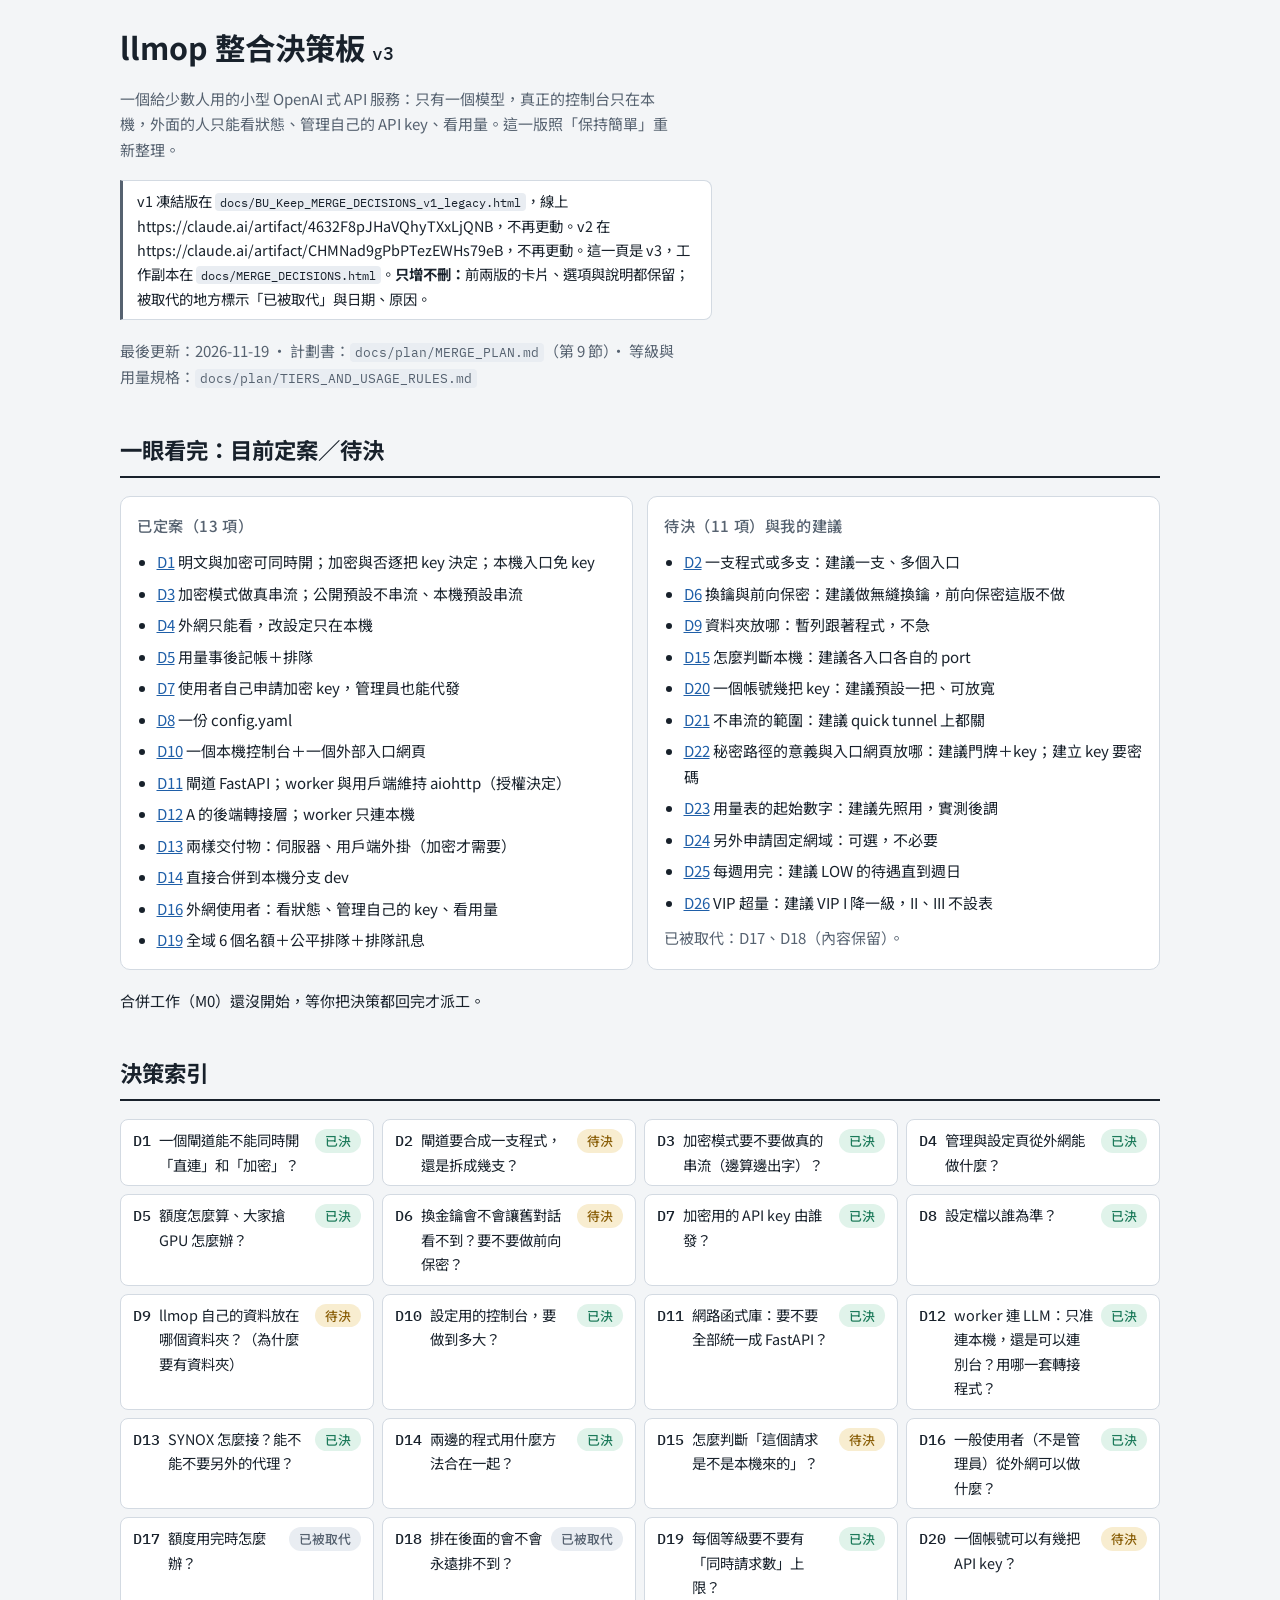
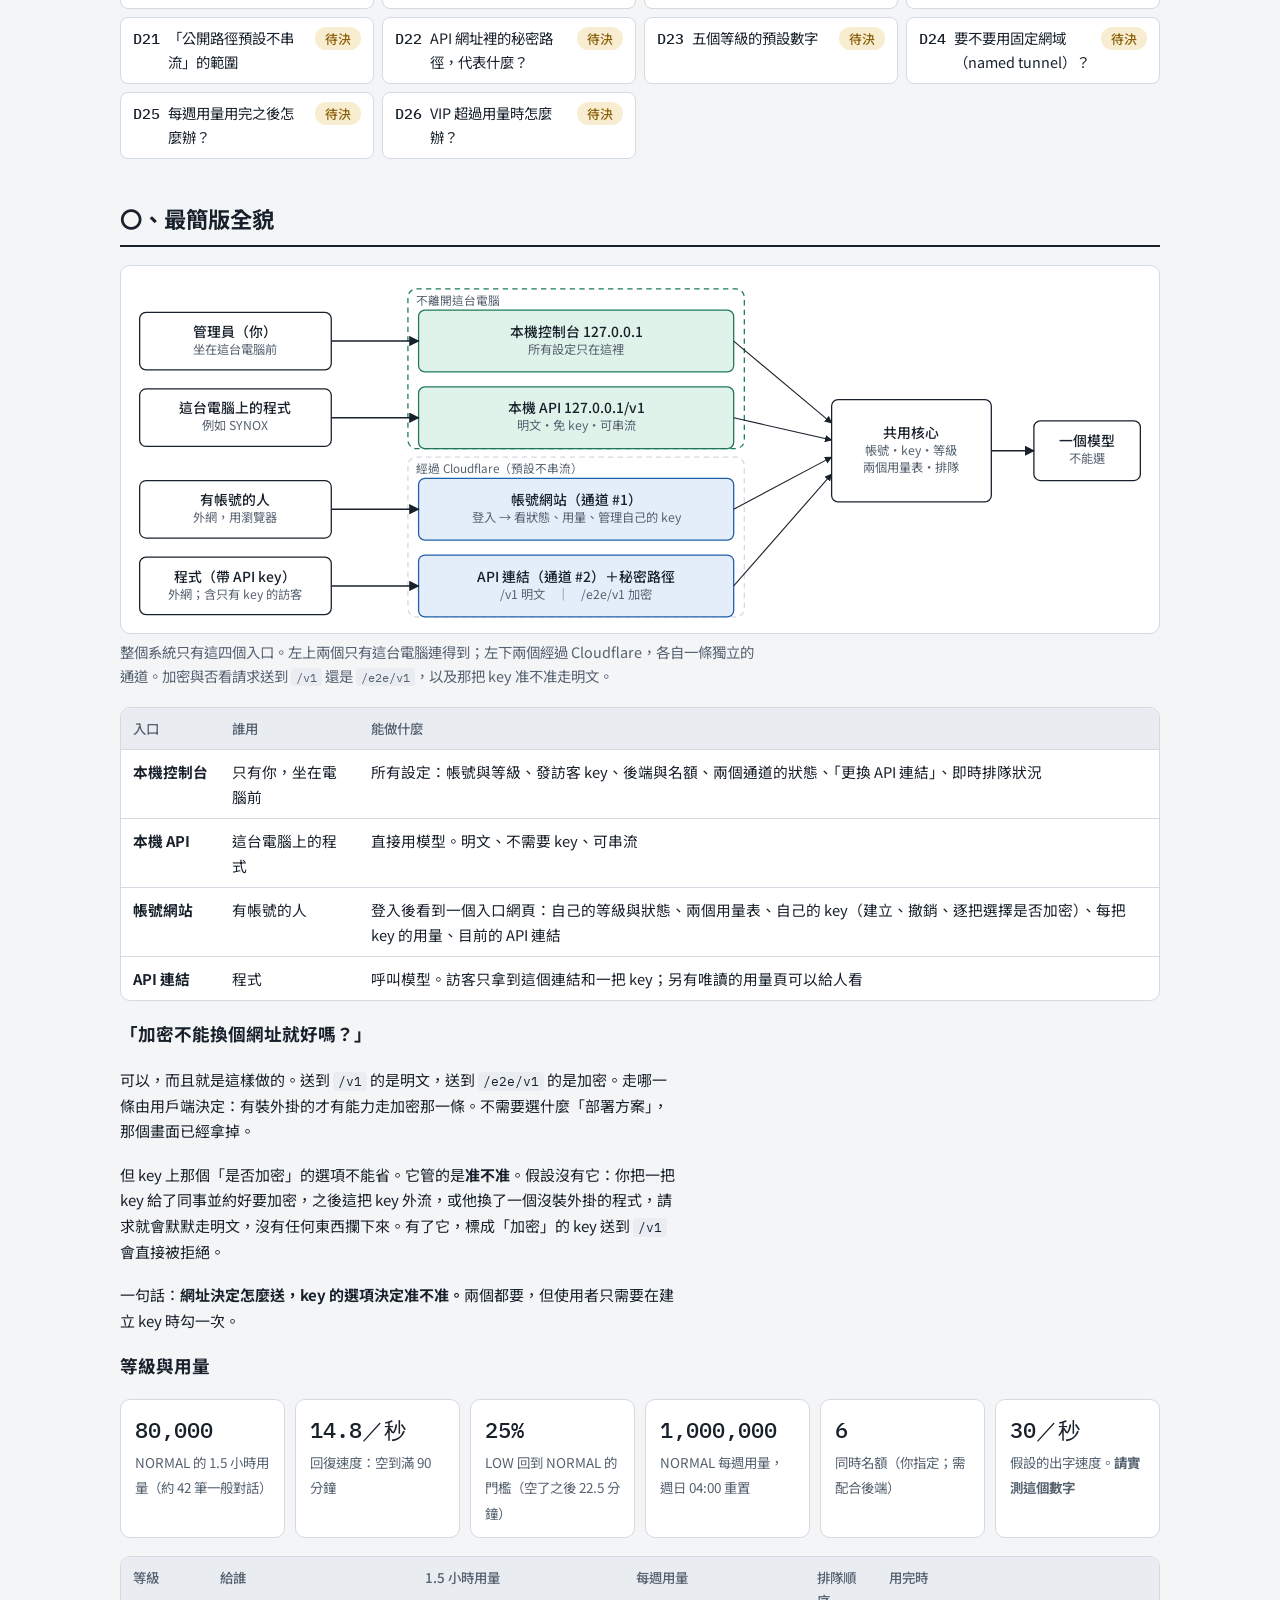
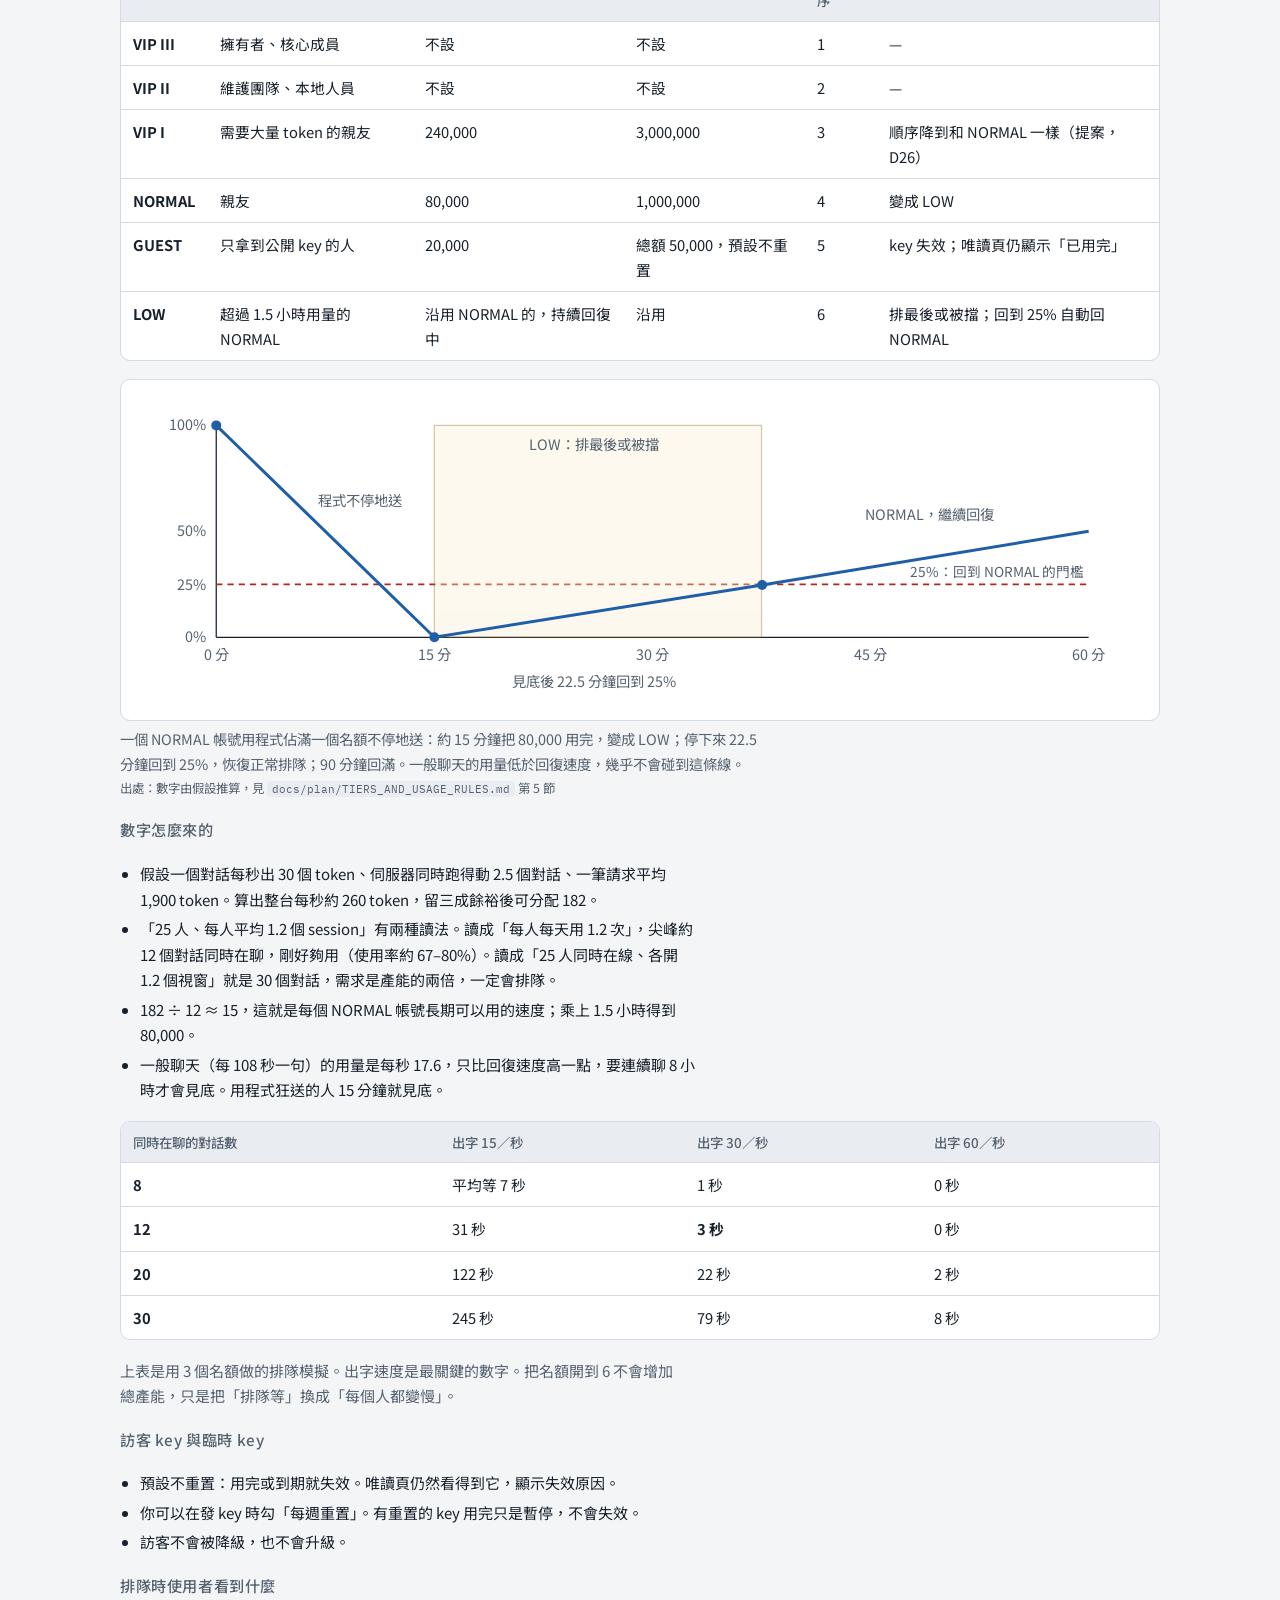
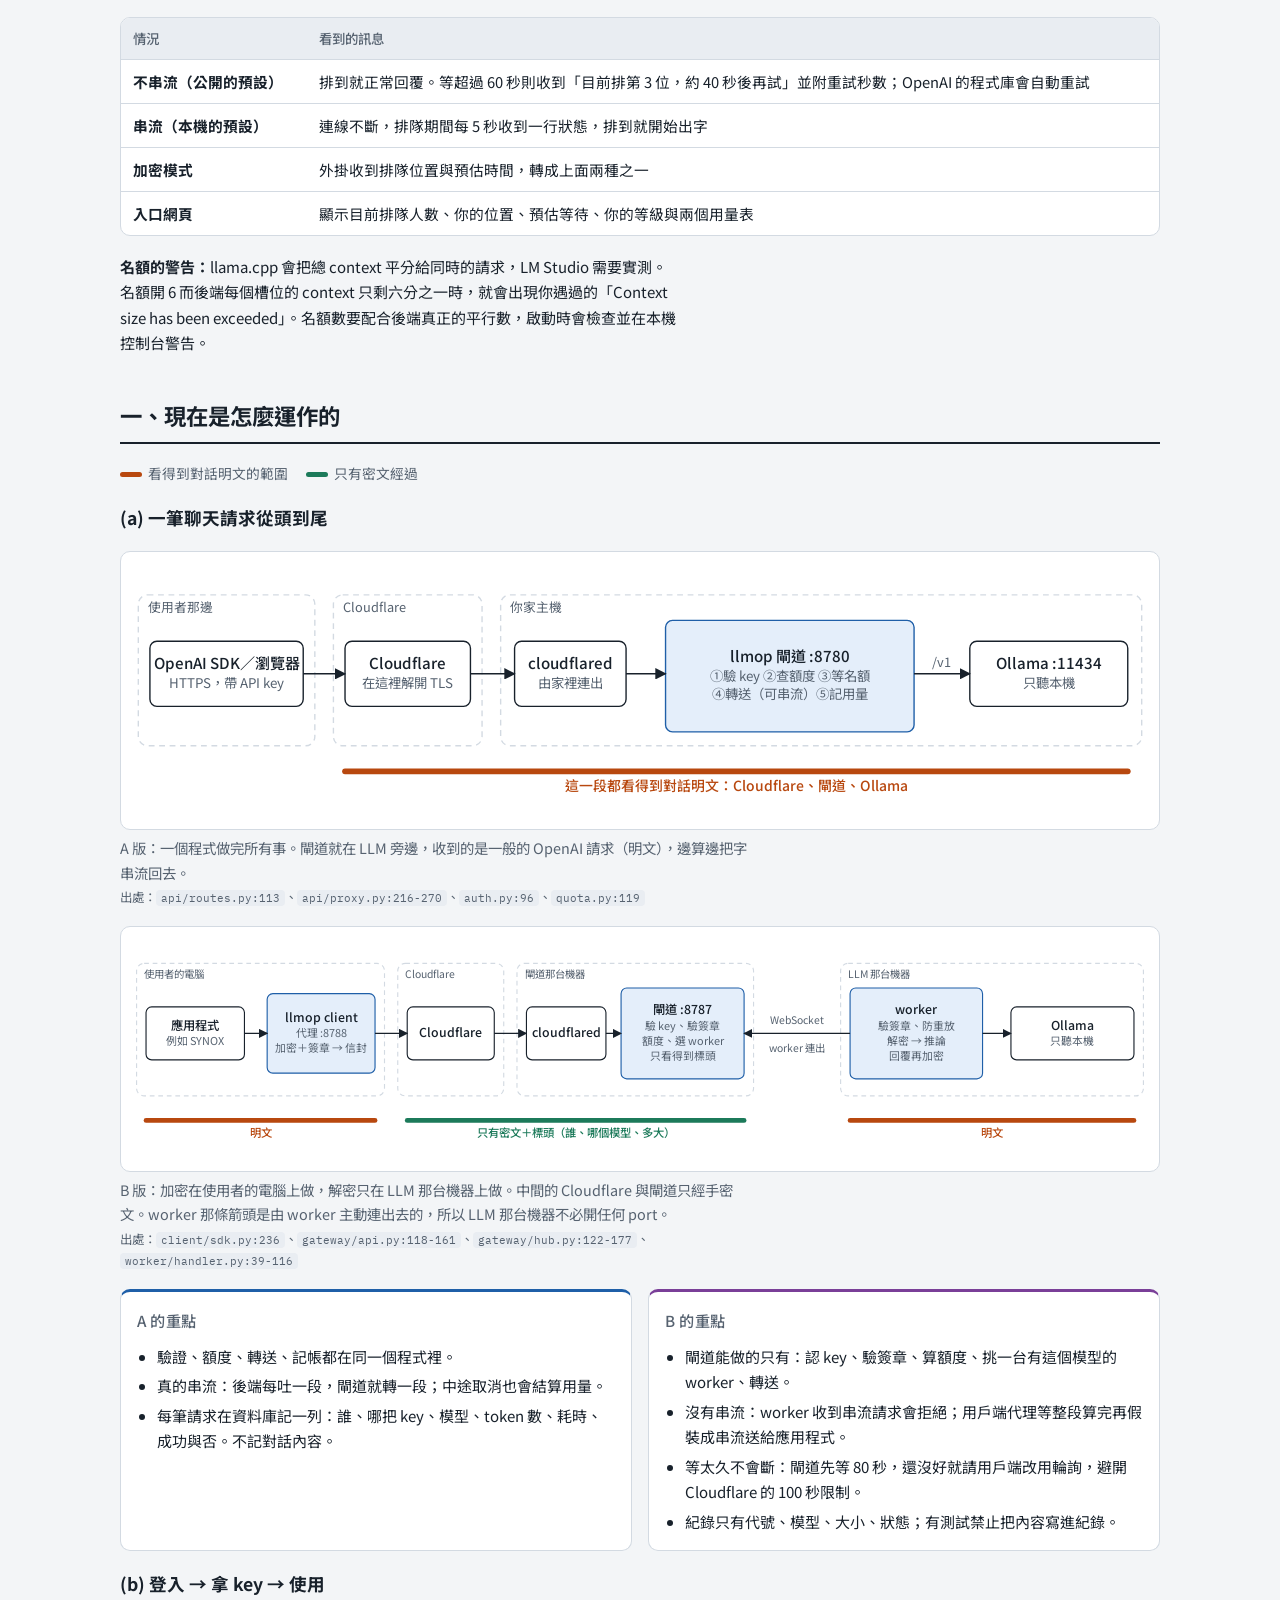
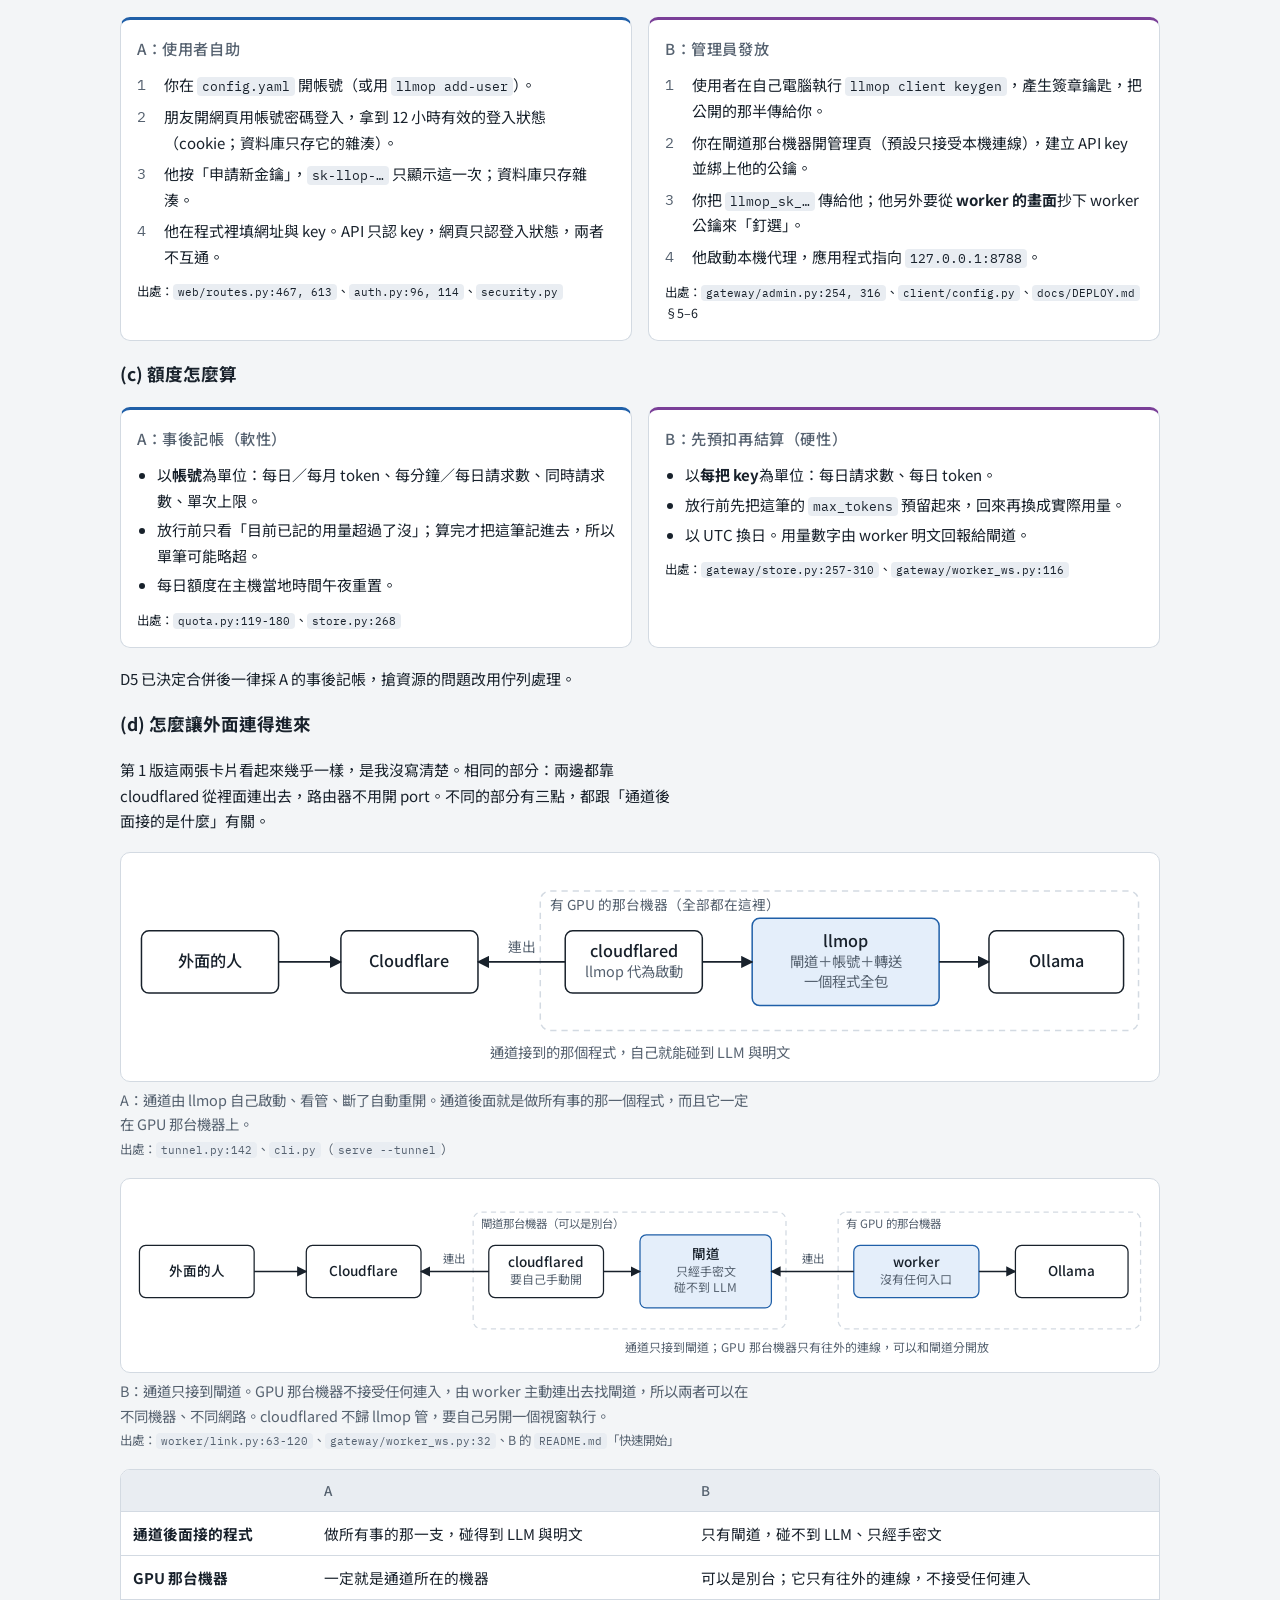
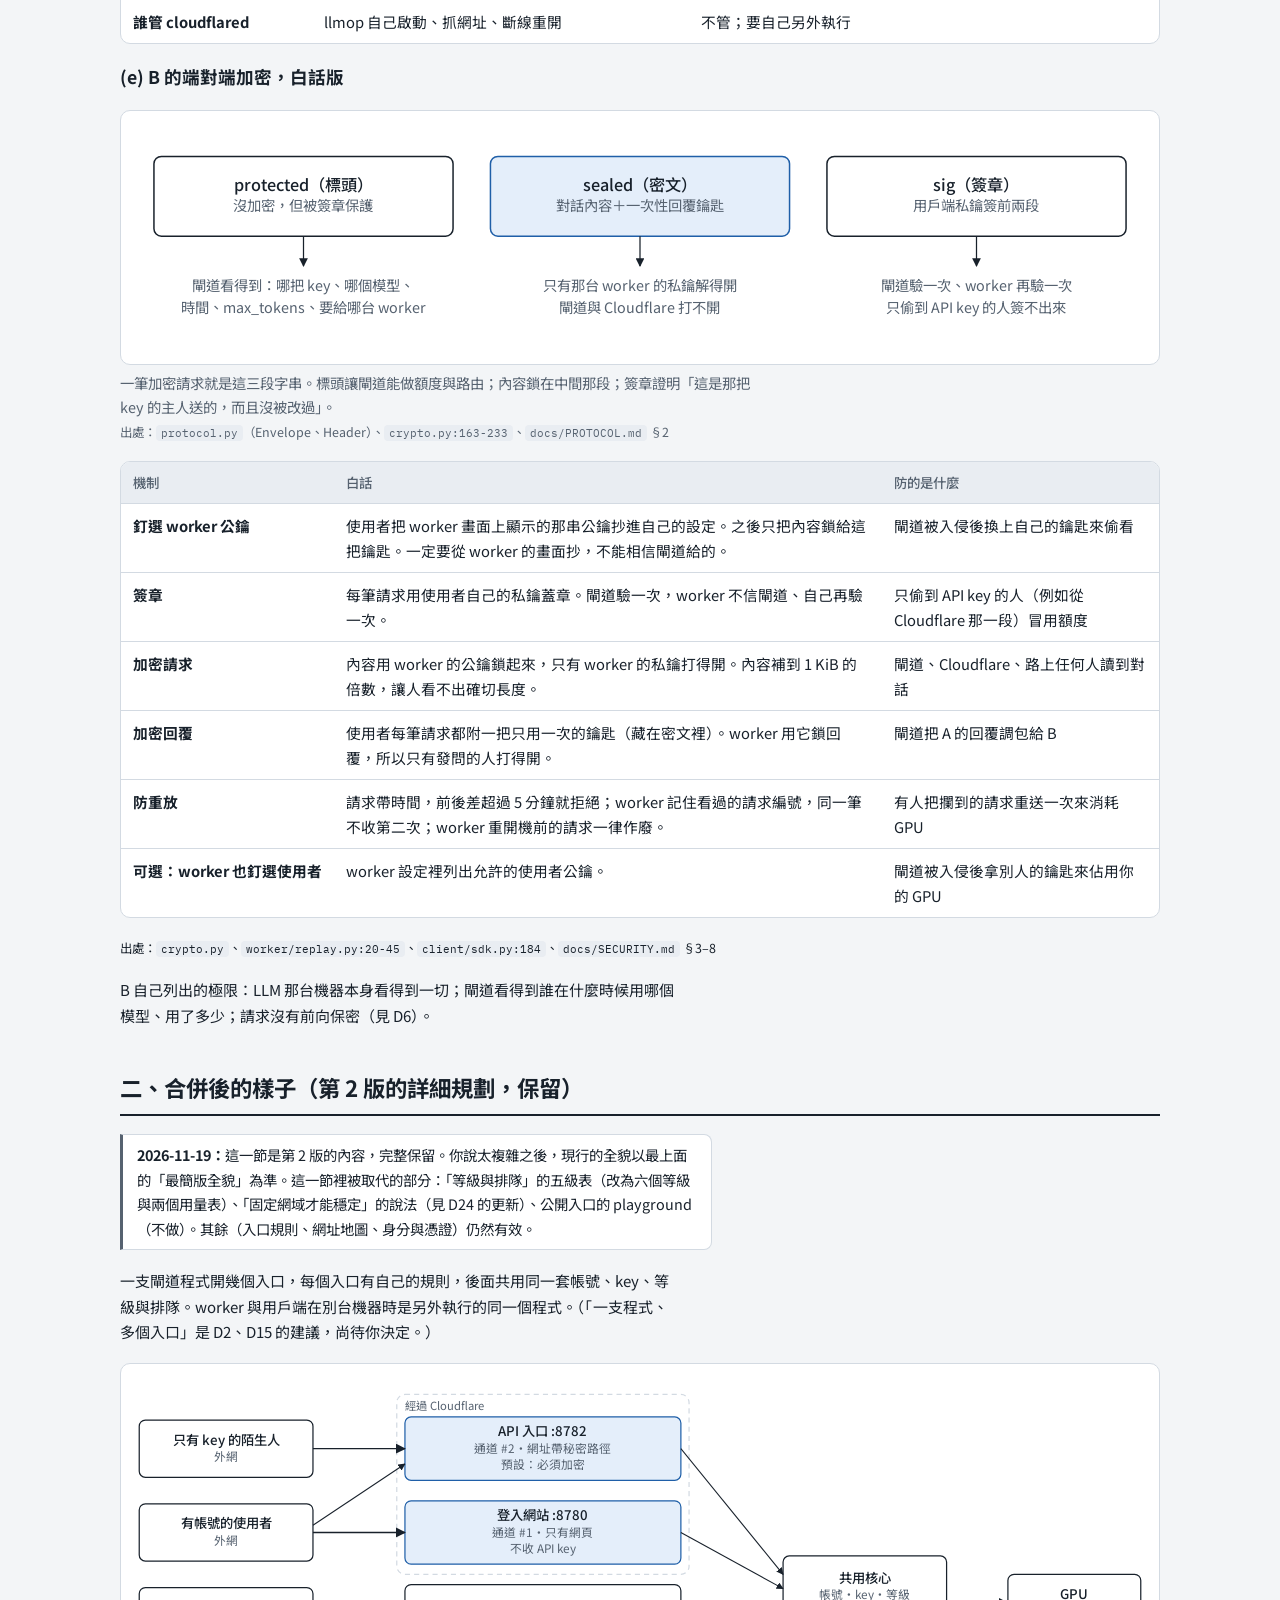
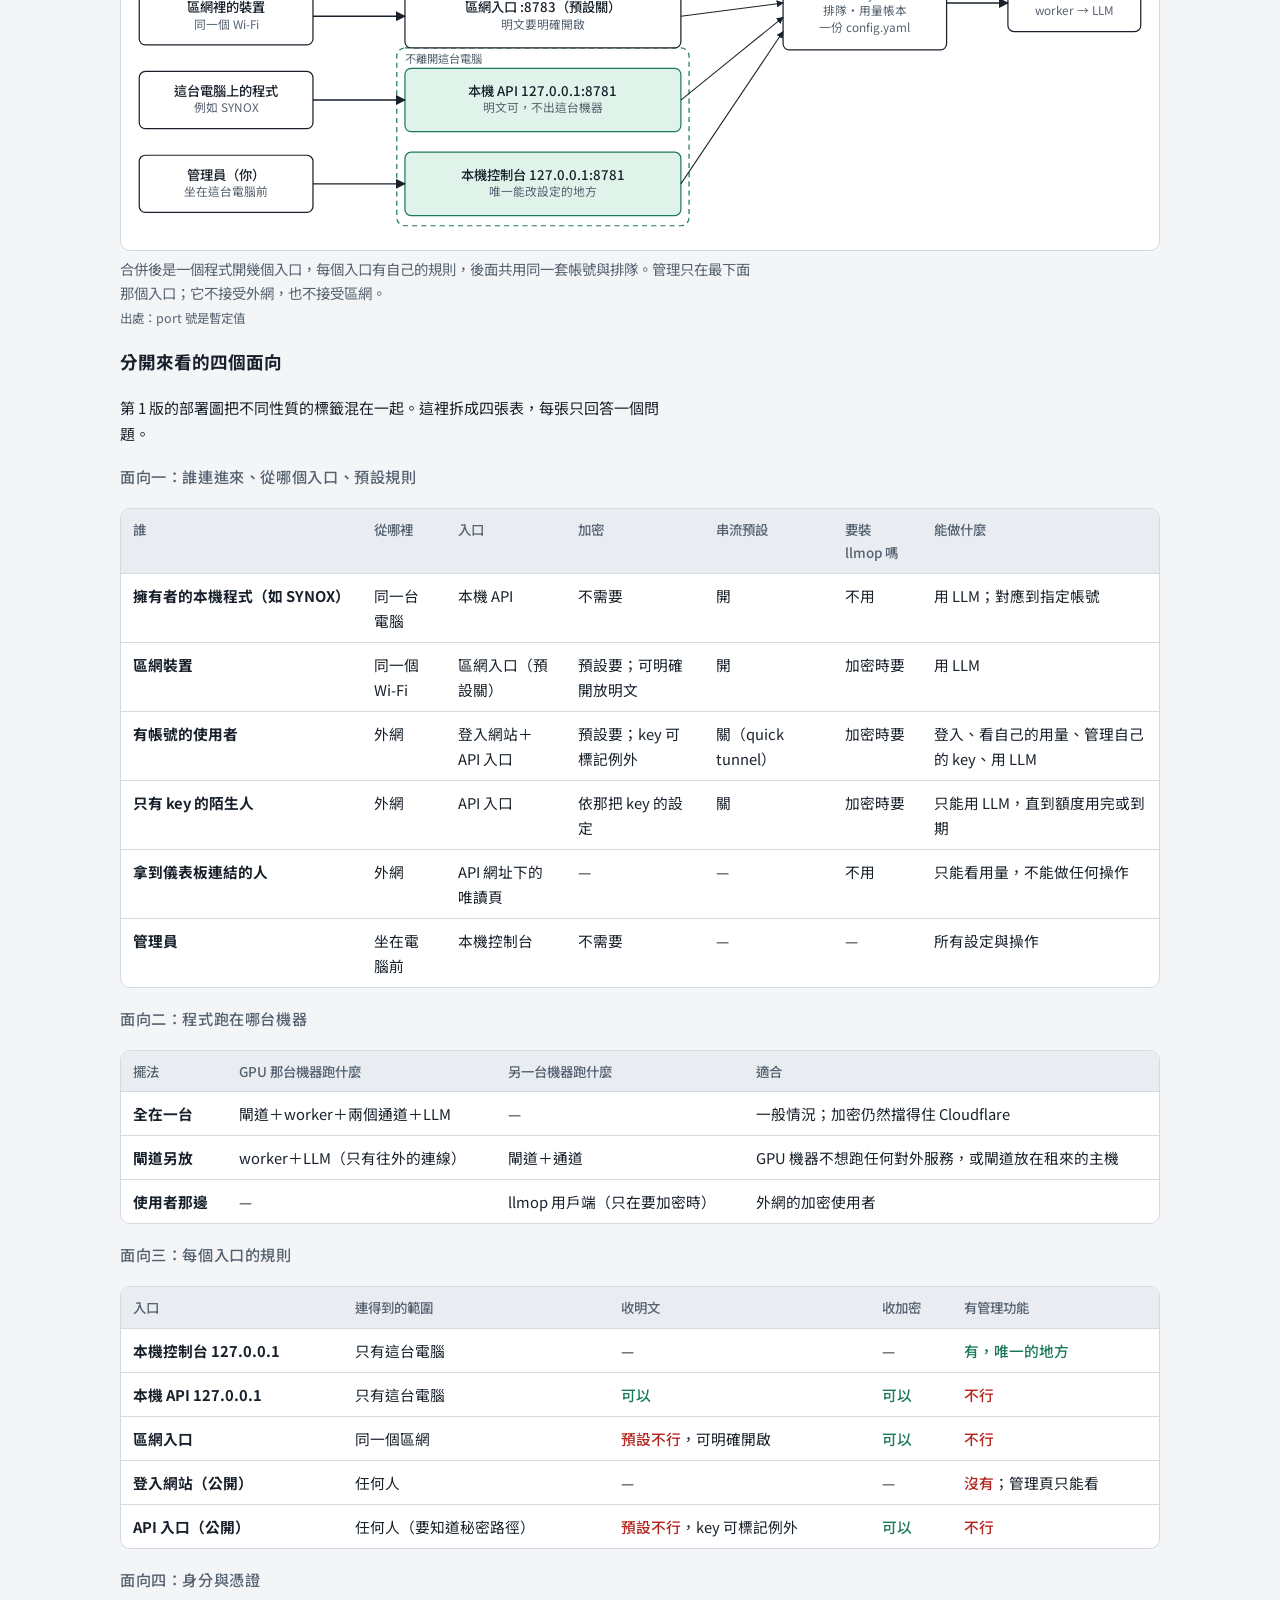
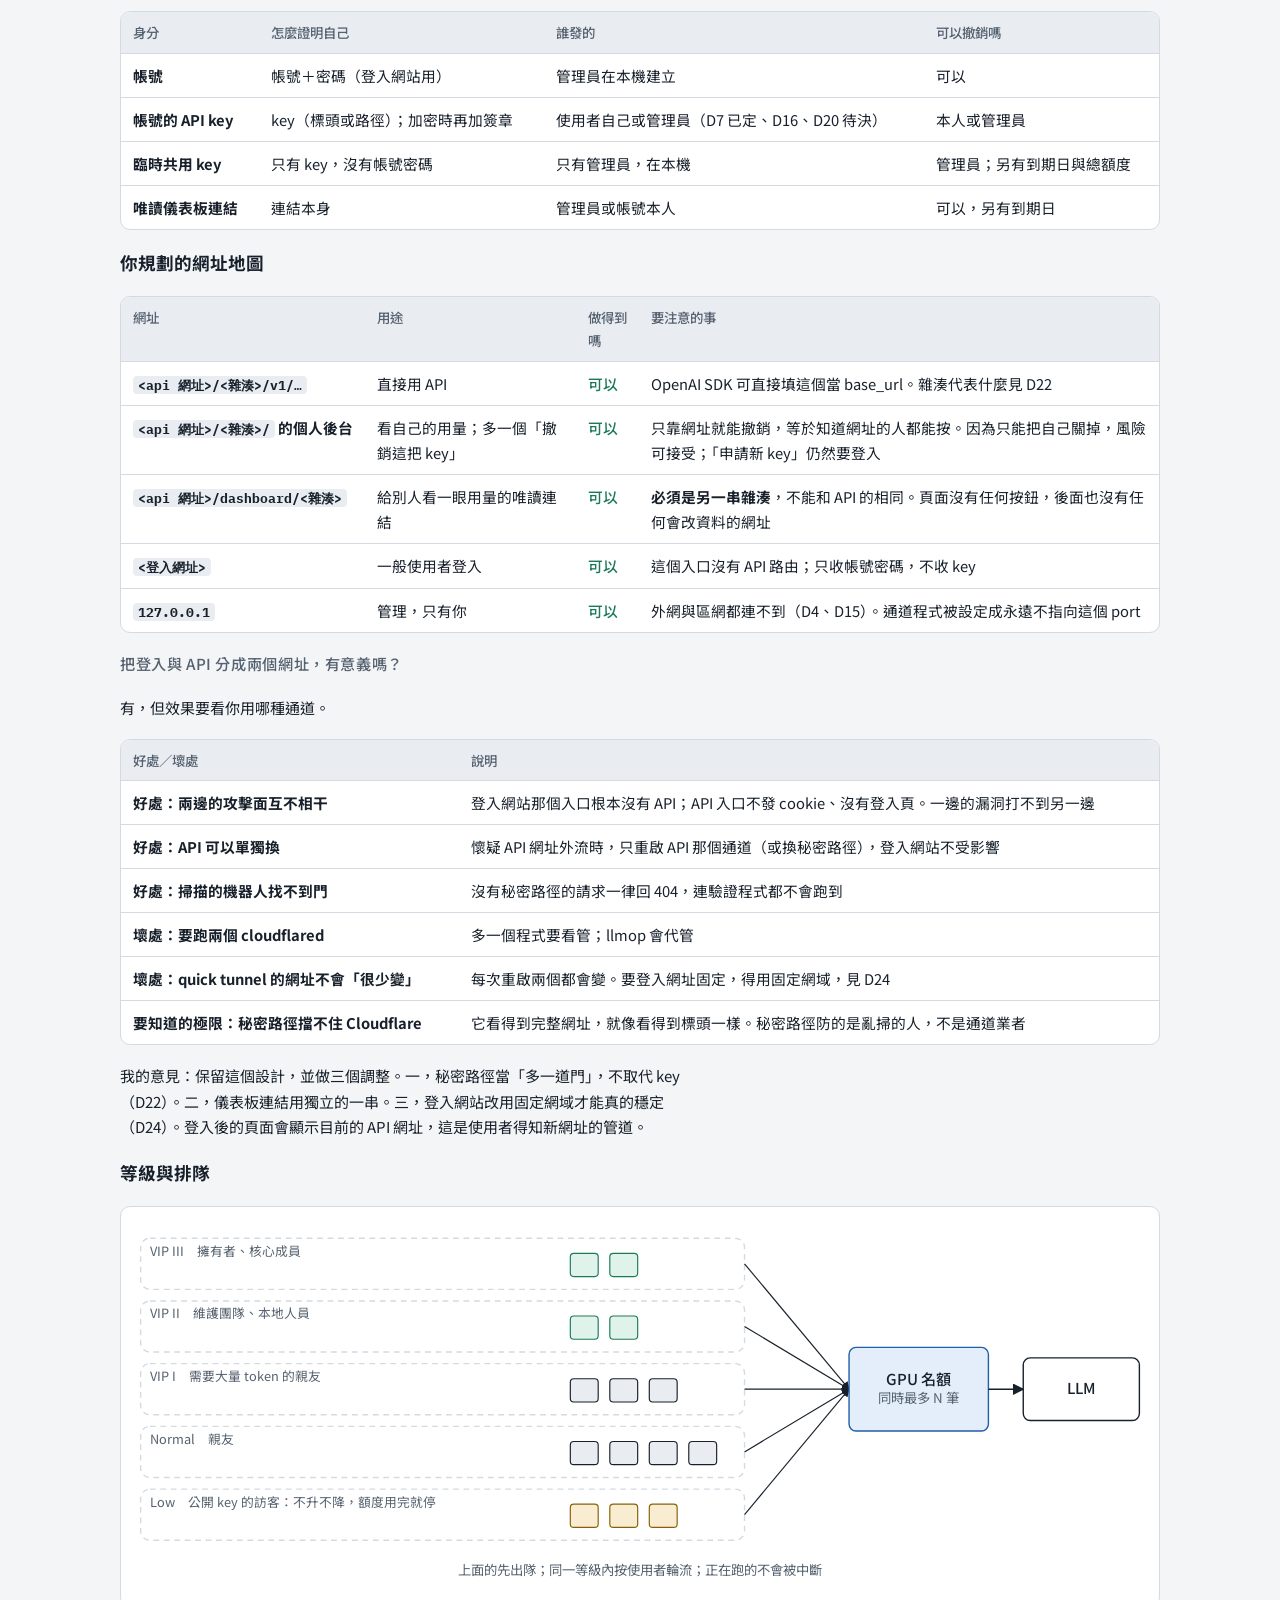
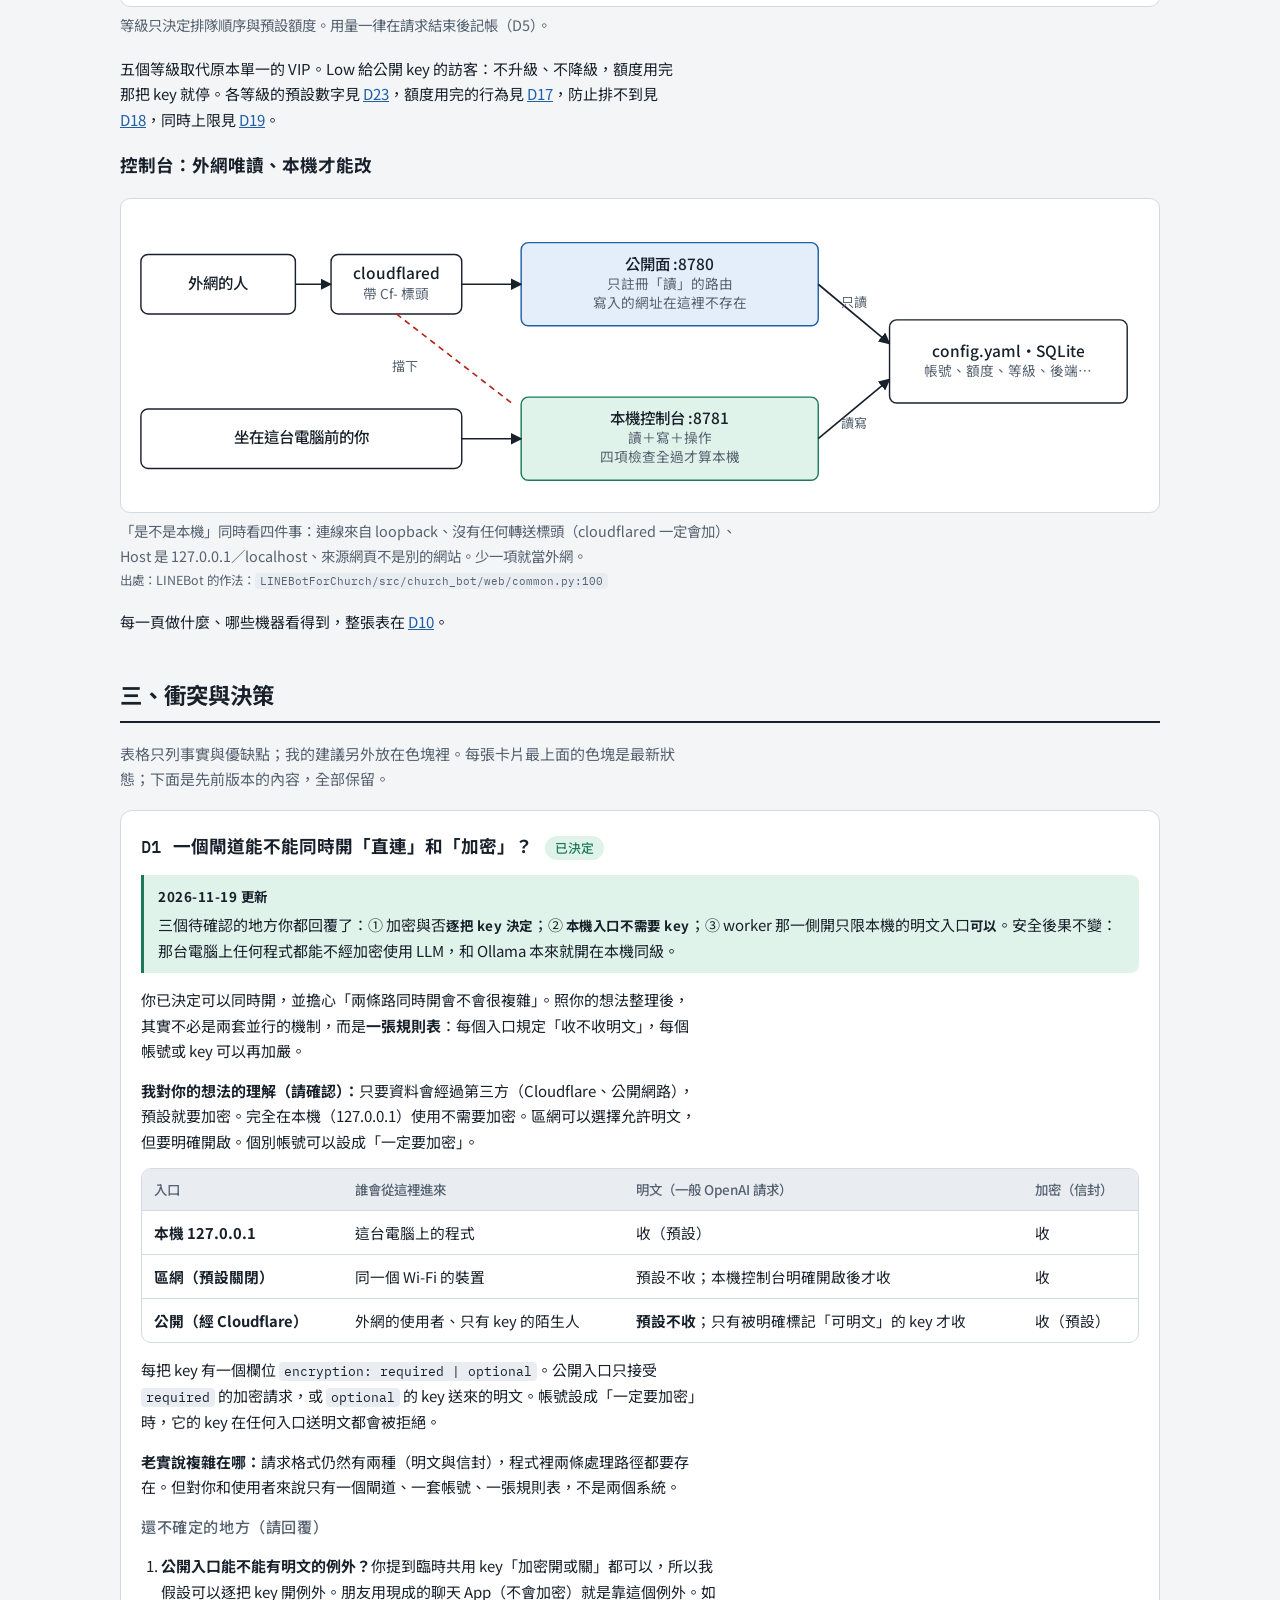
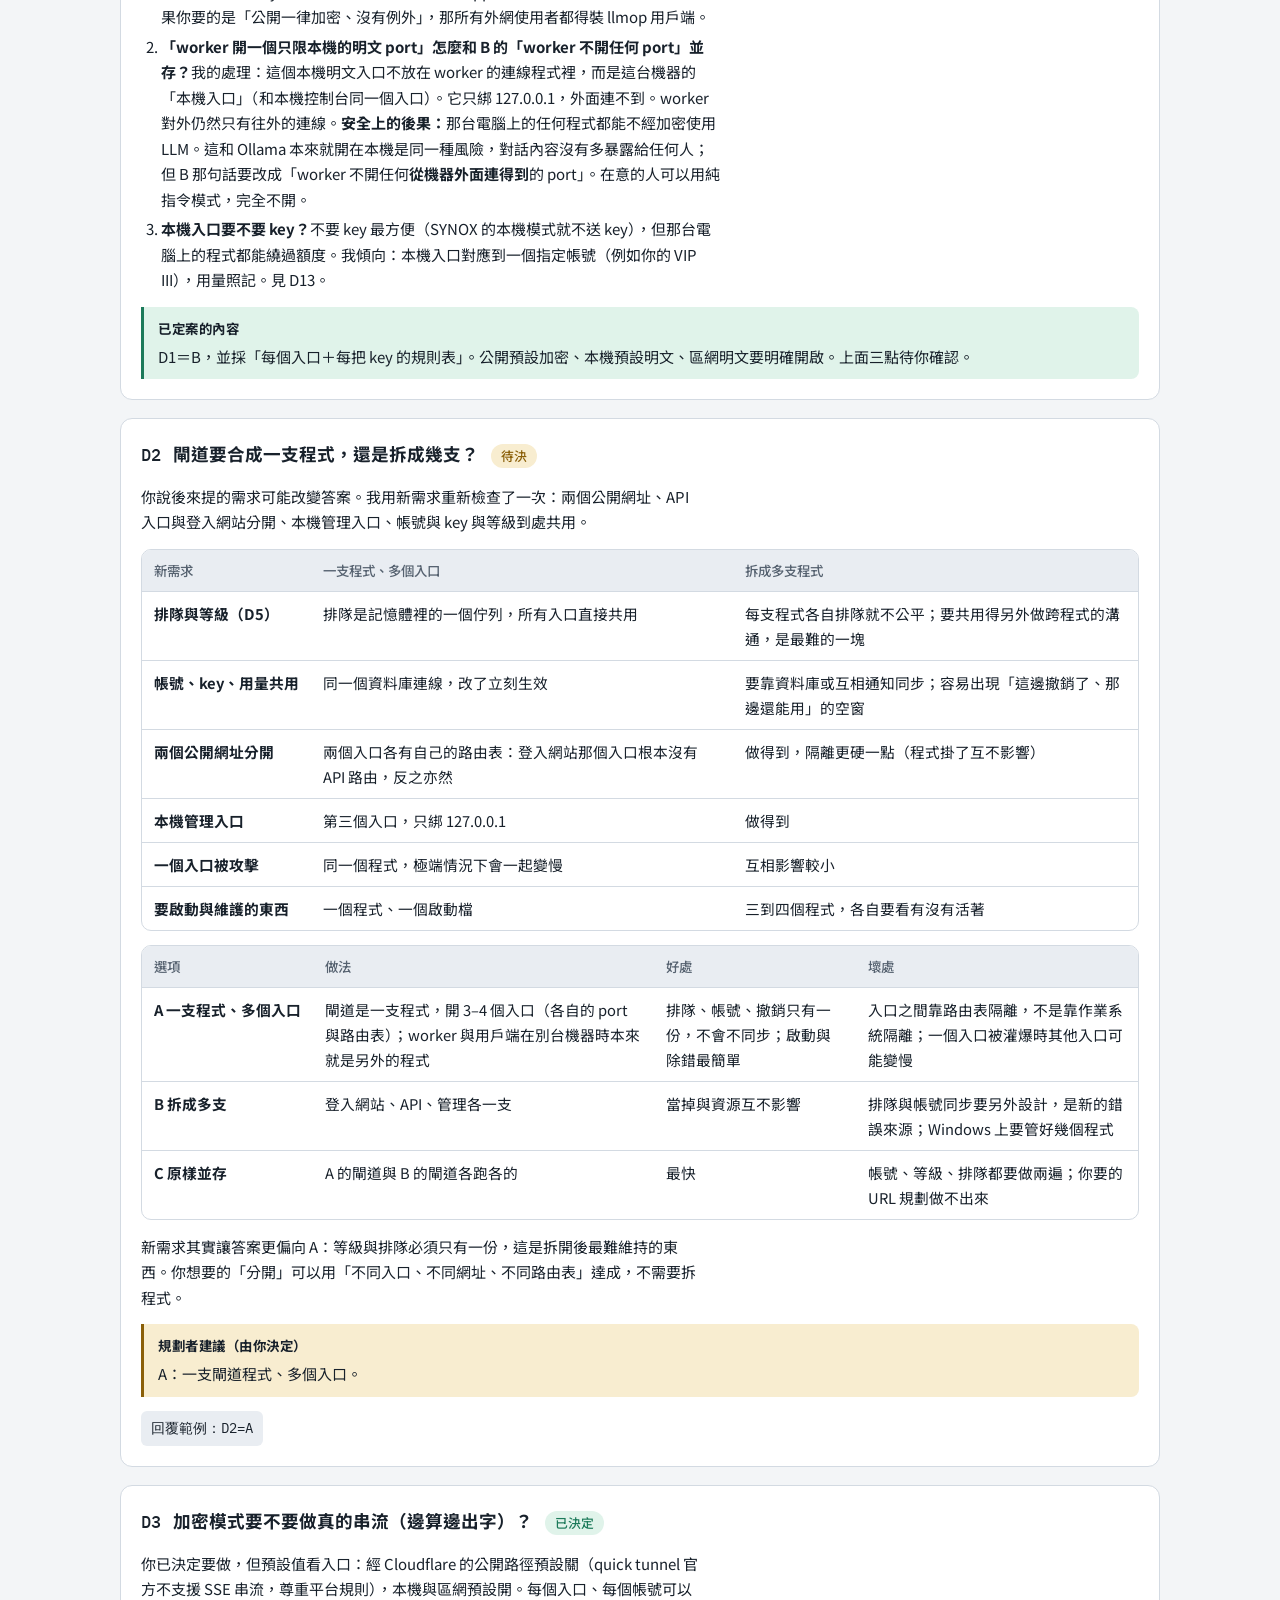
==== commit ff7d558d: "docs: v3 decision board, merge plan section 9, tier/usage rules spec; freeze tier spec as BU_Keep Co" ====
--- a/docs/MERGE_DECISIONS.html
+++ b/docs/MERGE_DECISIONS.html
@@ -1,7 +1,7 @@
 <!doctype html>
 <html lang="zh-Hant"><head><meta charset="utf-8"><meta name="viewport" content="width=device-width,initial-scale=1">
 </head><body style="margin:0">
-<title>llmop 整合決策板 v2</title>
+<title>llmop 整合決策板 v3</title>
 <meta name="claude:viewport-fit-sides" content="cover">
 <link rel="stylesheet" href="https://fonts.googleapis.com/css2?family=Noto+Sans+TC:wght@400;500;700&family=IBM+Plex+Mono:wght@400;500&display=swap">
 <style>
@@ -88,24 +88,98 @@
 @media (max-width:520px){.card{padding:14px}h1{font-size:1.5rem}}
 
 .note{border:1px solid var(--line);border-left:3px solid var(--muted);border-radius:0 8px 8px 0;padding:8px 14px;background:var(--panel);font-size:.9rem}
+
+.c-sup{color:var(--muted);background:var(--soft)}
+.rec.sup{border-left-color:var(--muted);background:var(--soft)}
+.glance{display:grid;grid-template-columns:repeat(auto-fit,minmax(280px,1fr));gap:14px}
+.glance .col ul{gap:6px}
+.big{display:grid;grid-template-columns:repeat(auto-fit,minmax(150px,1fr));gap:10px}
+.big div{background:var(--panel);border:1px solid var(--line);border-radius:10px;padding:12px 14px;min-width:0}
+.big div>b{display:block;font-family:var(--f-mono);font-size:1.35rem;font-weight:500;font-variant-numeric:tabular-nums}
+.big span{font-size:.84rem;color:var(--muted)}
+details{border:1px dashed var(--line);border-radius:8px;padding:8px 14px}
+details>summary{cursor:pointer;color:var(--muted);font-size:.9rem}
+details[open]>summary{margin-bottom:10px}
+details>*+*{margin-top:12px}
 </style>
 <div class="wrap">
 <header class="stack">
-  <h1>llmop 整合決策板 <span class="mono" style="font-size:.6em;font-weight:500">v2</span></h1>
-  <p class="lede">兩個各自做完的版本要合成一個產品。這一頁先說明兩邊現在怎麼運作，再畫出合併後的樣子，最後把每一個需要你決定的地方做成一張卡片。每張卡片都可以用一行回覆。</p>
-  <p class="note">v1 凍結版在 <code>docs/BU_Keep_MERGE_DECISIONS_v1_legacy.html</code>，線上 https://claude.ai/artifact/4632F8pJHaVQhyTXxLjQNB，不再更動。這一頁是 v2，工作副本在 <code>docs/MERGE_DECISIONS.html</code>。</p>
-  <p class="lede">最後更新：2026-11-19 ・ 完整計劃書：<code>docs/plan/MERGE_PLAN.md</code> ・ <span class="chip c-a">A</span> 單一程式的直連閘道　<span class="chip c-b">B</span> 閘道／worker／用戶端三角色的端對端加密版</p>
-  <div class="stack" style="gap:6px"><h4>v2 改了什麼</h4><ul>
-   <li>記下新決定：D1、D3、D7、D8（加上原本的 D4、D5、D14，共 7 項已決）。</li>
-   <li>D1 改寫成「每個入口＋每把 key 的規則表」，並列出三個要你確認的地方。D2、D6、D9 依你的問題重寫。</li>
-   <li>「合併後的樣子」重畫：四種入口、兩個公開網址與秘密路徑、五個等級、臨時共用 key、唯讀儀表板連結。部署方案改成分開的幾個面向。</li>
-   <li>1(d) 重畫，講清楚 A 與 B 真正的差別。</li>
-   <li>新增 D20–D24。最後加上待辦 T1 的指引。</li></ul></div>
+  <h1>llmop 整合決策板 <span class="mono" style="font-size:.6em;font-weight:500">v3</span></h1>
+  <p class="lede">一個給少數人用的小型 OpenAI 式 API 服務：只有一個模型，真正的控制台只在本機，外面的人只能看狀態、管理自己的 API key、看用量。這一版照「保持簡單」重新整理。</p>
+  <p class="note">v1 凍結版在 <code>docs/BU_Keep_MERGE_DECISIONS_v1_legacy.html</code>，線上 https://claude.ai/artifact/4632F8pJHaVQhyTXxLjQNB，不再更動。v2 在 https://claude.ai/artifact/CHMNad9gPbPTezEWHs79eB，不再更動。這一頁是 v3，工作副本在 <code>docs/MERGE_DECISIONS.html</code>。<b>只增不刪：</b>前兩版的卡片、選項與說明都保留；被取代的地方標示「已被取代」與日期、原因。</p>
+  <p class="lede">最後更新：2026-11-19 ・ 計劃書：<code>docs/plan/MERGE_PLAN.md</code>（第 9 節）・ 等級與用量規格：<code>docs/plan/TIERS_AND_USAGE_RULES.md</code></p>
 </header>
 
+<section><h2>一眼看完：目前定案／待決</h2>
+  <div class="glance">
+   <div class="col"><h4>已定案（13 項）</h4><ul>
+    <li><a href="#d1">D1</a> 明文與加密可同時開；加密與否逐把 key 決定；本機入口免 key</li>
+    <li><a href="#d3">D3</a> 加密模式做真串流；公開預設不串流、本機預設串流</li>
+    <li><a href="#d4">D4</a> 外網只能看，改設定只在本機</li>
+    <li><a href="#d5">D5</a> 用量事後記帳＋排隊</li>
+    <li><a href="#d7">D7</a> 使用者自己申請加密 key，管理員也能代發</li>
+    <li><a href="#d8">D8</a> 一份 config.yaml</li>
+    <li><a href="#d10">D10</a> 一個本機控制台＋一個外部入口網頁</li>
+    <li><a href="#d11">D11</a> 閘道 FastAPI；worker 與用戶端維持 aiohttp（授權決定）</li>
+    <li><a href="#d12">D12</a> A 的後端轉接層；worker 只連本機</li>
+    <li><a href="#d13">D13</a> 兩樣交付物：伺服器、用戶端外掛（加密才需要）</li>
+    <li><a href="#d14">D14</a> 直接合併到本機分支 dev</li>
+    <li><a href="#d16">D16</a> 外網使用者：看狀態、管理自己的 key、看用量</li>
+    <li><a href="#d19">D19</a> 全域 6 個名額＋公平排隊＋排隊訊息</li></ul></div>
+   <div class="col"><h4>待決（11 項）與我的建議</h4><ul>
+    <li><a href="#d2">D2</a> 一支程式或多支：建議一支、多個入口</li>
+    <li><a href="#d6">D6</a> 換鑰與前向保密：建議做無縫換鑰，前向保密這版不做</li>
+    <li><a href="#d9">D9</a> 資料夾放哪：暫列跟著程式，不急</li>
+    <li><a href="#d15">D15</a> 怎麼判斷本機：建議各入口各自的 port</li>
+    <li><a href="#d20">D20</a> 一個帳號幾把 key：建議預設一把、可放寬</li>
+    <li><a href="#d21">D21</a> 不串流的範圍：建議 quick tunnel 上都關</li>
+    <li><a href="#d22">D22</a> 秘密路徑的意義與入口網頁放哪：建議門牌＋key；建立 key 要密碼</li>
+    <li><a href="#d23">D23</a> 用量表的起始數字：建議先照用，實測後調</li>
+    <li><a href="#d24">D24</a> 另外申請固定網域：可選，不必要</li>
+    <li><a href="#d25">D25</a> 每週用完：建議 LOW 的待遇直到週日</li>
+    <li><a href="#d26">D26</a> VIP 超量：建議 VIP I 降一級，II、III 不設表</li></ul>
+    <p class="lede">已被取代：D17、D18（內容保留）。</p></div>
+  </div>
+  <p>合併工作（M0）還沒開始，等你把決策都回完才派工。</p>
+</section>
+
 <section><h2>決策索引</h2>
-  <p class="lede">已決 7 項，待決 17 項。</p>
-  <nav class="index" aria-label="決策索引"><a href="#d1"><b>D1</b><span class="t">一個閘道能不能同時開「直連」和「加密」？</span><span class="chip c-ok">已決</span></a><a href="#d2"><b>D2</b><span class="t">閘道要合成一支程式，還是拆成幾支？</span><span class="chip c-pend">待決</span></a><a href="#d3"><b>D3</b><span class="t">加密模式要不要做真的串流（邊算邊出字）？</span><span class="chip c-ok">已決</span></a><a href="#d4"><b>D4</b><span class="t">管理與設定頁從外網能做什麼？</span><span class="chip c-ok">已決</span></a><a href="#d5"><b>D5</b><span class="t">額度怎麼算、大家搶 GPU 怎麼辦？</span><span class="chip c-ok">已決</span></a><a href="#d6"><b>D6</b><span class="t">換金鑰會不會讓舊對話看不到？要不要做前向保密？</span><span class="chip c-pend">待決</span></a><a href="#d7"><b>D7</b><span class="t">加密用的 API key 由誰發？</span><span class="chip c-ok">已決</span></a><a href="#d8"><b>D8</b><span class="t">設定檔以誰為準？</span><span class="chip c-ok">已決</span></a><a href="#d9"><b>D9</b><span class="t">llmop 自己的資料放在哪個資料夾？（為什麼要有資料夾）</span><span class="chip c-pend">待決</span></a><a href="#d10"><b>D10</b><span class="t">設定用的控制台，要做到多大？</span><span class="chip c-pend">待決</span></a><a href="#d11"><b>D11</b><span class="t">網路函式庫：要不要全部統一成 FastAPI？</span><span class="chip c-pend">待決</span></a><a href="#d12"><b>D12</b><span class="t">worker 連 LLM：只准連本機，還是可以連別台？用哪一套轉接程式？</span><span class="chip c-pend">待決</span></a><a href="#d13"><b>D13</b><span class="t">SYNOX 怎麼接？能不能不要另外的代理？</span><span class="chip c-pend">待決</span></a><a href="#d14"><b>D14</b><span class="t">兩邊的程式用什麼方法合在一起？</span><span class="chip c-ok">已決</span></a><a href="#d15"><b>D15</b><span class="t">怎麼判斷「這個請求是不是本機來的」？</span><span class="chip c-pend">待決</span></a><a href="#d16"><b>D16</b><span class="t">一般使用者（不是管理員）從外網可以做什麼？</span><span class="chip c-pend">待決</span></a><a href="#d17"><b>D17</b><span class="t">額度用完時怎麼辦？</span><span class="chip c-pend">待決</span></a><a href="#d18"><b>D18</b><span class="t">排在後面的會不會永遠排不到？</span><span class="chip c-pend">待決</span></a><a href="#d19"><b>D19</b><span class="t">每個等級要不要有「同時請求數」上限？</span><span class="chip c-pend">待決</span></a><a href="#d20"><b>D20</b><span class="t">一個帳號可以有幾把 API key？</span><span class="chip c-pend">待決</span></a><a href="#d21"><b>D21</b><span class="t">「公開路徑預設不串流」的範圍</span><span class="chip c-pend">待決</span></a><a href="#d22"><b>D22</b><span class="t">API 網址裡的秘密路徑，代表什麼？</span><span class="chip c-pend">待決</span></a><a href="#d23"><b>D23</b><span class="t">五個等級的預設數字</span><span class="chip c-pend">待決</span></a><a href="#d24"><b>D24</b><span class="t">要不要用固定網域（named tunnel）？</span><span class="chip c-pend">待決</span></a></nav>
+  <nav class="index" aria-label="決策索引"><a href="#d1"><b>D1</b><span class="t">一個閘道能不能同時開「直連」和「加密」？</span><span class="chip c-ok">已決</span></a><a href="#d2"><b>D2</b><span class="t">閘道要合成一支程式，還是拆成幾支？</span><span class="chip c-pend">待決</span></a><a href="#d3"><b>D3</b><span class="t">加密模式要不要做真的串流（邊算邊出字）？</span><span class="chip c-ok">已決</span></a><a href="#d4"><b>D4</b><span class="t">管理與設定頁從外網能做什麼？</span><span class="chip c-ok">已決</span></a><a href="#d5"><b>D5</b><span class="t">額度怎麼算、大家搶 GPU 怎麼辦？</span><span class="chip c-ok">已決</span></a><a href="#d6"><b>D6</b><span class="t">換金鑰會不會讓舊對話看不到？要不要做前向保密？</span><span class="chip c-pend">待決</span></a><a href="#d7"><b>D7</b><span class="t">加密用的 API key 由誰發？</span><span class="chip c-ok">已決</span></a><a href="#d8"><b>D8</b><span class="t">設定檔以誰為準？</span><span class="chip c-ok">已決</span></a><a href="#d9"><b>D9</b><span class="t">llmop 自己的資料放在哪個資料夾？（為什麼要有資料夾）</span><span class="chip c-pend">待決</span></a><a href="#d10"><b>D10</b><span class="t">設定用的控制台，要做到多大？</span><span class="chip c-ok">已決</span></a><a href="#d11"><b>D11</b><span class="t">網路函式庫：要不要全部統一成 FastAPI？</span><span class="chip c-ok">已決</span></a><a href="#d12"><b>D12</b><span class="t">worker 連 LLM：只准連本機，還是可以連別台？用哪一套轉接程式？</span><span class="chip c-ok">已決</span></a><a href="#d13"><b>D13</b><span class="t">SYNOX 怎麼接？能不能不要另外的代理？</span><span class="chip c-ok">已決</span></a><a href="#d14"><b>D14</b><span class="t">兩邊的程式用什麼方法合在一起？</span><span class="chip c-ok">已決</span></a><a href="#d15"><b>D15</b><span class="t">怎麼判斷「這個請求是不是本機來的」？</span><span class="chip c-pend">待決</span></a><a href="#d16"><b>D16</b><span class="t">一般使用者（不是管理員）從外網可以做什麼？</span><span class="chip c-ok">已決</span></a><a href="#d17"><b>D17</b><span class="t">額度用完時怎麼辦？</span><span class="chip c-sup">已被取代</span></a><a href="#d18"><b>D18</b><span class="t">排在後面的會不會永遠排不到？</span><span class="chip c-sup">已被取代</span></a><a href="#d19"><b>D19</b><span class="t">每個等級要不要有「同時請求數」上限？</span><span class="chip c-ok">已決</span></a><a href="#d20"><b>D20</b><span class="t">一個帳號可以有幾把 API key？</span><span class="chip c-pend">待決</span></a><a href="#d21"><b>D21</b><span class="t">「公開路徑預設不串流」的範圍</span><span class="chip c-pend">待決</span></a><a href="#d22"><b>D22</b><span class="t">API 網址裡的秘密路徑，代表什麼？</span><span class="chip c-pend">待決</span></a><a href="#d23"><b>D23</b><span class="t">五個等級的預設數字</span><span class="chip c-pend">待決</span></a><a href="#d24"><b>D24</b><span class="t">要不要用固定網域（named tunnel）？</span><span class="chip c-pend">待決</span></a><a href="#d25"><b>D25</b><span class="t">每週用量用完之後怎麼辦？</span><span class="chip c-pend">待決</span></a><a href="#d26"><b>D26</b><span class="t">VIP 超過用量時怎麼辦？</span><span class="chip c-pend">待決</span></a></nav>
+</section>
+
+<section><h2>〇、最簡版全貌</h2>
+  <figure><div class="scroll"><svg viewBox="0 0 960 330" style="min-width:680px" role="img" aria-label="最簡版全貌"><defs><marker id="m1" viewBox="0 0 10 10" refX="9" refY="5" markerWidth="7" markerHeight="7" orient="auto-start-reverse"><path d="M0 0L10 5L0 10z" class="ah"/></marker><marker id="m1s" viewBox="0 0 10 10" refX="1" refY="5" markerWidth="7" markerHeight="7" orient="auto"><path d="M10 0L0 5L10 10z" class="ah"/></marker></defs><rect class="z in" x="262" y="14" width="316" height="150" rx="8"/><text class="tz" x="270" y="29">不離開這台電腦</text><rect class="z" x="262" y="172" width="316" height="150" rx="8"/><text class="tz" x="270" y="187">經過 Cloudflare（預設不串流）</text><rect class="n" x="10" y="36" width="180" height="54" rx="6"/><text class="t" x="100.0" y="59" text-anchor="middle">管理員（你）</text><text class="ts" x="100.0" y="75" text-anchor="middle">坐在這台電腦前</text><rect class="n" x="10" y="108" width="180" height="54" rx="6"/><text class="t" x="100.0" y="131" text-anchor="middle">這台電腦上的程式</text><text class="ts" x="100.0" y="147" text-anchor="middle">例如 SYNOX</text><rect class="n" x="10" y="194" width="180" height="54" rx="6"/><text class="t" x="100.0" y="217" text-anchor="middle">有帳號的人</text><text class="ts" x="100.0" y="233" text-anchor="middle">外網，用瀏覽器</text><rect class="n" x="10" y="266" width="180" height="54" rx="6"/><text class="t" x="100.0" y="289" text-anchor="middle">程式（帶 API key）</text><text class="ts" x="100.0" y="305" text-anchor="middle">外網；含只有 key 的訪客</text><rect class="n ok" x="272" y="34" width="296" height="58" rx="6"/><text class="t" x="420.0" y="59" text-anchor="middle">本機控制台 127.0.0.1</text><text class="ts" x="420.0" y="75" text-anchor="middle">所有設定只在這裡</text><rect class="n ok" x="272" y="106" width="296" height="58" rx="6"/><text class="t" x="420.0" y="131" text-anchor="middle">本機 API 127.0.0.1/v1</text><text class="ts" x="420.0" y="147" text-anchor="middle">明文・免 key・可串流</text><rect class="n hi" x="272" y="192" width="296" height="58" rx="6"/><text class="t" x="420.0" y="217" text-anchor="middle">帳號網站（通道 #1）</text><text class="ts" x="420.0" y="233" text-anchor="middle">登入 → 看狀態、用量、管理自己的 key</text><rect class="n hi" x="272" y="264" width="296" height="58" rx="6"/><text class="t" x="420.0" y="289" text-anchor="middle">API 連結（通道 #2）＋秘密路徑</text><text class="ts" x="420.0" y="305" text-anchor="middle">/v1 明文　｜　/e2e/v1 加密</text><line class="a" x1="190" y1="63" x2="272" y2="63" marker-end="url(#m1)"/><line class="a thin" x1="568" y1="63" x2="660" y2="140" marker-end="url(#m1)"/><line class="a" x1="190" y1="135" x2="272" y2="135" marker-end="url(#m1)"/><line class="a thin" x1="568" y1="135" x2="660" y2="156" marker-end="url(#m1)"/><line class="a" x1="190" y1="221" x2="272" y2="221" marker-end="url(#m1)"/><line class="a thin" x1="568" y1="221" x2="660" y2="172" marker-end="url(#m1)"/><line class="a" x1="190" y1="293" x2="272" y2="293" marker-end="url(#m1)"/><line class="a thin" x1="568" y1="293" x2="660" y2="188" marker-end="url(#m1)"/><rect class="n" x="660" y="118" width="150" height="96" rx="6"/><text class="t" x="735.0" y="154" text-anchor="middle">共用核心</text><text class="ts" x="735.0" y="170" text-anchor="middle">帳號・key・等級</text><text class="ts" x="735.0" y="186" text-anchor="middle">兩個用量表・排隊</text><rect class="n" x="850" y="138" width="100" height="56" rx="6"/><text class="t" x="900.0" y="162" text-anchor="middle">一個模型</text><text class="ts" x="900.0" y="178" text-anchor="middle">不能選</text><line class="a" x1="810" y1="166" x2="850" y2="166" marker-end="url(#m1)"/></svg></div><figcaption>整個系統只有這四個入口。左上兩個只有這台電腦連得到；左下兩個經過 Cloudflare，各自一條獨立的通道。加密與否看請求送到 <code>/v1</code> 還是 <code>/e2e/v1</code>，以及那把 key 准不准走明文。</figcaption></figure>
+  <div class="tbl"><table><thead><tr><th>入口</th><th>誰用</th><th>能做什麼</th></tr></thead><tbody><tr><td class="opt">本機控制台</td><td>只有你，坐在電腦前</td><td>所有設定：帳號與等級、發訪客 key、後端與名額、兩個通道的狀態、「更換 API 連結」、即時排隊狀況</td></tr><tr><td class="opt">本機 API</td><td>這台電腦上的程式</td><td>直接用模型。明文、不需要 key、可串流</td></tr><tr><td class="opt">帳號網站</td><td>有帳號的人</td><td>登入後看到一個入口網頁：自己的等級與狀態、兩個用量表、自己的 key（建立、撤銷、逐把選擇是否加密）、每把 key 的用量、目前的 API 連結</td></tr><tr><td class="opt">API 連結</td><td>程式</td><td>呼叫模型。訪客只拿到這個連結和一把 key；另有唯讀的用量頁可以給人看</td></tr></tbody></table></div>
+  <h3>「加密不能換個網址就好嗎？」</h3>
+  <p>可以，而且就是這樣做的。送到 <code>/v1</code> 的是明文，送到 <code>/e2e/v1</code> 的是加密。走哪一條由用戶端決定：有裝外掛的才有能力走加密那一條。不需要選什麼「部署方案」，那個畫面已經拿掉。</p>
+  <p>但 key 上那個「是否加密」的選項不能省。它管的是<b>准不准</b>。假設沒有它：你把一把 key 給了同事並約好要加密，之後這把 key 外流，或他換了一個沒裝外掛的程式，請求就會默默走明文，沒有任何東西攔下來。有了它，標成「加密」的 key 送到 <code>/v1</code> 會直接被拒絕。</p>
+  <p>一句話：<b>網址決定怎麼送，key 的選項決定准不准。</b>兩個都要，但使用者只需要在建立 key 時勾一次。</p>
+
+  <h3>等級與用量</h3>
+  <div class="big">
+   <div><b>80,000</b><span>NORMAL 的 1.5 小時用量（約 42 筆一般對話）</span></div>
+   <div><b>14.8／秒</b><span>回復速度：空到滿 90 分鐘</span></div>
+   <div><b>25%</b><span>LOW 回到 NORMAL 的門檻（空了之後 22.5 分鐘）</span></div>
+   <div><b>1,000,000</b><span>NORMAL 每週用量，週日 04:00 重置</span></div>
+   <div><b>6</b><span>同時名額（你指定；需配合後端）</span></div>
+   <div><b>30／秒</b><span>假設的出字速度。<b>請實測這個數字</b></span></div>
+  </div>
+  <div class="tbl"><table><thead><tr><th>等級</th><th>給誰</th><th>1.5 小時用量</th><th>每週用量</th><th>排隊順序</th><th>用完時</th></tr></thead><tbody><tr><td class="opt">VIP III</td><td>擁有者、核心成員</td><td>不設</td><td>不設</td><td>1</td><td>—</td></tr><tr><td class="opt">VIP II</td><td>維護團隊、本地人員</td><td>不設</td><td>不設</td><td>2</td><td>—</td></tr><tr><td class="opt">VIP I</td><td>需要大量 token 的親友</td><td>240,000</td><td>3,000,000</td><td>3</td><td>順序降到和 NORMAL 一樣（提案，D26）</td></tr><tr><td class="opt">NORMAL</td><td>親友</td><td>80,000</td><td>1,000,000</td><td>4</td><td>變成 LOW</td></tr><tr><td class="opt">GUEST</td><td>只拿到公開 key 的人</td><td>20,000</td><td>總額 50,000，預設不重置</td><td>5</td><td>key 失效；唯讀頁仍顯示「已用完」</td></tr><tr><td class="opt">LOW</td><td>超過 1.5 小時用量的 NORMAL</td><td>沿用 NORMAL 的，持續回復中</td><td>沿用</td><td>6</td><td>排最後或被擋；回到 25% 自動回 NORMAL</td></tr></tbody></table></div>
+  <figure><div class="scroll"><svg viewBox="0 0 820 260" style="min-width:680px" role="img" aria-label="1.5 小時用量表的變化"><defs><marker id="m2" viewBox="0 0 10 10" refX="9" refY="5" markerWidth="7" markerHeight="7" orient="auto-start-reverse"><path d="M0 0L10 5L0 10z" class="ah"/></marker><marker id="m2s" viewBox="0 0 10 10" refX="1" refY="5" markerWidth="7" markerHeight="7" orient="auto"><path d="M10 0L0 5L10 10z" class="ah"/></marker></defs><line class="a thin" x1="70" y1="200" x2="770" y2="200"/><line class="a thin" x1="70" y1="30" x2="70" y2="200"/><text class="ts" x="62" y="204" text-anchor="end">0%</text><text class="ts" x="62" y="162" text-anchor="end">25%</text><text class="ts" x="62" y="119" text-anchor="end">50%</text><text class="ts" x="62" y="34" text-anchor="end">100%</text><text class="ts" x="70" y="218" text-anchor="middle">0 分</text><text class="ts" x="245" y="218" text-anchor="middle">15 分</text><text class="ts" x="420" y="218" text-anchor="middle">30 分</text><text class="ts" x="595" y="218" text-anchor="middle">45 分</text><text class="ts" x="770" y="218" text-anchor="middle">60 分</text><line class="a blk" x1="70" y1="157.5" x2="770" y2="157.5"/><text class="tl" x="766" y="152" text-anchor="end">25%：回到 NORMAL 的門檻</text><rect class="rq lo" x="245.0" y="30" width="262.5" height="170" opacity="0.35"/><polyline class="a" style="stroke:var(--a);stroke-width:2.4" points="70,30 245,200 508,158 770,115"/><circle cx="70" cy="30" r="4" style="fill:var(--a)"/><circle cx="245" cy="200" r="4" style="fill:var(--a)"/><circle cx="508" cy="158" r="4" style="fill:var(--a)"/><text class="ts" x="152" y="95" text-anchor="start">程式不停地送</text><text class="ts" x="373" y="50" text-anchor="middle">LOW：排最後或被擋</text><text class="ts" x="642" y="106" text-anchor="middle">NORMAL，繼續回復</text><text class="ts" x="373" y="240" text-anchor="middle">見底後 22.5 分鐘回到 25%</text></svg></div><figcaption>一個 NORMAL 帳號用程式佔滿一個名額不停地送：約 15 分鐘把 80,000 用完，變成 LOW；停下來 22.5 分鐘回到 25%，恢復正常排隊；90 分鐘回滿。一般聊天的用量低於回復速度，幾乎不會碰到這條線。<small class="src">出處：數字由假設推算，見 <code>docs/plan/TIERS_AND_USAGE_RULES.md</code> 第 5 節</small></figcaption></figure>
+  <h4>數字怎麼來的</h4>
+  <ul>
+   <li>假設一個對話每秒出 30 個 token、伺服器同時跑得動 2.5 個對話、一筆請求平均 1,900 token。算出整台每秒約 260 token，留三成餘裕後可分配 182。</li>
+   <li>「25 人、每人平均 1.2 個 session」有兩種讀法。讀成「每人每天用 1.2 次」，尖峰約 12 個對話同時在聊，剛好夠用（使用率約 67–80%）。讀成「25 人同時在線、各開 1.2 個視窗」就是 30 個對話，需求是產能的兩倍，一定會排隊。</li>
+   <li>182 ÷ 12 ≈ 15，這就是每個 NORMAL 帳號長期可以用的速度；乘上 1.5 小時得到 80,000。</li>
+   <li>一般聊天（每 108 秒一句）的用量是每秒 17.6，只比回復速度高一點，要連續聊 8 小時才會見底。用程式狂送的人 15 分鐘就見底。</li>
+  </ul>
+  <div class="tbl"><table><thead><tr><th>同時在聊的對話數</th><th>出字 15／秒</th><th>出字 30／秒</th><th>出字 60／秒</th></tr></thead><tbody><tr><td class="opt">8</td><td>平均等 7 秒</td><td>1 秒</td><td>0 秒</td></tr><tr><td class="opt">12</td><td>31 秒</td><td><b>3 秒</b></td><td>0 秒</td></tr><tr><td class="opt">20</td><td>122 秒</td><td>22 秒</td><td>2 秒</td></tr><tr><td class="opt">30</td><td>245 秒</td><td>79 秒</td><td>8 秒</td></tr></tbody></table></div>
+  <p class="lede">上表是用 3 個名額做的排隊模擬。出字速度是最關鍵的數字。把名額開到 6 不會增加總產能，只是把「排隊等」換成「每個人都變慢」。</p>
+  <h4>訪客 key 與臨時 key</h4>
+  <ul><li>預設不重置：用完或到期就失效。唯讀頁仍然看得到它，顯示失效原因。</li><li>你可以在發 key 時勾「每週重置」。有重置的 key 用完只是暫停，不會失效。</li><li>訪客不會被降級，也不會升級。</li></ul>
+  <h4>排隊時使用者看到什麼</h4>
+  <div class="tbl"><table><thead><tr><th>情況</th><th>看到的訊息</th></tr></thead><tbody><tr><td class="opt">不串流（公開的預設）</td><td>排到就正常回覆。等超過 60 秒則收到「目前排第 3 位，約 40 秒後再試」並附重試秒數；OpenAI 的程式庫會自動重試</td></tr><tr><td class="opt">串流（本機的預設）</td><td>連線不斷，排隊期間每 5 秒收到一行狀態，排到就開始出字</td></tr><tr><td class="opt">加密模式</td><td>外掛收到排隊位置與預估時間，轉成上面兩種之一</td></tr><tr><td class="opt">入口網頁</td><td>顯示目前排隊人數、你的位置、預估等待、你的等級與兩個用量表</td></tr></tbody></table></div>
+  <p><b>名額的警告：</b>llama.cpp 會把總 context 平分給同時的請求，LM Studio 需要實測。名額開 6 而後端每個槽位的 context 只剩六分之一時，就會出現你遇過的「Context size has been exceeded」。名額數要配合後端真正的平行數，啟動時會檢查並在本機控制台警告。</p>
 </section>
 
 <section><h2>一、現在是怎麼運作的</h2>
@@ -146,7 +220,9 @@
 
 
 
-<section><h2>二、合併後的樣子</h2>
+
+<section><h2>二、合併後的樣子（第 2 版的詳細規劃，保留）</h2>
+  <p class="note"><b>2026-11-19：</b>這一節是第 2 版的內容，完整保留。你說太複雜之後，現行的全貌以最上面的「最簡版全貌」為準。這一節裡被取代的部分：「等級與排隊」的五級表（改為六個等級與兩個用量表）、「固定網域才能穩定」的說法（見 D24 的更新）、公開入口的 playground（不做）。其餘（入口規則、網址地圖、身分與憑證）仍然有效。</p>
   <p>一支閘道程式開幾個入口，每個入口有自己的規則，後面共用同一套帳號、key、等級與排隊。worker 與用戶端在別台機器時是另外執行的同一個程式。（「一支程式、多個入口」是 D2、D15 的建議，尚待你決定。）</p>
   <figure><div class="scroll"><svg viewBox="0 0 1000 460" style="min-width:680px" role="img" aria-label="合併後的入口與使用者"><defs><marker id="m14" viewBox="0 0 10 10" refX="9" refY="5" markerWidth="7" markerHeight="7" orient="auto-start-reverse"><path d="M0 0L10 5L0 10z" class="ah"/></marker><marker id="m14s" viewBox="0 0 10 10" refX="1" refY="5" markerWidth="7" markerHeight="7" orient="auto"><path d="M10 0L0 5L10 10z" class="ah"/></marker></defs><rect class="z" x="262" y="22" width="286" height="176" rx="8"/><text class="tz" x="270" y="37">經過 Cloudflare</text><rect class="z in" x="262" y="270" width="286" height="174" rx="8"/><text class="tz" x="270" y="285">不離開這台電腦</text><rect class="n" x="10" y="47" width="170" height="56" rx="6"/><text class="t" x="95.0" y="71" text-anchor="middle">只有 key 的陌生人</text><text class="ts" x="95.0" y="87" text-anchor="middle">外網</text><rect class="n" x="10" y="129" width="170" height="56" rx="6"/><text class="t" x="95.0" y="153" text-anchor="middle">有帳號的使用者</text><text class="ts" x="95.0" y="169" text-anchor="middle">外網</text><rect class="n" x="10" y="211" width="170" height="56" rx="6"/><text class="t" x="95.0" y="235" text-anchor="middle">區網裡的裝置</text><text class="ts" x="95.0" y="251" text-anchor="middle">同一個 Wi-Fi</text><rect class="n" x="10" y="293" width="170" height="56" rx="6"/><text class="t" x="95.0" y="317" text-anchor="middle">這台電腦上的程式</text><text class="ts" x="95.0" y="333" text-anchor="middle">例如 SYNOX</text><rect class="n" x="10" y="375" width="170" height="56" rx="6"/><text class="t" x="95.0" y="399" text-anchor="middle">管理員（你）</text><text class="ts" x="95.0" y="415" text-anchor="middle">坐在這台電腦前</text><rect class="n hi" x="270" y="44" width="270" height="62" rx="6"/><text class="t" x="405.0" y="63" text-anchor="middle">API 入口 :8782</text><text class="ts" x="405.0" y="79" text-anchor="middle">通道 #2・網址帶秘密路徑</text><text class="ts" x="405.0" y="95" text-anchor="middle">預設：必須加密</text><rect class="n hi" x="270" y="126" width="270" height="62" rx="6"/><text class="t" x="405.0" y="145" text-anchor="middle">登入網站 :8780</text><text class="ts" x="405.0" y="161" text-anchor="middle">通道 #1・只有網頁</text><text class="ts" x="405.0" y="177" text-anchor="middle">不收 API key</text><rect class="n" x="270" y="208" width="270" height="62" rx="6"/><text class="t" x="405.0" y="235" text-anchor="middle">區網入口 :8783（預設關）</text><text class="ts" x="405.0" y="251" text-anchor="middle">明文要明確開啟</text><rect class="n ok" x="270" y="290" width="270" height="62" rx="6"/><text class="t" x="405.0" y="317" text-anchor="middle">本機 API 127.0.0.1:8781</text><text class="ts" x="405.0" y="333" text-anchor="middle">明文可，不出這台機器</text><rect class="n ok" x="270" y="372" width="270" height="62" rx="6"/><text class="t" x="405.0" y="399" text-anchor="middle">本機控制台 127.0.0.1:8781</text><text class="ts" x="405.0" y="415" text-anchor="middle">唯一能改設定的地方</text><line class="a" x1="180" y1="75" x2="270" y2="75" marker-end="url(#m14)"/><line class="a" x1="180" y1="157" x2="270" y2="157" marker-end="url(#m14)"/><line class="a" x1="180" y1="239" x2="270" y2="239" marker-end="url(#m14)"/><line class="a" x1="180" y1="321" x2="270" y2="321" marker-end="url(#m14)"/><line class="a" x1="180" y1="403" x2="270" y2="403" marker-end="url(#m14)"/><line class="a thin" x1="180" y1="150" x2="270" y2="90" marker-end="url(#m14)"/><rect class="n" x="640" y="180" width="160" height="92" rx="6"/><text class="t" x="720.0" y="206" text-anchor="middle">共用核心</text><text class="ts" x="720.0" y="222" text-anchor="middle">帳號・key・等級</text><text class="ts" x="720.0" y="238" text-anchor="middle">排隊・用量帳本</text><text class="ts" x="720.0" y="254" text-anchor="middle">一份 config.yaml</text><line class="a thin" x1="540" y1="75" x2="640" y2="198" marker-end="url(#m14)"/><line class="a thin" x1="540" y1="157" x2="640" y2="212" marker-end="url(#m14)"/><line class="a thin" x1="540" y1="239" x2="640" y2="226" marker-end="url(#m14)"/><line class="a thin" x1="540" y1="321" x2="640" y2="240" marker-end="url(#m14)"/><line class="a thin" x1="540" y1="403" x2="640" y2="254" marker-end="url(#m14)"/><rect class="n" x="860" y="198" width="130" height="56" rx="6"/><text class="t" x="925.0" y="222" text-anchor="middle">GPU</text><text class="ts" x="925.0" y="238" text-anchor="middle">worker → LLM</text><line class="a" x1="800" y1="226" x2="860" y2="226" marker-end="url(#m14)"/></svg></div><figcaption>合併後是一個程式開幾個入口，每個入口有自己的規則，後面共用同一套帳號與排隊。管理只在最下面那個入口；它不接受外網，也不接受區網。<small class="src">出處：port 號是暫定值</small></figcaption></figure>
 
@@ -177,9 +253,11 @@
   <p>每一頁做什麼、哪些機器看得到，整張表在 <a href="#d10">D10</a>。</p>
 </section>
 
+
+
 <section><h2>三、衝突與決策</h2>
-  <p class="lede">表格只列事實與優缺點；我的建議另外放在每張卡片底下的色塊裡。</p>
-  <article class="card" id="d1"><header><span class="id">D1</span><h3>一個閘道能不能同時開「直連」和「加密」？</h3><span class="chip c-ok">已決定</span></header><p>你已決定可以同時開，並擔心「兩條路同時開會不會很複雜」。照你的想法整理後，其實不必是兩套並行的機制，而是<b>一張規則表</b>：每個入口規定「收不收明文」，每個帳號或 key 可以再加嚴。</p>
+  <p class="lede">表格只列事實與優缺點；我的建議另外放在色塊裡。每張卡片最上面的色塊是最新狀態；下面是先前版本的內容，全部保留。</p>
+  <article class="card" id="d1"><header><span class="id">D1</span><h3>一個閘道能不能同時開「直連」和「加密」？</h3><span class="chip c-ok">已決定</span></header><div class="rec done"><b>2026-11-19 更新</b><span>三個待確認的地方你都回覆了：① 加密與否<b>逐把 key 決定</b>；② <b>本機入口不需要 key</b>；③ worker 那一側開只限本機的明文入口<b>可以</b>。安全後果不變：那台電腦上任何程式都能不經加密使用 LLM，和 Ollama 本來就開在本機同級。</span></div><p>你已決定可以同時開，並擔心「兩條路同時開會不會很複雜」。照你的想法整理後，其實不必是兩套並行的機制，而是<b>一張規則表</b>：每個入口規定「收不收明文」，每個帳號或 key 可以再加嚴。</p>
 <p><b>我對你的想法的理解（請確認）：</b>只要資料會經過第三方（Cloudflare、公開網路），預設就要加密。完全在本機（127.0.0.1）使用不需要加密。區網可以選擇允許明文，但要明確開啟。個別帳號可以設成「一定要加密」。</p>
 <div class="tbl"><table><thead><tr><th>入口</th><th>誰會從這裡進來</th><th>明文（一般 OpenAI 請求）</th><th>加密（信封）</th></tr></thead><tbody><tr><td class="opt">本機 127.0.0.1</td><td>這台電腦上的程式</td><td>收（預設）</td><td>收</td></tr><tr><td class="opt">區網（預設關閉）</td><td>同一個 Wi-Fi 的裝置</td><td>預設不收；本機控制台明確開啟後才收</td><td>收</td></tr><tr><td class="opt">公開（經 Cloudflare）</td><td>外網的使用者、只有 key 的陌生人</td><td><b>預設不收</b>；只有被明確標記「可明文」的 key 才收</td><td>收（預設）</td></tr></tbody></table></div>
 <p>每把 key 有一個欄位 <code>encryption: required | optional</code>。公開入口只接受 <code>required</code> 的加密請求，或 <code>optional</code> 的 key 送來的明文。帳號設成「一定要加密」時，它的 key 在任何入口送明文都會被拒絕。</p>
@@ -218,50 +296,64 @@
 <div class="tbl"><table><thead><tr><th>選項</th><th>做法</th><th>好處</th><th>壞處</th></tr></thead><tbody><tr><td class="opt">A 自己登記（管理員也能代發）</td><td>使用者登入後自己申請，受每人 key 數量上限限制</td><td>朋友不用找你；換電腦自己處理</td><td>朋友的<b>密碼</b>被盜時，盜用者可以登記自己的公鑰來用他的額度（但只限他的額度；看不到他以前的對話）</td></tr><tr><td class="opt">B 只有管理員發</td><td>每把 key 都由你在本機建立</td><td>帳號被盜也拿不到加密 key；你清楚每一把是給誰的</td><td>每次都要人工來回傳公鑰與 key；你不在就沒人能處理</td></tr></tbody></table></div>
 <p>選「A＋管理員也能代發」完全可以，沒有額外風險。</p>
 <p><b>要注意的相依：</b>D4 已決定外網唯讀。如果 D16 選 A（外網連使用者自己的 key 都不能申請），那 D7 就只能是 B。</p><div class="rec done"><b>已定案的內容</b><span>D7＝A：使用者登入後自己申請並貼上簽章公鑰，管理員也能代發。和 D16、D20 有關：外網能不能自助申請、一個帳號幾把 key。</span></div></article><article class="card" id="d8"><header><span class="id">D8</span><h3>設定檔以誰為準？</h3><span class="chip c-ok">已決定</span></header><p>A 用一份 <code>config.yaml</code>（人看得懂、改了自動生效）。B 每個角色各一份 JSON。網頁設定區要寫回某個地方，所以得決定哪一份才算數。</p>
-<div class="tbl"><table><thead><tr><th>選項</th><th>做法</th><th>好處</th><th>壞處</th></tr></thead><tbody><tr><td class="opt">A 一份 config.yaml</td><td>這台機器所有角色的設定都在同一個檔；網頁寫的就是它，寫之前自動留備份</td><td>只有一個地方要看、要備份；手改和網頁改是同一份</td><td>網頁改寫時，被改到那一段的註解可能消失</td></tr><tr><td class="opt">B 兩套並存</td><td>A 的 YAML＋B 的每角色 JSON</td><td>不用搬 B 的設定碼</td><td>設定散在三四個檔；網頁要分別讀寫；容易不一致</td></tr><tr><td class="opt">C 存進資料庫</td><td>YAML 只在第一次啟動讀一次</td><td>網頁改寫最單純</td><td>不能再用記事本改設定；備份與比對變麻煩；A 的「改檔即生效」沒了</td></tr></tbody></table></div><div class="rec done"><b>已定案的內容</b><span>D8＝A：一份 config.yaml 管這台機器的所有角色，網頁寫的就是它，寫之前自動留備份。</span></div></article><article class="card" id="d9"><header><span class="id">D9</span><h3>llmop 自己的資料放在哪個資料夾？（為什麼要有資料夾）</h3><span class="chip c-pend">待決</span></header><p><b>這題跟 SYNOX 無關。</b>你問「為什麼要有資料夾」。原因是 llmop 關掉再開，有些東西必須還在，所以要寫在硬碟上：</p>
+<div class="tbl"><table><thead><tr><th>選項</th><th>做法</th><th>好處</th><th>壞處</th></tr></thead><tbody><tr><td class="opt">A 一份 config.yaml</td><td>這台機器所有角色的設定都在同一個檔；網頁寫的就是它，寫之前自動留備份</td><td>只有一個地方要看、要備份；手改和網頁改是同一份</td><td>網頁改寫時，被改到那一段的註解可能消失</td></tr><tr><td class="opt">B 兩套並存</td><td>A 的 YAML＋B 的每角色 JSON</td><td>不用搬 B 的設定碼</td><td>設定散在三四個檔；網頁要分別讀寫；容易不一致</td></tr><tr><td class="opt">C 存進資料庫</td><td>YAML 只在第一次啟動讀一次</td><td>網頁改寫最單純</td><td>不能再用記事本改設定；備份與比對變麻煩；A 的「改檔即生效」沒了</td></tr></tbody></table></div><div class="rec done"><b>已定案的內容</b><span>D8＝A：一份 config.yaml 管這台機器的所有角色，網頁寫的就是它，寫之前自動留備份。</span></div></article><article class="card" id="d9"><header><span class="id">D9</span><h3>llmop 自己的資料放在哪個資料夾？（為什麼要有資料夾）</h3><span class="chip c-pend">待決</span></header><p><b>從頭講一次。</b>llmop 像一家小店。店每天晚上會關門（程式關掉、電腦重開）。隔天開門時，店員得知道三件事：誰是會員、每個人的會員卡號、每個人這週用了多少。這些如果只記在店員腦子裡（電腦的記憶體），一關門就全忘了。所以要有一本<b>帳本</b>放在抽屜裡。那個抽屜就是「資料夾」。</p>
+<p><b>沒有它會怎樣：</b>程式一重啟，所有人的 API key 全部失效、用量紀錄歸零、每個人都要重新申請 key；加密模式下每個使用者還要重新設定一次。</p>
+<div class="tbl"><table><thead><tr><th>抽屜裡的東西</th><th>白話</th></tr></thead><tbody><tr><td class="opt">設定檔</td><td>店規：有哪些會員、各是什麼等級</td></tr><tr><td class="opt">資料庫</td><td>帳本：會員卡號的指紋（不是卡號本身）、每筆用量</td></tr><tr><td class="opt">worker 私鑰</td><td>保險箱鑰匙：只有它打得開加密的請求</td></tr></tbody></table></div>
+<p>裡面<b>沒有</b>任何對話內容。llmop 不存對話。</p>
+<p><b>這題真正要你決定的只有兩件小事：</b>① 抽屜放在哪裡：跟程式放在同一個資料夾，還是放在 Windows 的個人資料夾。② 誰可以整個複製走：放在一起的話，把程式資料夾壓縮傳給別人，會連保險箱鑰匙一起給出去。</p>
+<p>就這樣。這題不影響功能，晚點再定也不會卡住別的事。</p>
+<details><summary>第 2 版的說明與選項表（保留）</summary><p><b>這題跟 SYNOX 無關。</b>你問「為什麼要有資料夾」。原因是 llmop 關掉再開，有些東西必須還在，所以要寫在硬碟上：</p>
 <div class="tbl"><table><thead><tr><th>檔案</th><th>裡面是什麼</th><th>沒有它會怎樣</th><th>外洩的後果</th></tr></thead><tbody><tr><td class="opt"><code>config.yaml</code></td><td>帳號、密碼的雜湊、等級、額度、後端網址、通道設定</td><td>每次啟動都要重新設定</td><td>拿不到密碼本身，但看得到帳號名單與設定</td></tr><tr><td class="opt">資料庫 <code>llmop.sqlite3</code></td><td>API key 的雜湊、登入狀態、每筆用量紀錄、worker 名單與公鑰</td><td>重開後所有 key 失效、用量歸零</td><td>看得到誰用了多少；key 與密碼只有雜湊，拿去也不能直接用。<b>沒有對話內容</b></td></tr><tr><td class="opt">worker 私鑰 <code>keys.json</code></td><td>解開加密請求的那把鑰匙</td><td>重開後所有使用者都要重新釘選</td><td><b>最嚴重</b>：拿到的人能解開攔截到的請求</td></tr><tr><td class="opt">worker 註冊狀態</td><td>向閘道證明「我是那台 worker」的憑證</td><td>要重新註冊</td><td>可冒充你的 worker 連上閘道（仍解不開內容）</td></tr><tr><td class="opt">用戶端簽章私鑰</td><td>證明請求是你本人送的</td><td>要重新產生並請管理員重新登記</td><td>可冒用你的 key 的額度</td></tr></tbody></table></div>
 <p>對話內容不在任何一個檔案裡。llmop 從頭到尾不存對話。</p>
 <div class="machines"><div class="mach"><b>A：跟著程式資料夾</b><div class="pills"><span class="pill ">llmop\config.yaml</span><span class="pill ">llmop\data\llmop.sqlite3</span><span class="pill w">llmop\data\worker\keys.json</span></div></div><div class="mach"><b>B：使用者家目錄</b><div class="pills"><span class="pill ">C:\Users\你\.llmop\gateway\</span><span class="pill w">…\.llmop\worker\keys.json</span><span class="pill c">…\.llmop\client\</span></div></div></div>
 <div class="tbl"><table><thead><tr><th>選項</th><th>做法</th><th>好處</th><th>壞處</th></tr></thead><tbody><tr><td class="opt">A 跟著程式資料夾</td><td>A 版現在的作法</td><td>整個資料夾複製走就能換電腦、好備份；免安裝版很自然</td><td>把資料夾壓縮傳給別人，等於連私鑰一起給</td></tr><tr><td class="opt">B 家目錄</td><td>B 版現在的作法</td><td>程式和秘密分開，不會不小心一起傳出去；更新程式不用搬資料</td><td>備份要記得另一個位置；同一台電腦不同 Windows 帳號各有一份</td></tr><tr><td class="opt">C 看安裝方式</td><td>免安裝版用 A，pip 安裝用 B</td><td>各取所長</td><td>兩種行為，文件要寫兩套</td></tr></tbody></table></div>
-<p>你說還要再想，並留到下一階段。這題只影響兩個任務的預設路徑，晚點決定不會卡住別的。</p><div class="rec"><b>規劃者建議（由你決定）</b><span>暫列 A，不急著定。</span></div><div class="ans">回覆範例：D9=再想</div></article><article class="card" id="d10"><header><span class="id">D10</span><h3>設定用的控制台，要做到多大？</h3><span class="chip c-pend">待決</span></header><p>你要求看到整個控制台的架構。下面是選 B 時每台機器看得到的頁面。同一套網頁，依這台機器啟用的角色顯示對應的頁面；只當 worker 的機器只會看到概觀、部署方案、後端與模型、本機 worker、進階。</p>
+<p>你說還要再想，並留到下一階段。這題只影響兩個任務的預設路徑，晚點決定不會卡住別的。</p></details><div class="rec"><b>規劃者建議（由你決定）</b><span>暫列 A，不急著定。</span></div><div class="ans">回覆範例：D9=再想</div></article><article class="card" id="d10"><header><span class="id">D10</span><h3>設定用的控制台，要做到多大？</h3><span class="chip c-ok">已決定</span></header><div class="rec done"><b>2026-11-19 更新</b><span>定案為<b>簡化版</b>：只有一個本機控制台（真正能改東西的地方），外面的人只有一個入口網頁，能做三件事：看狀態、管理自己的 API key（逐把選擇是否加密）、看用量。沒有模型選單（只有一個模型）、沒有部署方案畫面、沒有 playground。全貌見本頁最上面的「最簡版全貌」。下面的頁面表是第 2 版的規劃，保留作為附錄，這一版不照它實作。</span></div><p>你要求看到整個控制台的架構。下面是選 B 時每台機器看得到的頁面。同一套網頁，依這台機器啟用的角色顯示對應的頁面；只當 worker 的機器只會看到概觀、部署方案、後端與模型、本機 worker、進階。</p>
 <div class="tbl"><table><thead><tr><th>頁面</th><th>做什麼</th><th>出現在哪種機器</th><th>從外網</th><th>在本機</th></tr></thead><tbody><tr><td class="opt">概觀</td><td>這台機器開了哪些角色、目前網址、佇列即時狀況、後端健康</td><td>全部節點</td><td>可看（已遮蔽）</td><td>可看</td></tr><tr><td class="opt">部署方案</td><td>選方案（直連／加密…）、第一次啟動精靈、套用並重啟</td><td>全部節點</td><td><span class="no">不存在</span></td><td><span class="yes">可改</span></td></tr><tr><td class="opt">網路與通道</td><td>port、公開網址、tunnel 開關與模式、token</td><td>有閘道的節點</td><td>只看狀態</td><td><span class="yes">可改</span></td></tr><tr><td class="opt">後端與模型</td><td>LLM 伺服器清單、測試連線、模型別名、公開哪些模型</td><td>直連閘道、worker</td><td>只看模型名</td><td><span class="yes">可改</span></td></tr><tr><td class="opt">帳號與額度</td><td>新增／停用帳號、重設密碼、等級（vip／normal／low）、額度、佇列上限</td><td>閘道</td><td>可看用量</td><td><span class="yes">可改</span></td></tr><tr><td class="opt">金鑰</td><td>所有 API key、撤銷、代發、綁定簽章公鑰</td><td>閘道</td><td>可看清單</td><td><span class="yes">可改</span></td></tr><tr><td class="opt">加密・閘道</td><td>worker 清單（線上、模型、公鑰指紋）、發註冊碼、撤銷、逾時上限</td><td>加密閘道</td><td>可看狀態</td><td><span class="yes">可改</span></td></tr><tr><td class="opt">加密・本機 worker</td><td>閘道網址、公開模型、同時上限；<b>顯示本機公鑰指紋</b>、輪替金鑰</td><td>worker 節點</td><td><span class="no">不存在</span></td><td><span class="yes">可改</span></td></tr><tr><td class="opt">加密・本機用戶端</td><td>閘道網址、API key、產生簽章金鑰、釘選 worker 公鑰、代理 port、playground</td><td>client 節點</td><td><span class="no">不存在</span></td><td><span class="yes">可改</span></td></tr><tr><td class="opt">進階</td><td>原始 YAML 編輯（存檔前驗證）、備份／還原、診斷</td><td>全部節點</td><td><span class="no">不存在</span></td><td><span class="yes">可改</span></td></tr></tbody></table></div>
 <div class="machines"><div class="mach"><b>閘道機器的控制台</b><div class="pills"><span class="pill ">概觀</span><span class="pill ">部署方案</span><span class="pill g">網路與通道</span><span class="pill g">後端與模型</span><span class="pill g">帳號與額度</span><span class="pill g">金鑰</span><span class="pill g">加密・閘道</span><span class="pill ">進階</span></div></div><div class="mach"><b>worker 機器的控制台</b><div class="pills"><span class="pill ">概觀</span><span class="pill ">部署方案</span><span class="pill w">後端與模型</span><span class="pill w">加密・本機 worker</span><span class="pill ">進階</span></div></div><div class="mach"><b>使用者電腦的控制台</b><div class="pills"><span class="pill ">概觀</span><span class="pill ">部署方案</span><span class="pill c">加密・本機用戶端</span><span class="pill ">進階</span></div></div></div>
 <div class="tbl"><table><thead><tr><th>選項</th><th>做法</th><th>好處</th><th>壞處</th></tr></thead><tbody><tr><td class="opt">A 只做閘道的</td><td>worker 與用戶端維持改設定檔＋下指令</td><td>工作量小；worker 機器維持「不開任何 port」</td><td>worker 的公鑰指紋、換鑰匙、釘選都要開終端機；對不熟指令的人不友善；做不出你說的「完整設定區」</td></tr><tr><td class="opt">B 每台機器都有本機控制台</td><td>只綁 127.0.0.1，依角色顯示頁面</td><td>三種機器同一種操作方式；釘選與換鑰有畫面引導</td><td>worker 機器會多開一個只限本機的 port（B 原本強調完全不開）；網頁工作量約多一倍</td></tr></tbody></table></div>
-<p>選 B 時仍保留純指令模式（<code>llmop worker run</code>），在意「不開 port」的人可以不啟動控制台。加密方案下，閘道上的 playground 會停用（閘道讀不到內容），改在使用者電腦的控制台提供。</p><div class="rec"><b>規劃者建議（由你決定）</b><span>B。</span></div><div class="ans">回覆範例：D10=B</div></article><article class="card" id="d11"><header><span class="id">D11</span><h3>網路函式庫：要不要全部統一成 FastAPI？</h3><span class="chip c-pend">待決</span></header><p><b>B 當初為什麼用 aiohttp：</b>worker 的核心動作是「主動連出去、掛一條 WebSocket 等工作」，這需要 WebSocket <i>用戶端</i>。FastAPI 只做伺服器那一半，沒有用戶端。aiohttp 一個套件同時有 HTTP 伺服器、HTTP 用戶端、WebSocket 伺服器、WebSocket 用戶端，所以 B 全程只需要兩個相依套件（aiohttp、cryptography），非同步的寫法也從頭到尾一致。它的測試工具（pytest-aiohttp）能在測試裡開真的本機連線，B 那個「錄下閘道所有位元組、確認沒有明文」的測試就是靠它。</p>
+<p>選 B 時仍保留純指令模式（<code>llmop worker run</code>），在意「不開 port」的人可以不啟動控制台。加密方案下，閘道上的 playground 會停用（閘道讀不到內容），改在使用者電腦的控制台提供。</p><div class="rec"><b>當時的建議（保留）</b><span>B。</span></div><div class="ans">回覆範例：D10=B</div></article><article class="card" id="d11"><header><span class="id">D11</span><h3>網路函式庫：要不要全部統一成 FastAPI？</h3><span class="chip c-ok">已決定</span></header><div class="rec done"><b>2026-11-19 更新</b><span>你授權我決定，條件是「專業但不重、改動最少、風險最低」。<b>決定：閘道用 FastAPI；worker 與用戶端維持 aiohttp。</b>理由：① 閘道本來就要併進 A 的 FastAPI 程式，不算額外成本。② worker 連線與用戶端是安全關鍵，有約 2,900 行測試保護，換底層等於重寫這些測試，是風險最大的一塊。③ D12 定案後 worker 呼叫後端改用 A 的轉接層，aiohttp 只剩 WebSocket 連線一個用途。④ 兩套並存的代價只有免安裝版多約 10 MB。⑤ 之後要統一可以逐檔替換，不急。這推翻我第 2 版「全部改 FastAPI」的建議：當時假設 worker 與用戶端反正要大改，範圍縮小後這個假設不成立。</span></div><p><b>B 當初為什麼用 aiohttp：</b>worker 的核心動作是「主動連出去、掛一條 WebSocket 等工作」，這需要 WebSocket <i>用戶端</i>。FastAPI 只做伺服器那一半，沒有用戶端。aiohttp 一個套件同時有 HTTP 伺服器、HTTP 用戶端、WebSocket 伺服器、WebSocket 用戶端，所以 B 全程只需要兩個相依套件（aiohttp、cryptography），非同步的寫法也從頭到尾一致。它的測試工具（pytest-aiohttp）能在測試裡開真的本機連線，B 那個「錄下閘道所有位元組、確認沒有明文」的測試就是靠它。</p>
 <figure><div class="scroll"><svg viewBox="0 0 820 190" style="min-width:680px" role="img" aria-label="D11 兩種技術棧"><defs><marker id="m10" viewBox="0 0 10 10" refX="9" refY="5" markerWidth="7" markerHeight="7" orient="auto-start-reverse"><path d="M0 0L10 5L0 10z" class="ah"/></marker><marker id="m10s" viewBox="0 0 10 10" refX="1" refY="5" markerWidth="7" markerHeight="7" orient="auto"><path d="M10 0L0 5L10 10z" class="ah"/></marker></defs><rect class="z" x="10" y="20" width="390" height="160" rx="8"/><text class="tz" x="18" y="35">現在的 B：一個函式庫包四件事</text><rect class="z" x="420" y="20" width="390" height="160" rx="8"/><text class="tz" x="428" y="35">全部改 FastAPI 系</text><rect class="n" x="30" y="60" width="350" height="44" rx="6"/><text class="t" x="205.0" y="86" text-anchor="middle">aiohttp</text><rect class="n sm" x="30" y="116" width="83" height="44" rx="6"/><text class="t" x="71.5" y="142" text-anchor="middle">HTTP 伺服器</text><rect class="n sm" x="119" y="116" width="83" height="44" rx="6"/><text class="t" x="160.5" y="142" text-anchor="middle">HTTP 用戶端</text><rect class="n sm" x="208" y="116" width="83" height="44" rx="6"/><text class="t" x="249.5" y="142" text-anchor="middle">WS 伺服器</text><rect class="n sm" x="297" y="116" width="83" height="44" rx="6"/><text class="t" x="338.5" y="142" text-anchor="middle">WS 用戶端</text><rect class="n hi" x="440" y="80" width="112" height="64" rx="6"/><text class="t" x="496.0" y="108" text-anchor="middle">FastAPI＋uvicorn</text><text class="ts" x="496.0" y="124" text-anchor="middle">HTTP／WS 伺服器</text><rect class="n hi" x="562" y="80" width="112" height="64" rx="6"/><text class="t" x="618.0" y="108" text-anchor="middle">httpx</text><text class="ts" x="618.0" y="124" text-anchor="middle">HTTP 用戶端</text><rect class="n hi" x="684" y="80" width="112" height="64" rx="6"/><text class="t" x="740.0" y="108" text-anchor="middle">websockets</text><text class="ts" x="740.0" y="124" text-anchor="middle">WS 用戶端</text></svg></div><figcaption>B 選 aiohttp 是因為 worker 需要「WebSocket 用戶端」，而 FastAPI 只有伺服器那一半；aiohttp 一個套件四樣都有。改成 FastAPI 系要用三個套件分工，其中 FastAPI、uvicorn、httpx 是 A 本來就有的。<small class="src">出處：<code>worker/link.py:83</code>、B 的 <code>pyproject.toml</code></small></figcaption></figure>
 <p><b>全部改 FastAPI 做得到嗎？做得到。</b>FastAPI＋uvicorn 負責伺服器（含 WebSocket），<code>httpx</code> 負責連後端與連閘道，<code>websockets</code> 負責 worker 連出。沒有技術上做不到的地方。</p>
 <div class="tbl"><table><thead><tr><th>要改的東西</th><th>份量</th><th>備註</th></tr></thead><tbody><tr><td class="opt">B 的閘道（3 個檔）</td><td>約 580 行</td><td>D2 選 A 的話本來就要改，不算額外成本</td></tr><tr><td class="opt">worker 的後端轉接</td><td>約 390 行</td><td>D12 選 A 的話直接換成 A 的，不算額外成本</td></tr><tr><td class="opt">worker 的連線（<code>link.py</code>）</td><td>233 行</td><td>換成 <code>websockets</code>；要重新確認心跳、斷線重連、16 MiB 上限的行為一致</td></tr><tr><td class="opt">用戶端 SDK 與代理</td><td>約 630 行</td><td>換成 httpx 與 FastAPI</td></tr><tr><td class="opt">測試與測試工具</td><td>約 2,900 行用到 aiohttp</td><td>假閘道、假後端、端到端工具要重寫；<b>測的情境不能少</b></td></tr></tbody></table></div>
 <div class="tbl"><table><thead><tr><th>選項</th><th>做法</th><th>好處</th><th>壞處</th></tr></thead><tbody><tr><td class="opt">A 閘道 FastAPI，worker／client 先留 aiohttp</td><td>之後再統一</td><td>這一版風險最低；B 的 worker／client 測試幾乎不動</td><td>兩套函式庫並存；免安裝版多約 10 MB；「之後再改」常常就不改了</td></tr><tr><td class="opt">B 這一版就全部 FastAPI 系</td><td>FastAPI＋uvicorn＋httpx＋websockets</td><td>單一技術棧，符合你的偏好；相依套件最少；worker 與 client 這一版本來就要大改（串流、設定改 YAML），順便換最省</td><td>worker 與 client 兩個任務工作量約多三到四成；安全相關的程式換底層，要靠測試逐條比對</td></tr><tr><td class="opt">C 全部改 aiohttp</td><td>把 A 的閘道改掉</td><td>—</td><td>要重寫 A 的 221 個測試與整個網頁層；沒有理由</td></tr></tbody></table></div>
-<p><b>便宜的走法（選 B 時）：</b>先換閘道（D2），再讓 worker 改用 A 的後端轉接（D12），這兩步做完 aiohttp 只剩 worker 連線與用戶端兩處；最後才換這兩處，並且每一步都讓原有測試情境先過再往下。</p><p><b>選了之後的後果：</b>選 B 之後 <code>pip install</code> 的 <code>secure</code> 附加套件只剩 cryptography 與 websockets。</p><div class="rec"><b>規劃者建議（由你決定）</b><span>改為 B（上一版我建議 A）。理由：你偏好 FastAPI，而且 worker 與 client 這一版本來就要大改，分兩次改比一次改貴。</span></div><div class="ans">回覆範例：D11=B</div></article><article class="card" id="d12"><header><span class="id">D12</span><h3>worker 連 LLM：只准連本機，還是可以連別台？用哪一套轉接程式？</h3><span class="chip c-pend">待決</span></header><p>這題其實是兩件事：<b>規則</b>（worker 可以連到哪裡）和<b>程式</b>（用誰寫的轉接層）。</p>
+<p><b>便宜的走法（選 B 時）：</b>先換閘道（D2），再讓 worker 改用 A 的後端轉接（D12），這兩步做完 aiohttp 只剩 worker 連線與用戶端兩處；最後才換這兩處，並且每一步都讓原有測試情境先過再往下。</p><p><b>選了之後的後果：</b>選 B 之後 <code>pip install</code> 的 <code>secure</code> 附加套件只剩 cryptography 與 websockets。</p><div class="rec"><b>當時的建議（保留）</b><span>改為 B（上一版我建議 A）。理由：你偏好 FastAPI，而且 worker 與 client 這一版本來就要大改，分兩次改比一次改貴。</span></div><div class="ans">回覆範例：D11=B</div></article><article class="card" id="d12"><header><span class="id">D12</span><h3>worker 連 LLM：只准連本機，還是可以連別台？用哪一套轉接程式？</h3><span class="chip c-ok">已決定</span></header><div class="rec done"><b>2026-11-19 更新</b><span>D12＝A：用 A 的後端轉接層，worker 只准連本機（loopback）。「允許區網」的開關這一版不做。</span></div><p>這題其實是兩件事：<b>規則</b>（worker 可以連到哪裡）和<b>程式</b>（用誰寫的轉接層）。</p>
 <figure><div class="scroll"><svg viewBox="0 0 820 200" style="min-width:680px" role="img" aria-label="D12 連本機與連外面"><defs><marker id="m8" viewBox="0 0 10 10" refX="9" refY="5" markerWidth="7" markerHeight="7" orient="auto-start-reverse"><path d="M0 0L10 5L0 10z" class="ah"/></marker><marker id="m8s" viewBox="0 0 10 10" refX="1" refY="5" markerWidth="7" markerHeight="7" orient="auto"><path d="M10 0L0 5L10 10z" class="ah"/></marker></defs><rect class="z" x="10" y="20" width="390" height="170" rx="8"/><text class="tz" x="18" y="35">連本機（B 的規則）</text><rect class="z" x="420" y="20" width="390" height="170" rx="8"/><text class="tz" x="428" y="35">連外面（A 允許）</text><rect class="z in" x="30" y="50" width="350" height="120" rx="8"/><text class="tz" x="38" y="65">同一台機器</text><rect class="n hi" x="50" y="85" width="120" height="56" rx="6"/><text class="t" x="110.0" y="109" text-anchor="middle">worker</text><text class="ts" x="110.0" y="125" text-anchor="middle">已解密的明文</text><rect class="n" x="240" y="85" width="120" height="56" rx="6"/><text class="t" x="300.0" y="109" text-anchor="middle">Ollama</text><text class="ts" x="300.0" y="125" text-anchor="middle">127.0.0.1</text><line class="a" x1="170" y1="113" x2="240" y2="113" marker-end="url(#m8)"/><text class="tl" x="205" y="107" text-anchor="middle">不出機器</text><rect class="n hi" x="440" y="85" width="120" height="56" rx="6"/><text class="t" x="500.0" y="109" text-anchor="middle">worker／閘道</text><text class="ts" x="500.0" y="125" text-anchor="middle">已解密的明文</text><rect class="n" x="670" y="85" width="120" height="56" rx="6"/><text class="t" x="730.0" y="109" text-anchor="middle">另一台的 LLM</text><text class="ts" x="730.0" y="125" text-anchor="middle">192.168.x.x</text><line class="a blk" x1="560" y1="113" x2="670" y2="113" marker-end="url(#m8)"/><text class="tl" x="615" y="107" text-anchor="middle">http，沒加密</text><text class="ts" x="615" y="160" text-anchor="middle">同一個區網的人或裝置可以攔看</text></svg></div><figcaption>worker 手上的是已經解密的對話。連本機，明文不離開那台機器；連到別台，明文就在區網上裸奔一段，端對端加密的承諾在最後一段破功。</figcaption></figure>
 <p><b>為什麼 B 規定只准連本機、而且沒有開關：</b>端對端加密的承諾是「只有 LLM 那台機器看得到內容」。worker 解密後如果用沒加密的 http 把對話送到區網上另一台機器，這個承諾在最後一段就失效了，而且使用者完全不會知道。所以 B 直接在啟動時拒絕（<code>worker/config.py:98</code>）。A 沒有這個規則，因為 A 本來就不承諾加密，而且 Docker 部署需要連到 <code>http://ollama:11434</code> 這種位址。</p>
 <div class="tbl"><table><thead><tr><th>技術細節</th><th>A 的轉接層</th><th>B 的轉接層</th></tr></thead><tbody><tr><td class="opt">寫法</td><td>三層繼承：共用基底 → OpenAI 相容 → Ollama（<code>backends/base.py:139, 398</code>）</td><td>每個後端是兩個函式：列模型、聊天（<code>worker/backends/__init__.py:36</code>）</td></tr><tr><td class="opt">支援的後端</td><td>Ollama、vLLM、LM Studio、llama.cpp、任何 OpenAI 相容</td><td>Ollama、OpenAI 相容（LM Studio、vLLM）</td></tr><tr><td class="opt">怎麼跟 Ollama 說話</td><td>走 Ollama 的 OpenAI 相容介面 <code>/v1</code>，另外用原生介面查模型清單與 context 長度</td><td>走 Ollama 原生的 <code>/api/chat</code>，自己做格式轉換（工具呼叫、圖片、JSON 格式）</td></tr><tr><td class="opt">串流</td><td>有</td><td>沒有</td></tr><tr><td class="opt">算用量</td><td>用後端回報的數字；後端沒報就用字數估算，並記下來源</td><td>用後端回報的數字</td></tr><tr><td class="opt">context 長度（num_ctx）</td><td>設定裡有 <code>context_size</code>，但 Ollama 的 <code>/v1</code> 不吃，要在 Ollama 那邊設環境變數</td><td>沒有處理</td></tr><tr><td class="opt">逾時</td><td>「多久沒進度」就放棄，預設 600 秒</td><td>整筆請求總時間，預設 1,800 秒</td></tr><tr><td class="opt">同時處理數</td><td>每個後端各自的上限</td><td>整台 worker 一個上限</td></tr><tr><td class="opt">可以連到哪裡</td><td>任何網址；不跟隨轉址</td><td>只准 <code>http://127.0.0.1</code>、<code>localhost</code>、<code>[::1]</code></td></tr></tbody></table></div>
 <div class="tbl"><table><thead><tr><th>選項</th><th>做法</th><th>好處</th><th>壞處</th></tr></thead><tbody><tr><td class="opt">A 用 A 的轉接層＋B 的只准本機規則</td><td>worker 一律只連本機</td><td>只維護一套；馬上有串流；規則最嚴</td><td>B 的 Ollama 原生轉換（處理圖片與工具呼叫格式）先不用；LLM 在另一台 GPU 主機的人，得在那台也跑 worker</td></tr><tr><td class="opt">B 留 B 的轉接層</td><td>另外幫它補串流</td><td>B 測過的程式不動</td><td>兩套轉接層要一起維護；串流要在兩個後端各寫一次</td></tr><tr><td class="opt">C A 的轉接層＋預設只准本機＋可明確開啟「允許區網」</td><td>要開的人在本機控制台勾選，只准私有網段，畫面有紅色警告</td><td>LLM 在區網另一台的人也能用</td><td>多一個會削弱加密承諾的開關；使用者看不出 worker 有沒有開</td></tr></tbody></table></div>
-<p>直連方案不受這條規則影響：直連閘道本來就看得到明文，可以連任何你在本機設定的後端。</p><div class="rec"><b>規劃者建議（由你決定）</b><span>A。等真的有人需要「LLM 在區網另一台」再加 C 的開關。</span></div><div class="ans">回覆範例：D12=A</div></article><article class="card" id="d13"><header><span class="id">D13</span><h3>SYNOX 怎麼接？能不能不要另外的代理？</h3><span class="chip c-pend">待決</span></header><p><b>第 2 版補充：</b>你規劃的「API 網址帶秘密路徑」就是下面的 ②，而 D1 的本機入口就是 ③。這兩條若照 D22 的建議做，SYNOX 的 <code>local</code> 模式不必改就能直連。</p><p>你希望一個架構處理所有情況。我查了 SYNOX 的程式，結論分兩半：<b>直連可以不要代理；加密一定要。</b></p>
+<p>直連方案不受這條規則影響：直連閘道本來就看得到明文，可以連任何你在本機設定的後端。</p><div class="rec"><b>當時的建議（保留）</b><span>A。等真的有人需要「LLM 在區網另一台」再加 C 的開關。</span></div><div class="ans">回覆範例：D12=A</div></article><article class="card" id="d13"><header><span class="id">D13</span><h3>SYNOX 怎麼接？能不能不要另外的代理？</h3><span class="chip c-ok">已決定</span></header><div class="rec done"><b>2026-11-19 更新</b><span>方向定案。你的理解<b>正確</b>：這個專案做兩樣東西，① 伺服器（閘道＋worker），② 用戶端外掛（llmop client）。直連不需要外掛，消費端用現成的 OpenAI 相容寫法或自己加一個 adapter 就行；加密一定要外掛。第 2 版的圖把四條接法並列，看起來像四種產品，其實前三條都只是「直連時 key 怎麼帶」。修正後的圖：<figure><div class="scroll"><svg viewBox="0 0 900 250" style="min-width:680px" role="img" aria-label="兩樣交付物"><defs><marker id="m3" viewBox="0 0 10 10" refX="9" refY="5" markerWidth="7" markerHeight="7" orient="auto-start-reverse"><path d="M0 0L10 5L0 10z" class="ah"/></marker><marker id="m3s" viewBox="0 0 10 10" refX="1" refY="5" markerWidth="7" markerHeight="7" orient="auto"><path d="M10 0L0 5L10 10z" class="ah"/></marker></defs><rect class="z" x="10" y="16" width="430" height="224" rx="8"/><text class="tz" x="18" y="31">直連：不需要外掛</text><rect class="z" x="460" y="16" width="430" height="224" rx="8"/><text class="tz" x="468" y="31">加密：需要外掛</text><rect class="n" x="30" y="50" width="170" height="50" rx="6"/><text class="t" x="115.0" y="71" text-anchor="middle">SYNOX（同一台）</text><text class="ts" x="115.0" y="87" text-anchor="middle">local/other，免 key</text><rect class="n" x="30" y="112" width="170" height="50" rx="6"/><text class="t" x="115.0" y="133" text-anchor="middle">SYNOX／任何程式</text><text class="ts" x="115.0" y="149" text-anchor="middle">openai_compat＋key</text><rect class="n" x="30" y="174" width="170" height="50" rx="6"/><text class="t" x="115.0" y="195" text-anchor="middle">不會帶 key 的程式</text><text class="ts" x="115.0" y="211" text-anchor="middle">key 放在網址路徑</text><rect class="n hi" x="270" y="100" width="150" height="74" rx="6"/><text class="t" x="345.0" y="125" text-anchor="middle">① 伺服器</text><text class="ts" x="345.0" y="141" text-anchor="middle">閘道＋worker</text><text class="ts" x="345.0" y="157" text-anchor="middle">/v1</text><line class="a thin" x1="200" y1="75" x2="270" y2="137" marker-end="url(#m3)"/><line class="a thin" x1="200" y1="137" x2="270" y2="137" marker-end="url(#m3)"/><line class="a thin" x1="200" y1="199" x2="270" y2="137" marker-end="url(#m3)"/><rect class="n" x="480" y="112" width="130" height="50" rx="6"/><text class="t" x="545.0" y="133" text-anchor="middle">SYNOX／程式</text><text class="ts" x="545.0" y="149" text-anchor="middle">指向本機代理</text><rect class="n ok" x="640" y="100" width="110" height="74" rx="6"/><text class="t" x="695.0" y="125" text-anchor="middle">② 用戶端外掛</text><text class="ts" x="695.0" y="141" text-anchor="middle">加密＋簽章</text><text class="ts" x="695.0" y="157" text-anchor="middle">llmop client</text><rect class="n hi" x="780" y="100" width="100" height="74" rx="6"/><text class="t" x="830.0" y="133" text-anchor="middle">① 伺服器</text><text class="ts" x="830.0" y="149" text-anchor="middle">/e2e/v1</text><line class="a" x1="610" y1="137" x2="640" y2="137" marker-end="url(#m3)"/><line class="a" x1="750" y1="137" x2="780" y2="137" marker-end="url(#m3)"/><text class="ts" x="675" y="204" text-anchor="middle">外掛跑在消費端那台機器上</text></svg></div><figcaption>本專案做兩樣東西：① 伺服器，② 用戶端外掛。左邊三種接法都只用到 ①，差別只在 key 怎麼帶。只有右邊的加密需要 ②，因為加密必須在離開消費端之前完成。</figcaption></figure><b>要交給 SYNOX 那邊的事</b>（SYNOX 對這個專案是唯讀）：H-S1 在 <code>local</code> 後端加可選的 API key；H-S2 確認 <code>openai_compat</code> 送出的標頭與是否串流；H-S3（可選）把用戶端外掛做成 SYNOX 的 adapter，省掉另外跑代理。</span></div><p><b>第 2 版補充：</b>你規劃的「API 網址帶秘密路徑」就是下面的 ②，而 D1 的本機入口就是 ③。這兩條若照 D22 的建議做，SYNOX 的 <code>local</code> 模式不必改就能直連。</p><p>你希望一個架構處理所有情況。我查了 SYNOX 的程式，結論分兩半：<b>直連可以不要代理；加密一定要。</b></p>
 <figure><div class="scroll"><svg viewBox="0 0 930 300" style="min-width:680px" role="img" aria-label="D13 SYNOX 的四條接法"><defs><marker id="m9" viewBox="0 0 10 10" refX="9" refY="5" markerWidth="7" markerHeight="7" orient="auto-start-reverse"><path d="M0 0L10 5L0 10z" class="ah"/></marker><marker id="m9s" viewBox="0 0 10 10" refX="1" refY="5" markerWidth="7" markerHeight="7" orient="auto"><path d="M10 0L0 5L10 10z" class="ah"/></marker></defs><rect class="n" x="10" y="125" width="120" height="56" rx="6"/><text class="t" x="70.0" y="157" text-anchor="middle">SYNOX</text><rect class="n" x="200" y="30" width="230" height="50" rx="6"/><text class="t" x="315.0" y="51" text-anchor="middle">① openai_compat 帶 key</text><text class="ts" x="315.0" y="67" text-anchor="middle">直連閘道 /v1</text><line class="a thin" x1="130" y1="153" x2="200" y2="55" marker-end="url(#m9)"/><line class="a thin" x1="430" y1="55" x2="560" y2="55" marker-end="url(#m9)"/><text class="ts" x="495" y="48" text-anchor="middle"></text><rect class="n" x="200" y="100" width="230" height="50" rx="6"/><text class="t" x="315.0" y="121" text-anchor="middle">② local，key 放在網址裡</text><text class="ts" x="315.0" y="137" text-anchor="middle">直連閘道 /k/…/v1</text><line class="a thin" x1="130" y1="153" x2="200" y2="125" marker-end="url(#m9)"/><line class="a thin" x1="430" y1="125" x2="560" y2="125" marker-end="url(#m9)"/><text class="ts" x="495" y="118" text-anchor="middle"></text><rect class="n" x="200" y="170" width="230" height="50" rx="6"/><text class="t" x="315.0" y="191" text-anchor="middle">③ local → 本機免 key 入口</text><text class="ts" x="315.0" y="207" text-anchor="middle">只限同一台機器</text><line class="a thin" x1="130" y1="153" x2="200" y2="195" marker-end="url(#m9)"/><line class="a thin" x1="430" y1="195" x2="560" y2="195" marker-end="url(#m9)"/><text class="ts" x="495" y="188" text-anchor="middle"></text><rect class="n hi" x="200" y="240" width="230" height="50" rx="6"/><text class="t" x="315.0" y="261" text-anchor="middle">④ local → llmop client 代理</text><text class="ts" x="315.0" y="277" text-anchor="middle">唯一能加密的路</text><line class="a thin" x1="130" y1="153" x2="200" y2="265" marker-end="url(#m9)"/><line class="a thin" x1="430" y1="265" x2="560" y2="265" marker-end="url(#m9)"/><text class="ts" x="495" y="258" text-anchor="middle"></text><rect class="n" x="560" y="30" width="130" height="190" rx="6"/><text class="t" x="625.0" y="121" text-anchor="middle">統一閘道</text><text class="ts" x="625.0" y="137" text-anchor="middle">直連面</text><rect class="n hi" x="560" y="240" width="130" height="50" rx="6"/><text class="t" x="625.0" y="261" text-anchor="middle">統一閘道</text><text class="ts" x="625.0" y="277" text-anchor="middle">加密面</text><text class="ts" x="705" y="59" text-anchor="start">不必裝東西；多半不串流</text><text class="ts" x="705" y="129" text-anchor="start">可串流；key 會進紀錄</text><text class="ts" x="705" y="199" text-anchor="start">可串流；等於本機任何程式可用</text><text class="ts" x="705" y="269" text-anchor="start">要多跑一個代理</text></svg></div><figcaption>①②③ 都不需要另外的代理，但都是明文（Cloudflare 與閘道看得到）。要端對端加密，加密一定得在 SYNOX 那台機器上做，所以 ④ 的代理（或把加密碼放進 SYNOX）躲不掉。<small class="src">出處：<code>SYNOX/src/synox/llm/local.py:306-311</code>（不送 Authorization）、<code>llm/factory.py:70</code>、<code>llm/easy_llm.py:129</code>（openai_compat 帶 api_key 與 base_url）</small></figcaption></figure>
 <div class="tbl"><table><thead><tr><th>SYNOX 的後端種類</th><th>會不會帶 API key</th><th>會不會串流</th><th>能不能直接連統一閘道</th></tr></thead><tbody><tr><td class="opt"><code>local</code>（server 填 ollama／vllm／lmstudio／other）</td><td><b>不會</b>。只送 Accept 與 Content-Type 兩個標頭</td><td>會，一律串流</td><td>不能，閘道會回 401。除非用下面的 ② 或 ③</td></tr><tr><td class="opt"><code>openai_compat</code></td><td>會。設定裡有 <code>base_url</code> 與 <code>api_key</code></td><td>看起來不會（呼叫的是一次回整段的函式）</td><td><b>能</b>，這就是它的用途（SYNOX 精靈裡寫「相容端點：公司閘道；要網址與金鑰」）</td></tr></tbody></table></div>
 <div class="tbl"><table><thead><tr><th>選項</th><th>做法</th><th>好處</th><th>壞處</th></tr></thead><tbody><tr><td class="opt">① SYNOX 用 openai_compat</td><td>填公開網址＋<code>/v1</code> 與 key</td><td>llmop 完全不用改；不必在 SYNOX 那台裝任何東西</td><td>多半不串流，回答超過約 100 秒會被 Cloudflare 切斷；要另裝 SYNOX 的 <code>ntu_easy_llm</code> 附加套件；沒有加密</td></tr><tr><td class="opt">② 閘道接受「key 放在網址裡」</td><td>SYNOX 用 local／other，網址填 <code>https://…/k/&lt;key&gt;/v1</code></td><td>有串流；不必裝東西</td><td>key 會出現在網址，容易被記進各種紀錄與畫面截圖；沒有加密</td></tr><tr><td class="opt">③ 本機免 key 入口</td><td>SYNOX 與閘道同一台時，填 <code>http://127.0.0.1:8781/v1</code>，對應到一個指定帳號（例如你的 VIP）</td><td>有串流；SYNOX 自動享有 VIP 與排隊；不必代理</td><td>只在同一台機器有用；那台電腦上任何程式都能用這個入口（跟 Ollama 本身開在本機一樣的風險）</td></tr><tr><td class="opt">④ 經過 llmop client 代理</td><td>SYNOX 填 <code>http://127.0.0.1:8788</code></td><td><b>唯一能端對端加密的作法</b>；有串流；換方案不用改 SYNOX</td><td>SYNOX 那台要多跑一個 llmop 程式</td></tr></tbody></table></div>
 <p><b>做不到的事要講清楚：</b>端對端加密的意思是「在離開你電腦之前就鎖好」。SYNOX 自己不會鎖，所以一定要有東西在 SYNOX 那台機器上替它鎖：不是代理，就是把加密程式放進 SYNOX 本身（要改 SYNOX）。沒有任何閘道端的設計可以讓一個普通的 OpenAI 用戶端變成端對端加密。</p>
-<p>另一條乾淨的長期解：在 SYNOX 的 <code>local</code> 後端加一個可選的 API key（改 SYNOX，約一行標頭）。那樣 ① 的串流問題就沒了。這不在本專案可改的範圍內。</p><div class="rec"><b>規劃者建議（由你決定）</b><span>改為「依情況」（上一版我建議一律走代理）：SYNOX 與閘道同一台 → ③；SYNOX 在別台、不需要加密 → ①；需要加密 → ④。② 不建議。也就是說代理只在加密時才需要。</span></div><div class="ans">回覆範例：D13=③+①+④（或指定只要哪幾條）</div></article><article class="card" id="d14"><header><span class="id">D14</span><h3>兩邊的程式用什麼方法合在一起？</h3><span class="chip c-ok">已決定</span></header><p>你已同意：用 git 直接合併兩條沒有共同來源的歷史，放在新的本機分支 <code>dev</code>，不動 main，不推到 GitHub。我試合併過，只有 5 個檔案衝突；兩邊合計 784 個測試在簡單處理後有 780 個直接通過，另外 4 個都有明確解法。</p><div class="rec done"><b>已定案的內容</b><span>直接合併到本機分支 dev。等所有決策定案後才開始。</span></div></article><article class="card" id="d15"><header><span class="id">D15</span><h3>怎麼判斷「這個請求是不是本機來的」？</h3><span class="chip c-pend">待決</span></header><p><b>第 2 版補充：</b>你已明確要求管理入口「外網連不到、區網也連不到」。入口現在不只兩個（登入網站、API、區網、本機），所以這題實際上是問：要靠「不同入口各有自己的 port 與路由表」（A），還是全擠在一個 port 靠判斷（B）。你的 URL 規劃已經偏向 A。</p><p>D4 規定只有本機能改設定。難處是：Cloudflare 的通道程式（cloudflared）就跑在你的電腦上，外網的請求經過它之後，看起來也是從 <code>127.0.0.1</code> 連進來的。所以不能只看來源位址。</p>
+<p>另一條乾淨的長期解：在 SYNOX 的 <code>local</code> 後端加一個可選的 API key（改 SYNOX，約一行標頭）。那樣 ① 的串流問題就沒了。這不在本專案可改的範圍內。</p><div class="rec"><b>當時的建議（保留）</b><span>改為「依情況」（上一版我建議一律走代理）：SYNOX 與閘道同一台 → ③；SYNOX 在別台、不需要加密 → ①；需要加密 → ④。② 不建議。也就是說代理只在加密時才需要。</span></div><div class="ans">回覆範例：D13=③+①+④（或指定只要哪幾條）</div></article><article class="card" id="d14"><header><span class="id">D14</span><h3>兩邊的程式用什麼方法合在一起？</h3><span class="chip c-ok">已決定</span></header><p>你已同意：用 git 直接合併兩條沒有共同來源的歷史，放在新的本機分支 <code>dev</code>，不動 main，不推到 GitHub。我試合併過，只有 5 個檔案衝突；兩邊合計 784 個測試在簡單處理後有 780 個直接通過，另外 4 個都有明確解法。</p><div class="rec done"><b>已定案的內容</b><span>直接合併到本機分支 dev。等所有決策定案後才開始。</span></div></article><article class="card" id="d15"><header><span class="id">D15</span><h3>怎麼判斷「這個請求是不是本機來的」？</h3><span class="chip c-pend">待決</span></header><p><b>第 2 版補充：</b>你已明確要求管理入口「外網連不到、區網也連不到」。入口現在不只兩個（登入網站、API、區網、本機），所以這題實際上是問：要靠「不同入口各有自己的 port 與路由表」（A），還是全擠在一個 port 靠判斷（B）。你的 URL 規劃已經偏向 A。</p><p>D4 規定只有本機能改設定。難處是：Cloudflare 的通道程式（cloudflared）就跑在你的電腦上，外網的請求經過它之後，看起來也是從 <code>127.0.0.1</code> 連進來的。所以不能只看來源位址。</p>
 <div class="tbl"><table><thead><tr><th>選項</th><th>做法</th><th>好處</th><th>壞處</th></tr></thead><tbody><tr><td class="opt">A 開兩個 port</td><td>公開的 8780 給 tunnel，完全沒有寫入功能；本機控制台 8781 才有。另外再加標頭與 Host 檢查</td><td>結構上隔離：就算檢查邏輯有漏洞，外網也碰不到寫入功能</td><td>本機有兩個網址（啟動器會自動開對的那個）</td></tr><tr><td class="opt">B 只開一個 port</td><td>靠「有沒有轉送標頭＋Host 是不是本機」判斷，LINEBot 現在的作法</td><td>只有一個網址</td><td>遇到不加標頭的轉送工具（ssh 反向轉送、ngrok、自架 nginx）會被當成本機；全靠一段判斷程式不出錯</td></tr></tbody></table></div>
-<p>兩個選項都會做上面 D4 圖裡的四項檢查；差別在 A 多一層「門根本不在那裡」。</p><div class="rec"><b>規劃者建議（由你決定）</b><span>A。</span></div><div class="ans">回覆範例：D15=A</div></article><article class="card" id="d16"><header><span class="id">D16</span><h3>一般使用者（不是管理員）從外網可以做什麼？</h3><span class="chip c-pend">待決</span></header><p>D4 講的是「管理與設定」。但朋友登入後「申請自己的 API key」也是一種寫入。要不要連這個都擋？</p>
-<div class="tbl"><table><thead><tr><th>選項</th><th>做法</th><th>好處</th><th>壞處</th></tr></thead><tbody><tr><td class="opt">A 外網全部唯讀</td><td>朋友只能看自己的用量；key 全由你在本機發</td><td>最嚴：外網沒有任何寫入</td><td>朋友每次要 key、弄丟 key 都得找你；網頁 playground 也不能用（送訊息是操作）；D7 自動變成 B</td></tr><tr><td class="opt">B 使用者可管理自己的東西</td><td>外網可登入、用 playground、申請與撤銷<b>自己的</b> key；管理與設定仍唯讀；VIP 的 key 只能本機發</td><td>朋友可以自助</td><td>朋友的密碼被盜時，盜用者可以用掉他的額度（上限就是他的額度）</td></tr></tbody></table></div><div class="rec"><b>規劃者建議（由你決定）</b><span>B。</span></div><div class="ans">回覆範例：D16=B</div></article><article class="card" id="d17"><header><span class="id">D17</span><h3>額度用完時怎麼辦？</h3><span class="chip c-pend">待決</span></header><p>Low 等級你已經定了：額度用完 key 就停，不升不降。這題剩下 Normal 與三個 VIP。</p>
+<p>兩個選項都會做上面 D4 圖裡的四項檢查；差別在 A 多一層「門根本不在那裡」。</p><div class="rec"><b>規劃者建議（由你決定）</b><span>A。</span></div><div class="ans">回覆範例：D15=A</div></article><article class="card" id="d16"><header><span class="id">D16</span><h3>一般使用者（不是管理員）從外網可以做什麼？</h3><span class="chip c-ok">已決定</span></header><div class="rec done"><b>2026-11-19 更新</b><span>D16＝B，但功能刻意精簡：外網的使用者只能看狀態、建立與撤銷自己的 API key（逐把選擇是否加密）、看用量。不提供 playground。</span></div><p>D4 講的是「管理與設定」。但朋友登入後「申請自己的 API key」也是一種寫入。要不要連這個都擋？</p>
+<div class="tbl"><table><thead><tr><th>選項</th><th>做法</th><th>好處</th><th>壞處</th></tr></thead><tbody><tr><td class="opt">A 外網全部唯讀</td><td>朋友只能看自己的用量；key 全由你在本機發</td><td>最嚴：外網沒有任何寫入</td><td>朋友每次要 key、弄丟 key 都得找你；網頁 playground 也不能用（送訊息是操作）；D7 自動變成 B</td></tr><tr><td class="opt">B 使用者可管理自己的東西</td><td>外網可登入、用 playground、申請與撤銷<b>自己的</b> key；管理與設定仍唯讀；VIP 的 key 只能本機發</td><td>朋友可以自助</td><td>朋友的密碼被盜時，盜用者可以用掉他的額度（上限就是他的額度）</td></tr></tbody></table></div><div class="rec"><b>當時的建議（保留）</b><span>B。</span></div><div class="ans">回覆範例：D16=B</div></article><article class="card" id="d17"><header><span class="id">D17</span><h3>額度用完時怎麼辦？</h3><span class="chip c-sup">已被取代</span></header><div class="rec sup"><b>2026-11-19 更新</b><span>由你給的規則取代：NORMAL 超過「1.5 小時尖峰保護」變成 LOW，回復到 25% 自動回 NORMAL；GUEST 用完就失效。原因：你直接定了規則。剩下沒定的兩點改列 D25、D26。本卡內容保留備查。</span></div><p>Low 等級你已經定了：額度用完 key 就停，不升不降。這題剩下 Normal 與三個 VIP。</p>
 <div class="eg"><b>例子</b><span>小明（Normal）今天的額度是 20 萬 token，下午三點用完了。A：他今天不能再用。B：他還能用，但排在所有沒超額的人後面；深夜沒人用時幾乎沒差。</span></div>
-<div class="tbl"><table><thead><tr><th>選項</th><th>做法</th><th>好處</th><th>壞處</th></tr></thead><tbody><tr><td class="opt">A 一律拒絕</td><td>用完回 429，告知何時重置</td><td>額度就是硬上限，最好懂</td><td>GPU 閒著也不給用；VIP I 的「需要大量 token」會常常撞牆</td></tr><tr><td class="opt">B 一律改排後面</td><td>超額的請求進「超額道」，排在 Normal 之後、Low 之前</td><td>GPU 不浪費；親友不會被完全擋住</td><td>額度變成「優先權的額度」；想真的限制某人時擋不住</td></tr><tr><td class="opt">C 依等級設定</td><td>每個等級（也可逐帳號）設 <code>over_quota: reject | overflow</code></td><td>兩種都有</td><td>多一個設定要解釋</td></tr></tbody></table></div><div class="rec"><b>規劃者建議（由你決定）</b><span>C。預設：VIP III、II 沒有額度所以不適用；VIP I 與 Normal 超額後進「超額道」；Low 硬停（已定）。</span></div><div class="ans">回覆範例：D17=C</div></article><article class="card" id="d18"><header><span class="id">D18</span><h3>排在後面的會不會永遠排不到？</h3><span class="chip c-pend">待決</span></header><p>等級變成五個之後，問題變成：尖峰時段「超額道」與 Low 可能一直被前面的人插隊。你已規定 Low 不升不降，所以 Low 不能靠升級解決。</p>
-<div class="tbl"><table><thead><tr><th>選項</th><th>做法</th><th>好處</th><th>壞處</th></tr></thead><tbody><tr><td class="opt">A 嚴格優先</td><td>前面有人就一直等，等到上限（預設 600 秒）回「請稍後再試」</td><td>規則最簡單；完全符合「Low 不升不降」</td><td>尖峰時段 Low 與超額的人可能完全用不到</td></tr><tr><td class="opt">B 只在自己的等級內保障</td><td>等超過 120 秒的請求，在<b>同一等級內</b>優先；另外保留少量名額比例（例如每 10 筆至少 1 筆）給 Normal 以下</td><td>每個等級都排得到，但順序不變、沒有人被升級</td><td>規則多一條；VIP 在滿載時會慢一點點</td></tr></tbody></table></div><div class="rec"><b>規劃者建議（由你決定）</b><span>B。不升級任何人，只保證最低服務比例。</span></div><div class="ans">回覆範例：D18=B</div></article><article class="card" id="d19"><header><span class="id">D19</span><h3>每個等級要不要有「同時請求數」上限？</h3><span class="chip c-pend">待決</span></header><div class="eg"><b>例子</b><span>GPU 一次能跑 2 筆。你的 SYNOX（VIP III）同時丟了 6 筆。A：6 筆都排在所有人前面，其他人要等這 6 筆全跑完。B：VIP III 同時最多佔 4 筆（或你設的數字），其餘在佇列裡等。</span></div>
-<div class="tbl"><table><thead><tr><th>選項</th><th>做法</th><th>好處</th><th>壞處</th></tr></thead><tbody><tr><td class="opt">A VIP 完全不限</td><td>只有 Normal 以下有同時上限</td><td>最符合「VIP 不受限」</td><td>一個 VIP 帳號（或它的 key 外洩）可以佔滿 GPU</td></tr><tr><td class="opt">B 每個等級都有上限</td><td>預設 VIP III 4、VIP II 3、VIP I 2、Normal 2、Low 1；可設 0 取消</td><td>key 外洩時損害有上界；同等級之間公平</td><td>VIP 仍有一個限制要知道</td></tr></tbody></table></div><div class="rec"><b>規劃者建議（由你決定）</b><span>B。</span></div><div class="ans">回覆範例：D19=B</div></article><article class="card" id="d20"><header><span class="id">D20</span><h3>一個帳號可以有幾把 API key？</h3><span class="chip c-pend">待決</span></header><p>你想要最簡單的理解：一個帳號就是那個人自己的 API key。A 版現在預設每人最多 5 把。</p>
+<div class="tbl"><table><thead><tr><th>選項</th><th>做法</th><th>好處</th><th>壞處</th></tr></thead><tbody><tr><td class="opt">A 一律拒絕</td><td>用完回 429，告知何時重置</td><td>額度就是硬上限，最好懂</td><td>GPU 閒著也不給用；VIP I 的「需要大量 token」會常常撞牆</td></tr><tr><td class="opt">B 一律改排後面</td><td>超額的請求進「超額道」，排在 Normal 之後、Low 之前</td><td>GPU 不浪費；親友不會被完全擋住</td><td>額度變成「優先權的額度」；想真的限制某人時擋不住</td></tr><tr><td class="opt">C 依等級設定</td><td>每個等級（也可逐帳號）設 <code>over_quota: reject | overflow</code></td><td>兩種都有</td><td>多一個設定要解釋</td></tr></tbody></table></div><div class="rec"><b>規劃者建議（由你決定）</b><span>C。預設：VIP III、II 沒有額度所以不適用；VIP I 與 Normal 超額後進「超額道」；Low 硬停（已定）。</span></div><div class="ans">回覆範例：D17=C</div></article><article class="card" id="d18"><header><span class="id">D18</span><h3>排在後面的會不會永遠排不到？</h3><span class="chip c-sup">已被取代</span></header><div class="rec sup"><b>2026-11-19 更新</b><span>LOW 現在是暫時狀態，回復到 25% 就自動回 NORMAL，不再需要「升級」機制。另有一條保底規則：每放行 6 筆至少 1 筆給等最久的 NORMAL 或 GUEST。本卡內容保留備查。</span></div><p>等級變成五個之後，問題變成：尖峰時段「超額道」與 Low 可能一直被前面的人插隊。你已規定 Low 不升不降，所以 Low 不能靠升級解決。</p>
+<div class="tbl"><table><thead><tr><th>選項</th><th>做法</th><th>好處</th><th>壞處</th></tr></thead><tbody><tr><td class="opt">A 嚴格優先</td><td>前面有人就一直等，等到上限（預設 600 秒）回「請稍後再試」</td><td>規則最簡單；完全符合「Low 不升不降」</td><td>尖峰時段 Low 與超額的人可能完全用不到</td></tr><tr><td class="opt">B 只在自己的等級內保障</td><td>等超過 120 秒的請求，在<b>同一等級內</b>優先；另外保留少量名額比例（例如每 10 筆至少 1 筆）給 Normal 以下</td><td>每個等級都排得到，但順序不變、沒有人被升級</td><td>規則多一條；VIP 在滿載時會慢一點點</td></tr></tbody></table></div><div class="rec"><b>規劃者建議（由你決定）</b><span>B。不升級任何人，只保證最低服務比例。</span></div><div class="ans">回覆範例：D18=B</div></article><article class="card" id="d19"><header><span class="id">D19</span><h3>每個等級要不要有「同時請求數」上限？</h3><span class="chip c-ok">已決定</span></header><div class="rec done"><b>2026-11-19 更新</b><span>你重新界定了這題並定案：伺服器可以同時跑 6 筆（全域名額，可設定），由演算法幫大家排隊，並讓每個人看得到排隊訊息。每個帳號仍有同時上限，當作公平規則。細節見上面的「等級與用量」與 <code>docs/plan/TIERS_AND_USAGE_RULES.md</code> 第 7 節。<b>警告：</b>llama.cpp 會把總 context 平分給同時的請求（LM Studio 需實測），名額開 6 可能觸發「Context size has been exceeded」（待辦 T1）；名額要配合後端真正的平行數。</span></div><div class="eg"><b>例子</b><span>GPU 一次能跑 2 筆。你的 SYNOX（VIP III）同時丟了 6 筆。A：6 筆都排在所有人前面，其他人要等這 6 筆全跑完。B：VIP III 同時最多佔 4 筆（或你設的數字），其餘在佇列裡等。</span></div>
+<div class="tbl"><table><thead><tr><th>選項</th><th>做法</th><th>好處</th><th>壞處</th></tr></thead><tbody><tr><td class="opt">A VIP 完全不限</td><td>只有 Normal 以下有同時上限</td><td>最符合「VIP 不受限」</td><td>一個 VIP 帳號（或它的 key 外洩）可以佔滿 GPU</td></tr><tr><td class="opt">B 每個等級都有上限</td><td>預設 VIP III 4、VIP II 3、VIP I 2、Normal 2、Low 1；可設 0 取消</td><td>key 外洩時損害有上界；同等級之間公平</td><td>VIP 仍有一個限制要知道</td></tr></tbody></table></div><div class="rec"><b>當時的建議（保留）</b><span>B。</span></div><div class="ans">回覆範例：D19=B</div></article><article class="card" id="d20"><header><span class="id">D20</span><h3>一個帳號可以有幾把 API key？</h3><span class="chip c-pend">待決</span></header><div class="rec sup"><b>2026-11-19 更新</b><span>仍待決。備註：你這次提到「每個帳號可以建立自己的 API keys、看每把的用量」，方向上接近選項 B 或 C；等你正式回覆。</span></div><p>你想要最簡單的理解：一個帳號就是那個人自己的 API key。A 版現在預設每人最多 5 把。</p>
 <div class="tbl"><table><thead><tr><th>選項</th><th>做法</th><th>好處</th><th>壞處</th></tr></thead><tbody><tr><td class="opt">A 一個帳號一把</td><td>要換就「輪替」：發新的，舊的再有效 24 小時後自動失效</td><td>最好懂；撤銷帳號＝撤銷那把 key</td><td>同一個人的手機、筆電、SYNOX 共用一把；其中一台外洩就要全部換</td></tr><tr><td class="opt">B 預設一把，管理員可逐帳號放寬</td><td><code>max_api_keys</code> 預設 1，可調高</td><td>平常簡單；需要分裝置的人（例如你自己）可以多把，各自撤銷</td><td>多一個設定</td></tr><tr><td class="opt">C 維持每人多把</td><td>A 版現狀（預設 5）</td><td>最有彈性</td><td>和「帳號＝key」的理解不一致；用量要分 key 看</td></tr></tbody></table></div>
-<p>臨時共用 key 另外算：它不屬於任何帳號，只能由你在本機控制台發，固定是 Low 等級，有到期日與總額度，可指定要不要加密。</p><div class="rec"><b>規劃者建議（由你決定）</b><span>B。</span></div><div class="ans">回覆範例：D20=B</div></article><article class="card" id="d21"><header><span class="id">D21</span><h3>「公開路徑預設不串流」的範圍</h3><span class="chip c-pend">待決</span></header><p>D3 你決定公開路徑的加密串流預設關，理由是 quick tunnel 官方不支援 SSE。有兩個邊界要確認。</p>
-<div class="tbl"><table><thead><tr><th>選項</th><th>做法</th><th>好處</th><th>壞處</th></tr></thead><tbody><tr><td class="opt">A 兩者都關</td><td>公開的明文請求也預設不串流；固定網域（named tunnel）也預設關</td><td>規則一致，一句話講得完</td><td>朋友用聊天 App 走公開明文時，要等整段才出字；固定網域明明支援串流卻沒用到</td></tr><tr><td class="opt">B 只在 quick tunnel 關</td><td>quick tunnel 上明文與加密都預設關；換成固定網域後自動預設開</td><td>照平台規則走：不支援的地方關，支援的地方開</td><td>預設值會隨通道種類改變，要在畫面上講清楚</td></tr><tr><td class="opt">C 只關加密的</td><td>公開明文串流照 A 版現狀預設開</td><td>朋友的體驗和現在一樣</td><td>和你「尊重平台規則」的理由不一致</td></tr></tbody></table></div><div class="rec"><b>規劃者建議（由你決定）</b><span>B。</span></div><div class="ans">回覆範例：D21=B</div></article><article class="card" id="d22"><header><span class="id">D22</span><h3>API 網址裡的秘密路徑，代表什麼？</h3><span class="chip c-pend">待決</span></header><p>你規劃 API 走 <code>&lt;api 網址&gt;/&lt;256 位元的雜湊&gt;/…</code>。這串雜湊可以有兩種意思，安全性質差很多。</p>
+<p>臨時共用 key 另外算：它不屬於任何帳號，只能由你在本機控制台發，固定是 Low 等級，有到期日與總額度，可指定要不要加密。</p><div class="rec"><b>規劃者建議（由你決定）</b><span>B。</span></div><div class="ans">回覆範例：D20=B</div></article><article class="card" id="d21"><header><span class="id">D21</span><h3>「公開路徑預設不串流」的範圍</h3><span class="chip c-pend">待決</span></header><div class="rec sup"><b>2026-11-19 更新</b><span>仍待決。備註：你這次說「公開路徑預設不串流、本機開」，接近選項 A；等你正式回覆。</span></div><p>D3 你決定公開路徑的加密串流預設關，理由是 quick tunnel 官方不支援 SSE。有兩個邊界要確認。</p>
+<div class="tbl"><table><thead><tr><th>選項</th><th>做法</th><th>好處</th><th>壞處</th></tr></thead><tbody><tr><td class="opt">A 兩者都關</td><td>公開的明文請求也預設不串流；固定網域（named tunnel）也預設關</td><td>規則一致，一句話講得完</td><td>朋友用聊天 App 走公開明文時，要等整段才出字；固定網域明明支援串流卻沒用到</td></tr><tr><td class="opt">B 只在 quick tunnel 關</td><td>quick tunnel 上明文與加密都預設關；換成固定網域後自動預設開</td><td>照平台規則走：不支援的地方關，支援的地方開</td><td>預設值會隨通道種類改變，要在畫面上講清楚</td></tr><tr><td class="opt">C 只關加密的</td><td>公開明文串流照 A 版現狀預設開</td><td>朋友的體驗和現在一樣</td><td>和你「尊重平台規則」的理由不一致</td></tr></tbody></table></div><div class="rec"><b>規劃者建議（由你決定）</b><span>B。</span></div><div class="ans">回覆範例：D21=B</div></article><article class="card" id="d22"><header><span class="id">D22</span><h3>API 網址裡的秘密路徑，代表什麼？</h3><span class="chip c-pend">待決</span></header><div class="rec sup"><b>2026-11-19 更新</b><span>仍待決。補充一個要一起決定的點：入口網頁（建立 key 的地方）要放在帳號網站（要密碼），還是放在 API 連結的秘密路徑底下（只靠網址）。我的建議：會寫入的動作要密碼；API 連結底下只放 API 與唯讀頁。網址外流時，前者只是外流一個門牌，後者等於帳號被接管。</span></div><p>你規劃 API 走 <code>&lt;api 網址&gt;/&lt;256 位元的雜湊&gt;/…</code>。這串雜湊可以有兩種意思，安全性質差很多。</p>
 <div class="tbl"><table><thead><tr><th>選項</th><th>做法</th><th>好處</th><th>壞處</th></tr></thead><tbody><tr><td class="opt">A 整個站共用一串（門牌）</td><td>所有使用者的網址前綴相同，另外仍要帶自己的 API key</td><td>掃描網址的機器人連門都找不到；懷疑有風險時換一串，舊網址全部失效，不必動任何人的 key</td><td>它不是真正的秘密（每個使用者都知道）；換了之後要通知所有人</td></tr><tr><td class="opt">B 每把 key 一串（網址就是鑰匙）</td><td>路徑本身就代表那把 key，不必再帶標頭</td><td>SYNOX 的 local 模式（不會帶 key）不必改就能用；一個網址貼上就好</td><td>key 出現在網址裡，會被記進用戶端的紀錄、截圖、設定檔；Cloudflare 的紀錄裡也是網址比標頭更容易留下</td></tr><tr><td class="opt">C 兩者都要</td><td>前綴是門牌，後面再接每把 key 的那串，或用標頭帶 key 二選一</td><td>兼顧：門牌可快速輪替，個人的部分可個別撤銷</td><td>網址最長；說明最複雜</td></tr></tbody></table></div>
 <p>不論選哪個：llmop 的存取紀錄會遮掉這段路徑；資料庫只存雜湊；OpenAI SDK 填 <code>base_url=https://網址/雜湊/v1</code> 可以正常運作。</p>
-<p><b>唯讀儀表板連結必須是另一串。</b>如果儀表板和 API 用同一串，把「看用量」的連結給人，就等於把 API 一起給了。它另外產生、只能讀、可設到期、可單獨作廢。</p><div class="rec"><b>規劃者建議（由你決定）</b><span>C：門牌（全站）＋每把 key 可選擇「放在路徑」或「放在標頭」。預設建議使用者用標頭，路徑方式留給不會帶標頭的程式。</span></div><div class="ans">回覆範例：D22=C</div></article><article class="card" id="d23"><header><span class="id">D23</span><h3>五個等級的預設數字</h3><span class="chip c-pend">待決</span></header><p>等級的意義你已經定了。下面是我提的預設值，全部可在 <code>config.yaml</code> 與本機控制台改。請看數字合不合理。</p>
+<p><b>唯讀儀表板連結必須是另一串。</b>如果儀表板和 API 用同一串，把「看用量」的連結給人，就等於把 API 一起給了。它另外產生、只能讀、可設到期、可單獨作廢。</p><div class="rec"><b>規劃者建議（由你決定）</b><span>C：門牌（全站）＋每把 key 可選擇「放在路徑」或「放在標頭」。預設建議使用者用標頭，路徑方式留給不會帶標頭的程式。</span></div><div class="ans">回覆範例：D22=C</div></article><article class="card" id="d23"><header><span class="id">D23</span><h3>五個等級的預設數字</h3><span class="chip c-pend">待決</span></header><div class="rec sup"><b>2026-11-19 更新</b><span>這張表的等級與數字已由 <code>docs/plan/TIERS_AND_USAGE_RULES.md</code> 的新表取代（六個等級、兩個用量表）。本題仍待決，問題變成：新表的起始數字要不要先照用、之後實測再調。新數字見上面的「等級與用量」。</span></div><p>等級的意義你已經定了。下面是我提的預設值，全部可在 <code>config.yaml</code> 與本機控制台改。請看數字合不合理。</p>
 <div class="tbl"><table><thead><tr><th>等級</th><th>給誰</th><th>每日 token</th><th>每分鐘請求</th><th>同時上限</th><th>排隊順序</th><th>額度用完</th></tr></thead><tbody><tr><td class="opt">VIP III</td><td>擁有者、核心成員</td><td>不限</td><td>不限</td><td>4</td><td>1</td><td>不適用</td></tr><tr><td class="opt">VIP II</td><td>維護團隊、本地人員</td><td>不限</td><td>不限</td><td>3</td><td>2</td><td>不適用</td></tr><tr><td class="opt">VIP I</td><td>需要大量 token 的親友</td><td>2,000,000</td><td>60</td><td>2</td><td>3</td><td>進超額道（D17）</td></tr><tr><td class="opt">Normal</td><td>親友</td><td>200,000</td><td>20</td><td>2</td><td>4</td><td>進超額道（D17）</td></tr><tr><td class="opt">（超額道）</td><td>VIP I 與 Normal 超額後</td><td>—</td><td>—</td><td>1</td><td>5</td><td>—</td></tr><tr><td class="opt">Low</td><td>公開 key 的訪客</td><td>整把 key 共 50,000（不是每天）</td><td>10</td><td>1</td><td>6</td><td><b>停用</b>（已定）</td></tr></tbody></table></div>
-<div class="tbl"><table><thead><tr><th>選項</th><th>做法</th><th>好處</th><th>壞處</th></tr></thead><tbody><tr><td class="opt">A 照這張表</td><td>之後再調</td><td>先有能用的預設</td><td>數字是估的，沒有實測依據</td></tr><tr><td class="opt">B 你指定數字</td><td>回覆時直接寫</td><td>符合你的實際情況</td><td>—</td></tr></tbody></table></div><div class="rec"><b>規劃者建議（由你決定）</b><span>A，上線後依實際用量調整。</span></div><div class="ans">回覆範例：D23=A（或直接給數字）</div></article><article class="card" id="d24"><header><span class="id">D24</span><h3>要不要用固定網域（named tunnel）？</h3><span class="chip c-pend">待決</span></header><p>你希望「登入網址很少變、API 網址有風險就換」。要講清楚一件事：<b>免費的 quick tunnel 做不到「很少變」</b>。它的網址在 cloudflared 每次重啟時都會換，兩個通道就是兩個都會換。</p>
+<div class="tbl"><table><thead><tr><th>選項</th><th>做法</th><th>好處</th><th>壞處</th></tr></thead><tbody><tr><td class="opt">A 照這張表</td><td>之後再調</td><td>先有能用的預設</td><td>數字是估的，沒有實測依據</td></tr><tr><td class="opt">B 你指定數字</td><td>回覆時直接寫</td><td>符合你的實際情況</td><td>—</td></tr></tbody></table></div><div class="rec"><b>規劃者建議（由你決定）</b><span>A，上線後依實際用量調整。</span></div><div class="ans">回覆範例：D23=A（或直接給數字）</div></article><article class="card" id="d24"><header><span class="id">D24</span><h3>要不要用固定網域（named tunnel）？</h3><span class="chip c-pend">待決</span></header><div class="rec sup"><b>2026-11-19 更新（依你的說明重述）</b><span>我上一版寫「要登入網址穩定就得用固定網域」，說得太重。你的用意是：帳號網站的通道幾乎不重啟，所以網址實際上不太變；API 的通道可以隨時故意換。這用兩個獨立的 quick tunnel 就做得到，<b>固定網域是可選的加強，不是必要條件</b>。</span></div>
+<figure><div class="scroll"><svg viewBox="0 0 900 200" style="min-width:680px" role="img" aria-label="兩個通道各自獨立"><defs><marker id="m4" viewBox="0 0 10 10" refX="9" refY="5" markerWidth="7" markerHeight="7" orient="auto-start-reverse"><path d="M0 0L10 5L0 10z" class="ah"/></marker><marker id="m4s" viewBox="0 0 10 10" refX="1" refY="5" markerWidth="7" markerHeight="7" orient="auto"><path d="M10 0L0 5L10 10z" class="ah"/></marker></defs><text class="t" x="20" y="52" text-anchor="start">通道 #1　帳號網站</text><text class="t" x="20" y="118" text-anchor="start">通道 #2　API 連結</text><rect class="rq ok" x="200" y="36" width="680" height="26" rx="4"/><text class="ts" x="540" y="54" text-anchor="middle">一直開著，網址不動（除非重開機或當掉）</text><rect class="rq hi2" x="200" y="102" width="330" height="26" rx="4"/><rect class="rq hi2" x="540" y="102" width="340" height="26" rx="4"/><text class="ts" x="365" y="120" text-anchor="middle">舊連結</text><text class="ts" x="710" y="120" text-anchor="middle">新連結（新主機名＋新秘密路徑）</text><line class="a blk" x1="535" y1="92" x2="535" y2="140"/><text class="ts" x="535" y="156" text-anchor="middle">你按「更換 API 連結」</text><text class="ts" x="540" y="184" text-anchor="middle">API key 不受影響；使用者登入帳號網站就看得到新連結</text></svg></div><figcaption>更換 API 連結只動通道 #2。帳號網站照常運作，使用者從那裡得知新連結。<small class="src">出處：作法參考 <code>LINEBotForChurch/src/church_bot/tunnel.py</code>、<code>webhook_window.py</code></small></figcaption></figure>
+<p><b>老實的但書：</b>電腦重開，或某個 cloudflared 自己當掉重啟時，重啟的那個通道網址會變。如果變的是帳號網站，使用者就找不到登入頁，要靠你另外通知。固定網域解決的就是這一種情況。</p>
+<h4>更換 API 連結的流程</h4>
+<ol><li>你在本機控制台按「更換 API 連結」。可以只換秘密路徑（瞬間完成），或連主機名一起換（重啟通道 #2，幾秒鐘）。</li>
+<li>連主機名一起換時，系統先開新通道、拿到新網址，再關舊的。帳號網站的通道完全不動。</li>
+<li>舊連結預設<b>立刻失效</b>。可以設寬限期（例如 10 分鐘），期間新舊都通。</li>
+<li>所有 API key <b>不受影響</b>，使用者不必重新申請。</li>
+<li>使用者登入帳號網站，入口網頁上顯示新的 API 連結，把程式裡的網址改掉即可。</li></ol>
+<p>本題現在問的是：除了上面這套，要不要<b>另外</b>替帳號網站申請固定網域。下面是第 2 版的選項表（保留）；依新的理解，選項 A 就能達到你的目標，B 是多一層保險。</p><p>你希望「登入網址很少變、API 網址有風險就換」。要講清楚一件事：<b>免費的 quick tunnel 做不到「很少變」</b>。它的網址在 cloudflared 每次重啟時都會換，兩個通道就是兩個都會換。</p>
 <div class="tbl"><table><thead><tr><th>選項</th><th>做法</th><th>好處</th><th>壞處</th></tr></thead><tbody><tr><td class="opt">A 兩個都用 quick tunnel</td><td>兩個 cloudflared，各有一個隨機網址</td><td>免費、不用帳號、不用網域；想換 API 網址時只重啟那一個通道即可</td><td>電腦重開或通道斷線重啟，<b>兩個網址都會變</b>；使用者會找不到登入頁，要靠你另外通知</td></tr><tr><td class="opt">B 登入用固定網域，API 用 quick tunnel</td><td>登入網站用 named tunnel（需要 Cloudflare 帳號與一個自己的網域）</td><td>登入網址永遠不變；使用者登入後就看得到當下的 API 網址，API 怎麼換都找得到</td><td>要買或已有一個網域（一年約數百元）；多一次設定</td></tr><tr><td class="opt">C 兩個都用固定網域</td><td>API 靠換秘密路徑來輪替，不靠換網址</td><td>最穩定；固定網域正式支援串流</td><td>輪替 API 只剩換路徑一招；同樣需要網域</td></tr></tbody></table></div>
-<p>不論選哪個，登入網站都會顯示「目前的 API 網址」，並在 API 網址變動時更新。</p><div class="rec"><b>規劃者建議（由你決定）</b><span>B。這是讓你的兩個網址設計真正發揮作用的最小條件。先用 A 上線、之後再換 B 也可以，程式兩種都支援。</span></div><div class="ans">回覆範例：D24=B</div></article>
-</section>
-
+<p>不論選哪個，登入網站都會顯示「目前的 API 網址」，並在 API 網址變動時更新。</p><div class="rec"><b>規劃者建議（由你決定）</b><span>B。這是讓你的兩個網址設計真正發揮作用的最小條件。先用 A 上線、之後再換 B 也可以，程式兩種都支援。</span></div><div class="ans">回覆範例：D24=B</div></article><article class="card" id="d25"><header><span class="id">D25</span><h3>每週用量用完之後怎麼辦？</h3><span class="chip c-pend">待決</span></header><div class="tbl"><table><thead><tr><th>選項</th><th>做法</th><th>好處</th><th>壞處</th></tr></thead><tbody><tr><td class="opt">A LOW 的待遇直到週日</td><td>還能送請求，但排在所有人後面，只有沒人排隊時才輪得到</td><td>GPU 閒著時不浪費；不會完全不能用</td><td>「每週上限」不是硬上限；深夜可以一直用</td></tr><tr><td class="opt">B 直接擋到週日</td><td>回 429，告知重置時間</td><td>上限就是上限，最好懂</td><td>週三用完的人要等四天</td></tr></tbody></table></div><div class="rec"><b>規劃者建議（由你決定）</b><span>A。</span></div><div class="ans">回覆範例：D25=A</div></article><article class="card" id="d26"><header><span class="id">D26</span><h3>VIP 超過用量時怎麼辦？</h3><span class="chip c-pend">待決</span></header><p>你定了 NORMAL 的規則，沒有提 VIP。我先提一個合理的版本。</p><div class="tbl"><table><thead><tr><th>選項</th><th>做法</th><th>好處</th><th>壞處</th></tr></thead><tbody><tr><td class="opt">A VIP I 降一級；VIP II、III 不設用量表</td><td>VIP I 的 1.5 小時表見底時，排隊順序降到和 NORMAL 一樣，回到 25% 恢復；不會變 LOW。VIP II、III 兩個表都不設，用量照記</td><td>VIP I 仍然比 NORMAL 寬鬆，但不能無限衝；核心成員不會被自己的系統擋住</td><td>VIP II、III 的 key 如果外洩，沒有用量上限保護（仍有同時上限）</td></tr><tr><td class="opt">B VIP I 和 NORMAL 一樣會變 LOW</td><td>只是表比較大</td><td>規則只有一套</td><td>「需要大量 token 的親友」在大量使用後反而排到最後</td></tr><tr><td class="opt">C 所有 VIP 都有表</td><td>VIP II、III 也設很大的表</td><td>key 外洩時有上界</td><td>要多定兩組數字；自己可能被自己擋住</td></tr></tbody></table></div><div class="rec"><b>規劃者建議（由你決定）</b><span>A。</span></div><div class="ans">回覆範例：D26=A</div></article>
+</section>
 <section><h2>待辦指引：T1「Context size has been exceeded」</h2>
   <div class="card"><p>你在本機用 LM Studio、兩個對話同時送訊息時，後端回了 HTTP 500「Context size has been exceeded」。這件事記在 <code>docs/plan/TODO.md</code> 的 T1，<b>現在不處理</b>，等你說開工。</p>
   <p>它和這一頁的關係：</p><ul>
@@ -276,6 +368,9 @@
    <li>B 版沒有在 Windows 上跑過。兩邊都只用假的 LLM 測過；真的 Ollama、LM Studio、cloudflared 都要實測。</li>
    <li>同時跑兩個 quick tunnel 沒有實測。quick tunnel 不支援 SSE 是依 Cloudflare 的官方說明，實際上常常可以用。</li>
    <li>D23 的數字與各項工作量都是估計值。</li>
+   <li>（v3 新增）等級與用量的所有數字都由假設推出：單一對話出字 30 token／秒是猜的，請實測。排隊模擬用的是簡化模型。</li>
+   <li>（v3 新增）「llama.cpp 把 context 平分給平行槽位」是已知行為；LM Studio 是否相同、你的 500 錯誤是否由此造成，尚未驗證（T1）。</li>
+   <li>（v3 新增）兩個獨立通道與「更換 API 連結」流程沒有實測。</li>
    <li>D6 的「自動釘選新鑰匙」是新設計，還沒有經過獨立的安全審查。</li>
   </ul>
 </section>
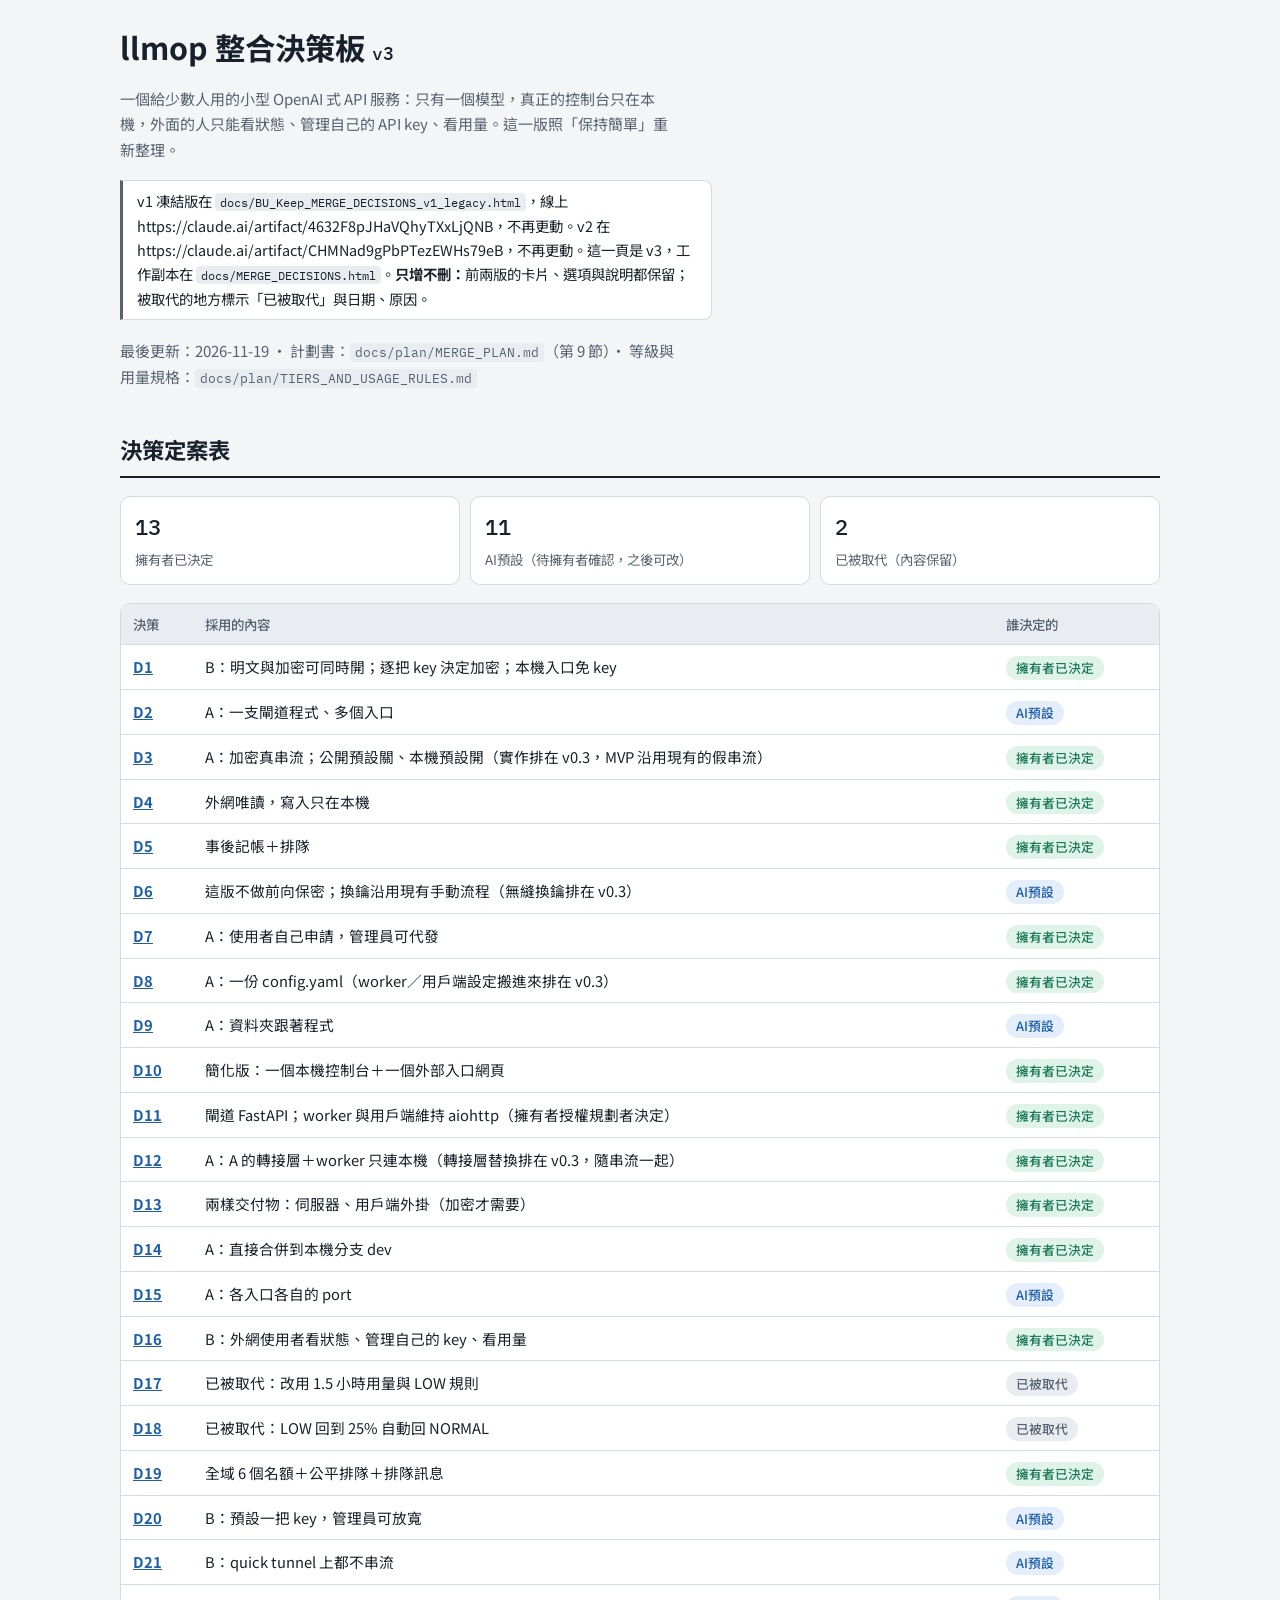
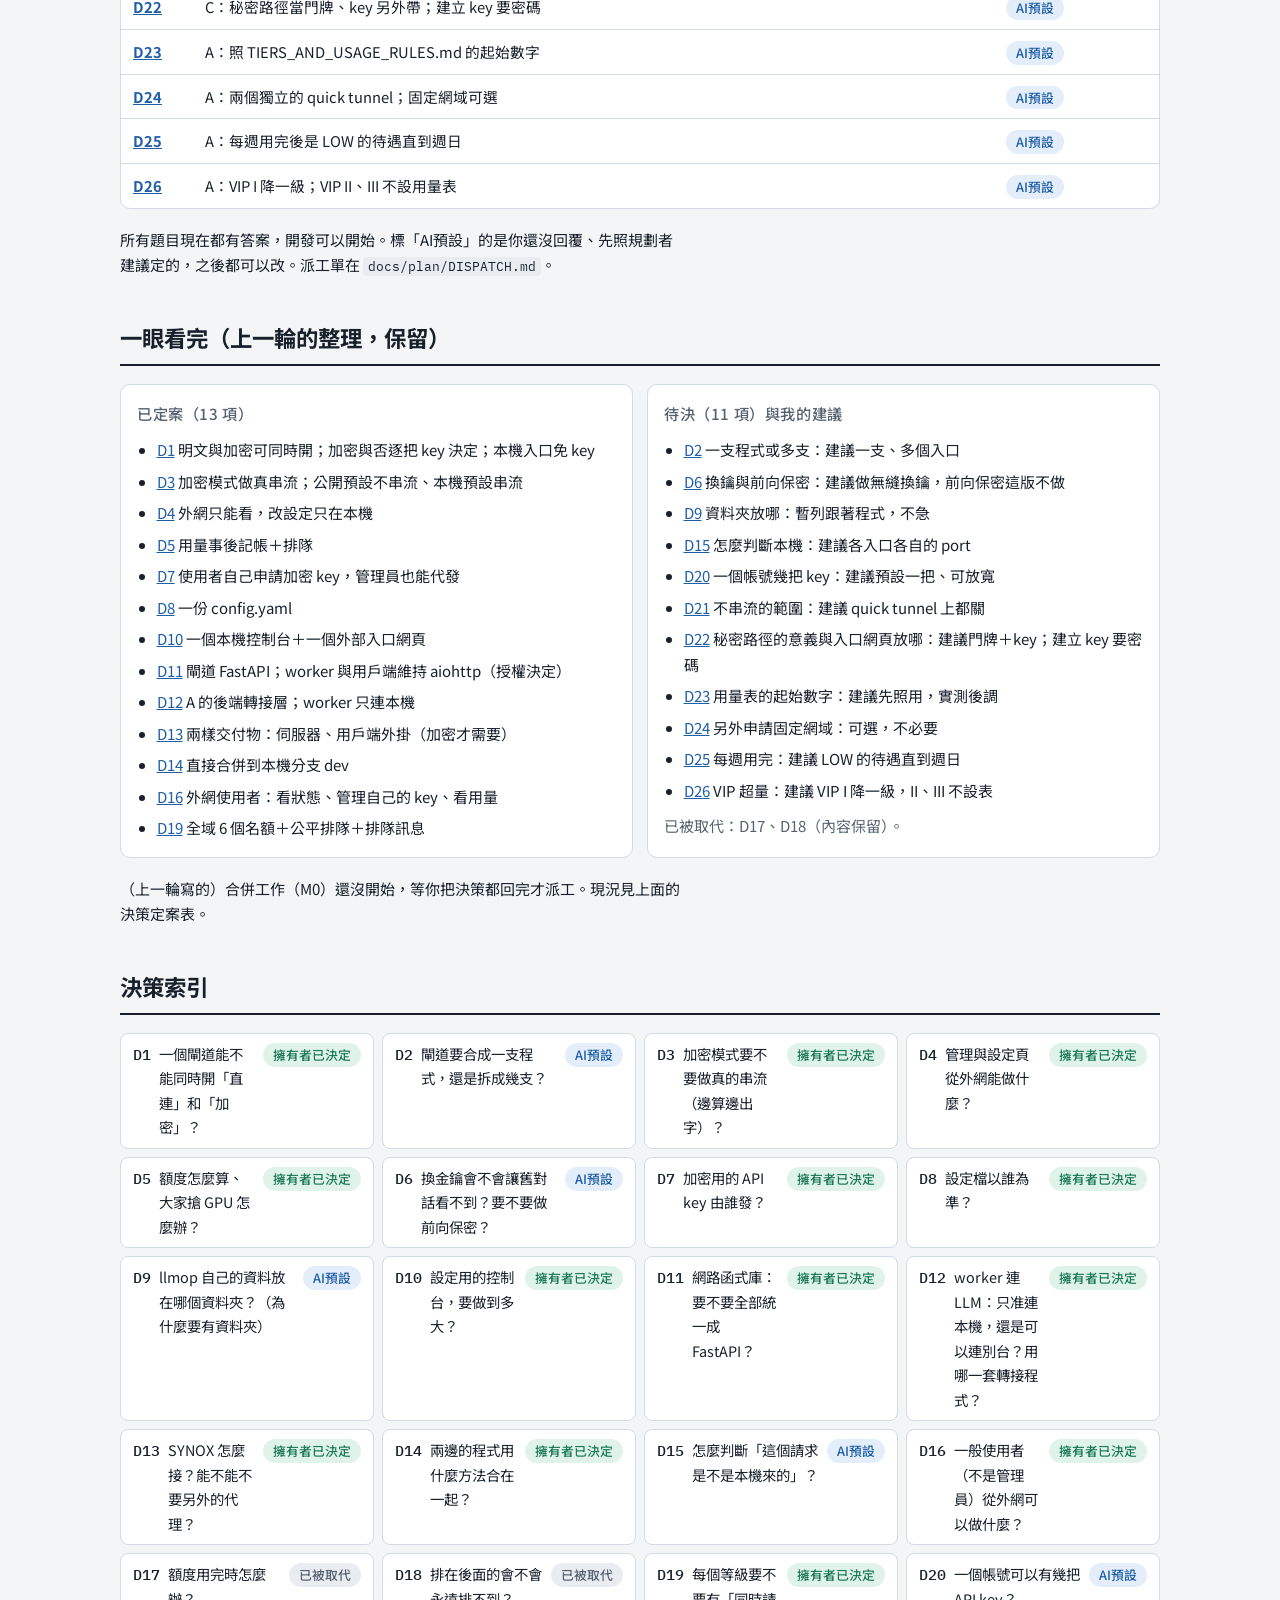
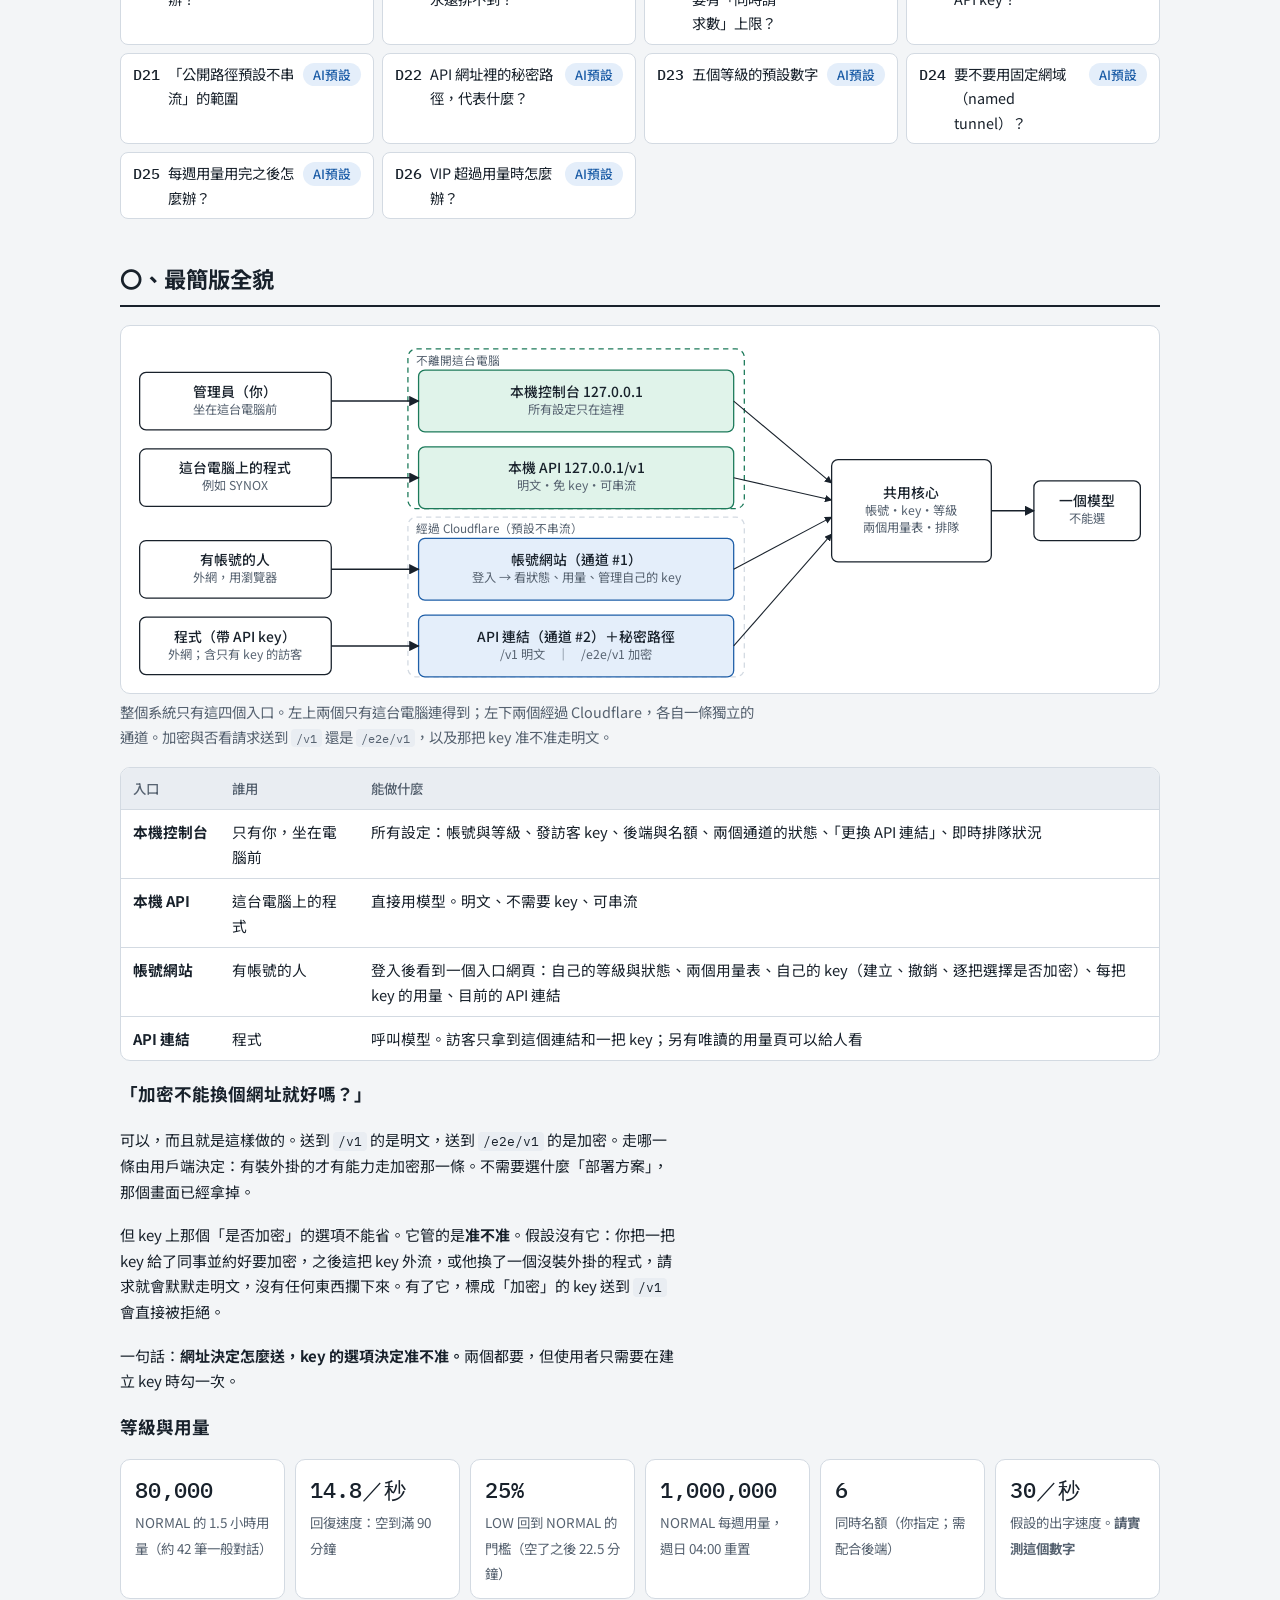
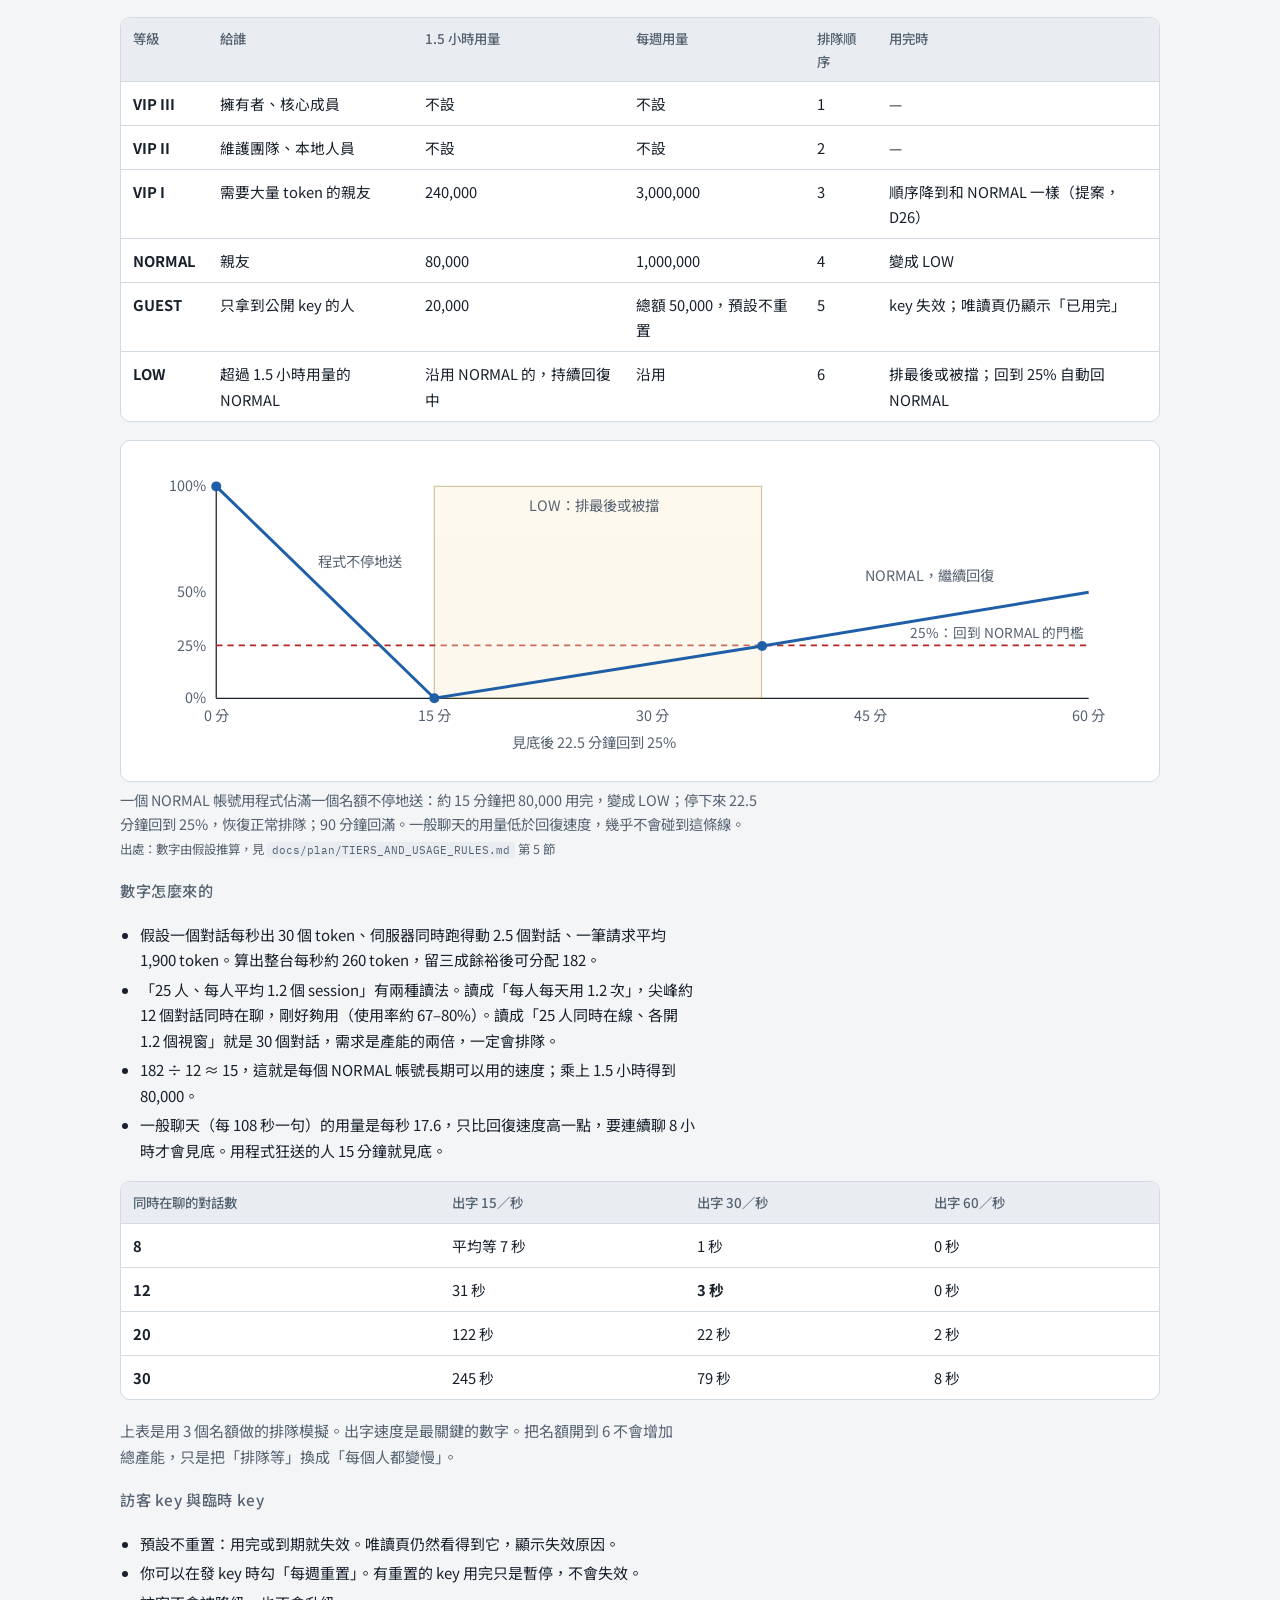
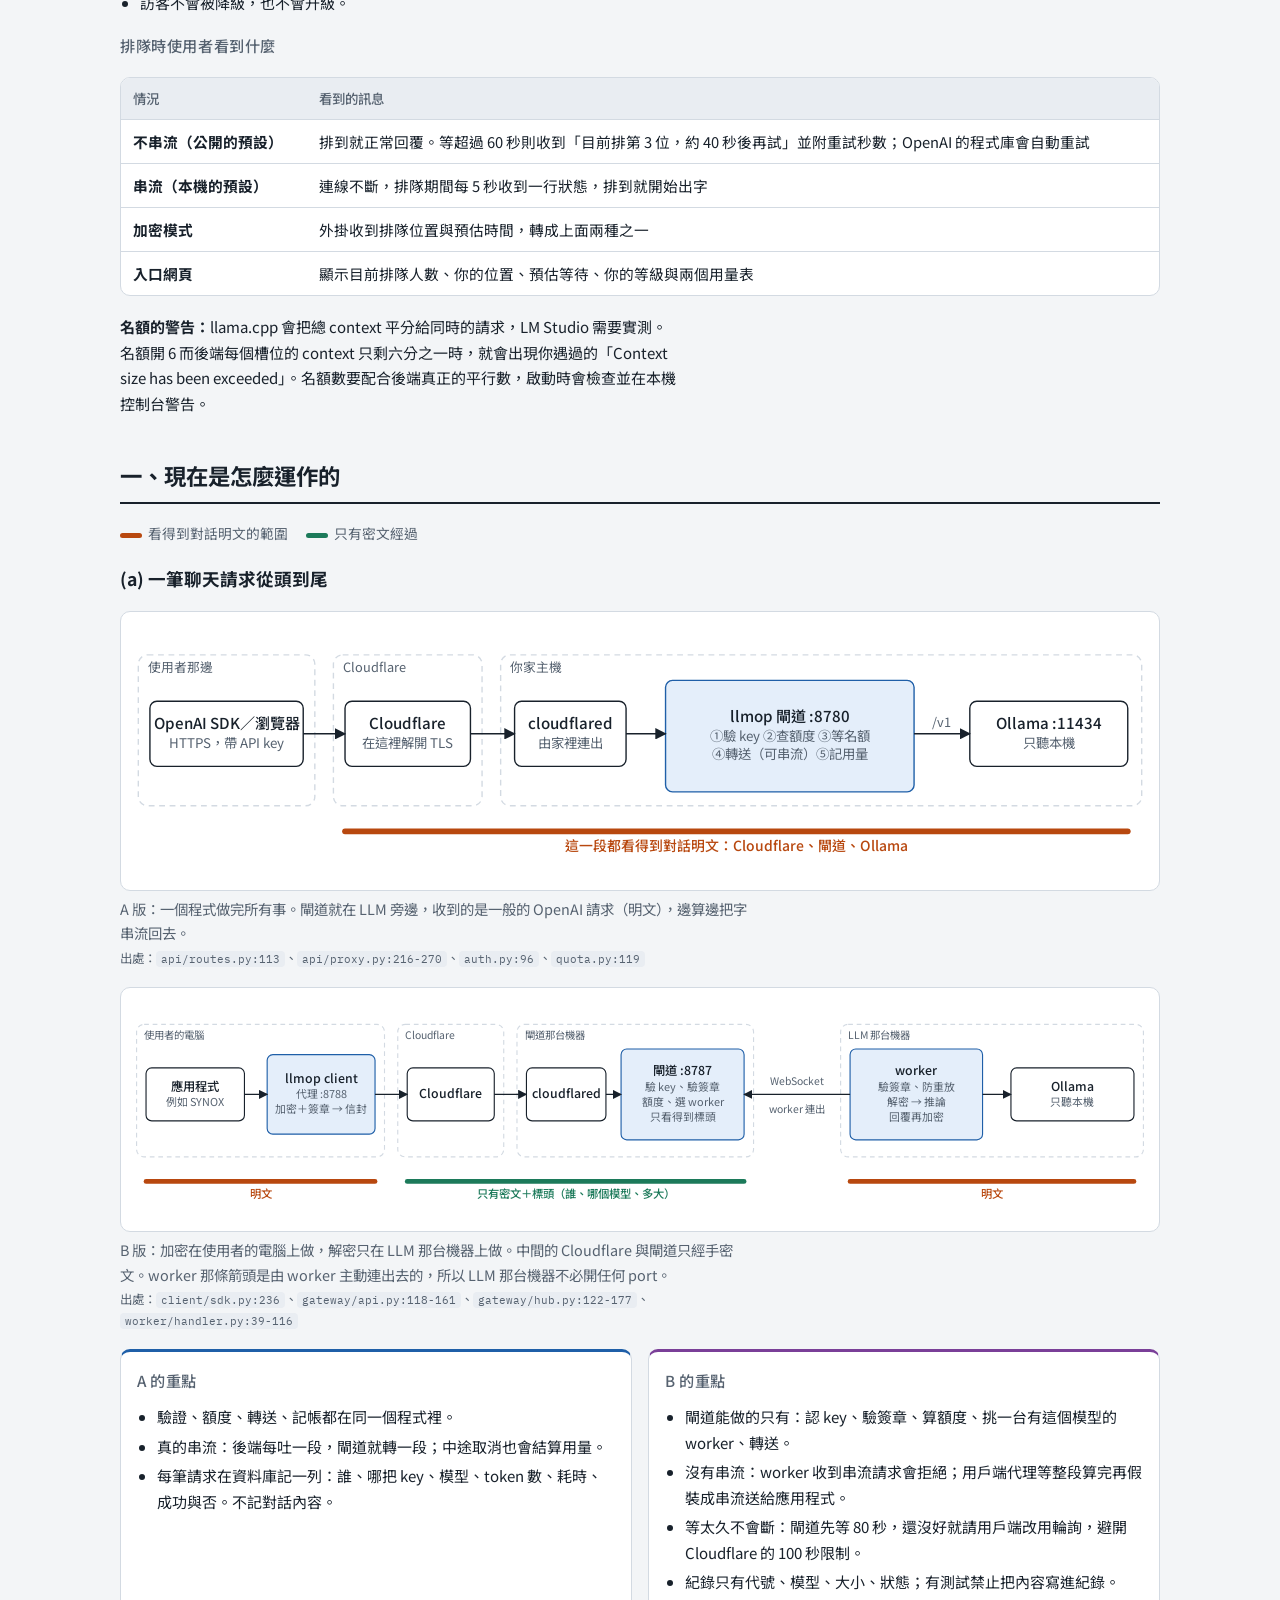
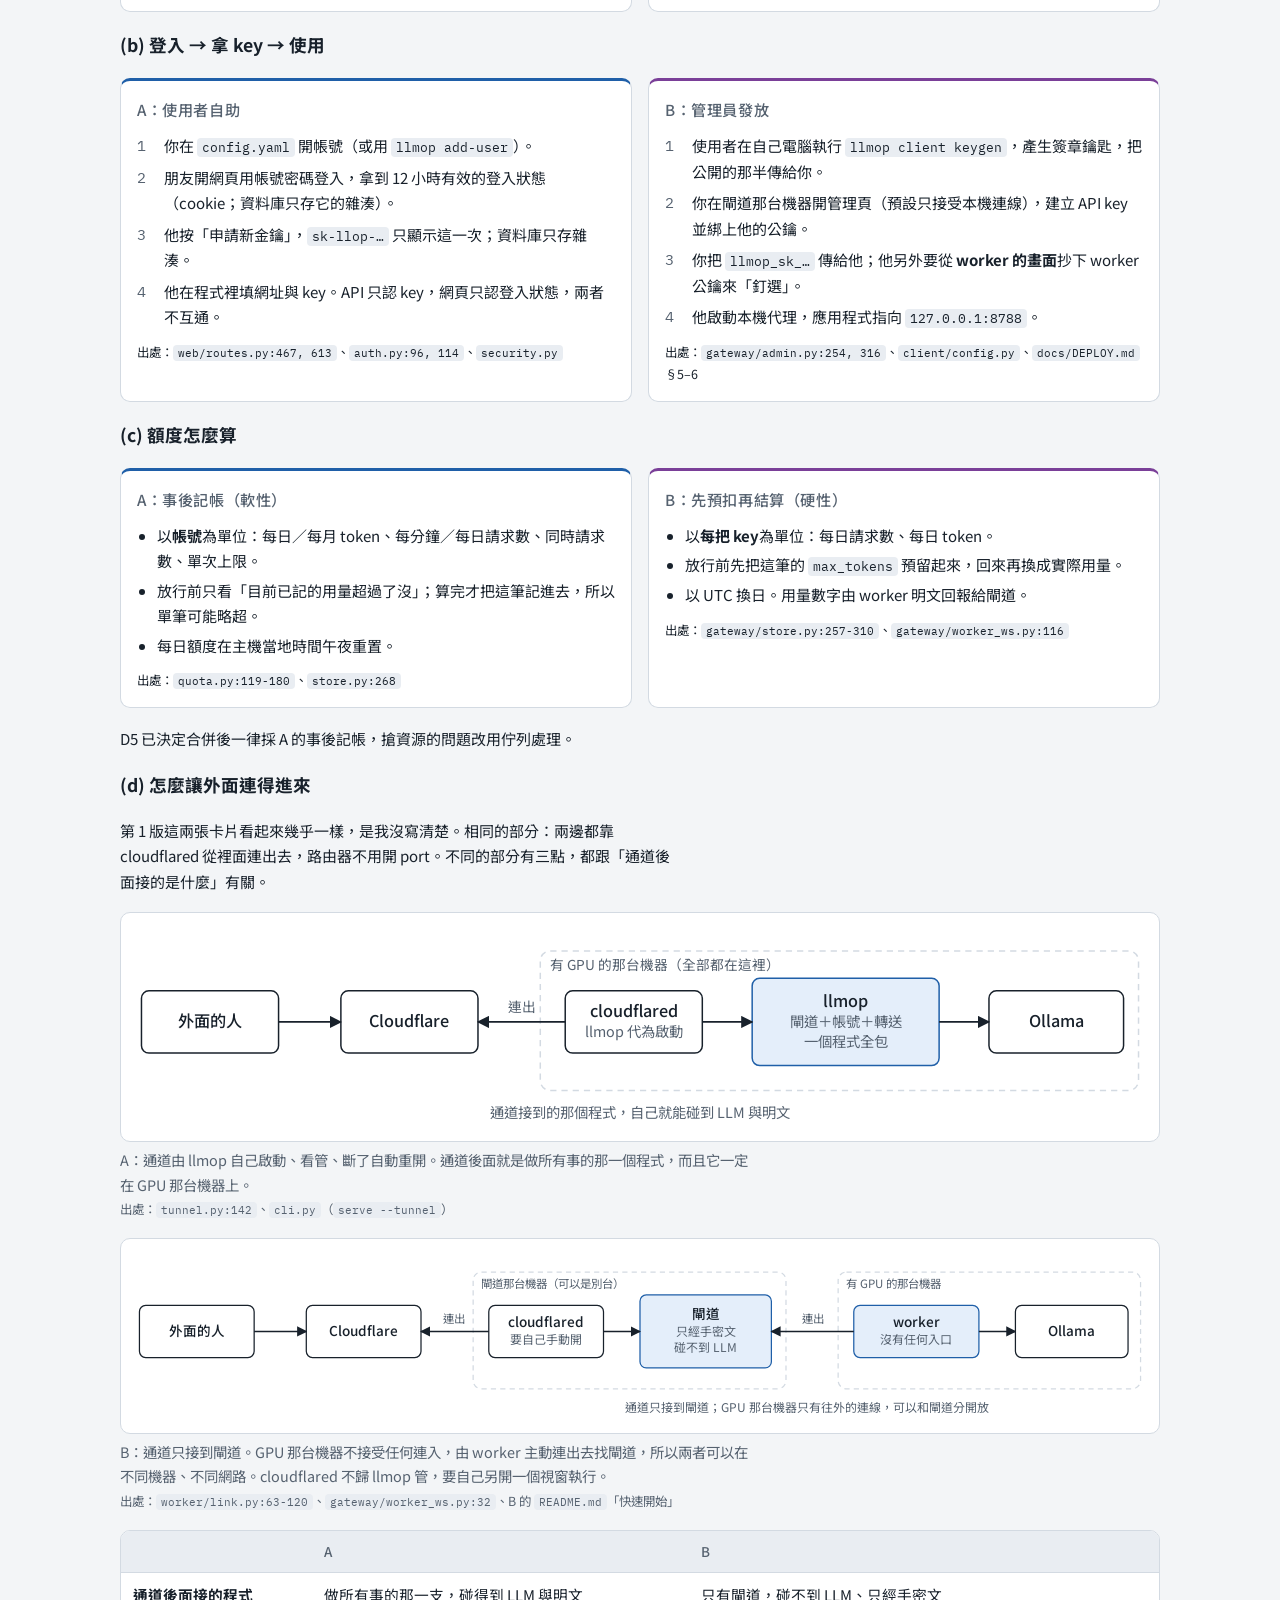
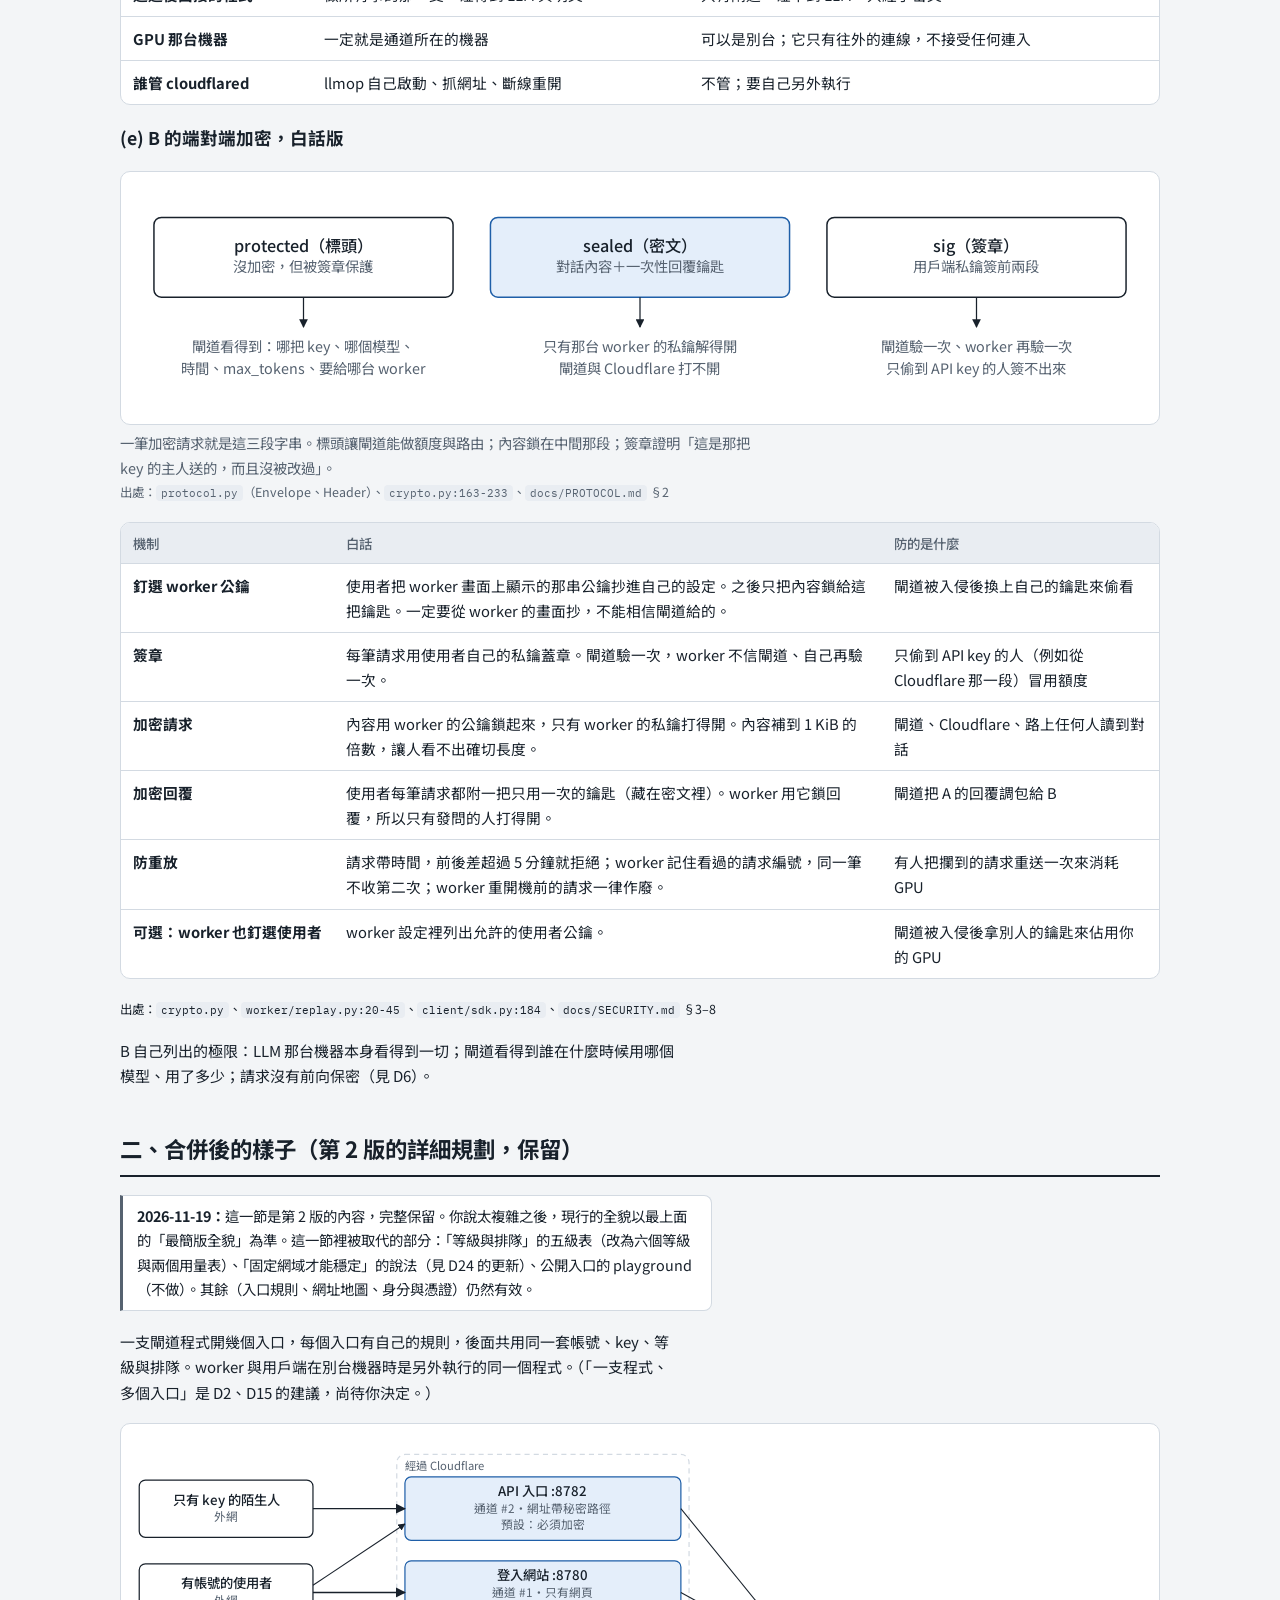
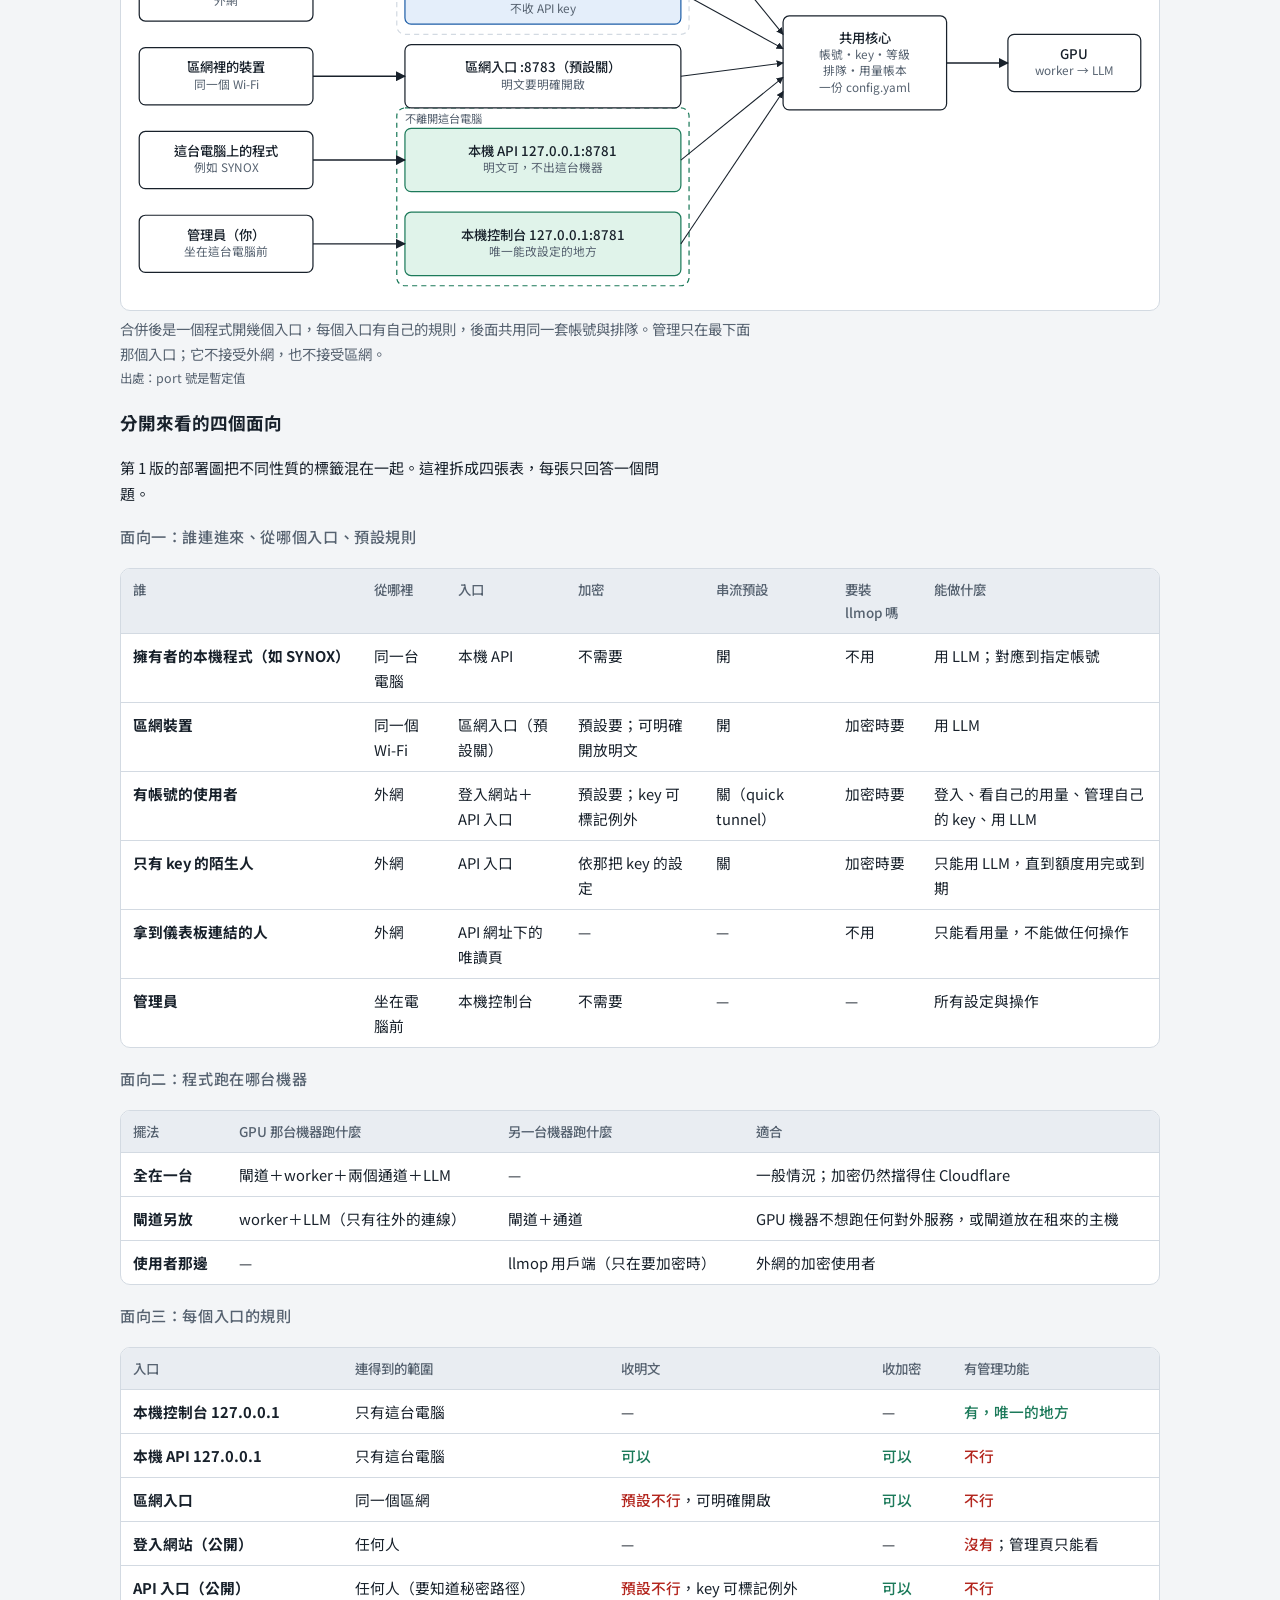
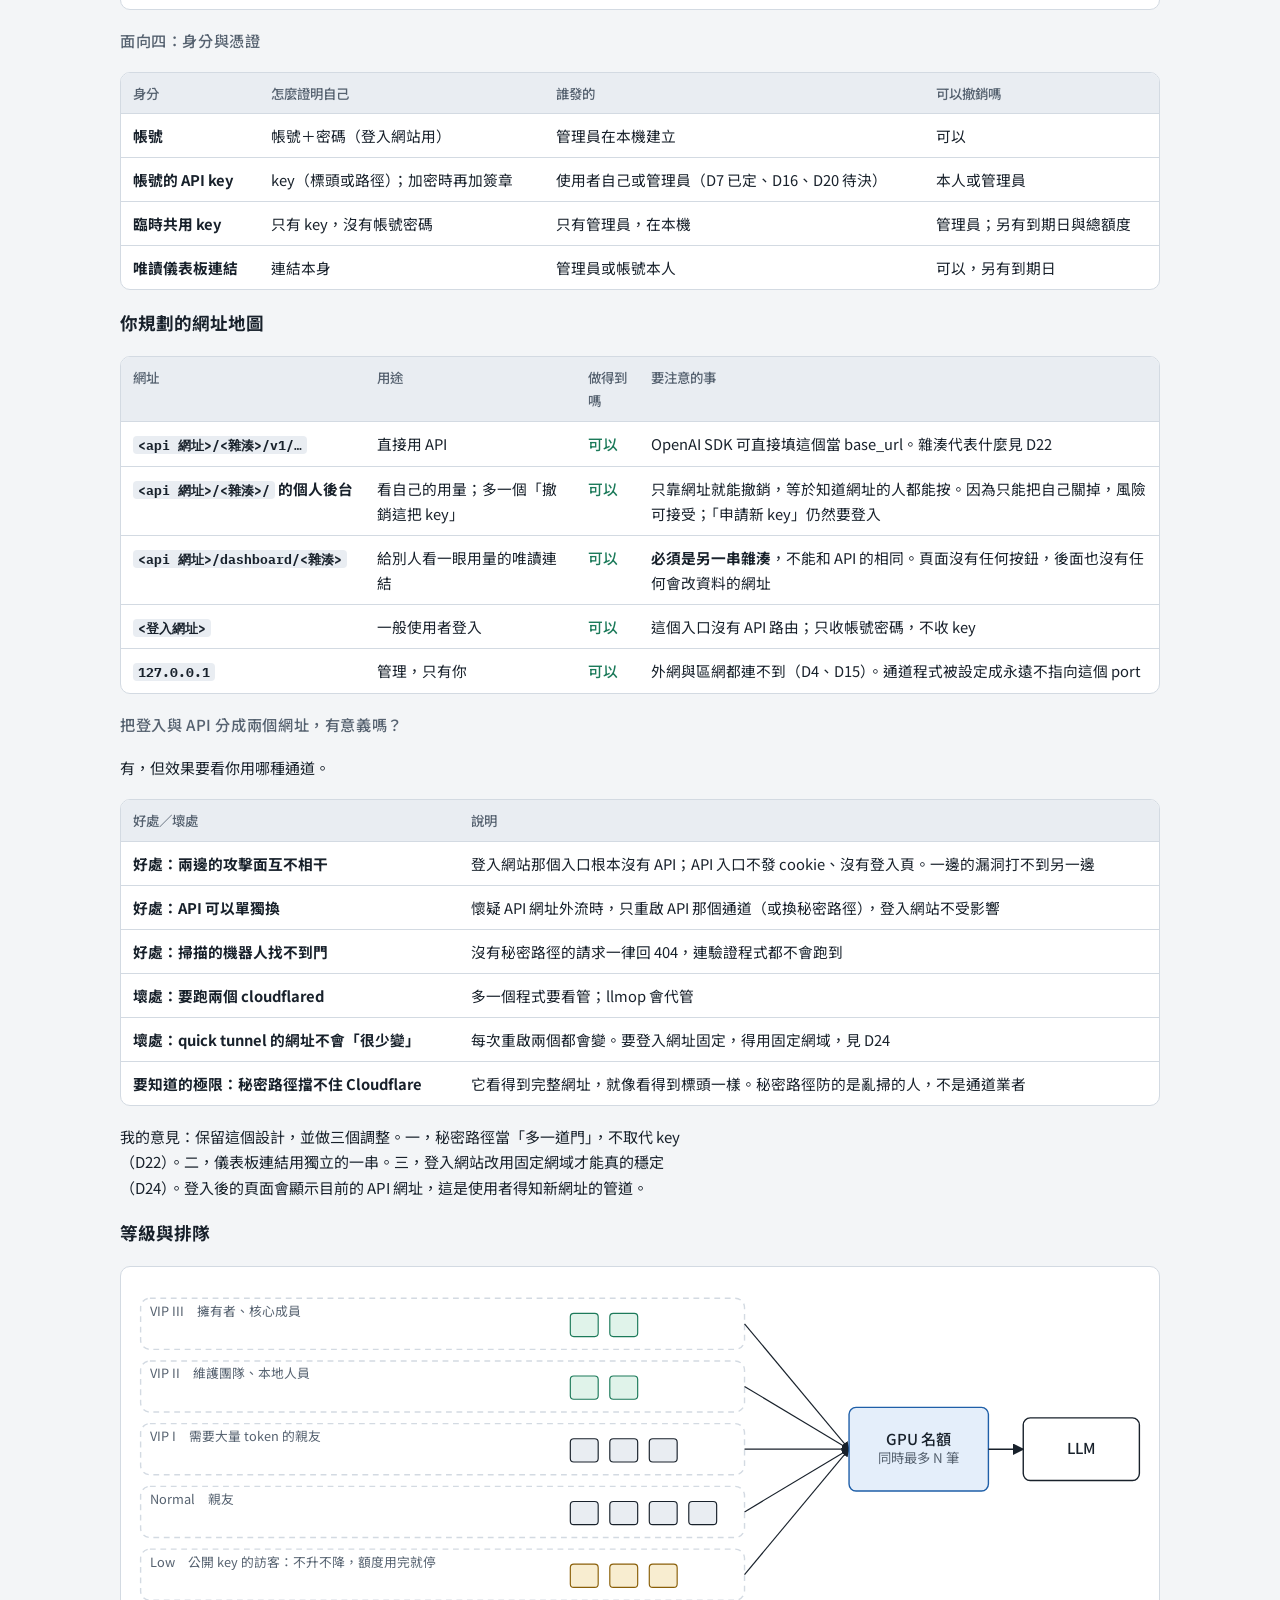
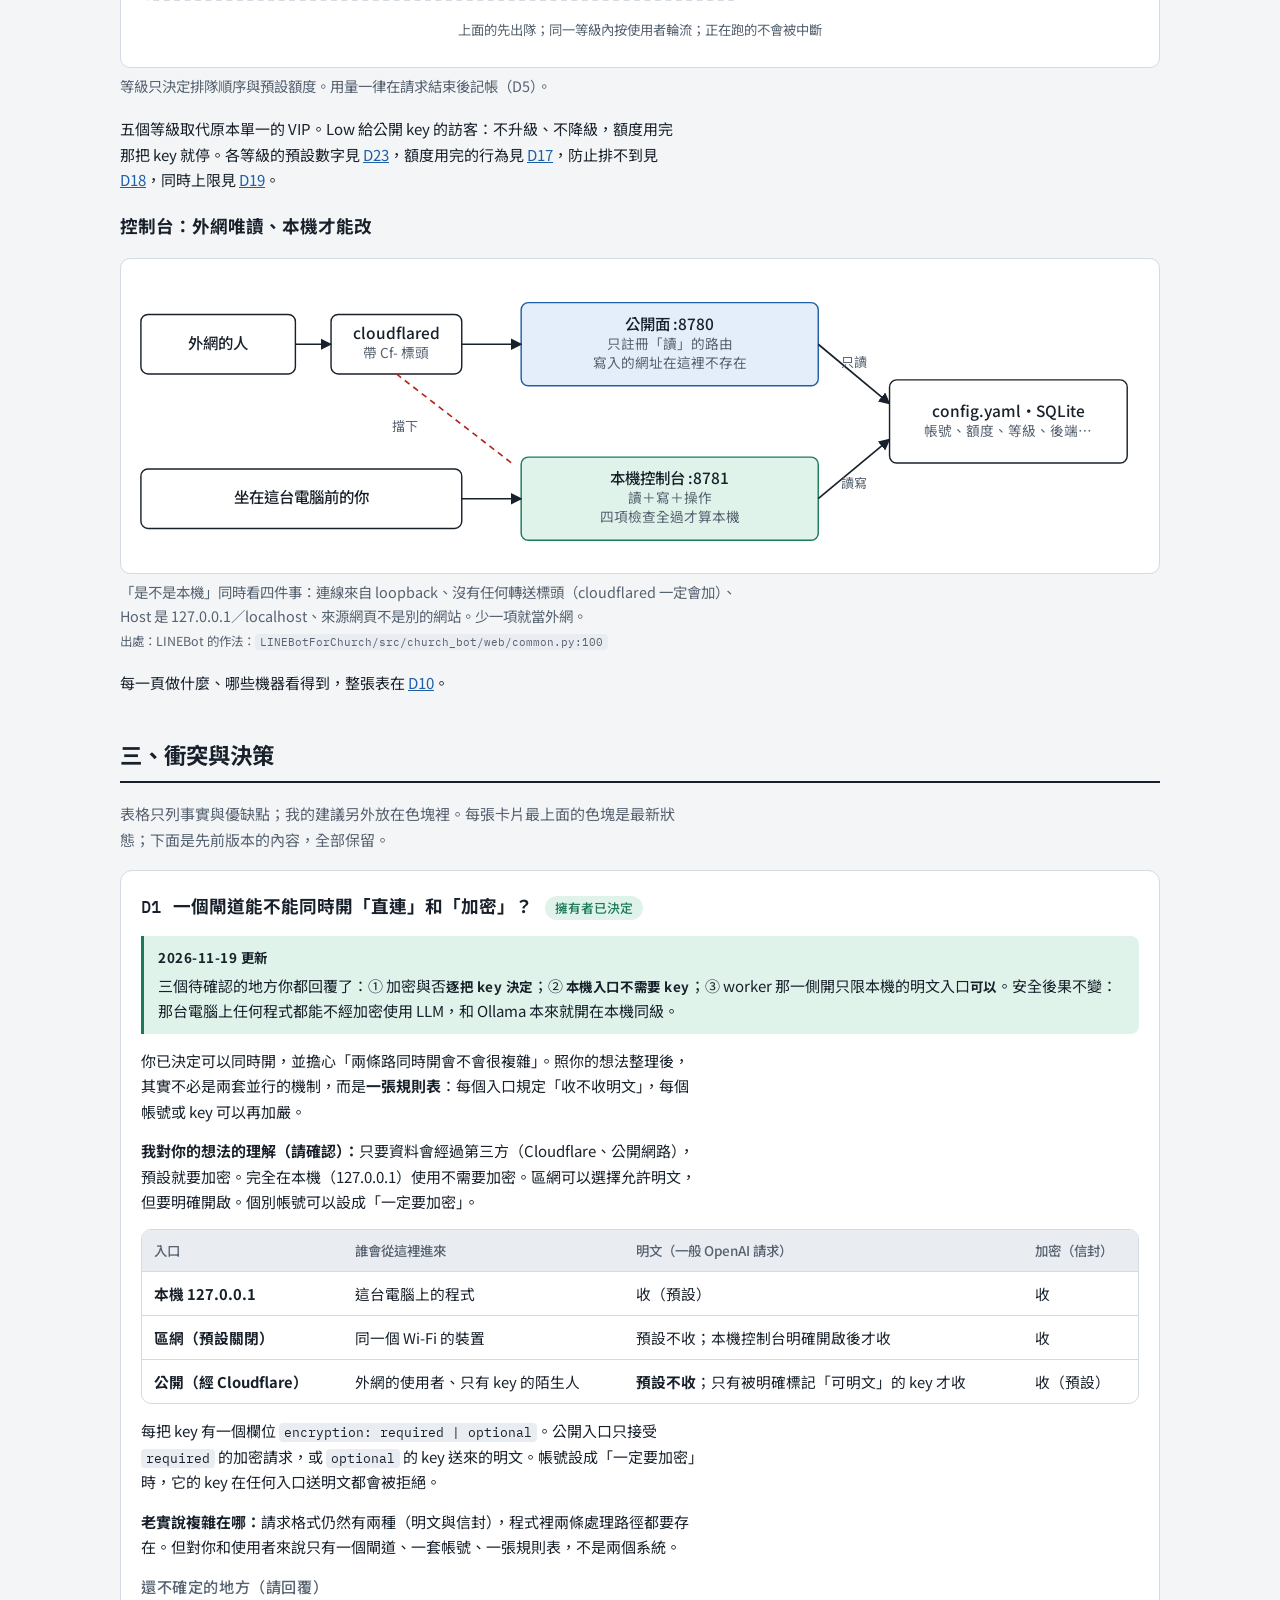
==== commit 55f01c8f: "docs: decision table (owner-decided vs AI-default), MVP dispatch file Co-Authored-By: Claude Sonnet " ====
--- a/docs/MERGE_DECISIONS.html
+++ b/docs/MERGE_DECISIONS.html
@@ -89,6 +89,8 @@
 
 .note{border:1px solid var(--line);border-left:3px solid var(--muted);border-radius:0 8px 8px 0;padding:8px 14px;background:var(--panel);font-size:.9rem}
 
+.c-ai{color:var(--a);background:var(--a-bg)}
+.rec.ai{border-left-color:var(--a);background:var(--a-bg)}
 .c-sup{color:var(--muted);background:var(--soft)}
 .rec.sup{border-left-color:var(--muted);background:var(--soft)}
 .glance{display:grid;grid-template-columns:repeat(auto-fit,minmax(280px,1fr));gap:14px}
@@ -110,7 +112,12 @@
   <p class="lede">最後更新：2026-11-19 ・ 計劃書：<code>docs/plan/MERGE_PLAN.md</code>（第 9 節）・ 等級與用量規格：<code>docs/plan/TIERS_AND_USAGE_RULES.md</code></p>
 </header>
 
-<section><h2>一眼看完：目前定案／待決</h2>
+<section><h2>決策定案表</h2>
+  <div class="big"><div><b>13</b><span>擁有者已決定</span></div><div><b>11</b><span>AI預設（待擁有者確認，之後可改）</span></div><div><b>2</b><span>已被取代（內容保留）</span></div></div>
+  <div class="tbl"><table><thead><tr><th>決策</th><th>採用的內容</th><th>誰決定的</th></tr></thead><tbody><tr><td class="opt"><a href="#d1">D1</a></td><td>B：明文與加密可同時開；逐把 key 決定加密；本機入口免 key</td><td><span class="chip c-ok">擁有者已決定</span></td></tr><tr><td class="opt"><a href="#d2">D2</a></td><td>A：一支閘道程式、多個入口</td><td><span class="chip c-ai">AI預設</span></td></tr><tr><td class="opt"><a href="#d3">D3</a></td><td>A：加密真串流；公開預設關、本機預設開（實作排在 v0.3，MVP 沿用現有的假串流）</td><td><span class="chip c-ok">擁有者已決定</span></td></tr><tr><td class="opt"><a href="#d4">D4</a></td><td>外網唯讀，寫入只在本機</td><td><span class="chip c-ok">擁有者已決定</span></td></tr><tr><td class="opt"><a href="#d5">D5</a></td><td>事後記帳＋排隊</td><td><span class="chip c-ok">擁有者已決定</span></td></tr><tr><td class="opt"><a href="#d6">D6</a></td><td>這版不做前向保密；換鑰沿用現有手動流程（無縫換鑰排在 v0.3）</td><td><span class="chip c-ai">AI預設</span></td></tr><tr><td class="opt"><a href="#d7">D7</a></td><td>A：使用者自己申請，管理員可代發</td><td><span class="chip c-ok">擁有者已決定</span></td></tr><tr><td class="opt"><a href="#d8">D8</a></td><td>A：一份 config.yaml（worker／用戶端設定搬進來排在 v0.3）</td><td><span class="chip c-ok">擁有者已決定</span></td></tr><tr><td class="opt"><a href="#d9">D9</a></td><td>A：資料夾跟著程式</td><td><span class="chip c-ai">AI預設</span></td></tr><tr><td class="opt"><a href="#d10">D10</a></td><td>簡化版：一個本機控制台＋一個外部入口網頁</td><td><span class="chip c-ok">擁有者已決定</span></td></tr><tr><td class="opt"><a href="#d11">D11</a></td><td>閘道 FastAPI；worker 與用戶端維持 aiohttp（擁有者授權規劃者決定）</td><td><span class="chip c-ok">擁有者已決定</span></td></tr><tr><td class="opt"><a href="#d12">D12</a></td><td>A：A 的轉接層＋worker 只連本機（轉接層替換排在 v0.3，隨串流一起）</td><td><span class="chip c-ok">擁有者已決定</span></td></tr><tr><td class="opt"><a href="#d13">D13</a></td><td>兩樣交付物：伺服器、用戶端外掛（加密才需要）</td><td><span class="chip c-ok">擁有者已決定</span></td></tr><tr><td class="opt"><a href="#d14">D14</a></td><td>A：直接合併到本機分支 dev</td><td><span class="chip c-ok">擁有者已決定</span></td></tr><tr><td class="opt"><a href="#d15">D15</a></td><td>A：各入口各自的 port</td><td><span class="chip c-ai">AI預設</span></td></tr><tr><td class="opt"><a href="#d16">D16</a></td><td>B：外網使用者看狀態、管理自己的 key、看用量</td><td><span class="chip c-ok">擁有者已決定</span></td></tr><tr><td class="opt"><a href="#d17">D17</a></td><td>已被取代：改用 1.5 小時用量與 LOW 規則</td><td><span class="chip c-sup">已被取代</span></td></tr><tr><td class="opt"><a href="#d18">D18</a></td><td>已被取代：LOW 回到 25% 自動回 NORMAL</td><td><span class="chip c-sup">已被取代</span></td></tr><tr><td class="opt"><a href="#d19">D19</a></td><td>全域 6 個名額＋公平排隊＋排隊訊息</td><td><span class="chip c-ok">擁有者已決定</span></td></tr><tr><td class="opt"><a href="#d20">D20</a></td><td>B：預設一把 key，管理員可放寬</td><td><span class="chip c-ai">AI預設</span></td></tr><tr><td class="opt"><a href="#d21">D21</a></td><td>B：quick tunnel 上都不串流</td><td><span class="chip c-ai">AI預設</span></td></tr><tr><td class="opt"><a href="#d22">D22</a></td><td>C：秘密路徑當門牌、key 另外帶；建立 key 要密碼</td><td><span class="chip c-ai">AI預設</span></td></tr><tr><td class="opt"><a href="#d23">D23</a></td><td>A：照 TIERS_AND_USAGE_RULES.md 的起始數字</td><td><span class="chip c-ai">AI預設</span></td></tr><tr><td class="opt"><a href="#d24">D24</a></td><td>A：兩個獨立的 quick tunnel；固定網域可選</td><td><span class="chip c-ai">AI預設</span></td></tr><tr><td class="opt"><a href="#d25">D25</a></td><td>A：每週用完後是 LOW 的待遇直到週日</td><td><span class="chip c-ai">AI預設</span></td></tr><tr><td class="opt"><a href="#d26">D26</a></td><td>A：VIP I 降一級；VIP II、III 不設用量表</td><td><span class="chip c-ai">AI預設</span></td></tr></tbody></table></div>
+  <p>所有題目現在都有答案，開發可以開始。標「AI預設」的是你還沒回覆、先照規劃者建議定的，之後都可以改。派工單在 <code>docs/plan/DISPATCH.md</code>。</p>
+</section>
+<section><h2>一眼看完（上一輪的整理，保留）</h2>
   <div class="glance">
    <div class="col"><h4>已定案（13 項）</h4><ul>
     <li><a href="#d1">D1</a> 明文與加密可同時開；加密與否逐把 key 決定；本機入口免 key</li>
@@ -140,11 +147,11 @@
     <li><a href="#d26">D26</a> VIP 超量：建議 VIP I 降一級，II、III 不設表</li></ul>
     <p class="lede">已被取代：D17、D18（內容保留）。</p></div>
   </div>
-  <p>合併工作（M0）還沒開始，等你把決策都回完才派工。</p>
+  <p>（上一輪寫的）合併工作（M0）還沒開始，等你把決策都回完才派工。現況見上面的決策定案表。</p>
 </section>
 
 <section><h2>決策索引</h2>
-  <nav class="index" aria-label="決策索引"><a href="#d1"><b>D1</b><span class="t">一個閘道能不能同時開「直連」和「加密」？</span><span class="chip c-ok">已決</span></a><a href="#d2"><b>D2</b><span class="t">閘道要合成一支程式，還是拆成幾支？</span><span class="chip c-pend">待決</span></a><a href="#d3"><b>D3</b><span class="t">加密模式要不要做真的串流（邊算邊出字）？</span><span class="chip c-ok">已決</span></a><a href="#d4"><b>D4</b><span class="t">管理與設定頁從外網能做什麼？</span><span class="chip c-ok">已決</span></a><a href="#d5"><b>D5</b><span class="t">額度怎麼算、大家搶 GPU 怎麼辦？</span><span class="chip c-ok">已決</span></a><a href="#d6"><b>D6</b><span class="t">換金鑰會不會讓舊對話看不到？要不要做前向保密？</span><span class="chip c-pend">待決</span></a><a href="#d7"><b>D7</b><span class="t">加密用的 API key 由誰發？</span><span class="chip c-ok">已決</span></a><a href="#d8"><b>D8</b><span class="t">設定檔以誰為準？</span><span class="chip c-ok">已決</span></a><a href="#d9"><b>D9</b><span class="t">llmop 自己的資料放在哪個資料夾？（為什麼要有資料夾）</span><span class="chip c-pend">待決</span></a><a href="#d10"><b>D10</b><span class="t">設定用的控制台，要做到多大？</span><span class="chip c-ok">已決</span></a><a href="#d11"><b>D11</b><span class="t">網路函式庫：要不要全部統一成 FastAPI？</span><span class="chip c-ok">已決</span></a><a href="#d12"><b>D12</b><span class="t">worker 連 LLM：只准連本機，還是可以連別台？用哪一套轉接程式？</span><span class="chip c-ok">已決</span></a><a href="#d13"><b>D13</b><span class="t">SYNOX 怎麼接？能不能不要另外的代理？</span><span class="chip c-ok">已決</span></a><a href="#d14"><b>D14</b><span class="t">兩邊的程式用什麼方法合在一起？</span><span class="chip c-ok">已決</span></a><a href="#d15"><b>D15</b><span class="t">怎麼判斷「這個請求是不是本機來的」？</span><span class="chip c-pend">待決</span></a><a href="#d16"><b>D16</b><span class="t">一般使用者（不是管理員）從外網可以做什麼？</span><span class="chip c-ok">已決</span></a><a href="#d17"><b>D17</b><span class="t">額度用完時怎麼辦？</span><span class="chip c-sup">已被取代</span></a><a href="#d18"><b>D18</b><span class="t">排在後面的會不會永遠排不到？</span><span class="chip c-sup">已被取代</span></a><a href="#d19"><b>D19</b><span class="t">每個等級要不要有「同時請求數」上限？</span><span class="chip c-ok">已決</span></a><a href="#d20"><b>D20</b><span class="t">一個帳號可以有幾把 API key？</span><span class="chip c-pend">待決</span></a><a href="#d21"><b>D21</b><span class="t">「公開路徑預設不串流」的範圍</span><span class="chip c-pend">待決</span></a><a href="#d22"><b>D22</b><span class="t">API 網址裡的秘密路徑，代表什麼？</span><span class="chip c-pend">待決</span></a><a href="#d23"><b>D23</b><span class="t">五個等級的預設數字</span><span class="chip c-pend">待決</span></a><a href="#d24"><b>D24</b><span class="t">要不要用固定網域（named tunnel）？</span><span class="chip c-pend">待決</span></a><a href="#d25"><b>D25</b><span class="t">每週用量用完之後怎麼辦？</span><span class="chip c-pend">待決</span></a><a href="#d26"><b>D26</b><span class="t">VIP 超過用量時怎麼辦？</span><span class="chip c-pend">待決</span></a></nav>
+  <nav class="index" aria-label="決策索引"><a href="#d1"><b>D1</b><span class="t">一個閘道能不能同時開「直連」和「加密」？</span><span class="chip c-ok">擁有者已決定</span></a><a href="#d2"><b>D2</b><span class="t">閘道要合成一支程式，還是拆成幾支？</span><span class="chip c-ai">AI預設</span></a><a href="#d3"><b>D3</b><span class="t">加密模式要不要做真的串流（邊算邊出字）？</span><span class="chip c-ok">擁有者已決定</span></a><a href="#d4"><b>D4</b><span class="t">管理與設定頁從外網能做什麼？</span><span class="chip c-ok">擁有者已決定</span></a><a href="#d5"><b>D5</b><span class="t">額度怎麼算、大家搶 GPU 怎麼辦？</span><span class="chip c-ok">擁有者已決定</span></a><a href="#d6"><b>D6</b><span class="t">換金鑰會不會讓舊對話看不到？要不要做前向保密？</span><span class="chip c-ai">AI預設</span></a><a href="#d7"><b>D7</b><span class="t">加密用的 API key 由誰發？</span><span class="chip c-ok">擁有者已決定</span></a><a href="#d8"><b>D8</b><span class="t">設定檔以誰為準？</span><span class="chip c-ok">擁有者已決定</span></a><a href="#d9"><b>D9</b><span class="t">llmop 自己的資料放在哪個資料夾？（為什麼要有資料夾）</span><span class="chip c-ai">AI預設</span></a><a href="#d10"><b>D10</b><span class="t">設定用的控制台，要做到多大？</span><span class="chip c-ok">擁有者已決定</span></a><a href="#d11"><b>D11</b><span class="t">網路函式庫：要不要全部統一成 FastAPI？</span><span class="chip c-ok">擁有者已決定</span></a><a href="#d12"><b>D12</b><span class="t">worker 連 LLM：只准連本機，還是可以連別台？用哪一套轉接程式？</span><span class="chip c-ok">擁有者已決定</span></a><a href="#d13"><b>D13</b><span class="t">SYNOX 怎麼接？能不能不要另外的代理？</span><span class="chip c-ok">擁有者已決定</span></a><a href="#d14"><b>D14</b><span class="t">兩邊的程式用什麼方法合在一起？</span><span class="chip c-ok">擁有者已決定</span></a><a href="#d15"><b>D15</b><span class="t">怎麼判斷「這個請求是不是本機來的」？</span><span class="chip c-ai">AI預設</span></a><a href="#d16"><b>D16</b><span class="t">一般使用者（不是管理員）從外網可以做什麼？</span><span class="chip c-ok">擁有者已決定</span></a><a href="#d17"><b>D17</b><span class="t">額度用完時怎麼辦？</span><span class="chip c-sup">已被取代</span></a><a href="#d18"><b>D18</b><span class="t">排在後面的會不會永遠排不到？</span><span class="chip c-sup">已被取代</span></a><a href="#d19"><b>D19</b><span class="t">每個等級要不要有「同時請求數」上限？</span><span class="chip c-ok">擁有者已決定</span></a><a href="#d20"><b>D20</b><span class="t">一個帳號可以有幾把 API key？</span><span class="chip c-ai">AI預設</span></a><a href="#d21"><b>D21</b><span class="t">「公開路徑預設不串流」的範圍</span><span class="chip c-ai">AI預設</span></a><a href="#d22"><b>D22</b><span class="t">API 網址裡的秘密路徑，代表什麼？</span><span class="chip c-ai">AI預設</span></a><a href="#d23"><b>D23</b><span class="t">五個等級的預設數字</span><span class="chip c-ai">AI預設</span></a><a href="#d24"><b>D24</b><span class="t">要不要用固定網域（named tunnel）？</span><span class="chip c-ai">AI預設</span></a><a href="#d25"><b>D25</b><span class="t">每週用量用完之後怎麼辦？</span><span class="chip c-ai">AI預設</span></a><a href="#d26"><b>D26</b><span class="t">VIP 超過用量時怎麼辦？</span><span class="chip c-ai">AI預設</span></a></nav>
 </section>
 
 <section><h2>〇、最簡版全貌</h2>
@@ -257,7 +264,7 @@
 
 <section><h2>三、衝突與決策</h2>
   <p class="lede">表格只列事實與優缺點；我的建議另外放在色塊裡。每張卡片最上面的色塊是最新狀態；下面是先前版本的內容，全部保留。</p>
-  <article class="card" id="d1"><header><span class="id">D1</span><h3>一個閘道能不能同時開「直連」和「加密」？</h3><span class="chip c-ok">已決定</span></header><div class="rec done"><b>2026-11-19 更新</b><span>三個待確認的地方你都回覆了：① 加密與否<b>逐把 key 決定</b>；② <b>本機入口不需要 key</b>；③ worker 那一側開只限本機的明文入口<b>可以</b>。安全後果不變：那台電腦上任何程式都能不經加密使用 LLM，和 Ollama 本來就開在本機同級。</span></div><p>你已決定可以同時開，並擔心「兩條路同時開會不會很複雜」。照你的想法整理後，其實不必是兩套並行的機制，而是<b>一張規則表</b>：每個入口規定「收不收明文」，每個帳號或 key 可以再加嚴。</p>
+  <article class="card" id="d1"><header><span class="id">D1</span><h3>一個閘道能不能同時開「直連」和「加密」？</h3><span class="chip c-ok">擁有者已決定</span></header><div class="rec done"><b>2026-11-19 更新</b><span>三個待確認的地方你都回覆了：① 加密與否<b>逐把 key 決定</b>；② <b>本機入口不需要 key</b>；③ worker 那一側開只限本機的明文入口<b>可以</b>。安全後果不變：那台電腦上任何程式都能不經加密使用 LLM，和 Ollama 本來就開在本機同級。</span></div><p>你已決定可以同時開，並擔心「兩條路同時開會不會很複雜」。照你的想法整理後，其實不必是兩套並行的機制，而是<b>一張規則表</b>：每個入口規定「收不收明文」，每個帳號或 key 可以再加嚴。</p>
 <p><b>我對你的想法的理解（請確認）：</b>只要資料會經過第三方（Cloudflare、公開網路），預設就要加密。完全在本機（127.0.0.1）使用不需要加密。區網可以選擇允許明文，但要明確開啟。個別帳號可以設成「一定要加密」。</p>
 <div class="tbl"><table><thead><tr><th>入口</th><th>誰會從這裡進來</th><th>明文（一般 OpenAI 請求）</th><th>加密（信封）</th></tr></thead><tbody><tr><td class="opt">本機 127.0.0.1</td><td>這台電腦上的程式</td><td>收（預設）</td><td>收</td></tr><tr><td class="opt">區網（預設關閉）</td><td>同一個 Wi-Fi 的裝置</td><td>預設不收；本機控制台明確開啟後才收</td><td>收</td></tr><tr><td class="opt">公開（經 Cloudflare）</td><td>外網的使用者、只有 key 的陌生人</td><td><b>預設不收</b>；只有被明確標記「可明文」的 key 才收</td><td>收（預設）</td></tr></tbody></table></div>
 <p>每把 key 有一個欄位 <code>encryption: required | optional</code>。公開入口只接受 <code>required</code> 的加密請求，或 <code>optional</code> 的 key 送來的明文。帳號設成「一定要加密」時，它的 key 在任何入口送明文都會被拒絕。</p>
@@ -267,17 +274,17 @@
 <li><b>公開入口能不能有明文的例外？</b>你提到臨時共用 key「加密開或關」都可以，所以我假設可以逐把 key 開例外。朋友用現成的聊天 App（不會加密）就是靠這個例外。如果你要的是「公開一律加密、沒有例外」，那所有外網使用者都得裝 llmop 用戶端。</li>
 <li><b>「worker 開一個只限本機的明文 port」怎麼和 B 的「worker 不開任何 port」並存？</b>我的處理：這個本機明文入口不放在 worker 的連線程式裡，而是這台機器的「本機入口」（和本機控制台同一個入口）。它只綁 127.0.0.1，外面連不到。worker 對外仍然只有往外的連線。<b>安全上的後果：</b>那台電腦上的任何程式都能不經加密使用 LLM。這和 Ollama 本來就開在本機是同一種風險，對話內容沒有多暴露給任何人；但 B 那句話要改成「worker 不開任何<b>從機器外面連得到</b>的 port」。在意的人可以用純指令模式，完全不開。</li>
 <li><b>本機入口要不要 key？</b>不要 key 最方便（SYNOX 的本機模式就不送 key），但那台電腦上的程式都能繞過額度。我傾向：本機入口對應到一個指定帳號（例如你的 VIP III），用量照記。見 D13。</li>
-</ol><div class="rec done"><b>已定案的內容</b><span>D1＝B，並採「每個入口＋每把 key 的規則表」。公開預設加密、本機預設明文、區網明文要明確開啟。上面三點待你確認。</span></div></article><article class="card" id="d2"><header><span class="id">D2</span><h3>閘道要合成一支程式，還是拆成幾支？</h3><span class="chip c-pend">待決</span></header><p>你說後來提的需求可能改變答案。我用新需求重新檢查了一次：兩個公開網址、API 入口與登入網站分開、本機管理入口、帳號與 key 與等級到處共用。</p>
+</ol><div class="rec done"><b>已定案的內容</b><span>D1＝B，並採「每個入口＋每把 key 的規則表」。公開預設加密、本機預設明文、區網明文要明確開啟。上面三點待你確認。</span></div></article><article class="card" id="d2"><header><span class="id">D2</span><h3>閘道要合成一支程式，還是拆成幾支？</h3><span class="chip c-ai">AI預設（可改）</span></header><div class="rec ai"><b>2026-11-19　AI預設（待擁有者確認，之後可改）</b><span>A：一支閘道程式、多個入口。你還沒回覆這題，為了讓開發能進行，先照規劃者的建議定下來。要改隨時說。</span></div><p>你說後來提的需求可能改變答案。我用新需求重新檢查了一次：兩個公開網址、API 入口與登入網站分開、本機管理入口、帳號與 key 與等級到處共用。</p>
 <div class="tbl"><table><thead><tr><th>新需求</th><th>一支程式、多個入口</th><th>拆成多支程式</th></tr></thead><tbody><tr><td class="opt">排隊與等級（D5）</td><td>排隊是記憶體裡的一個佇列，所有入口直接共用</td><td>每支程式各自排隊就不公平；要共用得另外做跨程式的溝通，是最難的一塊</td></tr><tr><td class="opt">帳號、key、用量共用</td><td>同一個資料庫連線，改了立刻生效</td><td>要靠資料庫或互相通知同步；容易出現「這邊撤銷了、那邊還能用」的空窗</td></tr><tr><td class="opt">兩個公開網址分開</td><td>兩個入口各有自己的路由表：登入網站那個入口根本沒有 API 路由，反之亦然</td><td>做得到，隔離更硬一點（程式掛了互不影響）</td></tr><tr><td class="opt">本機管理入口</td><td>第三個入口，只綁 127.0.0.1</td><td>做得到</td></tr><tr><td class="opt">一個入口被攻擊</td><td>同一個程式，極端情況下會一起變慢</td><td>互相影響較小</td></tr><tr><td class="opt">要啟動與維護的東西</td><td>一個程式、一個啟動檔</td><td>三到四個程式，各自要看有沒有活著</td></tr></tbody></table></div>
 <div class="tbl"><table><thead><tr><th>選項</th><th>做法</th><th>好處</th><th>壞處</th></tr></thead><tbody><tr><td class="opt">A 一支程式、多個入口</td><td>閘道是一支程式，開 3–4 個入口（各自的 port 與路由表）；worker 與用戶端在別台機器時本來就是另外的程式</td><td>排隊、帳號、撤銷只有一份，不會不同步；啟動與除錯最簡單</td><td>入口之間靠路由表隔離，不是靠作業系統隔離；一個入口被灌爆時其他入口可能變慢</td></tr><tr><td class="opt">B 拆成多支</td><td>登入網站、API、管理各一支</td><td>當掉與資源互不影響</td><td>排隊與帳號同步要另外設計，是新的錯誤來源；Windows 上要管好幾個程式</td></tr><tr><td class="opt">C 原樣並存</td><td>A 的閘道與 B 的閘道各跑各的</td><td>最快</td><td>帳號、等級、排隊都要做兩遍；你要的 URL 規劃做不出來</td></tr></tbody></table></div>
-<p>新需求其實讓答案更偏向 A：等級與排隊必須只有一份，這是拆開後最難維持的東西。你想要的「分開」可以用「不同入口、不同網址、不同路由表」達成，不需要拆程式。</p><div class="rec"><b>規劃者建議（由你決定）</b><span>A：一支閘道程式、多個入口。</span></div><div class="ans">回覆範例：D2=A</div></article><article class="card" id="d3"><header><span class="id">D3</span><h3>加密模式要不要做真的串流（邊算邊出字）？</h3><span class="chip c-ok">已決定</span></header><p>你已決定要做，但預設值看入口：經 Cloudflare 的公開路徑預設關（quick tunnel 官方不支援 SSE 串流，尊重平台規則），本機與區網預設開。每個入口、每個帳號可以個別改。</p>
+<p>新需求其實讓答案更偏向 A：等級與排隊必須只有一份，這是拆開後最難維持的東西。你想要的「分開」可以用「不同入口、不同網址、不同路由表」達成，不需要拆程式。</p><div class="rec"><b>規劃者建議（由你決定）</b><span>A：一支閘道程式、多個入口。</span></div><div class="ans">回覆範例：D2=A</div></article><article class="card" id="d3"><header><span class="id">D3</span><h3>加密模式要不要做真的串流（邊算邊出字）？</h3><span class="chip c-ok">擁有者已決定</span></header><p>你已決定要做，但預設值看入口：經 Cloudflare 的公開路徑預設關（quick tunnel 官方不支援 SSE 串流，尊重平台規則），本機與區網預設開。每個入口、每個帳號可以個別改。</p>
 <figure><div class="scroll"><svg viewBox="0 0 820 170" style="min-width:680px" role="img" aria-label="D3 假串流與真串流"><defs><marker id="m7" viewBox="0 0 10 10" refX="9" refY="5" markerWidth="7" markerHeight="7" orient="auto-start-reverse"><path d="M0 0L10 5L0 10z" class="ah"/></marker><marker id="m7s" viewBox="0 0 10 10" refX="1" refY="5" markerWidth="7" markerHeight="7" orient="auto"><path d="M10 0L0 5L10 10z" class="ah"/></marker></defs><text class="t" x="20" y="40" text-anchor="start">現在（假串流）</text><text class="t" x="20" y="110" text-anchor="start">真串流</text><rect class="wait" x="170" y="24" width="470" height="24" rx="3"/><rect class="rq hi2" x="640" y="24" width="150" height="24" rx="3"/><text class="ts" x="405" y="41" text-anchor="middle">等待中，畫面沒有字</text><text class="ts" x="715" y="41" text-anchor="middle">整段一次出現</text><rect class="rq hi2" x="170" y="94" width="34" height="24" rx="3"/><rect class="rq hi2" x="212" y="94" width="34" height="24" rx="3"/><rect class="rq hi2" x="254" y="94" width="34" height="24" rx="3"/><rect class="rq hi2" x="296" y="94" width="34" height="24" rx="3"/><rect class="rq hi2" x="338" y="94" width="34" height="24" rx="3"/><rect class="rq hi2" x="380" y="94" width="34" height="24" rx="3"/><rect class="rq hi2" x="422" y="94" width="34" height="24" rx="3"/><rect class="rq hi2" x="464" y="94" width="34" height="24" rx="3"/><rect class="rq hi2" x="506" y="94" width="34" height="24" rx="3"/><rect class="rq hi2" x="548" y="94" width="34" height="24" rx="3"/><rect class="rq hi2" x="590" y="94" width="34" height="24" rx="3"/><rect class="rq hi2" x="632" y="94" width="34" height="24" rx="3"/><rect class="rq hi2" x="674" y="94" width="34" height="24" rx="3"/><rect class="rq hi2" x="716" y="94" width="34" height="24" rx="3"/><rect class="rq hi2" x="758" y="94" width="34" height="24" rx="3"/><text class="ts" x="480" y="138" text-anchor="middle">每 150 ms 一小段密文；閘道看得到「有幾段、多快」，看不到內容</text><line class="a thin" x1="170" y1="158" x2="790" y2="158" marker-end="url(#m7)"/><text class="tl" x="480" y="154" text-anchor="middle">時間</text></svg></div><figcaption>同一則回答的兩種送法。真串流的代價是閘道與 Cloudflare 多知道回覆的大致長度與速度。</figcaption></figure>
 <div class="tbl"><table><thead><tr><th>入口</th><th>串流預設</th><th>可以改嗎</th></tr></thead><tbody><tr><td class="opt">本機</td><td>開</td><td>可以</td></tr><tr><td class="opt">區網</td><td>開</td><td>可以</td></tr><tr><td class="opt">公開・quick tunnel</td><td><b>關</b>：整段算完才回</td><td>可以，由你在本機控制台開</td></tr><tr><td class="opt">公開・固定網域（named tunnel）</td><td>待你決定，見 D21</td><td>可以</td></tr></tbody></table></div>
 <p>補充一個不違反平台規則的中間做法：加密模式的回覆本來就能用「輪詢」分段取回（每次是一個普通的短請求，不是 SSE）。公開路徑若想要邊出字，可以開這個模式而不必開 SSE。預設仍照你說的關。</p>
-<p><b>要請你確認：</b>「公開路徑預設不串流」是否也套用在公開的明文請求（例外開明文的 key）？同一條平台規則對兩者一樣，所以我先假設是。列為 D21。</p><div class="rec done"><b>已定案的內容</b><span>D3＝A。公開（quick tunnel）預設關、本機與區網預設開；可依入口與帳號覆寫。</span></div></article><article class="card" id="d4"><header><span class="id">D4</span><h3>管理與設定頁從外網能做什麼？</h3><span class="chip c-ok">已決定</span></header><p>你已決定：從外網連進來只能看，不能改。所有寫入與操作（改設定、帳號、額度、等級、發 worker 註冊碼、輪替金鑰、重啟…）只能在本機做。</p><figure><div class="scroll"><svg viewBox="0 0 860 250" style="min-width:680px" role="img" aria-label="外網唯讀、本機可寫"><defs><marker id="m11" viewBox="0 0 10 10" refX="9" refY="5" markerWidth="7" markerHeight="7" orient="auto-start-reverse"><path d="M0 0L10 5L0 10z" class="ah"/></marker><marker id="m11s" viewBox="0 0 10 10" refX="1" refY="5" markerWidth="7" markerHeight="7" orient="auto"><path d="M10 0L0 5L10 10z" class="ah"/></marker></defs><rect class="n" x="10" y="40" width="130" height="50" rx="6"/><text class="t" x="75.0" y="69" text-anchor="middle">外網的人</text><rect class="n" x="170" y="40" width="110" height="50" rx="6"/><text class="t" x="225.0" y="61" text-anchor="middle">cloudflared</text><text class="ts" x="225.0" y="77" text-anchor="middle">帶 Cf- 標頭</text><rect class="n" x="10" y="170" width="270" height="50" rx="6"/><text class="t" x="145.0" y="199" text-anchor="middle">坐在這台電腦前的你</text><rect class="n hi" x="330" y="30" width="250" height="70" rx="6"/><text class="t" x="455.0" y="53" text-anchor="middle">公開面 :8780</text><text class="ts" x="455.0" y="69" text-anchor="middle">只註冊「讀」的路由</text><text class="ts" x="455.0" y="85" text-anchor="middle">寫入的網址在這裡不存在</text><rect class="n ok" x="330" y="160" width="250" height="70" rx="6"/><text class="t" x="455.0" y="183" text-anchor="middle">本機控制台 :8781</text><text class="ts" x="455.0" y="199" text-anchor="middle">讀＋寫＋操作</text><text class="ts" x="455.0" y="215" text-anchor="middle">四項檢查全過才算本機</text><rect class="n" x="640" y="95" width="200" height="70" rx="6"/><text class="t" x="740.0" y="126" text-anchor="middle">config.yaml・SQLite</text><text class="ts" x="740.0" y="142" text-anchor="middle">帳號、額度、等級、後端…</text><line class="a" x1="140" y1="65" x2="170" y2="65" marker-end="url(#m11)"/><line class="a" x1="280" y1="65" x2="330" y2="65" marker-end="url(#m11)"/><line class="a" x1="280" y1="195" x2="330" y2="195" marker-end="url(#m11)"/><line class="a" x1="580" y1="65" x2="640" y2="115" marker-end="url(#m11)"/><text class="tl" x="610" y="84" text-anchor="middle">只讀</text><line class="a" x1="580" y1="195" x2="640" y2="145" marker-end="url(#m11)"/><text class="tl" x="610" y="186" text-anchor="middle">讀寫</text><line class="a blk" x1="225" y1="90" x2="322" y2="165"/><text class="tl" x="232" y="138" text-anchor="middle">擋下</text></svg></div><figcaption>「是不是本機」同時看四件事：連線來自 loopback、沒有任何轉送標頭（cloudflared 一定會加）、Host 是 127.0.0.1／localhost、來源網頁不是別的網站。少一項就當外網。<small class="src">出處：LINEBot 的作法：<code>LINEBotForChurch/src/church_bot/web/common.py:100</code></small></figcaption></figure>
-<p>「不能改」的做法不是把按鈕變灰，而是那些會改東西的網址在外網那一面根本不存在。外網看到的管理頁還會遮掉後端的內部網址、設定檔路徑與所有秘密。</p><div class="rec done"><b>已定案的內容</b><span>外網唯讀、本機才能寫。衍生出 D15（怎麼判斷本機）與 D16（一般使用者在外網能做什麼）。</span></div></article><article class="card" id="d5"><header><span class="id">D5</span><h3>額度怎麼算、大家搶 GPU 怎麼辦？</h3><span class="chip c-ok">已決定</span></header><p><b>第 2 版更新：</b>原本單一的 VIP 改成五個等級（VIP III／II／I、Normal、Low），見「合併後的樣子」的等級表。</p><p>你已決定：用量在請求結束後才記帳；不靠「先扣額度」來擋人，改用排隊；另外有不受額度限制、而且優先的 VIP。</p><figure><div class="scroll"><svg viewBox="0 0 820 200" style="min-width:680px" role="img" aria-label="優先佇列"><defs><marker id="m5" viewBox="0 0 10 10" refX="9" refY="5" markerWidth="7" markerHeight="7" orient="auto-start-reverse"><path d="M0 0L10 5L0 10z" class="ah"/></marker><marker id="m5s" viewBox="0 0 10 10" refX="1" refY="5" markerWidth="7" markerHeight="7" orient="auto"><path d="M10 0L0 5L10 10z" class="ah"/></marker></defs><rect class="z" x="10" y="28" width="470" height="42" rx="8"/><text class="tz" x="18" y="43">vip：不受額度限制，最先</text><rect class="rq ok" x="330" y="40" width="24" height="20" rx="3"/><rect class="rq ok" x="364" y="40" width="24" height="20" rx="3"/><line class="a thin" x1="480" y1="49" x2="560" y2="95" marker-end="url(#m5)"/><rect class="z" x="10" y="80" width="470" height="42" rx="8"/><text class="tz" x="18" y="95">normal：一般帳號</text><rect class="rq " x="330" y="92" width="24" height="20" rx="3"/><rect class="rq " x="364" y="92" width="24" height="20" rx="3"/><rect class="rq " x="398" y="92" width="24" height="20" rx="3"/><rect class="rq " x="432" y="92" width="24" height="20" rx="3"/><line class="a thin" x1="480" y1="101" x2="560" y2="95" marker-end="url(#m5)"/><rect class="z" x="10" y="132" width="470" height="42" rx="8"/><text class="tz" x="18" y="147">low：指定帳號，或額度用完後降級</text><rect class="rq lo" x="330" y="144" width="24" height="20" rx="3"/><rect class="rq lo" x="364" y="144" width="24" height="20" rx="3"/><rect class="rq lo" x="398" y="144" width="24" height="20" rx="3"/><line class="a thin" x1="480" y1="153" x2="560" y2="95" marker-end="url(#m5)"/><rect class="n hi" x="560" y="60" width="120" height="70" rx="6"/><text class="t" x="620.0" y="91" text-anchor="middle">GPU 名額</text><text class="ts" x="620.0" y="107" text-anchor="middle">同時最多 2 筆</text><rect class="n" x="710" y="68" width="100" height="54" rx="6"/><text class="t" x="760.0" y="99" text-anchor="middle">Ollama</text><line class="a" x1="680" y1="95" x2="710" y2="95" marker-end="url(#m5)"/><text class="ts" x="410" y="190" text-anchor="middle">同一等級內按使用者輪流；low 等超過 120 秒升一級（D18）；排隊滿了回 429／503 並告知多久後再試</text></svg></div><figcaption>D5 的設計：請求不再互搶，而是依等級排隊。用量在請求結束後才記帳。</figcaption></figure>
+<p><b>要請你確認：</b>「公開路徑預設不串流」是否也套用在公開的明文請求（例外開明文的 key）？同一條平台規則對兩者一樣，所以我先假設是。列為 D21。</p><div class="rec done"><b>已定案的內容</b><span>D3＝A。公開（quick tunnel）預設關、本機與區網預設開；可依入口與帳號覆寫。</span></div></article><article class="card" id="d4"><header><span class="id">D4</span><h3>管理與設定頁從外網能做什麼？</h3><span class="chip c-ok">擁有者已決定</span></header><p>你已決定：從外網連進來只能看，不能改。所有寫入與操作（改設定、帳號、額度、等級、發 worker 註冊碼、輪替金鑰、重啟…）只能在本機做。</p><figure><div class="scroll"><svg viewBox="0 0 860 250" style="min-width:680px" role="img" aria-label="外網唯讀、本機可寫"><defs><marker id="m11" viewBox="0 0 10 10" refX="9" refY="5" markerWidth="7" markerHeight="7" orient="auto-start-reverse"><path d="M0 0L10 5L0 10z" class="ah"/></marker><marker id="m11s" viewBox="0 0 10 10" refX="1" refY="5" markerWidth="7" markerHeight="7" orient="auto"><path d="M10 0L0 5L10 10z" class="ah"/></marker></defs><rect class="n" x="10" y="40" width="130" height="50" rx="6"/><text class="t" x="75.0" y="69" text-anchor="middle">外網的人</text><rect class="n" x="170" y="40" width="110" height="50" rx="6"/><text class="t" x="225.0" y="61" text-anchor="middle">cloudflared</text><text class="ts" x="225.0" y="77" text-anchor="middle">帶 Cf- 標頭</text><rect class="n" x="10" y="170" width="270" height="50" rx="6"/><text class="t" x="145.0" y="199" text-anchor="middle">坐在這台電腦前的你</text><rect class="n hi" x="330" y="30" width="250" height="70" rx="6"/><text class="t" x="455.0" y="53" text-anchor="middle">公開面 :8780</text><text class="ts" x="455.0" y="69" text-anchor="middle">只註冊「讀」的路由</text><text class="ts" x="455.0" y="85" text-anchor="middle">寫入的網址在這裡不存在</text><rect class="n ok" x="330" y="160" width="250" height="70" rx="6"/><text class="t" x="455.0" y="183" text-anchor="middle">本機控制台 :8781</text><text class="ts" x="455.0" y="199" text-anchor="middle">讀＋寫＋操作</text><text class="ts" x="455.0" y="215" text-anchor="middle">四項檢查全過才算本機</text><rect class="n" x="640" y="95" width="200" height="70" rx="6"/><text class="t" x="740.0" y="126" text-anchor="middle">config.yaml・SQLite</text><text class="ts" x="740.0" y="142" text-anchor="middle">帳號、額度、等級、後端…</text><line class="a" x1="140" y1="65" x2="170" y2="65" marker-end="url(#m11)"/><line class="a" x1="280" y1="65" x2="330" y2="65" marker-end="url(#m11)"/><line class="a" x1="280" y1="195" x2="330" y2="195" marker-end="url(#m11)"/><line class="a" x1="580" y1="65" x2="640" y2="115" marker-end="url(#m11)"/><text class="tl" x="610" y="84" text-anchor="middle">只讀</text><line class="a" x1="580" y1="195" x2="640" y2="145" marker-end="url(#m11)"/><text class="tl" x="610" y="186" text-anchor="middle">讀寫</text><line class="a blk" x1="225" y1="90" x2="322" y2="165"/><text class="tl" x="232" y="138" text-anchor="middle">擋下</text></svg></div><figcaption>「是不是本機」同時看四件事：連線來自 loopback、沒有任何轉送標頭（cloudflared 一定會加）、Host 是 127.0.0.1／localhost、來源網頁不是別的網站。少一項就當外網。<small class="src">出處：LINEBot 的作法：<code>LINEBotForChurch/src/church_bot/web/common.py:100</code></small></figcaption></figure>
+<p>「不能改」的做法不是把按鈕變灰，而是那些會改東西的網址在外網那一面根本不存在。外網看到的管理頁還會遮掉後端的內部網址、設定檔路徑與所有秘密。</p><div class="rec done"><b>已定案的內容</b><span>外網唯讀、本機才能寫。衍生出 D15（怎麼判斷本機）與 D16（一般使用者在外網能做什麼）。</span></div></article><article class="card" id="d5"><header><span class="id">D5</span><h3>額度怎麼算、大家搶 GPU 怎麼辦？</h3><span class="chip c-ok">擁有者已決定</span></header><p><b>第 2 版更新：</b>原本單一的 VIP 改成五個等級（VIP III／II／I、Normal、Low），見「合併後的樣子」的等級表。</p><p>你已決定：用量在請求結束後才記帳；不靠「先扣額度」來擋人，改用排隊；另外有不受額度限制、而且優先的 VIP。</p><figure><div class="scroll"><svg viewBox="0 0 820 200" style="min-width:680px" role="img" aria-label="優先佇列"><defs><marker id="m5" viewBox="0 0 10 10" refX="9" refY="5" markerWidth="7" markerHeight="7" orient="auto-start-reverse"><path d="M0 0L10 5L0 10z" class="ah"/></marker><marker id="m5s" viewBox="0 0 10 10" refX="1" refY="5" markerWidth="7" markerHeight="7" orient="auto"><path d="M10 0L0 5L10 10z" class="ah"/></marker></defs><rect class="z" x="10" y="28" width="470" height="42" rx="8"/><text class="tz" x="18" y="43">vip：不受額度限制，最先</text><rect class="rq ok" x="330" y="40" width="24" height="20" rx="3"/><rect class="rq ok" x="364" y="40" width="24" height="20" rx="3"/><line class="a thin" x1="480" y1="49" x2="560" y2="95" marker-end="url(#m5)"/><rect class="z" x="10" y="80" width="470" height="42" rx="8"/><text class="tz" x="18" y="95">normal：一般帳號</text><rect class="rq " x="330" y="92" width="24" height="20" rx="3"/><rect class="rq " x="364" y="92" width="24" height="20" rx="3"/><rect class="rq " x="398" y="92" width="24" height="20" rx="3"/><rect class="rq " x="432" y="92" width="24" height="20" rx="3"/><line class="a thin" x1="480" y1="101" x2="560" y2="95" marker-end="url(#m5)"/><rect class="z" x="10" y="132" width="470" height="42" rx="8"/><text class="tz" x="18" y="147">low：指定帳號，或額度用完後降級</text><rect class="rq lo" x="330" y="144" width="24" height="20" rx="3"/><rect class="rq lo" x="364" y="144" width="24" height="20" rx="3"/><rect class="rq lo" x="398" y="144" width="24" height="20" rx="3"/><line class="a thin" x1="480" y1="153" x2="560" y2="95" marker-end="url(#m5)"/><rect class="n hi" x="560" y="60" width="120" height="70" rx="6"/><text class="t" x="620.0" y="91" text-anchor="middle">GPU 名額</text><text class="ts" x="620.0" y="107" text-anchor="middle">同時最多 2 筆</text><rect class="n" x="710" y="68" width="100" height="54" rx="6"/><text class="t" x="760.0" y="99" text-anchor="middle">Ollama</text><line class="a" x1="680" y1="95" x2="710" y2="95" marker-end="url(#m5)"/><text class="ts" x="410" y="190" text-anchor="middle">同一等級內按使用者輪流；low 等超過 120 秒升一級（D18）；排隊滿了回 429／503 並告知多久後再試</text></svg></div><figcaption>D5 的設計：請求不再互搶，而是依等級排隊。用量在請求結束後才記帳。</figcaption></figure>
 <div class="tbl"><table><thead><tr><th>情況</th><th>系統怎麼回應</th></tr></thead><tbody><tr><td class="opt">排隊總數滿了（預設 32）</td><td>回 503，附「幾秒後再試」</td></tr><tr><td class="opt">同一個人排太多（預設 4）</td><td>回 429，附「幾秒後再試」</td></tr><tr><td class="opt">等太久</td><td>串流與加密最多等 600 秒；直連的非串流最多等 60 秒（Cloudflare 約 100 秒會切斷）</td></tr><tr><td class="opt">排隊中的串流請求</td><td>先回應並定時送保活訊號，排到才開始出字</td></tr><tr><td class="opt">使用者在排隊時斷線</td><td>立刻離隊，不佔名額、不記用量</td></tr></tbody></table></div>
-<p>等級寫在 <code>config.yaml</code> 每個帳號的 <code>tier</code>，也可以在本機控制台的「帳號與額度」頁用下拉選單改。</p><div class="rec done"><b>已定案的內容</b><span>事後記帳＋優先佇列＋VIP。衍生出 D17（額度用完怎麼辦）、D18（low 會不會餓死）、D19（VIP 的同時上限）。</span></div></article><article class="card" id="d6"><header><span class="id">D6</span><h3>換金鑰會不會讓舊對話看不到？要不要做前向保密？</h3><span class="chip c-pend">待決</span></header><p>你真正擔心的是兩件事：<b>換了金鑰之後舊對話還看得到嗎？</b>以及<b>換的時候正在進行的對話會不會不見？</b>我查了 B 的程式，答案都是不會。這和密碼學上的「前向保密」是兩個不同的問題，下面分開講。</p>
+<p>等級寫在 <code>config.yaml</code> 每個帳號的 <code>tier</code>，也可以在本機控制台的「帳號與額度」頁用下拉選單改。</p><div class="rec done"><b>已定案的內容</b><span>事後記帳＋優先佇列＋VIP。衍生出 D17（額度用完怎麼辦）、D18（low 會不會餓死）、D19（VIP 的同時上限）。</span></div></article><article class="card" id="d6"><header><span class="id">D6</span><h3>換金鑰會不會讓舊對話看不到？要不要做前向保密？</h3><span class="chip c-ai">AI預設（可改）</span></header><div class="rec ai"><b>2026-11-19　AI預設（待擁有者確認，之後可改）</b><span>這版不做前向保密；換鑰沿用現有手動流程（無縫換鑰排在 v0.3）。你還沒回覆這題，為了讓開發能進行，先照規劃者的建議定下來。要改隨時說。</span></div><p>你真正擔心的是兩件事：<b>換了金鑰之後舊對話還看得到嗎？</b>以及<b>換的時候正在進行的對話會不會不見？</b>我查了 B 的程式，答案都是不會。這和密碼學上的「前向保密」是兩個不同的問題，下面分開講。</p>
 <h4>(a) 換金鑰與對話的延續</h4>
 <figure><div class="scroll"><svg viewBox="0 0 860 190" style="min-width:680px" role="img" aria-label="換金鑰時的重疊期"><defs><marker id="m16" viewBox="0 0 10 10" refX="9" refY="5" markerWidth="7" markerHeight="7" orient="auto-start-reverse"><path d="M0 0L10 5L0 10z" class="ah"/></marker><marker id="m16s" viewBox="0 0 10 10" refX="1" refY="5" markerWidth="7" markerHeight="7" orient="auto"><path d="M10 0L0 5L10 10z" class="ah"/></marker></defs><rect class="rq hi2" x="120" y="40" width="430" height="26" rx="4"/><rect class="rq ok" x="330" y="86" width="510" height="26" rx="4"/><text class="t" x="60" y="58" text-anchor="middle">舊鑰匙</text><text class="t" x="60" y="104" text-anchor="middle">新鑰匙</text><text class="ts" x="335" y="57" text-anchor="middle">worker 仍然接受</text><text class="ts" x="585" y="103" text-anchor="middle">新請求都用這把</text><line class="a thin" x1="330" y1="26" x2="330" y2="130"/><text class="ts" x="330" y="146" text-anchor="middle">產生新鑰匙</text><line class="a thin" x1="550" y1="26" x2="550" y2="130"/><text class="ts" x="550" y="146" text-anchor="middle">刪掉舊鑰匙</text><text class="ts" x="440" y="170" text-anchor="middle">重疊期：兩把都能用，使用者有時間換釘選；對話不會中斷</text><line class="a thin" x1="120" y1="180" x2="840" y2="180" marker-end="url(#m16)"/></svg></div><figcaption>B 版已經支援兩把鑰匙同時有效（重疊期）。對話紀錄一直是明文存在使用者自己的程式裡，不靠任何一把鑰匙保存。<small class="src">出處：<code>worker/keystore.py:41-84</code>、<code>worker/cli.py:73-88</code>、<code>docs/DEPLOY.md</code> §7、<code>gateway/hub.py</code>（結果只在記憶體留 600 秒）</small></figcaption></figure>
 <ul>
@@ -290,13 +297,13 @@
 <p>A2 的自動釘選為什麼安全：那則通知是放在只有真正的 worker 才做得出來的加密回覆裡，閘道塞不進假的。</p>
 <h4>(b) 前向保密本身</h4>
 <p>這是另一個問題：有人今天錄下密文，日後又偷到 worker 的私鑰，就能回頭解開今天的請求。修法是讓 worker 自動、頻繁地換短期鑰匙。</p>
-<div class="tbl"><table><thead><tr><th>選項</th><th>做法</th><th>好處</th><th>壞處</th></tr></thead><tbody><tr><td class="opt">B1 這版不做</td><td>靠 (a) 的定期換鑰＋刪舊鑰</td><td>不增加工期</td><td>兩次換鑰之間的密文仍有這個風險</td></tr><tr><td class="opt">B2 這版就做</td><td>協定再加一層自動短期鑰匙</td><td>錄下來的密文之後解不開</td><td>約多一個階段；協定要再審一次</td></tr></tbody></table></div><div class="rec"><b>規劃者建議（由你決定）</b><span>(a) 選 A2；(b) 選 B1。A2 做完之後，日後要加 B2 也比較容易，因為用戶端已經會自動接受新鑰匙。</span></div><div class="ans">回覆範例：D6=A2+B1</div></article><article class="card" id="d7"><header><span class="id">D7</span><h3>加密用的 API key 由誰發？</h3><span class="chip c-ok">已決定</span></header><p>你問「兩個選項真的有差嗎？」老實說：<b>安全上差別很小，主要差在方不方便。</b></p>
+<div class="tbl"><table><thead><tr><th>選項</th><th>做法</th><th>好處</th><th>壞處</th></tr></thead><tbody><tr><td class="opt">B1 這版不做</td><td>靠 (a) 的定期換鑰＋刪舊鑰</td><td>不增加工期</td><td>兩次換鑰之間的密文仍有這個風險</td></tr><tr><td class="opt">B2 這版就做</td><td>協定再加一層自動短期鑰匙</td><td>錄下來的密文之後解不開</td><td>約多一個階段；協定要再審一次</td></tr></tbody></table></div><div class="rec"><b>規劃者建議（由你決定）</b><span>(a) 選 A2；(b) 選 B1。A2 做完之後，日後要加 B2 也比較容易，因為用戶端已經會自動接受新鑰匙。</span></div><div class="ans">回覆範例：D6=A2+B1</div></article><article class="card" id="d7"><header><span class="id">D7</span><h3>加密用的 API key 由誰發？</h3><span class="chip c-ok">擁有者已決定</span></header><p>你問「兩個選項真的有差嗎？」老實說：<b>安全上差別很小，主要差在方不方便。</b></p>
 <p>加密用的 key 要搭配一把「簽章公鑰」（使用者在自己電腦產生一對鑰匙，公開的那半登記到閘道，私密的那半留在他電腦上，用來證明請求是他本人送的）。差別只在誰把公鑰登記上去。</p>
 <div class="machines"><div class="mach"><b>A：使用者自己登記</b><div class="pills"><span class="pill c">使用者登入網頁</span><span class="pill c">貼上自己的公鑰</span><span class="pill ">拿到 key</span></div></div><div class="mach"><b>B：只有管理員發</b><div class="pills"><span class="pill ">使用者把公鑰傳給你</span><span class="pill g">你在本機控制台建立</span><span class="pill ">把 key 傳回去</span></div></div></div>
 <div class="tbl"><table><thead><tr><th>選項</th><th>做法</th><th>好處</th><th>壞處</th></tr></thead><tbody><tr><td class="opt">A 自己登記（管理員也能代發）</td><td>使用者登入後自己申請，受每人 key 數量上限限制</td><td>朋友不用找你；換電腦自己處理</td><td>朋友的<b>密碼</b>被盜時，盜用者可以登記自己的公鑰來用他的額度（但只限他的額度；看不到他以前的對話）</td></tr><tr><td class="opt">B 只有管理員發</td><td>每把 key 都由你在本機建立</td><td>帳號被盜也拿不到加密 key；你清楚每一把是給誰的</td><td>每次都要人工來回傳公鑰與 key；你不在就沒人能處理</td></tr></tbody></table></div>
 <p>選「A＋管理員也能代發」完全可以，沒有額外風險。</p>
-<p><b>要注意的相依：</b>D4 已決定外網唯讀。如果 D16 選 A（外網連使用者自己的 key 都不能申請），那 D7 就只能是 B。</p><div class="rec done"><b>已定案的內容</b><span>D7＝A：使用者登入後自己申請並貼上簽章公鑰，管理員也能代發。和 D16、D20 有關：外網能不能自助申請、一個帳號幾把 key。</span></div></article><article class="card" id="d8"><header><span class="id">D8</span><h3>設定檔以誰為準？</h3><span class="chip c-ok">已決定</span></header><p>A 用一份 <code>config.yaml</code>（人看得懂、改了自動生效）。B 每個角色各一份 JSON。網頁設定區要寫回某個地方，所以得決定哪一份才算數。</p>
-<div class="tbl"><table><thead><tr><th>選項</th><th>做法</th><th>好處</th><th>壞處</th></tr></thead><tbody><tr><td class="opt">A 一份 config.yaml</td><td>這台機器所有角色的設定都在同一個檔；網頁寫的就是它，寫之前自動留備份</td><td>只有一個地方要看、要備份；手改和網頁改是同一份</td><td>網頁改寫時，被改到那一段的註解可能消失</td></tr><tr><td class="opt">B 兩套並存</td><td>A 的 YAML＋B 的每角色 JSON</td><td>不用搬 B 的設定碼</td><td>設定散在三四個檔；網頁要分別讀寫；容易不一致</td></tr><tr><td class="opt">C 存進資料庫</td><td>YAML 只在第一次啟動讀一次</td><td>網頁改寫最單純</td><td>不能再用記事本改設定；備份與比對變麻煩；A 的「改檔即生效」沒了</td></tr></tbody></table></div><div class="rec done"><b>已定案的內容</b><span>D8＝A：一份 config.yaml 管這台機器的所有角色，網頁寫的就是它，寫之前自動留備份。</span></div></article><article class="card" id="d9"><header><span class="id">D9</span><h3>llmop 自己的資料放在哪個資料夾？（為什麼要有資料夾）</h3><span class="chip c-pend">待決</span></header><p><b>從頭講一次。</b>llmop 像一家小店。店每天晚上會關門（程式關掉、電腦重開）。隔天開門時，店員得知道三件事：誰是會員、每個人的會員卡號、每個人這週用了多少。這些如果只記在店員腦子裡（電腦的記憶體），一關門就全忘了。所以要有一本<b>帳本</b>放在抽屜裡。那個抽屜就是「資料夾」。</p>
+<p><b>要注意的相依：</b>D4 已決定外網唯讀。如果 D16 選 A（外網連使用者自己的 key 都不能申請），那 D7 就只能是 B。</p><div class="rec done"><b>已定案的內容</b><span>D7＝A：使用者登入後自己申請並貼上簽章公鑰，管理員也能代發。和 D16、D20 有關：外網能不能自助申請、一個帳號幾把 key。</span></div></article><article class="card" id="d8"><header><span class="id">D8</span><h3>設定檔以誰為準？</h3><span class="chip c-ok">擁有者已決定</span></header><p>A 用一份 <code>config.yaml</code>（人看得懂、改了自動生效）。B 每個角色各一份 JSON。網頁設定區要寫回某個地方，所以得決定哪一份才算數。</p>
+<div class="tbl"><table><thead><tr><th>選項</th><th>做法</th><th>好處</th><th>壞處</th></tr></thead><tbody><tr><td class="opt">A 一份 config.yaml</td><td>這台機器所有角色的設定都在同一個檔；網頁寫的就是它，寫之前自動留備份</td><td>只有一個地方要看、要備份；手改和網頁改是同一份</td><td>網頁改寫時，被改到那一段的註解可能消失</td></tr><tr><td class="opt">B 兩套並存</td><td>A 的 YAML＋B 的每角色 JSON</td><td>不用搬 B 的設定碼</td><td>設定散在三四個檔；網頁要分別讀寫；容易不一致</td></tr><tr><td class="opt">C 存進資料庫</td><td>YAML 只在第一次啟動讀一次</td><td>網頁改寫最單純</td><td>不能再用記事本改設定；備份與比對變麻煩；A 的「改檔即生效」沒了</td></tr></tbody></table></div><div class="rec done"><b>已定案的內容</b><span>D8＝A：一份 config.yaml 管這台機器的所有角色，網頁寫的就是它，寫之前自動留備份。</span></div></article><article class="card" id="d9"><header><span class="id">D9</span><h3>llmop 自己的資料放在哪個資料夾？（為什麼要有資料夾）</h3><span class="chip c-ai">AI預設（可改）</span></header><div class="rec ai"><b>2026-11-19　AI預設（待擁有者確認，之後可改）</b><span>A：資料夾跟著程式。你還沒回覆這題，為了讓開發能進行，先照規劃者的建議定下來。要改隨時說。</span></div><p><b>從頭講一次。</b>llmop 像一家小店。店每天晚上會關門（程式關掉、電腦重開）。隔天開門時，店員得知道三件事：誰是會員、每個人的會員卡號、每個人這週用了多少。這些如果只記在店員腦子裡（電腦的記憶體），一關門就全忘了。所以要有一本<b>帳本</b>放在抽屜裡。那個抽屜就是「資料夾」。</p>
 <p><b>沒有它會怎樣：</b>程式一重啟，所有人的 API key 全部失效、用量紀錄歸零、每個人都要重新申請 key；加密模式下每個使用者還要重新設定一次。</p>
 <div class="tbl"><table><thead><tr><th>抽屜裡的東西</th><th>白話</th></tr></thead><tbody><tr><td class="opt">設定檔</td><td>店規：有哪些會員、各是什麼等級</td></tr><tr><td class="opt">資料庫</td><td>帳本：會員卡號的指紋（不是卡號本身）、每筆用量</td></tr><tr><td class="opt">worker 私鑰</td><td>保險箱鑰匙：只有它打得開加密的請求</td></tr></tbody></table></div>
 <p>裡面<b>沒有</b>任何對話內容。llmop 不存對話。</p>
@@ -307,41 +314,41 @@
 <p>對話內容不在任何一個檔案裡。llmop 從頭到尾不存對話。</p>
 <div class="machines"><div class="mach"><b>A：跟著程式資料夾</b><div class="pills"><span class="pill ">llmop\config.yaml</span><span class="pill ">llmop\data\llmop.sqlite3</span><span class="pill w">llmop\data\worker\keys.json</span></div></div><div class="mach"><b>B：使用者家目錄</b><div class="pills"><span class="pill ">C:\Users\你\.llmop\gateway\</span><span class="pill w">…\.llmop\worker\keys.json</span><span class="pill c">…\.llmop\client\</span></div></div></div>
 <div class="tbl"><table><thead><tr><th>選項</th><th>做法</th><th>好處</th><th>壞處</th></tr></thead><tbody><tr><td class="opt">A 跟著程式資料夾</td><td>A 版現在的作法</td><td>整個資料夾複製走就能換電腦、好備份；免安裝版很自然</td><td>把資料夾壓縮傳給別人，等於連私鑰一起給</td></tr><tr><td class="opt">B 家目錄</td><td>B 版現在的作法</td><td>程式和秘密分開，不會不小心一起傳出去；更新程式不用搬資料</td><td>備份要記得另一個位置；同一台電腦不同 Windows 帳號各有一份</td></tr><tr><td class="opt">C 看安裝方式</td><td>免安裝版用 A，pip 安裝用 B</td><td>各取所長</td><td>兩種行為，文件要寫兩套</td></tr></tbody></table></div>
-<p>你說還要再想，並留到下一階段。這題只影響兩個任務的預設路徑，晚點決定不會卡住別的。</p></details><div class="rec"><b>規劃者建議（由你決定）</b><span>暫列 A，不急著定。</span></div><div class="ans">回覆範例：D9=再想</div></article><article class="card" id="d10"><header><span class="id">D10</span><h3>設定用的控制台，要做到多大？</h3><span class="chip c-ok">已決定</span></header><div class="rec done"><b>2026-11-19 更新</b><span>定案為<b>簡化版</b>：只有一個本機控制台（真正能改東西的地方），外面的人只有一個入口網頁，能做三件事：看狀態、管理自己的 API key（逐把選擇是否加密）、看用量。沒有模型選單（只有一個模型）、沒有部署方案畫面、沒有 playground。全貌見本頁最上面的「最簡版全貌」。下面的頁面表是第 2 版的規劃，保留作為附錄，這一版不照它實作。</span></div><p>你要求看到整個控制台的架構。下面是選 B 時每台機器看得到的頁面。同一套網頁，依這台機器啟用的角色顯示對應的頁面；只當 worker 的機器只會看到概觀、部署方案、後端與模型、本機 worker、進階。</p>
+<p>你說還要再想，並留到下一階段。這題只影響兩個任務的預設路徑，晚點決定不會卡住別的。</p></details><div class="rec"><b>規劃者建議（由你決定）</b><span>暫列 A，不急著定。</span></div><div class="ans">回覆範例：D9=再想</div></article><article class="card" id="d10"><header><span class="id">D10</span><h3>設定用的控制台，要做到多大？</h3><span class="chip c-ok">擁有者已決定</span></header><div class="rec done"><b>2026-11-19 更新</b><span>定案為<b>簡化版</b>：只有一個本機控制台（真正能改東西的地方），外面的人只有一個入口網頁，能做三件事：看狀態、管理自己的 API key（逐把選擇是否加密）、看用量。沒有模型選單（只有一個模型）、沒有部署方案畫面、沒有 playground。全貌見本頁最上面的「最簡版全貌」。下面的頁面表是第 2 版的規劃，保留作為附錄，這一版不照它實作。</span></div><p>你要求看到整個控制台的架構。下面是選 B 時每台機器看得到的頁面。同一套網頁，依這台機器啟用的角色顯示對應的頁面；只當 worker 的機器只會看到概觀、部署方案、後端與模型、本機 worker、進階。</p>
 <div class="tbl"><table><thead><tr><th>頁面</th><th>做什麼</th><th>出現在哪種機器</th><th>從外網</th><th>在本機</th></tr></thead><tbody><tr><td class="opt">概觀</td><td>這台機器開了哪些角色、目前網址、佇列即時狀況、後端健康</td><td>全部節點</td><td>可看（已遮蔽）</td><td>可看</td></tr><tr><td class="opt">部署方案</td><td>選方案（直連／加密…）、第一次啟動精靈、套用並重啟</td><td>全部節點</td><td><span class="no">不存在</span></td><td><span class="yes">可改</span></td></tr><tr><td class="opt">網路與通道</td><td>port、公開網址、tunnel 開關與模式、token</td><td>有閘道的節點</td><td>只看狀態</td><td><span class="yes">可改</span></td></tr><tr><td class="opt">後端與模型</td><td>LLM 伺服器清單、測試連線、模型別名、公開哪些模型</td><td>直連閘道、worker</td><td>只看模型名</td><td><span class="yes">可改</span></td></tr><tr><td class="opt">帳號與額度</td><td>新增／停用帳號、重設密碼、等級（vip／normal／low）、額度、佇列上限</td><td>閘道</td><td>可看用量</td><td><span class="yes">可改</span></td></tr><tr><td class="opt">金鑰</td><td>所有 API key、撤銷、代發、綁定簽章公鑰</td><td>閘道</td><td>可看清單</td><td><span class="yes">可改</span></td></tr><tr><td class="opt">加密・閘道</td><td>worker 清單（線上、模型、公鑰指紋）、發註冊碼、撤銷、逾時上限</td><td>加密閘道</td><td>可看狀態</td><td><span class="yes">可改</span></td></tr><tr><td class="opt">加密・本機 worker</td><td>閘道網址、公開模型、同時上限；<b>顯示本機公鑰指紋</b>、輪替金鑰</td><td>worker 節點</td><td><span class="no">不存在</span></td><td><span class="yes">可改</span></td></tr><tr><td class="opt">加密・本機用戶端</td><td>閘道網址、API key、產生簽章金鑰、釘選 worker 公鑰、代理 port、playground</td><td>client 節點</td><td><span class="no">不存在</span></td><td><span class="yes">可改</span></td></tr><tr><td class="opt">進階</td><td>原始 YAML 編輯（存檔前驗證）、備份／還原、診斷</td><td>全部節點</td><td><span class="no">不存在</span></td><td><span class="yes">可改</span></td></tr></tbody></table></div>
 <div class="machines"><div class="mach"><b>閘道機器的控制台</b><div class="pills"><span class="pill ">概觀</span><span class="pill ">部署方案</span><span class="pill g">網路與通道</span><span class="pill g">後端與模型</span><span class="pill g">帳號與額度</span><span class="pill g">金鑰</span><span class="pill g">加密・閘道</span><span class="pill ">進階</span></div></div><div class="mach"><b>worker 機器的控制台</b><div class="pills"><span class="pill ">概觀</span><span class="pill ">部署方案</span><span class="pill w">後端與模型</span><span class="pill w">加密・本機 worker</span><span class="pill ">進階</span></div></div><div class="mach"><b>使用者電腦的控制台</b><div class="pills"><span class="pill ">概觀</span><span class="pill ">部署方案</span><span class="pill c">加密・本機用戶端</span><span class="pill ">進階</span></div></div></div>
 <div class="tbl"><table><thead><tr><th>選項</th><th>做法</th><th>好處</th><th>壞處</th></tr></thead><tbody><tr><td class="opt">A 只做閘道的</td><td>worker 與用戶端維持改設定檔＋下指令</td><td>工作量小；worker 機器維持「不開任何 port」</td><td>worker 的公鑰指紋、換鑰匙、釘選都要開終端機；對不熟指令的人不友善；做不出你說的「完整設定區」</td></tr><tr><td class="opt">B 每台機器都有本機控制台</td><td>只綁 127.0.0.1，依角色顯示頁面</td><td>三種機器同一種操作方式；釘選與換鑰有畫面引導</td><td>worker 機器會多開一個只限本機的 port（B 原本強調完全不開）；網頁工作量約多一倍</td></tr></tbody></table></div>
-<p>選 B 時仍保留純指令模式（<code>llmop worker run</code>），在意「不開 port」的人可以不啟動控制台。加密方案下，閘道上的 playground 會停用（閘道讀不到內容），改在使用者電腦的控制台提供。</p><div class="rec"><b>當時的建議（保留）</b><span>B。</span></div><div class="ans">回覆範例：D10=B</div></article><article class="card" id="d11"><header><span class="id">D11</span><h3>網路函式庫：要不要全部統一成 FastAPI？</h3><span class="chip c-ok">已決定</span></header><div class="rec done"><b>2026-11-19 更新</b><span>你授權我決定，條件是「專業但不重、改動最少、風險最低」。<b>決定：閘道用 FastAPI；worker 與用戶端維持 aiohttp。</b>理由：① 閘道本來就要併進 A 的 FastAPI 程式，不算額外成本。② worker 連線與用戶端是安全關鍵，有約 2,900 行測試保護，換底層等於重寫這些測試，是風險最大的一塊。③ D12 定案後 worker 呼叫後端改用 A 的轉接層，aiohttp 只剩 WebSocket 連線一個用途。④ 兩套並存的代價只有免安裝版多約 10 MB。⑤ 之後要統一可以逐檔替換，不急。這推翻我第 2 版「全部改 FastAPI」的建議：當時假設 worker 與用戶端反正要大改，範圍縮小後這個假設不成立。</span></div><p><b>B 當初為什麼用 aiohttp：</b>worker 的核心動作是「主動連出去、掛一條 WebSocket 等工作」，這需要 WebSocket <i>用戶端</i>。FastAPI 只做伺服器那一半，沒有用戶端。aiohttp 一個套件同時有 HTTP 伺服器、HTTP 用戶端、WebSocket 伺服器、WebSocket 用戶端，所以 B 全程只需要兩個相依套件（aiohttp、cryptography），非同步的寫法也從頭到尾一致。它的測試工具（pytest-aiohttp）能在測試裡開真的本機連線，B 那個「錄下閘道所有位元組、確認沒有明文」的測試就是靠它。</p>
+<p>選 B 時仍保留純指令模式（<code>llmop worker run</code>），在意「不開 port」的人可以不啟動控制台。加密方案下，閘道上的 playground 會停用（閘道讀不到內容），改在使用者電腦的控制台提供。</p><div class="rec"><b>當時的建議（保留）</b><span>B。</span></div><div class="ans">回覆範例：D10=B</div></article><article class="card" id="d11"><header><span class="id">D11</span><h3>網路函式庫：要不要全部統一成 FastAPI？</h3><span class="chip c-ok">擁有者已決定</span></header><div class="rec done"><b>2026-11-19 更新</b><span>你授權我決定，條件是「專業但不重、改動最少、風險最低」。<b>決定：閘道用 FastAPI；worker 與用戶端維持 aiohttp。</b>理由：① 閘道本來就要併進 A 的 FastAPI 程式，不算額外成本。② worker 連線與用戶端是安全關鍵，有約 2,900 行測試保護，換底層等於重寫這些測試，是風險最大的一塊。③ D12 定案後 worker 呼叫後端改用 A 的轉接層，aiohttp 只剩 WebSocket 連線一個用途。④ 兩套並存的代價只有免安裝版多約 10 MB。⑤ 之後要統一可以逐檔替換，不急。這推翻我第 2 版「全部改 FastAPI」的建議：當時假設 worker 與用戶端反正要大改，範圍縮小後這個假設不成立。</span></div><p><b>B 當初為什麼用 aiohttp：</b>worker 的核心動作是「主動連出去、掛一條 WebSocket 等工作」，這需要 WebSocket <i>用戶端</i>。FastAPI 只做伺服器那一半，沒有用戶端。aiohttp 一個套件同時有 HTTP 伺服器、HTTP 用戶端、WebSocket 伺服器、WebSocket 用戶端，所以 B 全程只需要兩個相依套件（aiohttp、cryptography），非同步的寫法也從頭到尾一致。它的測試工具（pytest-aiohttp）能在測試裡開真的本機連線，B 那個「錄下閘道所有位元組、確認沒有明文」的測試就是靠它。</p>
 <figure><div class="scroll"><svg viewBox="0 0 820 190" style="min-width:680px" role="img" aria-label="D11 兩種技術棧"><defs><marker id="m10" viewBox="0 0 10 10" refX="9" refY="5" markerWidth="7" markerHeight="7" orient="auto-start-reverse"><path d="M0 0L10 5L0 10z" class="ah"/></marker><marker id="m10s" viewBox="0 0 10 10" refX="1" refY="5" markerWidth="7" markerHeight="7" orient="auto"><path d="M10 0L0 5L10 10z" class="ah"/></marker></defs><rect class="z" x="10" y="20" width="390" height="160" rx="8"/><text class="tz" x="18" y="35">現在的 B：一個函式庫包四件事</text><rect class="z" x="420" y="20" width="390" height="160" rx="8"/><text class="tz" x="428" y="35">全部改 FastAPI 系</text><rect class="n" x="30" y="60" width="350" height="44" rx="6"/><text class="t" x="205.0" y="86" text-anchor="middle">aiohttp</text><rect class="n sm" x="30" y="116" width="83" height="44" rx="6"/><text class="t" x="71.5" y="142" text-anchor="middle">HTTP 伺服器</text><rect class="n sm" x="119" y="116" width="83" height="44" rx="6"/><text class="t" x="160.5" y="142" text-anchor="middle">HTTP 用戶端</text><rect class="n sm" x="208" y="116" width="83" height="44" rx="6"/><text class="t" x="249.5" y="142" text-anchor="middle">WS 伺服器</text><rect class="n sm" x="297" y="116" width="83" height="44" rx="6"/><text class="t" x="338.5" y="142" text-anchor="middle">WS 用戶端</text><rect class="n hi" x="440" y="80" width="112" height="64" rx="6"/><text class="t" x="496.0" y="108" text-anchor="middle">FastAPI＋uvicorn</text><text class="ts" x="496.0" y="124" text-anchor="middle">HTTP／WS 伺服器</text><rect class="n hi" x="562" y="80" width="112" height="64" rx="6"/><text class="t" x="618.0" y="108" text-anchor="middle">httpx</text><text class="ts" x="618.0" y="124" text-anchor="middle">HTTP 用戶端</text><rect class="n hi" x="684" y="80" width="112" height="64" rx="6"/><text class="t" x="740.0" y="108" text-anchor="middle">websockets</text><text class="ts" x="740.0" y="124" text-anchor="middle">WS 用戶端</text></svg></div><figcaption>B 選 aiohttp 是因為 worker 需要「WebSocket 用戶端」，而 FastAPI 只有伺服器那一半；aiohttp 一個套件四樣都有。改成 FastAPI 系要用三個套件分工，其中 FastAPI、uvicorn、httpx 是 A 本來就有的。<small class="src">出處：<code>worker/link.py:83</code>、B 的 <code>pyproject.toml</code></small></figcaption></figure>
 <p><b>全部改 FastAPI 做得到嗎？做得到。</b>FastAPI＋uvicorn 負責伺服器（含 WebSocket），<code>httpx</code> 負責連後端與連閘道，<code>websockets</code> 負責 worker 連出。沒有技術上做不到的地方。</p>
 <div class="tbl"><table><thead><tr><th>要改的東西</th><th>份量</th><th>備註</th></tr></thead><tbody><tr><td class="opt">B 的閘道（3 個檔）</td><td>約 580 行</td><td>D2 選 A 的話本來就要改，不算額外成本</td></tr><tr><td class="opt">worker 的後端轉接</td><td>約 390 行</td><td>D12 選 A 的話直接換成 A 的，不算額外成本</td></tr><tr><td class="opt">worker 的連線（<code>link.py</code>）</td><td>233 行</td><td>換成 <code>websockets</code>；要重新確認心跳、斷線重連、16 MiB 上限的行為一致</td></tr><tr><td class="opt">用戶端 SDK 與代理</td><td>約 630 行</td><td>換成 httpx 與 FastAPI</td></tr><tr><td class="opt">測試與測試工具</td><td>約 2,900 行用到 aiohttp</td><td>假閘道、假後端、端到端工具要重寫；<b>測的情境不能少</b></td></tr></tbody></table></div>
 <div class="tbl"><table><thead><tr><th>選項</th><th>做法</th><th>好處</th><th>壞處</th></tr></thead><tbody><tr><td class="opt">A 閘道 FastAPI，worker／client 先留 aiohttp</td><td>之後再統一</td><td>這一版風險最低；B 的 worker／client 測試幾乎不動</td><td>兩套函式庫並存；免安裝版多約 10 MB；「之後再改」常常就不改了</td></tr><tr><td class="opt">B 這一版就全部 FastAPI 系</td><td>FastAPI＋uvicorn＋httpx＋websockets</td><td>單一技術棧，符合你的偏好；相依套件最少；worker 與 client 這一版本來就要大改（串流、設定改 YAML），順便換最省</td><td>worker 與 client 兩個任務工作量約多三到四成；安全相關的程式換底層，要靠測試逐條比對</td></tr><tr><td class="opt">C 全部改 aiohttp</td><td>把 A 的閘道改掉</td><td>—</td><td>要重寫 A 的 221 個測試與整個網頁層；沒有理由</td></tr></tbody></table></div>
-<p><b>便宜的走法（選 B 時）：</b>先換閘道（D2），再讓 worker 改用 A 的後端轉接（D12），這兩步做完 aiohttp 只剩 worker 連線與用戶端兩處；最後才換這兩處，並且每一步都讓原有測試情境先過再往下。</p><p><b>選了之後的後果：</b>選 B 之後 <code>pip install</code> 的 <code>secure</code> 附加套件只剩 cryptography 與 websockets。</p><div class="rec"><b>當時的建議（保留）</b><span>改為 B（上一版我建議 A）。理由：你偏好 FastAPI，而且 worker 與 client 這一版本來就要大改，分兩次改比一次改貴。</span></div><div class="ans">回覆範例：D11=B</div></article><article class="card" id="d12"><header><span class="id">D12</span><h3>worker 連 LLM：只准連本機，還是可以連別台？用哪一套轉接程式？</h3><span class="chip c-ok">已決定</span></header><div class="rec done"><b>2026-11-19 更新</b><span>D12＝A：用 A 的後端轉接層，worker 只准連本機（loopback）。「允許區網」的開關這一版不做。</span></div><p>這題其實是兩件事：<b>規則</b>（worker 可以連到哪裡）和<b>程式</b>（用誰寫的轉接層）。</p>
+<p><b>便宜的走法（選 B 時）：</b>先換閘道（D2），再讓 worker 改用 A 的後端轉接（D12），這兩步做完 aiohttp 只剩 worker 連線與用戶端兩處；最後才換這兩處，並且每一步都讓原有測試情境先過再往下。</p><p><b>選了之後的後果：</b>選 B 之後 <code>pip install</code> 的 <code>secure</code> 附加套件只剩 cryptography 與 websockets。</p><div class="rec"><b>當時的建議（保留）</b><span>改為 B（上一版我建議 A）。理由：你偏好 FastAPI，而且 worker 與 client 這一版本來就要大改，分兩次改比一次改貴。</span></div><div class="ans">回覆範例：D11=B</div></article><article class="card" id="d12"><header><span class="id">D12</span><h3>worker 連 LLM：只准連本機，還是可以連別台？用哪一套轉接程式？</h3><span class="chip c-ok">擁有者已決定</span></header><div class="rec done"><b>2026-11-19 更新</b><span>D12＝A：用 A 的後端轉接層，worker 只准連本機（loopback）。「允許區網」的開關這一版不做。</span></div><p>這題其實是兩件事：<b>規則</b>（worker 可以連到哪裡）和<b>程式</b>（用誰寫的轉接層）。</p>
 <figure><div class="scroll"><svg viewBox="0 0 820 200" style="min-width:680px" role="img" aria-label="D12 連本機與連外面"><defs><marker id="m8" viewBox="0 0 10 10" refX="9" refY="5" markerWidth="7" markerHeight="7" orient="auto-start-reverse"><path d="M0 0L10 5L0 10z" class="ah"/></marker><marker id="m8s" viewBox="0 0 10 10" refX="1" refY="5" markerWidth="7" markerHeight="7" orient="auto"><path d="M10 0L0 5L10 10z" class="ah"/></marker></defs><rect class="z" x="10" y="20" width="390" height="170" rx="8"/><text class="tz" x="18" y="35">連本機（B 的規則）</text><rect class="z" x="420" y="20" width="390" height="170" rx="8"/><text class="tz" x="428" y="35">連外面（A 允許）</text><rect class="z in" x="30" y="50" width="350" height="120" rx="8"/><text class="tz" x="38" y="65">同一台機器</text><rect class="n hi" x="50" y="85" width="120" height="56" rx="6"/><text class="t" x="110.0" y="109" text-anchor="middle">worker</text><text class="ts" x="110.0" y="125" text-anchor="middle">已解密的明文</text><rect class="n" x="240" y="85" width="120" height="56" rx="6"/><text class="t" x="300.0" y="109" text-anchor="middle">Ollama</text><text class="ts" x="300.0" y="125" text-anchor="middle">127.0.0.1</text><line class="a" x1="170" y1="113" x2="240" y2="113" marker-end="url(#m8)"/><text class="tl" x="205" y="107" text-anchor="middle">不出機器</text><rect class="n hi" x="440" y="85" width="120" height="56" rx="6"/><text class="t" x="500.0" y="109" text-anchor="middle">worker／閘道</text><text class="ts" x="500.0" y="125" text-anchor="middle">已解密的明文</text><rect class="n" x="670" y="85" width="120" height="56" rx="6"/><text class="t" x="730.0" y="109" text-anchor="middle">另一台的 LLM</text><text class="ts" x="730.0" y="125" text-anchor="middle">192.168.x.x</text><line class="a blk" x1="560" y1="113" x2="670" y2="113" marker-end="url(#m8)"/><text class="tl" x="615" y="107" text-anchor="middle">http，沒加密</text><text class="ts" x="615" y="160" text-anchor="middle">同一個區網的人或裝置可以攔看</text></svg></div><figcaption>worker 手上的是已經解密的對話。連本機，明文不離開那台機器；連到別台，明文就在區網上裸奔一段，端對端加密的承諾在最後一段破功。</figcaption></figure>
 <p><b>為什麼 B 規定只准連本機、而且沒有開關：</b>端對端加密的承諾是「只有 LLM 那台機器看得到內容」。worker 解密後如果用沒加密的 http 把對話送到區網上另一台機器，這個承諾在最後一段就失效了，而且使用者完全不會知道。所以 B 直接在啟動時拒絕（<code>worker/config.py:98</code>）。A 沒有這個規則，因為 A 本來就不承諾加密，而且 Docker 部署需要連到 <code>http://ollama:11434</code> 這種位址。</p>
 <div class="tbl"><table><thead><tr><th>技術細節</th><th>A 的轉接層</th><th>B 的轉接層</th></tr></thead><tbody><tr><td class="opt">寫法</td><td>三層繼承：共用基底 → OpenAI 相容 → Ollama（<code>backends/base.py:139, 398</code>）</td><td>每個後端是兩個函式：列模型、聊天（<code>worker/backends/__init__.py:36</code>）</td></tr><tr><td class="opt">支援的後端</td><td>Ollama、vLLM、LM Studio、llama.cpp、任何 OpenAI 相容</td><td>Ollama、OpenAI 相容（LM Studio、vLLM）</td></tr><tr><td class="opt">怎麼跟 Ollama 說話</td><td>走 Ollama 的 OpenAI 相容介面 <code>/v1</code>，另外用原生介面查模型清單與 context 長度</td><td>走 Ollama 原生的 <code>/api/chat</code>，自己做格式轉換（工具呼叫、圖片、JSON 格式）</td></tr><tr><td class="opt">串流</td><td>有</td><td>沒有</td></tr><tr><td class="opt">算用量</td><td>用後端回報的數字；後端沒報就用字數估算，並記下來源</td><td>用後端回報的數字</td></tr><tr><td class="opt">context 長度（num_ctx）</td><td>設定裡有 <code>context_size</code>，但 Ollama 的 <code>/v1</code> 不吃，要在 Ollama 那邊設環境變數</td><td>沒有處理</td></tr><tr><td class="opt">逾時</td><td>「多久沒進度」就放棄，預設 600 秒</td><td>整筆請求總時間，預設 1,800 秒</td></tr><tr><td class="opt">同時處理數</td><td>每個後端各自的上限</td><td>整台 worker 一個上限</td></tr><tr><td class="opt">可以連到哪裡</td><td>任何網址；不跟隨轉址</td><td>只准 <code>http://127.0.0.1</code>、<code>localhost</code>、<code>[::1]</code></td></tr></tbody></table></div>
 <div class="tbl"><table><thead><tr><th>選項</th><th>做法</th><th>好處</th><th>壞處</th></tr></thead><tbody><tr><td class="opt">A 用 A 的轉接層＋B 的只准本機規則</td><td>worker 一律只連本機</td><td>只維護一套；馬上有串流；規則最嚴</td><td>B 的 Ollama 原生轉換（處理圖片與工具呼叫格式）先不用；LLM 在另一台 GPU 主機的人，得在那台也跑 worker</td></tr><tr><td class="opt">B 留 B 的轉接層</td><td>另外幫它補串流</td><td>B 測過的程式不動</td><td>兩套轉接層要一起維護；串流要在兩個後端各寫一次</td></tr><tr><td class="opt">C A 的轉接層＋預設只准本機＋可明確開啟「允許區網」</td><td>要開的人在本機控制台勾選，只准私有網段，畫面有紅色警告</td><td>LLM 在區網另一台的人也能用</td><td>多一個會削弱加密承諾的開關；使用者看不出 worker 有沒有開</td></tr></tbody></table></div>
-<p>直連方案不受這條規則影響：直連閘道本來就看得到明文，可以連任何你在本機設定的後端。</p><div class="rec"><b>當時的建議（保留）</b><span>A。等真的有人需要「LLM 在區網另一台」再加 C 的開關。</span></div><div class="ans">回覆範例：D12=A</div></article><article class="card" id="d13"><header><span class="id">D13</span><h3>SYNOX 怎麼接？能不能不要另外的代理？</h3><span class="chip c-ok">已決定</span></header><div class="rec done"><b>2026-11-19 更新</b><span>方向定案。你的理解<b>正確</b>：這個專案做兩樣東西，① 伺服器（閘道＋worker），② 用戶端外掛（llmop client）。直連不需要外掛，消費端用現成的 OpenAI 相容寫法或自己加一個 adapter 就行；加密一定要外掛。第 2 版的圖把四條接法並列，看起來像四種產品，其實前三條都只是「直連時 key 怎麼帶」。修正後的圖：<figure><div class="scroll"><svg viewBox="0 0 900 250" style="min-width:680px" role="img" aria-label="兩樣交付物"><defs><marker id="m3" viewBox="0 0 10 10" refX="9" refY="5" markerWidth="7" markerHeight="7" orient="auto-start-reverse"><path d="M0 0L10 5L0 10z" class="ah"/></marker><marker id="m3s" viewBox="0 0 10 10" refX="1" refY="5" markerWidth="7" markerHeight="7" orient="auto"><path d="M10 0L0 5L10 10z" class="ah"/></marker></defs><rect class="z" x="10" y="16" width="430" height="224" rx="8"/><text class="tz" x="18" y="31">直連：不需要外掛</text><rect class="z" x="460" y="16" width="430" height="224" rx="8"/><text class="tz" x="468" y="31">加密：需要外掛</text><rect class="n" x="30" y="50" width="170" height="50" rx="6"/><text class="t" x="115.0" y="71" text-anchor="middle">SYNOX（同一台）</text><text class="ts" x="115.0" y="87" text-anchor="middle">local/other，免 key</text><rect class="n" x="30" y="112" width="170" height="50" rx="6"/><text class="t" x="115.0" y="133" text-anchor="middle">SYNOX／任何程式</text><text class="ts" x="115.0" y="149" text-anchor="middle">openai_compat＋key</text><rect class="n" x="30" y="174" width="170" height="50" rx="6"/><text class="t" x="115.0" y="195" text-anchor="middle">不會帶 key 的程式</text><text class="ts" x="115.0" y="211" text-anchor="middle">key 放在網址路徑</text><rect class="n hi" x="270" y="100" width="150" height="74" rx="6"/><text class="t" x="345.0" y="125" text-anchor="middle">① 伺服器</text><text class="ts" x="345.0" y="141" text-anchor="middle">閘道＋worker</text><text class="ts" x="345.0" y="157" text-anchor="middle">/v1</text><line class="a thin" x1="200" y1="75" x2="270" y2="137" marker-end="url(#m3)"/><line class="a thin" x1="200" y1="137" x2="270" y2="137" marker-end="url(#m3)"/><line class="a thin" x1="200" y1="199" x2="270" y2="137" marker-end="url(#m3)"/><rect class="n" x="480" y="112" width="130" height="50" rx="6"/><text class="t" x="545.0" y="133" text-anchor="middle">SYNOX／程式</text><text class="ts" x="545.0" y="149" text-anchor="middle">指向本機代理</text><rect class="n ok" x="640" y="100" width="110" height="74" rx="6"/><text class="t" x="695.0" y="125" text-anchor="middle">② 用戶端外掛</text><text class="ts" x="695.0" y="141" text-anchor="middle">加密＋簽章</text><text class="ts" x="695.0" y="157" text-anchor="middle">llmop client</text><rect class="n hi" x="780" y="100" width="100" height="74" rx="6"/><text class="t" x="830.0" y="133" text-anchor="middle">① 伺服器</text><text class="ts" x="830.0" y="149" text-anchor="middle">/e2e/v1</text><line class="a" x1="610" y1="137" x2="640" y2="137" marker-end="url(#m3)"/><line class="a" x1="750" y1="137" x2="780" y2="137" marker-end="url(#m3)"/><text class="ts" x="675" y="204" text-anchor="middle">外掛跑在消費端那台機器上</text></svg></div><figcaption>本專案做兩樣東西：① 伺服器，② 用戶端外掛。左邊三種接法都只用到 ①，差別只在 key 怎麼帶。只有右邊的加密需要 ②，因為加密必須在離開消費端之前完成。</figcaption></figure><b>要交給 SYNOX 那邊的事</b>（SYNOX 對這個專案是唯讀）：H-S1 在 <code>local</code> 後端加可選的 API key；H-S2 確認 <code>openai_compat</code> 送出的標頭與是否串流；H-S3（可選）把用戶端外掛做成 SYNOX 的 adapter，省掉另外跑代理。</span></div><p><b>第 2 版補充：</b>你規劃的「API 網址帶秘密路徑」就是下面的 ②，而 D1 的本機入口就是 ③。這兩條若照 D22 的建議做，SYNOX 的 <code>local</code> 模式不必改就能直連。</p><p>你希望一個架構處理所有情況。我查了 SYNOX 的程式，結論分兩半：<b>直連可以不要代理；加密一定要。</b></p>
+<p>直連方案不受這條規則影響：直連閘道本來就看得到明文，可以連任何你在本機設定的後端。</p><div class="rec"><b>當時的建議（保留）</b><span>A。等真的有人需要「LLM 在區網另一台」再加 C 的開關。</span></div><div class="ans">回覆範例：D12=A</div></article><article class="card" id="d13"><header><span class="id">D13</span><h3>SYNOX 怎麼接？能不能不要另外的代理？</h3><span class="chip c-ok">擁有者已決定</span></header><div class="rec done"><b>2026-11-19 更新</b><span>方向定案。你的理解<b>正確</b>：這個專案做兩樣東西，① 伺服器（閘道＋worker），② 用戶端外掛（llmop client）。直連不需要外掛，消費端用現成的 OpenAI 相容寫法或自己加一個 adapter 就行；加密一定要外掛。第 2 版的圖把四條接法並列，看起來像四種產品，其實前三條都只是「直連時 key 怎麼帶」。修正後的圖：<figure><div class="scroll"><svg viewBox="0 0 900 250" style="min-width:680px" role="img" aria-label="兩樣交付物"><defs><marker id="m3" viewBox="0 0 10 10" refX="9" refY="5" markerWidth="7" markerHeight="7" orient="auto-start-reverse"><path d="M0 0L10 5L0 10z" class="ah"/></marker><marker id="m3s" viewBox="0 0 10 10" refX="1" refY="5" markerWidth="7" markerHeight="7" orient="auto"><path d="M10 0L0 5L10 10z" class="ah"/></marker></defs><rect class="z" x="10" y="16" width="430" height="224" rx="8"/><text class="tz" x="18" y="31">直連：不需要外掛</text><rect class="z" x="460" y="16" width="430" height="224" rx="8"/><text class="tz" x="468" y="31">加密：需要外掛</text><rect class="n" x="30" y="50" width="170" height="50" rx="6"/><text class="t" x="115.0" y="71" text-anchor="middle">SYNOX（同一台）</text><text class="ts" x="115.0" y="87" text-anchor="middle">local/other，免 key</text><rect class="n" x="30" y="112" width="170" height="50" rx="6"/><text class="t" x="115.0" y="133" text-anchor="middle">SYNOX／任何程式</text><text class="ts" x="115.0" y="149" text-anchor="middle">openai_compat＋key</text><rect class="n" x="30" y="174" width="170" height="50" rx="6"/><text class="t" x="115.0" y="195" text-anchor="middle">不會帶 key 的程式</text><text class="ts" x="115.0" y="211" text-anchor="middle">key 放在網址路徑</text><rect class="n hi" x="270" y="100" width="150" height="74" rx="6"/><text class="t" x="345.0" y="125" text-anchor="middle">① 伺服器</text><text class="ts" x="345.0" y="141" text-anchor="middle">閘道＋worker</text><text class="ts" x="345.0" y="157" text-anchor="middle">/v1</text><line class="a thin" x1="200" y1="75" x2="270" y2="137" marker-end="url(#m3)"/><line class="a thin" x1="200" y1="137" x2="270" y2="137" marker-end="url(#m3)"/><line class="a thin" x1="200" y1="199" x2="270" y2="137" marker-end="url(#m3)"/><rect class="n" x="480" y="112" width="130" height="50" rx="6"/><text class="t" x="545.0" y="133" text-anchor="middle">SYNOX／程式</text><text class="ts" x="545.0" y="149" text-anchor="middle">指向本機代理</text><rect class="n ok" x="640" y="100" width="110" height="74" rx="6"/><text class="t" x="695.0" y="125" text-anchor="middle">② 用戶端外掛</text><text class="ts" x="695.0" y="141" text-anchor="middle">加密＋簽章</text><text class="ts" x="695.0" y="157" text-anchor="middle">llmop client</text><rect class="n hi" x="780" y="100" width="100" height="74" rx="6"/><text class="t" x="830.0" y="133" text-anchor="middle">① 伺服器</text><text class="ts" x="830.0" y="149" text-anchor="middle">/e2e/v1</text><line class="a" x1="610" y1="137" x2="640" y2="137" marker-end="url(#m3)"/><line class="a" x1="750" y1="137" x2="780" y2="137" marker-end="url(#m3)"/><text class="ts" x="675" y="204" text-anchor="middle">外掛跑在消費端那台機器上</text></svg></div><figcaption>本專案做兩樣東西：① 伺服器，② 用戶端外掛。左邊三種接法都只用到 ①，差別只在 key 怎麼帶。只有右邊的加密需要 ②，因為加密必須在離開消費端之前完成。</figcaption></figure><b>要交給 SYNOX 那邊的事</b>（SYNOX 對這個專案是唯讀）：H-S1 在 <code>local</code> 後端加可選的 API key；H-S2 確認 <code>openai_compat</code> 送出的標頭與是否串流；H-S3（可選）把用戶端外掛做成 SYNOX 的 adapter，省掉另外跑代理。</span></div><p><b>第 2 版補充：</b>你規劃的「API 網址帶秘密路徑」就是下面的 ②，而 D1 的本機入口就是 ③。這兩條若照 D22 的建議做，SYNOX 的 <code>local</code> 模式不必改就能直連。</p><p>你希望一個架構處理所有情況。我查了 SYNOX 的程式，結論分兩半：<b>直連可以不要代理；加密一定要。</b></p>
 <figure><div class="scroll"><svg viewBox="0 0 930 300" style="min-width:680px" role="img" aria-label="D13 SYNOX 的四條接法"><defs><marker id="m9" viewBox="0 0 10 10" refX="9" refY="5" markerWidth="7" markerHeight="7" orient="auto-start-reverse"><path d="M0 0L10 5L0 10z" class="ah"/></marker><marker id="m9s" viewBox="0 0 10 10" refX="1" refY="5" markerWidth="7" markerHeight="7" orient="auto"><path d="M10 0L0 5L10 10z" class="ah"/></marker></defs><rect class="n" x="10" y="125" width="120" height="56" rx="6"/><text class="t" x="70.0" y="157" text-anchor="middle">SYNOX</text><rect class="n" x="200" y="30" width="230" height="50" rx="6"/><text class="t" x="315.0" y="51" text-anchor="middle">① openai_compat 帶 key</text><text class="ts" x="315.0" y="67" text-anchor="middle">直連閘道 /v1</text><line class="a thin" x1="130" y1="153" x2="200" y2="55" marker-end="url(#m9)"/><line class="a thin" x1="430" y1="55" x2="560" y2="55" marker-end="url(#m9)"/><text class="ts" x="495" y="48" text-anchor="middle"></text><rect class="n" x="200" y="100" width="230" height="50" rx="6"/><text class="t" x="315.0" y="121" text-anchor="middle">② local，key 放在網址裡</text><text class="ts" x="315.0" y="137" text-anchor="middle">直連閘道 /k/…/v1</text><line class="a thin" x1="130" y1="153" x2="200" y2="125" marker-end="url(#m9)"/><line class="a thin" x1="430" y1="125" x2="560" y2="125" marker-end="url(#m9)"/><text class="ts" x="495" y="118" text-anchor="middle"></text><rect class="n" x="200" y="170" width="230" height="50" rx="6"/><text class="t" x="315.0" y="191" text-anchor="middle">③ local → 本機免 key 入口</text><text class="ts" x="315.0" y="207" text-anchor="middle">只限同一台機器</text><line class="a thin" x1="130" y1="153" x2="200" y2="195" marker-end="url(#m9)"/><line class="a thin" x1="430" y1="195" x2="560" y2="195" marker-end="url(#m9)"/><text class="ts" x="495" y="188" text-anchor="middle"></text><rect class="n hi" x="200" y="240" width="230" height="50" rx="6"/><text class="t" x="315.0" y="261" text-anchor="middle">④ local → llmop client 代理</text><text class="ts" x="315.0" y="277" text-anchor="middle">唯一能加密的路</text><line class="a thin" x1="130" y1="153" x2="200" y2="265" marker-end="url(#m9)"/><line class="a thin" x1="430" y1="265" x2="560" y2="265" marker-end="url(#m9)"/><text class="ts" x="495" y="258" text-anchor="middle"></text><rect class="n" x="560" y="30" width="130" height="190" rx="6"/><text class="t" x="625.0" y="121" text-anchor="middle">統一閘道</text><text class="ts" x="625.0" y="137" text-anchor="middle">直連面</text><rect class="n hi" x="560" y="240" width="130" height="50" rx="6"/><text class="t" x="625.0" y="261" text-anchor="middle">統一閘道</text><text class="ts" x="625.0" y="277" text-anchor="middle">加密面</text><text class="ts" x="705" y="59" text-anchor="start">不必裝東西；多半不串流</text><text class="ts" x="705" y="129" text-anchor="start">可串流；key 會進紀錄</text><text class="ts" x="705" y="199" text-anchor="start">可串流；等於本機任何程式可用</text><text class="ts" x="705" y="269" text-anchor="start">要多跑一個代理</text></svg></div><figcaption>①②③ 都不需要另外的代理，但都是明文（Cloudflare 與閘道看得到）。要端對端加密，加密一定得在 SYNOX 那台機器上做，所以 ④ 的代理（或把加密碼放進 SYNOX）躲不掉。<small class="src">出處：<code>SYNOX/src/synox/llm/local.py:306-311</code>（不送 Authorization）、<code>llm/factory.py:70</code>、<code>llm/easy_llm.py:129</code>（openai_compat 帶 api_key 與 base_url）</small></figcaption></figure>
 <div class="tbl"><table><thead><tr><th>SYNOX 的後端種類</th><th>會不會帶 API key</th><th>會不會串流</th><th>能不能直接連統一閘道</th></tr></thead><tbody><tr><td class="opt"><code>local</code>（server 填 ollama／vllm／lmstudio／other）</td><td><b>不會</b>。只送 Accept 與 Content-Type 兩個標頭</td><td>會，一律串流</td><td>不能，閘道會回 401。除非用下面的 ② 或 ③</td></tr><tr><td class="opt"><code>openai_compat</code></td><td>會。設定裡有 <code>base_url</code> 與 <code>api_key</code></td><td>看起來不會（呼叫的是一次回整段的函式）</td><td><b>能</b>，這就是它的用途（SYNOX 精靈裡寫「相容端點：公司閘道；要網址與金鑰」）</td></tr></tbody></table></div>
 <div class="tbl"><table><thead><tr><th>選項</th><th>做法</th><th>好處</th><th>壞處</th></tr></thead><tbody><tr><td class="opt">① SYNOX 用 openai_compat</td><td>填公開網址＋<code>/v1</code> 與 key</td><td>llmop 完全不用改；不必在 SYNOX 那台裝任何東西</td><td>多半不串流，回答超過約 100 秒會被 Cloudflare 切斷；要另裝 SYNOX 的 <code>ntu_easy_llm</code> 附加套件；沒有加密</td></tr><tr><td class="opt">② 閘道接受「key 放在網址裡」</td><td>SYNOX 用 local／other，網址填 <code>https://…/k/&lt;key&gt;/v1</code></td><td>有串流；不必裝東西</td><td>key 會出現在網址，容易被記進各種紀錄與畫面截圖；沒有加密</td></tr><tr><td class="opt">③ 本機免 key 入口</td><td>SYNOX 與閘道同一台時，填 <code>http://127.0.0.1:8781/v1</code>，對應到一個指定帳號（例如你的 VIP）</td><td>有串流；SYNOX 自動享有 VIP 與排隊；不必代理</td><td>只在同一台機器有用；那台電腦上任何程式都能用這個入口（跟 Ollama 本身開在本機一樣的風險）</td></tr><tr><td class="opt">④ 經過 llmop client 代理</td><td>SYNOX 填 <code>http://127.0.0.1:8788</code></td><td><b>唯一能端對端加密的作法</b>；有串流；換方案不用改 SYNOX</td><td>SYNOX 那台要多跑一個 llmop 程式</td></tr></tbody></table></div>
 <p><b>做不到的事要講清楚：</b>端對端加密的意思是「在離開你電腦之前就鎖好」。SYNOX 自己不會鎖，所以一定要有東西在 SYNOX 那台機器上替它鎖：不是代理，就是把加密程式放進 SYNOX 本身（要改 SYNOX）。沒有任何閘道端的設計可以讓一個普通的 OpenAI 用戶端變成端對端加密。</p>
-<p>另一條乾淨的長期解：在 SYNOX 的 <code>local</code> 後端加一個可選的 API key（改 SYNOX，約一行標頭）。那樣 ① 的串流問題就沒了。這不在本專案可改的範圍內。</p><div class="rec"><b>當時的建議（保留）</b><span>改為「依情況」（上一版我建議一律走代理）：SYNOX 與閘道同一台 → ③；SYNOX 在別台、不需要加密 → ①；需要加密 → ④。② 不建議。也就是說代理只在加密時才需要。</span></div><div class="ans">回覆範例：D13=③+①+④（或指定只要哪幾條）</div></article><article class="card" id="d14"><header><span class="id">D14</span><h3>兩邊的程式用什麼方法合在一起？</h3><span class="chip c-ok">已決定</span></header><p>你已同意：用 git 直接合併兩條沒有共同來源的歷史，放在新的本機分支 <code>dev</code>，不動 main，不推到 GitHub。我試合併過，只有 5 個檔案衝突；兩邊合計 784 個測試在簡單處理後有 780 個直接通過，另外 4 個都有明確解法。</p><div class="rec done"><b>已定案的內容</b><span>直接合併到本機分支 dev。等所有決策定案後才開始。</span></div></article><article class="card" id="d15"><header><span class="id">D15</span><h3>怎麼判斷「這個請求是不是本機來的」？</h3><span class="chip c-pend">待決</span></header><p><b>第 2 版補充：</b>你已明確要求管理入口「外網連不到、區網也連不到」。入口現在不只兩個（登入網站、API、區網、本機），所以這題實際上是問：要靠「不同入口各有自己的 port 與路由表」（A），還是全擠在一個 port 靠判斷（B）。你的 URL 規劃已經偏向 A。</p><p>D4 規定只有本機能改設定。難處是：Cloudflare 的通道程式（cloudflared）就跑在你的電腦上，外網的請求經過它之後，看起來也是從 <code>127.0.0.1</code> 連進來的。所以不能只看來源位址。</p>
+<p>另一條乾淨的長期解：在 SYNOX 的 <code>local</code> 後端加一個可選的 API key（改 SYNOX，約一行標頭）。那樣 ① 的串流問題就沒了。這不在本專案可改的範圍內。</p><div class="rec"><b>當時的建議（保留）</b><span>改為「依情況」（上一版我建議一律走代理）：SYNOX 與閘道同一台 → ③；SYNOX 在別台、不需要加密 → ①；需要加密 → ④。② 不建議。也就是說代理只在加密時才需要。</span></div><div class="ans">回覆範例：D13=③+①+④（或指定只要哪幾條）</div></article><article class="card" id="d14"><header><span class="id">D14</span><h3>兩邊的程式用什麼方法合在一起？</h3><span class="chip c-ok">擁有者已決定</span></header><p>你已同意：用 git 直接合併兩條沒有共同來源的歷史，放在新的本機分支 <code>dev</code>，不動 main，不推到 GitHub。我試合併過，只有 5 個檔案衝突；兩邊合計 784 個測試在簡單處理後有 780 個直接通過，另外 4 個都有明確解法。</p><div class="rec done"><b>已定案的內容</b><span>直接合併到本機分支 dev。等所有決策定案後才開始。</span></div></article><article class="card" id="d15"><header><span class="id">D15</span><h3>怎麼判斷「這個請求是不是本機來的」？</h3><span class="chip c-ai">AI預設（可改）</span></header><div class="rec ai"><b>2026-11-19　AI預設（待擁有者確認，之後可改）</b><span>A：各入口各自的 port。你還沒回覆這題，為了讓開發能進行，先照規劃者的建議定下來。要改隨時說。</span></div><p><b>第 2 版補充：</b>你已明確要求管理入口「外網連不到、區網也連不到」。入口現在不只兩個（登入網站、API、區網、本機），所以這題實際上是問：要靠「不同入口各有自己的 port 與路由表」（A），還是全擠在一個 port 靠判斷（B）。你的 URL 規劃已經偏向 A。</p><p>D4 規定只有本機能改設定。難處是：Cloudflare 的通道程式（cloudflared）就跑在你的電腦上，外網的請求經過它之後，看起來也是從 <code>127.0.0.1</code> 連進來的。所以不能只看來源位址。</p>
 <div class="tbl"><table><thead><tr><th>選項</th><th>做法</th><th>好處</th><th>壞處</th></tr></thead><tbody><tr><td class="opt">A 開兩個 port</td><td>公開的 8780 給 tunnel，完全沒有寫入功能；本機控制台 8781 才有。另外再加標頭與 Host 檢查</td><td>結構上隔離：就算檢查邏輯有漏洞，外網也碰不到寫入功能</td><td>本機有兩個網址（啟動器會自動開對的那個）</td></tr><tr><td class="opt">B 只開一個 port</td><td>靠「有沒有轉送標頭＋Host 是不是本機」判斷，LINEBot 現在的作法</td><td>只有一個網址</td><td>遇到不加標頭的轉送工具（ssh 反向轉送、ngrok、自架 nginx）會被當成本機；全靠一段判斷程式不出錯</td></tr></tbody></table></div>
-<p>兩個選項都會做上面 D4 圖裡的四項檢查；差別在 A 多一層「門根本不在那裡」。</p><div class="rec"><b>規劃者建議（由你決定）</b><span>A。</span></div><div class="ans">回覆範例：D15=A</div></article><article class="card" id="d16"><header><span class="id">D16</span><h3>一般使用者（不是管理員）從外網可以做什麼？</h3><span class="chip c-ok">已決定</span></header><div class="rec done"><b>2026-11-19 更新</b><span>D16＝B，但功能刻意精簡：外網的使用者只能看狀態、建立與撤銷自己的 API key（逐把選擇是否加密）、看用量。不提供 playground。</span></div><p>D4 講的是「管理與設定」。但朋友登入後「申請自己的 API key」也是一種寫入。要不要連這個都擋？</p>
+<p>兩個選項都會做上面 D4 圖裡的四項檢查；差別在 A 多一層「門根本不在那裡」。</p><div class="rec"><b>規劃者建議（由你決定）</b><span>A。</span></div><div class="ans">回覆範例：D15=A</div></article><article class="card" id="d16"><header><span class="id">D16</span><h3>一般使用者（不是管理員）從外網可以做什麼？</h3><span class="chip c-ok">擁有者已決定</span></header><div class="rec done"><b>2026-11-19 更新</b><span>D16＝B，但功能刻意精簡：外網的使用者只能看狀態、建立與撤銷自己的 API key（逐把選擇是否加密）、看用量。不提供 playground。</span></div><p>D4 講的是「管理與設定」。但朋友登入後「申請自己的 API key」也是一種寫入。要不要連這個都擋？</p>
 <div class="tbl"><table><thead><tr><th>選項</th><th>做法</th><th>好處</th><th>壞處</th></tr></thead><tbody><tr><td class="opt">A 外網全部唯讀</td><td>朋友只能看自己的用量；key 全由你在本機發</td><td>最嚴：外網沒有任何寫入</td><td>朋友每次要 key、弄丟 key 都得找你；網頁 playground 也不能用（送訊息是操作）；D7 自動變成 B</td></tr><tr><td class="opt">B 使用者可管理自己的東西</td><td>外網可登入、用 playground、申請與撤銷<b>自己的</b> key；管理與設定仍唯讀；VIP 的 key 只能本機發</td><td>朋友可以自助</td><td>朋友的密碼被盜時，盜用者可以用掉他的額度（上限就是他的額度）</td></tr></tbody></table></div><div class="rec"><b>當時的建議（保留）</b><span>B。</span></div><div class="ans">回覆範例：D16=B</div></article><article class="card" id="d17"><header><span class="id">D17</span><h3>額度用完時怎麼辦？</h3><span class="chip c-sup">已被取代</span></header><div class="rec sup"><b>2026-11-19 更新</b><span>由你給的規則取代：NORMAL 超過「1.5 小時尖峰保護」變成 LOW，回復到 25% 自動回 NORMAL；GUEST 用完就失效。原因：你直接定了規則。剩下沒定的兩點改列 D25、D26。本卡內容保留備查。</span></div><p>Low 等級你已經定了：額度用完 key 就停，不升不降。這題剩下 Normal 與三個 VIP。</p>
 <div class="eg"><b>例子</b><span>小明（Normal）今天的額度是 20 萬 token，下午三點用完了。A：他今天不能再用。B：他還能用，但排在所有沒超額的人後面；深夜沒人用時幾乎沒差。</span></div>
 <div class="tbl"><table><thead><tr><th>選項</th><th>做法</th><th>好處</th><th>壞處</th></tr></thead><tbody><tr><td class="opt">A 一律拒絕</td><td>用完回 429，告知何時重置</td><td>額度就是硬上限，最好懂</td><td>GPU 閒著也不給用；VIP I 的「需要大量 token」會常常撞牆</td></tr><tr><td class="opt">B 一律改排後面</td><td>超額的請求進「超額道」，排在 Normal 之後、Low 之前</td><td>GPU 不浪費；親友不會被完全擋住</td><td>額度變成「優先權的額度」；想真的限制某人時擋不住</td></tr><tr><td class="opt">C 依等級設定</td><td>每個等級（也可逐帳號）設 <code>over_quota: reject | overflow</code></td><td>兩種都有</td><td>多一個設定要解釋</td></tr></tbody></table></div><div class="rec"><b>規劃者建議（由你決定）</b><span>C。預設：VIP III、II 沒有額度所以不適用；VIP I 與 Normal 超額後進「超額道」；Low 硬停（已定）。</span></div><div class="ans">回覆範例：D17=C</div></article><article class="card" id="d18"><header><span class="id">D18</span><h3>排在後面的會不會永遠排不到？</h3><span class="chip c-sup">已被取代</span></header><div class="rec sup"><b>2026-11-19 更新</b><span>LOW 現在是暫時狀態，回復到 25% 就自動回 NORMAL，不再需要「升級」機制。另有一條保底規則：每放行 6 筆至少 1 筆給等最久的 NORMAL 或 GUEST。本卡內容保留備查。</span></div><p>等級變成五個之後，問題變成：尖峰時段「超額道」與 Low 可能一直被前面的人插隊。你已規定 Low 不升不降，所以 Low 不能靠升級解決。</p>
-<div class="tbl"><table><thead><tr><th>選項</th><th>做法</th><th>好處</th><th>壞處</th></tr></thead><tbody><tr><td class="opt">A 嚴格優先</td><td>前面有人就一直等，等到上限（預設 600 秒）回「請稍後再試」</td><td>規則最簡單；完全符合「Low 不升不降」</td><td>尖峰時段 Low 與超額的人可能完全用不到</td></tr><tr><td class="opt">B 只在自己的等級內保障</td><td>等超過 120 秒的請求，在<b>同一等級內</b>優先；另外保留少量名額比例（例如每 10 筆至少 1 筆）給 Normal 以下</td><td>每個等級都排得到，但順序不變、沒有人被升級</td><td>規則多一條；VIP 在滿載時會慢一點點</td></tr></tbody></table></div><div class="rec"><b>規劃者建議（由你決定）</b><span>B。不升級任何人，只保證最低服務比例。</span></div><div class="ans">回覆範例：D18=B</div></article><article class="card" id="d19"><header><span class="id">D19</span><h3>每個等級要不要有「同時請求數」上限？</h3><span class="chip c-ok">已決定</span></header><div class="rec done"><b>2026-11-19 更新</b><span>你重新界定了這題並定案：伺服器可以同時跑 6 筆（全域名額，可設定），由演算法幫大家排隊，並讓每個人看得到排隊訊息。每個帳號仍有同時上限，當作公平規則。細節見上面的「等級與用量」與 <code>docs/plan/TIERS_AND_USAGE_RULES.md</code> 第 7 節。<b>警告：</b>llama.cpp 會把總 context 平分給同時的請求（LM Studio 需實測），名額開 6 可能觸發「Context size has been exceeded」（待辦 T1）；名額要配合後端真正的平行數。</span></div><div class="eg"><b>例子</b><span>GPU 一次能跑 2 筆。你的 SYNOX（VIP III）同時丟了 6 筆。A：6 筆都排在所有人前面，其他人要等這 6 筆全跑完。B：VIP III 同時最多佔 4 筆（或你設的數字），其餘在佇列裡等。</span></div>
-<div class="tbl"><table><thead><tr><th>選項</th><th>做法</th><th>好處</th><th>壞處</th></tr></thead><tbody><tr><td class="opt">A VIP 完全不限</td><td>只有 Normal 以下有同時上限</td><td>最符合「VIP 不受限」</td><td>一個 VIP 帳號（或它的 key 外洩）可以佔滿 GPU</td></tr><tr><td class="opt">B 每個等級都有上限</td><td>預設 VIP III 4、VIP II 3、VIP I 2、Normal 2、Low 1；可設 0 取消</td><td>key 外洩時損害有上界；同等級之間公平</td><td>VIP 仍有一個限制要知道</td></tr></tbody></table></div><div class="rec"><b>當時的建議（保留）</b><span>B。</span></div><div class="ans">回覆範例：D19=B</div></article><article class="card" id="d20"><header><span class="id">D20</span><h3>一個帳號可以有幾把 API key？</h3><span class="chip c-pend">待決</span></header><div class="rec sup"><b>2026-11-19 更新</b><span>仍待決。備註：你這次提到「每個帳號可以建立自己的 API keys、看每把的用量」，方向上接近選項 B 或 C；等你正式回覆。</span></div><p>你想要最簡單的理解：一個帳號就是那個人自己的 API key。A 版現在預設每人最多 5 把。</p>
+<div class="tbl"><table><thead><tr><th>選項</th><th>做法</th><th>好處</th><th>壞處</th></tr></thead><tbody><tr><td class="opt">A 嚴格優先</td><td>前面有人就一直等，等到上限（預設 600 秒）回「請稍後再試」</td><td>規則最簡單；完全符合「Low 不升不降」</td><td>尖峰時段 Low 與超額的人可能完全用不到</td></tr><tr><td class="opt">B 只在自己的等級內保障</td><td>等超過 120 秒的請求，在<b>同一等級內</b>優先；另外保留少量名額比例（例如每 10 筆至少 1 筆）給 Normal 以下</td><td>每個等級都排得到，但順序不變、沒有人被升級</td><td>規則多一條；VIP 在滿載時會慢一點點</td></tr></tbody></table></div><div class="rec"><b>規劃者建議（由你決定）</b><span>B。不升級任何人，只保證最低服務比例。</span></div><div class="ans">回覆範例：D18=B</div></article><article class="card" id="d19"><header><span class="id">D19</span><h3>每個等級要不要有「同時請求數」上限？</h3><span class="chip c-ok">擁有者已決定</span></header><div class="rec done"><b>2026-11-19 更新</b><span>你重新界定了這題並定案：伺服器可以同時跑 6 筆（全域名額，可設定），由演算法幫大家排隊，並讓每個人看得到排隊訊息。每個帳號仍有同時上限，當作公平規則。細節見上面的「等級與用量」與 <code>docs/plan/TIERS_AND_USAGE_RULES.md</code> 第 7 節。<b>警告：</b>llama.cpp 會把總 context 平分給同時的請求（LM Studio 需實測），名額開 6 可能觸發「Context size has been exceeded」（待辦 T1）；名額要配合後端真正的平行數。</span></div><div class="eg"><b>例子</b><span>GPU 一次能跑 2 筆。你的 SYNOX（VIP III）同時丟了 6 筆。A：6 筆都排在所有人前面，其他人要等這 6 筆全跑完。B：VIP III 同時最多佔 4 筆（或你設的數字），其餘在佇列裡等。</span></div>
+<div class="tbl"><table><thead><tr><th>選項</th><th>做法</th><th>好處</th><th>壞處</th></tr></thead><tbody><tr><td class="opt">A VIP 完全不限</td><td>只有 Normal 以下有同時上限</td><td>最符合「VIP 不受限」</td><td>一個 VIP 帳號（或它的 key 外洩）可以佔滿 GPU</td></tr><tr><td class="opt">B 每個等級都有上限</td><td>預設 VIP III 4、VIP II 3、VIP I 2、Normal 2、Low 1；可設 0 取消</td><td>key 外洩時損害有上界；同等級之間公平</td><td>VIP 仍有一個限制要知道</td></tr></tbody></table></div><div class="rec"><b>當時的建議（保留）</b><span>B。</span></div><div class="ans">回覆範例：D19=B</div></article><article class="card" id="d20"><header><span class="id">D20</span><h3>一個帳號可以有幾把 API key？</h3><span class="chip c-ai">AI預設（可改）</span></header><div class="rec ai"><b>2026-11-19　AI預設（待擁有者確認，之後可改）</b><span>B：預設一把 key，管理員可放寬。你還沒回覆這題，為了讓開發能進行，先照規劃者的建議定下來。要改隨時說。</span></div><div class="rec sup"><b>2026-11-19 更新</b><span>仍待決。備註：你這次提到「每個帳號可以建立自己的 API keys、看每把的用量」，方向上接近選項 B 或 C；等你正式回覆。</span></div><p>你想要最簡單的理解：一個帳號就是那個人自己的 API key。A 版現在預設每人最多 5 把。</p>
 <div class="tbl"><table><thead><tr><th>選項</th><th>做法</th><th>好處</th><th>壞處</th></tr></thead><tbody><tr><td class="opt">A 一個帳號一把</td><td>要換就「輪替」：發新的，舊的再有效 24 小時後自動失效</td><td>最好懂；撤銷帳號＝撤銷那把 key</td><td>同一個人的手機、筆電、SYNOX 共用一把；其中一台外洩就要全部換</td></tr><tr><td class="opt">B 預設一把，管理員可逐帳號放寬</td><td><code>max_api_keys</code> 預設 1，可調高</td><td>平常簡單；需要分裝置的人（例如你自己）可以多把，各自撤銷</td><td>多一個設定</td></tr><tr><td class="opt">C 維持每人多把</td><td>A 版現狀（預設 5）</td><td>最有彈性</td><td>和「帳號＝key」的理解不一致；用量要分 key 看</td></tr></tbody></table></div>
-<p>臨時共用 key 另外算：它不屬於任何帳號，只能由你在本機控制台發，固定是 Low 等級，有到期日與總額度，可指定要不要加密。</p><div class="rec"><b>規劃者建議（由你決定）</b><span>B。</span></div><div class="ans">回覆範例：D20=B</div></article><article class="card" id="d21"><header><span class="id">D21</span><h3>「公開路徑預設不串流」的範圍</h3><span class="chip c-pend">待決</span></header><div class="rec sup"><b>2026-11-19 更新</b><span>仍待決。備註：你這次說「公開路徑預設不串流、本機開」，接近選項 A；等你正式回覆。</span></div><p>D3 你決定公開路徑的加密串流預設關，理由是 quick tunnel 官方不支援 SSE。有兩個邊界要確認。</p>
-<div class="tbl"><table><thead><tr><th>選項</th><th>做法</th><th>好處</th><th>壞處</th></tr></thead><tbody><tr><td class="opt">A 兩者都關</td><td>公開的明文請求也預設不串流；固定網域（named tunnel）也預設關</td><td>規則一致，一句話講得完</td><td>朋友用聊天 App 走公開明文時，要等整段才出字；固定網域明明支援串流卻沒用到</td></tr><tr><td class="opt">B 只在 quick tunnel 關</td><td>quick tunnel 上明文與加密都預設關；換成固定網域後自動預設開</td><td>照平台規則走：不支援的地方關，支援的地方開</td><td>預設值會隨通道種類改變，要在畫面上講清楚</td></tr><tr><td class="opt">C 只關加密的</td><td>公開明文串流照 A 版現狀預設開</td><td>朋友的體驗和現在一樣</td><td>和你「尊重平台規則」的理由不一致</td></tr></tbody></table></div><div class="rec"><b>規劃者建議（由你決定）</b><span>B。</span></div><div class="ans">回覆範例：D21=B</div></article><article class="card" id="d22"><header><span class="id">D22</span><h3>API 網址裡的秘密路徑，代表什麼？</h3><span class="chip c-pend">待決</span></header><div class="rec sup"><b>2026-11-19 更新</b><span>仍待決。補充一個要一起決定的點：入口網頁（建立 key 的地方）要放在帳號網站（要密碼），還是放在 API 連結的秘密路徑底下（只靠網址）。我的建議：會寫入的動作要密碼；API 連結底下只放 API 與唯讀頁。網址外流時，前者只是外流一個門牌，後者等於帳號被接管。</span></div><p>你規劃 API 走 <code>&lt;api 網址&gt;/&lt;256 位元的雜湊&gt;/…</code>。這串雜湊可以有兩種意思，安全性質差很多。</p>
+<p>臨時共用 key 另外算：它不屬於任何帳號，只能由你在本機控制台發，固定是 Low 等級，有到期日與總額度，可指定要不要加密。</p><div class="rec"><b>規劃者建議（由你決定）</b><span>B。</span></div><div class="ans">回覆範例：D20=B</div></article><article class="card" id="d21"><header><span class="id">D21</span><h3>「公開路徑預設不串流」的範圍</h3><span class="chip c-ai">AI預設（可改）</span></header><div class="rec ai"><b>2026-11-19　AI預設（待擁有者確認，之後可改）</b><span>B：quick tunnel 上都不串流。你還沒回覆這題，為了讓開發能進行，先照規劃者的建議定下來。要改隨時說。</span></div><div class="rec sup"><b>2026-11-19 更新</b><span>仍待決。備註：你這次說「公開路徑預設不串流、本機開」，接近選項 A；等你正式回覆。</span></div><p>D3 你決定公開路徑的加密串流預設關，理由是 quick tunnel 官方不支援 SSE。有兩個邊界要確認。</p>
+<div class="tbl"><table><thead><tr><th>選項</th><th>做法</th><th>好處</th><th>壞處</th></tr></thead><tbody><tr><td class="opt">A 兩者都關</td><td>公開的明文請求也預設不串流；固定網域（named tunnel）也預設關</td><td>規則一致，一句話講得完</td><td>朋友用聊天 App 走公開明文時，要等整段才出字；固定網域明明支援串流卻沒用到</td></tr><tr><td class="opt">B 只在 quick tunnel 關</td><td>quick tunnel 上明文與加密都預設關；換成固定網域後自動預設開</td><td>照平台規則走：不支援的地方關，支援的地方開</td><td>預設值會隨通道種類改變，要在畫面上講清楚</td></tr><tr><td class="opt">C 只關加密的</td><td>公開明文串流照 A 版現狀預設開</td><td>朋友的體驗和現在一樣</td><td>和你「尊重平台規則」的理由不一致</td></tr></tbody></table></div><div class="rec"><b>規劃者建議（由你決定）</b><span>B。</span></div><div class="ans">回覆範例：D21=B</div></article><article class="card" id="d22"><header><span class="id">D22</span><h3>API 網址裡的秘密路徑，代表什麼？</h3><span class="chip c-ai">AI預設（可改）</span></header><div class="rec ai"><b>2026-11-19　AI預設（待擁有者確認，之後可改）</b><span>C：秘密路徑當門牌、key 另外帶；建立 key 要密碼。你還沒回覆這題，為了讓開發能進行，先照規劃者的建議定下來。要改隨時說。</span></div><div class="rec sup"><b>2026-11-19 更新</b><span>仍待決。補充一個要一起決定的點：入口網頁（建立 key 的地方）要放在帳號網站（要密碼），還是放在 API 連結的秘密路徑底下（只靠網址）。我的建議：會寫入的動作要密碼；API 連結底下只放 API 與唯讀頁。網址外流時，前者只是外流一個門牌，後者等於帳號被接管。</span></div><p>你規劃 API 走 <code>&lt;api 網址&gt;/&lt;256 位元的雜湊&gt;/…</code>。這串雜湊可以有兩種意思，安全性質差很多。</p>
 <div class="tbl"><table><thead><tr><th>選項</th><th>做法</th><th>好處</th><th>壞處</th></tr></thead><tbody><tr><td class="opt">A 整個站共用一串（門牌）</td><td>所有使用者的網址前綴相同，另外仍要帶自己的 API key</td><td>掃描網址的機器人連門都找不到；懷疑有風險時換一串，舊網址全部失效，不必動任何人的 key</td><td>它不是真正的秘密（每個使用者都知道）；換了之後要通知所有人</td></tr><tr><td class="opt">B 每把 key 一串（網址就是鑰匙）</td><td>路徑本身就代表那把 key，不必再帶標頭</td><td>SYNOX 的 local 模式（不會帶 key）不必改就能用；一個網址貼上就好</td><td>key 出現在網址裡，會被記進用戶端的紀錄、截圖、設定檔；Cloudflare 的紀錄裡也是網址比標頭更容易留下</td></tr><tr><td class="opt">C 兩者都要</td><td>前綴是門牌，後面再接每把 key 的那串，或用標頭帶 key 二選一</td><td>兼顧：門牌可快速輪替，個人的部分可個別撤銷</td><td>網址最長；說明最複雜</td></tr></tbody></table></div>
 <p>不論選哪個：llmop 的存取紀錄會遮掉這段路徑；資料庫只存雜湊；OpenAI SDK 填 <code>base_url=https://網址/雜湊/v1</code> 可以正常運作。</p>
-<p><b>唯讀儀表板連結必須是另一串。</b>如果儀表板和 API 用同一串，把「看用量」的連結給人，就等於把 API 一起給了。它另外產生、只能讀、可設到期、可單獨作廢。</p><div class="rec"><b>規劃者建議（由你決定）</b><span>C：門牌（全站）＋每把 key 可選擇「放在路徑」或「放在標頭」。預設建議使用者用標頭，路徑方式留給不會帶標頭的程式。</span></div><div class="ans">回覆範例：D22=C</div></article><article class="card" id="d23"><header><span class="id">D23</span><h3>五個等級的預設數字</h3><span class="chip c-pend">待決</span></header><div class="rec sup"><b>2026-11-19 更新</b><span>這張表的等級與數字已由 <code>docs/plan/TIERS_AND_USAGE_RULES.md</code> 的新表取代（六個等級、兩個用量表）。本題仍待決，問題變成：新表的起始數字要不要先照用、之後實測再調。新數字見上面的「等級與用量」。</span></div><p>等級的意義你已經定了。下面是我提的預設值，全部可在 <code>config.yaml</code> 與本機控制台改。請看數字合不合理。</p>
+<p><b>唯讀儀表板連結必須是另一串。</b>如果儀表板和 API 用同一串，把「看用量」的連結給人，就等於把 API 一起給了。它另外產生、只能讀、可設到期、可單獨作廢。</p><div class="rec"><b>規劃者建議（由你決定）</b><span>C：門牌（全站）＋每把 key 可選擇「放在路徑」或「放在標頭」。預設建議使用者用標頭，路徑方式留給不會帶標頭的程式。</span></div><div class="ans">回覆範例：D22=C</div></article><article class="card" id="d23"><header><span class="id">D23</span><h3>五個等級的預設數字</h3><span class="chip c-ai">AI預設（可改）</span></header><div class="rec ai"><b>2026-11-19　AI預設（待擁有者確認，之後可改）</b><span>A：照 TIERS_AND_USAGE_RULES.md 的起始數字。你還沒回覆這題，為了讓開發能進行，先照規劃者的建議定下來。要改隨時說。</span></div><div class="rec sup"><b>2026-11-19 更新</b><span>這張表的等級與數字已由 <code>docs/plan/TIERS_AND_USAGE_RULES.md</code> 的新表取代（六個等級、兩個用量表）。本題仍待決，問題變成：新表的起始數字要不要先照用、之後實測再調。新數字見上面的「等級與用量」。</span></div><p>等級的意義你已經定了。下面是我提的預設值，全部可在 <code>config.yaml</code> 與本機控制台改。請看數字合不合理。</p>
 <div class="tbl"><table><thead><tr><th>等級</th><th>給誰</th><th>每日 token</th><th>每分鐘請求</th><th>同時上限</th><th>排隊順序</th><th>額度用完</th></tr></thead><tbody><tr><td class="opt">VIP III</td><td>擁有者、核心成員</td><td>不限</td><td>不限</td><td>4</td><td>1</td><td>不適用</td></tr><tr><td class="opt">VIP II</td><td>維護團隊、本地人員</td><td>不限</td><td>不限</td><td>3</td><td>2</td><td>不適用</td></tr><tr><td class="opt">VIP I</td><td>需要大量 token 的親友</td><td>2,000,000</td><td>60</td><td>2</td><td>3</td><td>進超額道（D17）</td></tr><tr><td class="opt">Normal</td><td>親友</td><td>200,000</td><td>20</td><td>2</td><td>4</td><td>進超額道（D17）</td></tr><tr><td class="opt">（超額道）</td><td>VIP I 與 Normal 超額後</td><td>—</td><td>—</td><td>1</td><td>5</td><td>—</td></tr><tr><td class="opt">Low</td><td>公開 key 的訪客</td><td>整把 key 共 50,000（不是每天）</td><td>10</td><td>1</td><td>6</td><td><b>停用</b>（已定）</td></tr></tbody></table></div>
-<div class="tbl"><table><thead><tr><th>選項</th><th>做法</th><th>好處</th><th>壞處</th></tr></thead><tbody><tr><td class="opt">A 照這張表</td><td>之後再調</td><td>先有能用的預設</td><td>數字是估的，沒有實測依據</td></tr><tr><td class="opt">B 你指定數字</td><td>回覆時直接寫</td><td>符合你的實際情況</td><td>—</td></tr></tbody></table></div><div class="rec"><b>規劃者建議（由你決定）</b><span>A，上線後依實際用量調整。</span></div><div class="ans">回覆範例：D23=A（或直接給數字）</div></article><article class="card" id="d24"><header><span class="id">D24</span><h3>要不要用固定網域（named tunnel）？</h3><span class="chip c-pend">待決</span></header><div class="rec sup"><b>2026-11-19 更新（依你的說明重述）</b><span>我上一版寫「要登入網址穩定就得用固定網域」，說得太重。你的用意是：帳號網站的通道幾乎不重啟，所以網址實際上不太變；API 的通道可以隨時故意換。這用兩個獨立的 quick tunnel 就做得到，<b>固定網域是可選的加強，不是必要條件</b>。</span></div>
+<div class="tbl"><table><thead><tr><th>選項</th><th>做法</th><th>好處</th><th>壞處</th></tr></thead><tbody><tr><td class="opt">A 照這張表</td><td>之後再調</td><td>先有能用的預設</td><td>數字是估的，沒有實測依據</td></tr><tr><td class="opt">B 你指定數字</td><td>回覆時直接寫</td><td>符合你的實際情況</td><td>—</td></tr></tbody></table></div><div class="rec"><b>規劃者建議（由你決定）</b><span>A，上線後依實際用量調整。</span></div><div class="ans">回覆範例：D23=A（或直接給數字）</div></article><article class="card" id="d24"><header><span class="id">D24</span><h3>要不要用固定網域（named tunnel）？</h3><span class="chip c-ai">AI預設（可改）</span></header><div class="rec ai"><b>2026-11-19　AI預設（待擁有者確認，之後可改）</b><span>A：兩個獨立的 quick tunnel；固定網域可選。你還沒回覆這題，為了讓開發能進行，先照規劃者的建議定下來。要改隨時說。</span></div><div class="rec sup"><b>2026-11-19 更新（依你的說明重述）</b><span>我上一版寫「要登入網址穩定就得用固定網域」，說得太重。你的用意是：帳號網站的通道幾乎不重啟，所以網址實際上不太變；API 的通道可以隨時故意換。這用兩個獨立的 quick tunnel 就做得到，<b>固定網域是可選的加強，不是必要條件</b>。</span></div>
 <figure><div class="scroll"><svg viewBox="0 0 900 200" style="min-width:680px" role="img" aria-label="兩個通道各自獨立"><defs><marker id="m4" viewBox="0 0 10 10" refX="9" refY="5" markerWidth="7" markerHeight="7" orient="auto-start-reverse"><path d="M0 0L10 5L0 10z" class="ah"/></marker><marker id="m4s" viewBox="0 0 10 10" refX="1" refY="5" markerWidth="7" markerHeight="7" orient="auto"><path d="M10 0L0 5L10 10z" class="ah"/></marker></defs><text class="t" x="20" y="52" text-anchor="start">通道 #1　帳號網站</text><text class="t" x="20" y="118" text-anchor="start">通道 #2　API 連結</text><rect class="rq ok" x="200" y="36" width="680" height="26" rx="4"/><text class="ts" x="540" y="54" text-anchor="middle">一直開著，網址不動（除非重開機或當掉）</text><rect class="rq hi2" x="200" y="102" width="330" height="26" rx="4"/><rect class="rq hi2" x="540" y="102" width="340" height="26" rx="4"/><text class="ts" x="365" y="120" text-anchor="middle">舊連結</text><text class="ts" x="710" y="120" text-anchor="middle">新連結（新主機名＋新秘密路徑）</text><line class="a blk" x1="535" y1="92" x2="535" y2="140"/><text class="ts" x="535" y="156" text-anchor="middle">你按「更換 API 連結」</text><text class="ts" x="540" y="184" text-anchor="middle">API key 不受影響；使用者登入帳號網站就看得到新連結</text></svg></div><figcaption>更換 API 連結只動通道 #2。帳號網站照常運作，使用者從那裡得知新連結。<small class="src">出處：作法參考 <code>LINEBotForChurch/src/church_bot/tunnel.py</code>、<code>webhook_window.py</code></small></figcaption></figure>
 <p><b>老實的但書：</b>電腦重開，或某個 cloudflared 自己當掉重啟時，重啟的那個通道網址會變。如果變的是帳號網站，使用者就找不到登入頁，要靠你另外通知。固定網域解決的就是這一種情況。</p>
 <h4>更換 API 連結的流程</h4>
@@ -352,7 +359,7 @@
 <li>使用者登入帳號網站，入口網頁上顯示新的 API 連結，把程式裡的網址改掉即可。</li></ol>
 <p>本題現在問的是：除了上面這套，要不要<b>另外</b>替帳號網站申請固定網域。下面是第 2 版的選項表（保留）；依新的理解，選項 A 就能達到你的目標，B 是多一層保險。</p><p>你希望「登入網址很少變、API 網址有風險就換」。要講清楚一件事：<b>免費的 quick tunnel 做不到「很少變」</b>。它的網址在 cloudflared 每次重啟時都會換，兩個通道就是兩個都會換。</p>
 <div class="tbl"><table><thead><tr><th>選項</th><th>做法</th><th>好處</th><th>壞處</th></tr></thead><tbody><tr><td class="opt">A 兩個都用 quick tunnel</td><td>兩個 cloudflared，各有一個隨機網址</td><td>免費、不用帳號、不用網域；想換 API 網址時只重啟那一個通道即可</td><td>電腦重開或通道斷線重啟，<b>兩個網址都會變</b>；使用者會找不到登入頁，要靠你另外通知</td></tr><tr><td class="opt">B 登入用固定網域，API 用 quick tunnel</td><td>登入網站用 named tunnel（需要 Cloudflare 帳號與一個自己的網域）</td><td>登入網址永遠不變；使用者登入後就看得到當下的 API 網址，API 怎麼換都找得到</td><td>要買或已有一個網域（一年約數百元）；多一次設定</td></tr><tr><td class="opt">C 兩個都用固定網域</td><td>API 靠換秘密路徑來輪替，不靠換網址</td><td>最穩定；固定網域正式支援串流</td><td>輪替 API 只剩換路徑一招；同樣需要網域</td></tr></tbody></table></div>
-<p>不論選哪個，登入網站都會顯示「目前的 API 網址」，並在 API 網址變動時更新。</p><div class="rec"><b>規劃者建議（由你決定）</b><span>B。這是讓你的兩個網址設計真正發揮作用的最小條件。先用 A 上線、之後再換 B 也可以，程式兩種都支援。</span></div><div class="ans">回覆範例：D24=B</div></article><article class="card" id="d25"><header><span class="id">D25</span><h3>每週用量用完之後怎麼辦？</h3><span class="chip c-pend">待決</span></header><div class="tbl"><table><thead><tr><th>選項</th><th>做法</th><th>好處</th><th>壞處</th></tr></thead><tbody><tr><td class="opt">A LOW 的待遇直到週日</td><td>還能送請求，但排在所有人後面，只有沒人排隊時才輪得到</td><td>GPU 閒著時不浪費；不會完全不能用</td><td>「每週上限」不是硬上限；深夜可以一直用</td></tr><tr><td class="opt">B 直接擋到週日</td><td>回 429，告知重置時間</td><td>上限就是上限，最好懂</td><td>週三用完的人要等四天</td></tr></tbody></table></div><div class="rec"><b>規劃者建議（由你決定）</b><span>A。</span></div><div class="ans">回覆範例：D25=A</div></article><article class="card" id="d26"><header><span class="id">D26</span><h3>VIP 超過用量時怎麼辦？</h3><span class="chip c-pend">待決</span></header><p>你定了 NORMAL 的規則，沒有提 VIP。我先提一個合理的版本。</p><div class="tbl"><table><thead><tr><th>選項</th><th>做法</th><th>好處</th><th>壞處</th></tr></thead><tbody><tr><td class="opt">A VIP I 降一級；VIP II、III 不設用量表</td><td>VIP I 的 1.5 小時表見底時，排隊順序降到和 NORMAL 一樣，回到 25% 恢復；不會變 LOW。VIP II、III 兩個表都不設，用量照記</td><td>VIP I 仍然比 NORMAL 寬鬆，但不能無限衝；核心成員不會被自己的系統擋住</td><td>VIP II、III 的 key 如果外洩，沒有用量上限保護（仍有同時上限）</td></tr><tr><td class="opt">B VIP I 和 NORMAL 一樣會變 LOW</td><td>只是表比較大</td><td>規則只有一套</td><td>「需要大量 token 的親友」在大量使用後反而排到最後</td></tr><tr><td class="opt">C 所有 VIP 都有表</td><td>VIP II、III 也設很大的表</td><td>key 外洩時有上界</td><td>要多定兩組數字；自己可能被自己擋住</td></tr></tbody></table></div><div class="rec"><b>規劃者建議（由你決定）</b><span>A。</span></div><div class="ans">回覆範例：D26=A</div></article>
+<p>不論選哪個，登入網站都會顯示「目前的 API 網址」，並在 API 網址變動時更新。</p><div class="rec"><b>規劃者建議（由你決定）</b><span>B。這是讓你的兩個網址設計真正發揮作用的最小條件。先用 A 上線、之後再換 B 也可以，程式兩種都支援。</span></div><div class="ans">回覆範例：D24=B</div></article><article class="card" id="d25"><header><span class="id">D25</span><h3>每週用量用完之後怎麼辦？</h3><span class="chip c-ai">AI預設（可改）</span></header><div class="rec ai"><b>2026-11-19　AI預設（待擁有者確認，之後可改）</b><span>A：每週用完後是 LOW 的待遇直到週日。你還沒回覆這題，為了讓開發能進行，先照規劃者的建議定下來。要改隨時說。</span></div><div class="tbl"><table><thead><tr><th>選項</th><th>做法</th><th>好處</th><th>壞處</th></tr></thead><tbody><tr><td class="opt">A LOW 的待遇直到週日</td><td>還能送請求，但排在所有人後面，只有沒人排隊時才輪得到</td><td>GPU 閒著時不浪費；不會完全不能用</td><td>「每週上限」不是硬上限；深夜可以一直用</td></tr><tr><td class="opt">B 直接擋到週日</td><td>回 429，告知重置時間</td><td>上限就是上限，最好懂</td><td>週三用完的人要等四天</td></tr></tbody></table></div><div class="rec"><b>規劃者建議（由你決定）</b><span>A。</span></div><div class="ans">回覆範例：D25=A</div></article><article class="card" id="d26"><header><span class="id">D26</span><h3>VIP 超過用量時怎麼辦？</h3><span class="chip c-ai">AI預設（可改）</span></header><div class="rec ai"><b>2026-11-19　AI預設（待擁有者確認，之後可改）</b><span>A：VIP I 降一級；VIP II、III 不設用量表。你還沒回覆這題，為了讓開發能進行，先照規劃者的建議定下來。要改隨時說。</span></div><p>你定了 NORMAL 的規則，沒有提 VIP。我先提一個合理的版本。</p><div class="tbl"><table><thead><tr><th>選項</th><th>做法</th><th>好處</th><th>壞處</th></tr></thead><tbody><tr><td class="opt">A VIP I 降一級；VIP II、III 不設用量表</td><td>VIP I 的 1.5 小時表見底時，排隊順序降到和 NORMAL 一樣，回到 25% 恢復；不會變 LOW。VIP II、III 兩個表都不設，用量照記</td><td>VIP I 仍然比 NORMAL 寬鬆，但不能無限衝；核心成員不會被自己的系統擋住</td><td>VIP II、III 的 key 如果外洩，沒有用量上限保護（仍有同時上限）</td></tr><tr><td class="opt">B VIP I 和 NORMAL 一樣會變 LOW</td><td>只是表比較大</td><td>規則只有一套</td><td>「需要大量 token 的親友」在大量使用後反而排到最後</td></tr><tr><td class="opt">C 所有 VIP 都有表</td><td>VIP II、III 也設很大的表</td><td>key 外洩時有上界</td><td>要多定兩組數字；自己可能被自己擋住</td></tr></tbody></table></div><div class="rec"><b>規劃者建議（由你決定）</b><span>A。</span></div><div class="ans">回覆範例：D26=A</div></article>
 </section>
 <section><h2>待辦指引：T1「Context size has been exceeded」</h2>
   <div class="card"><p>你在本機用 LM Studio、兩個對話同時送訊息時，後端回了 HTTP 500「Context size has been exceeded」。這件事記在 <code>docs/plan/TODO.md</code> 的 T1，<b>現在不處理</b>，等你說開工。</p>
